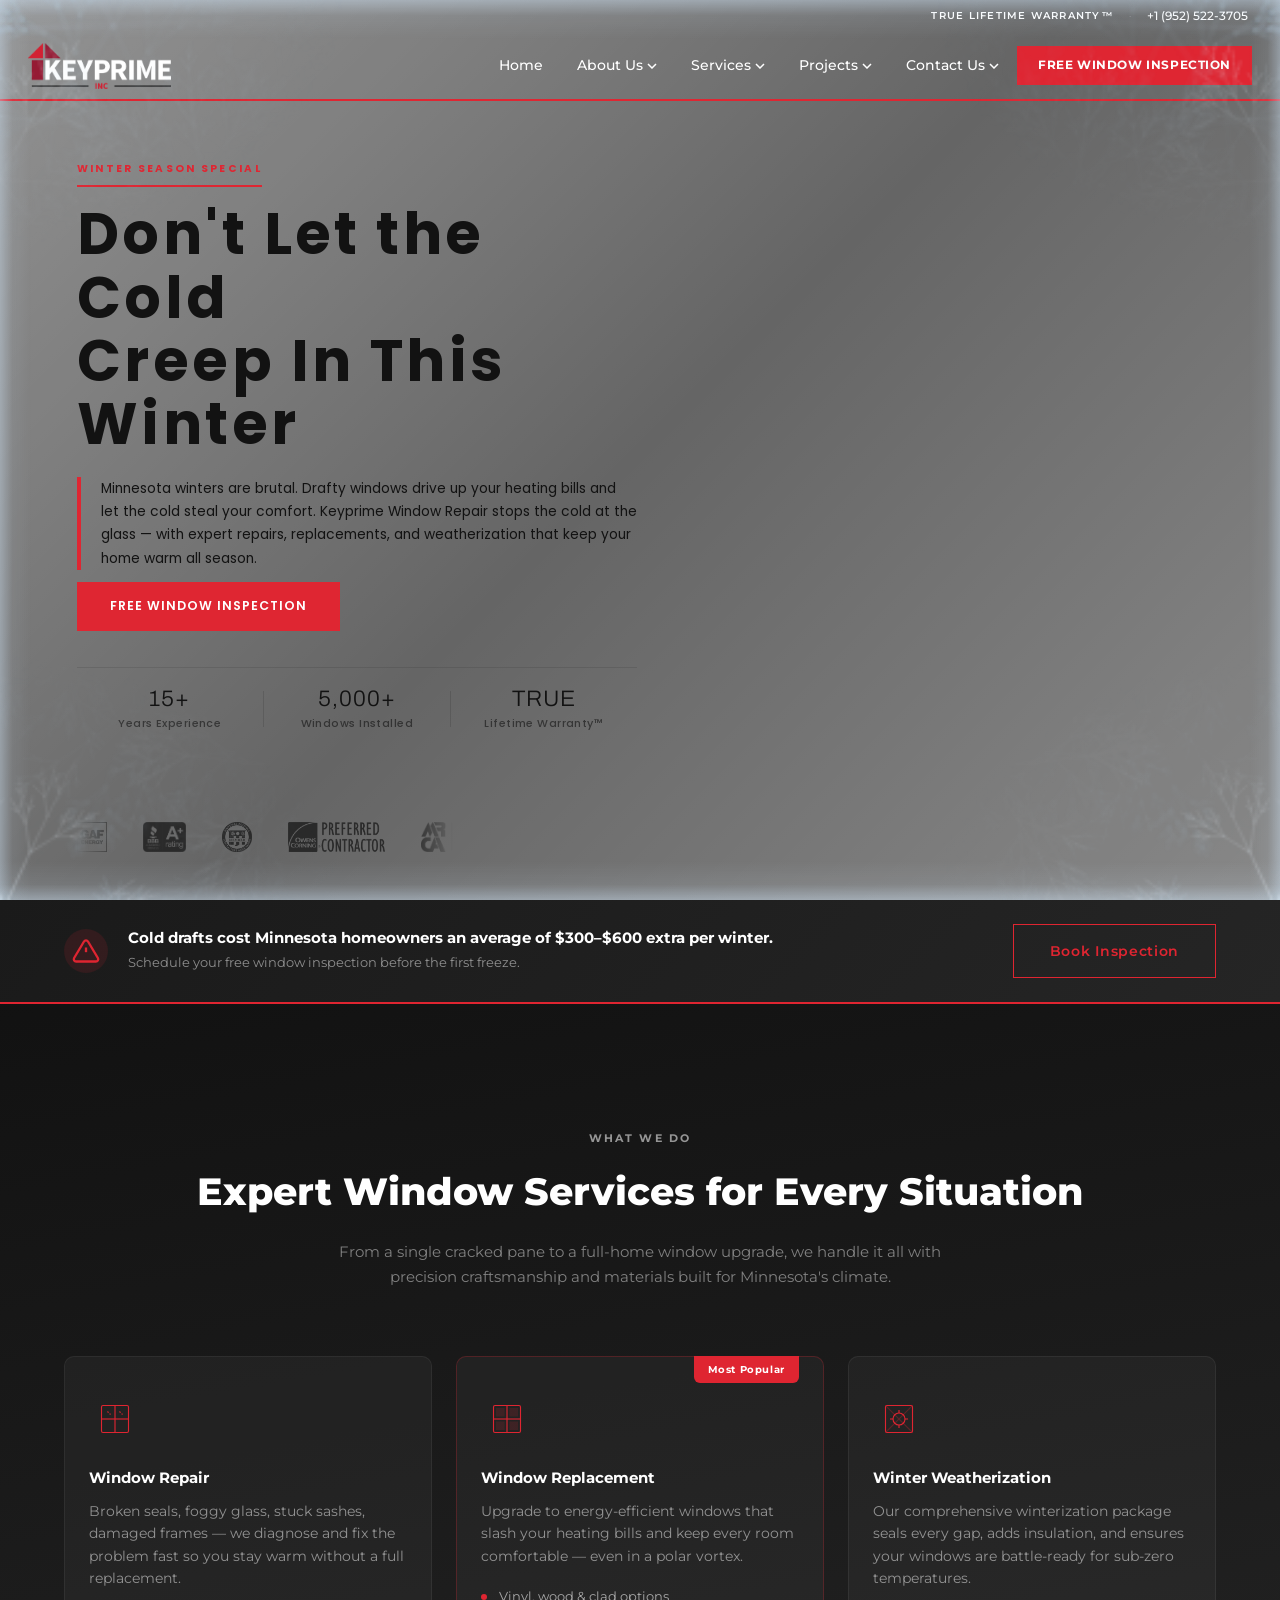
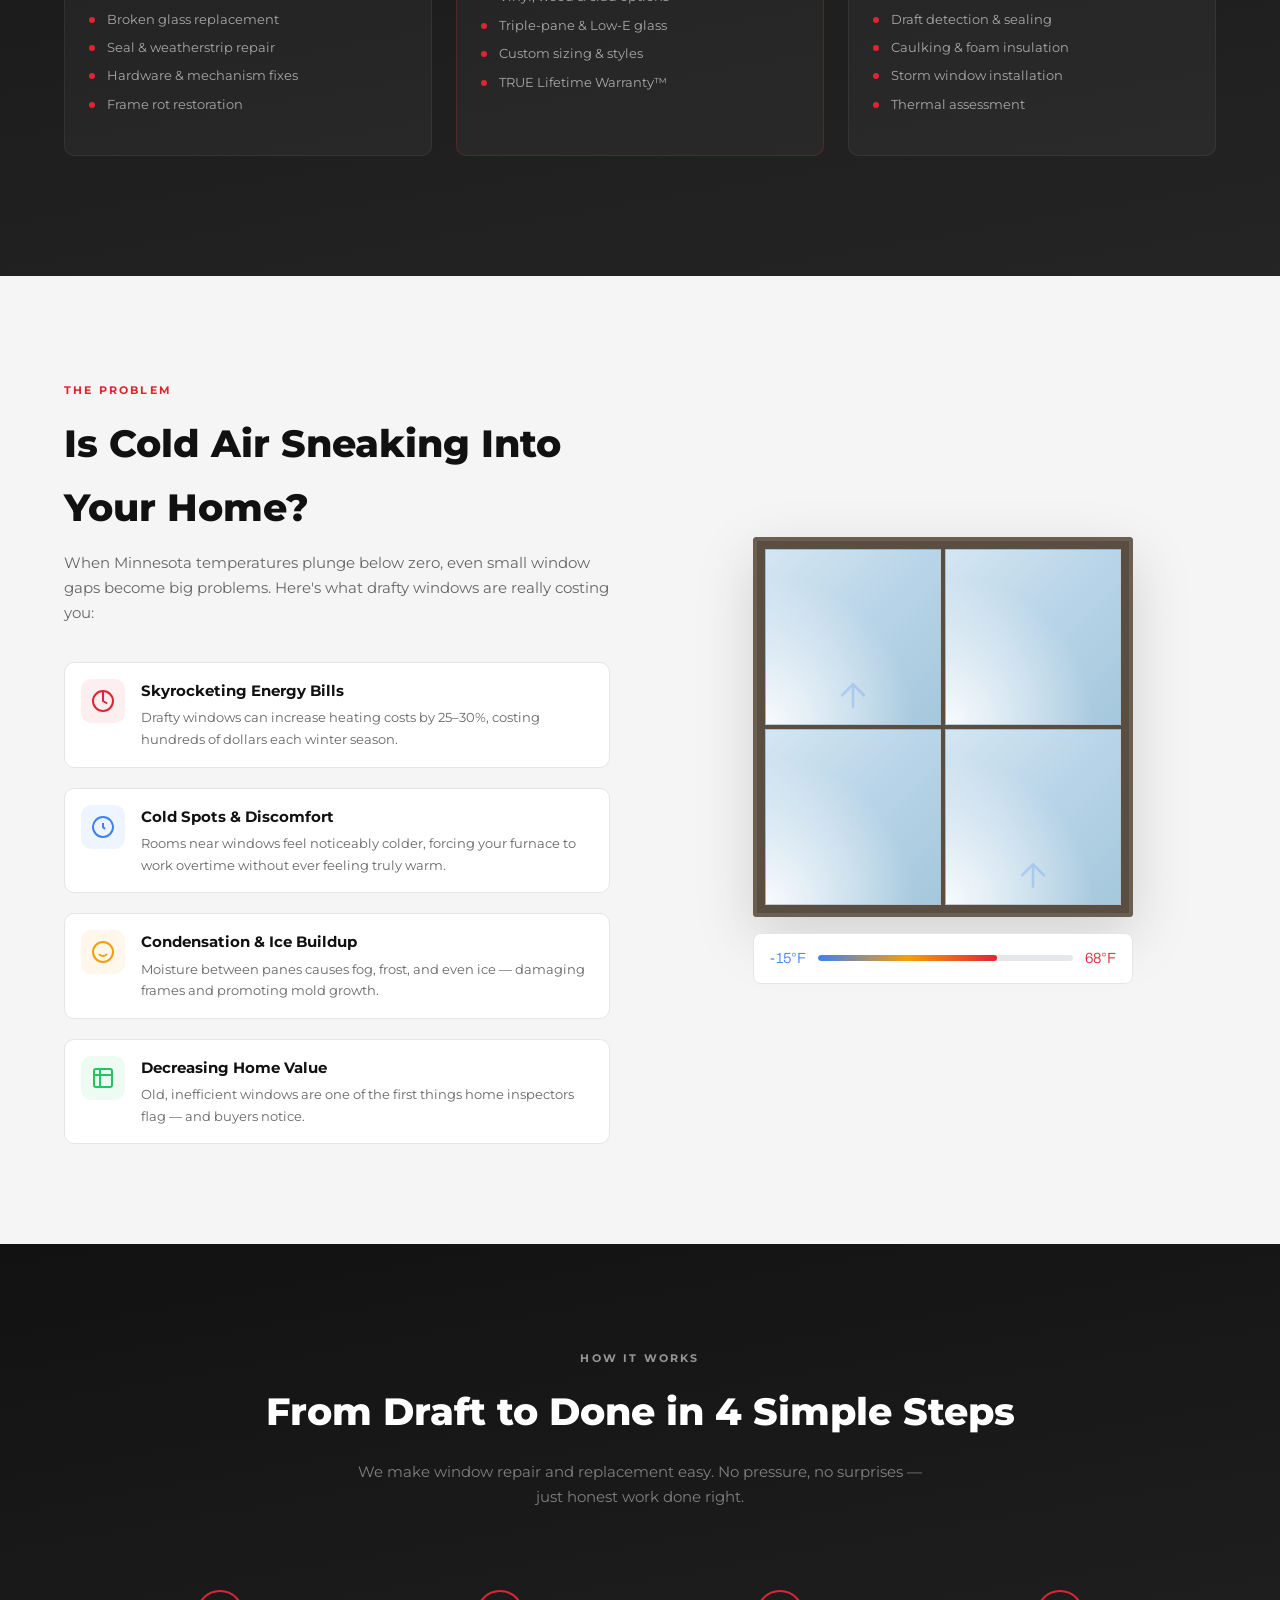
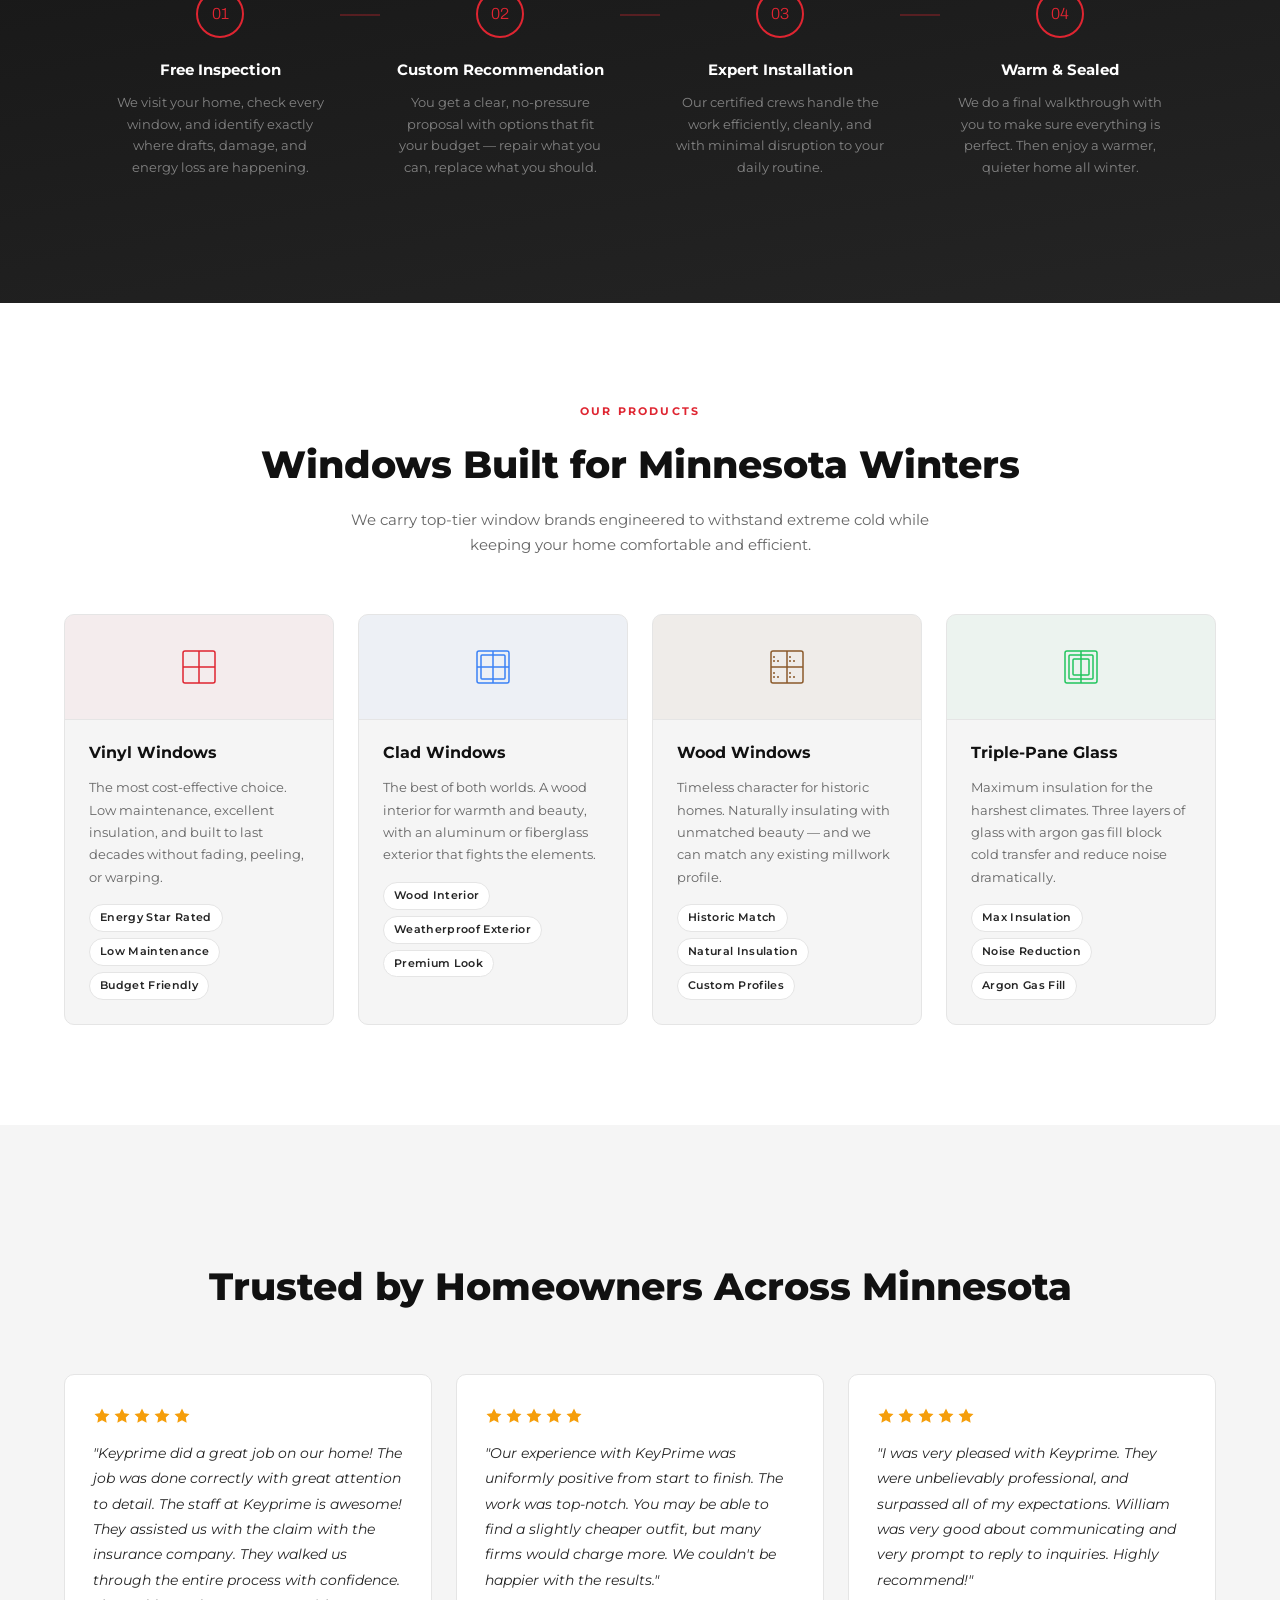
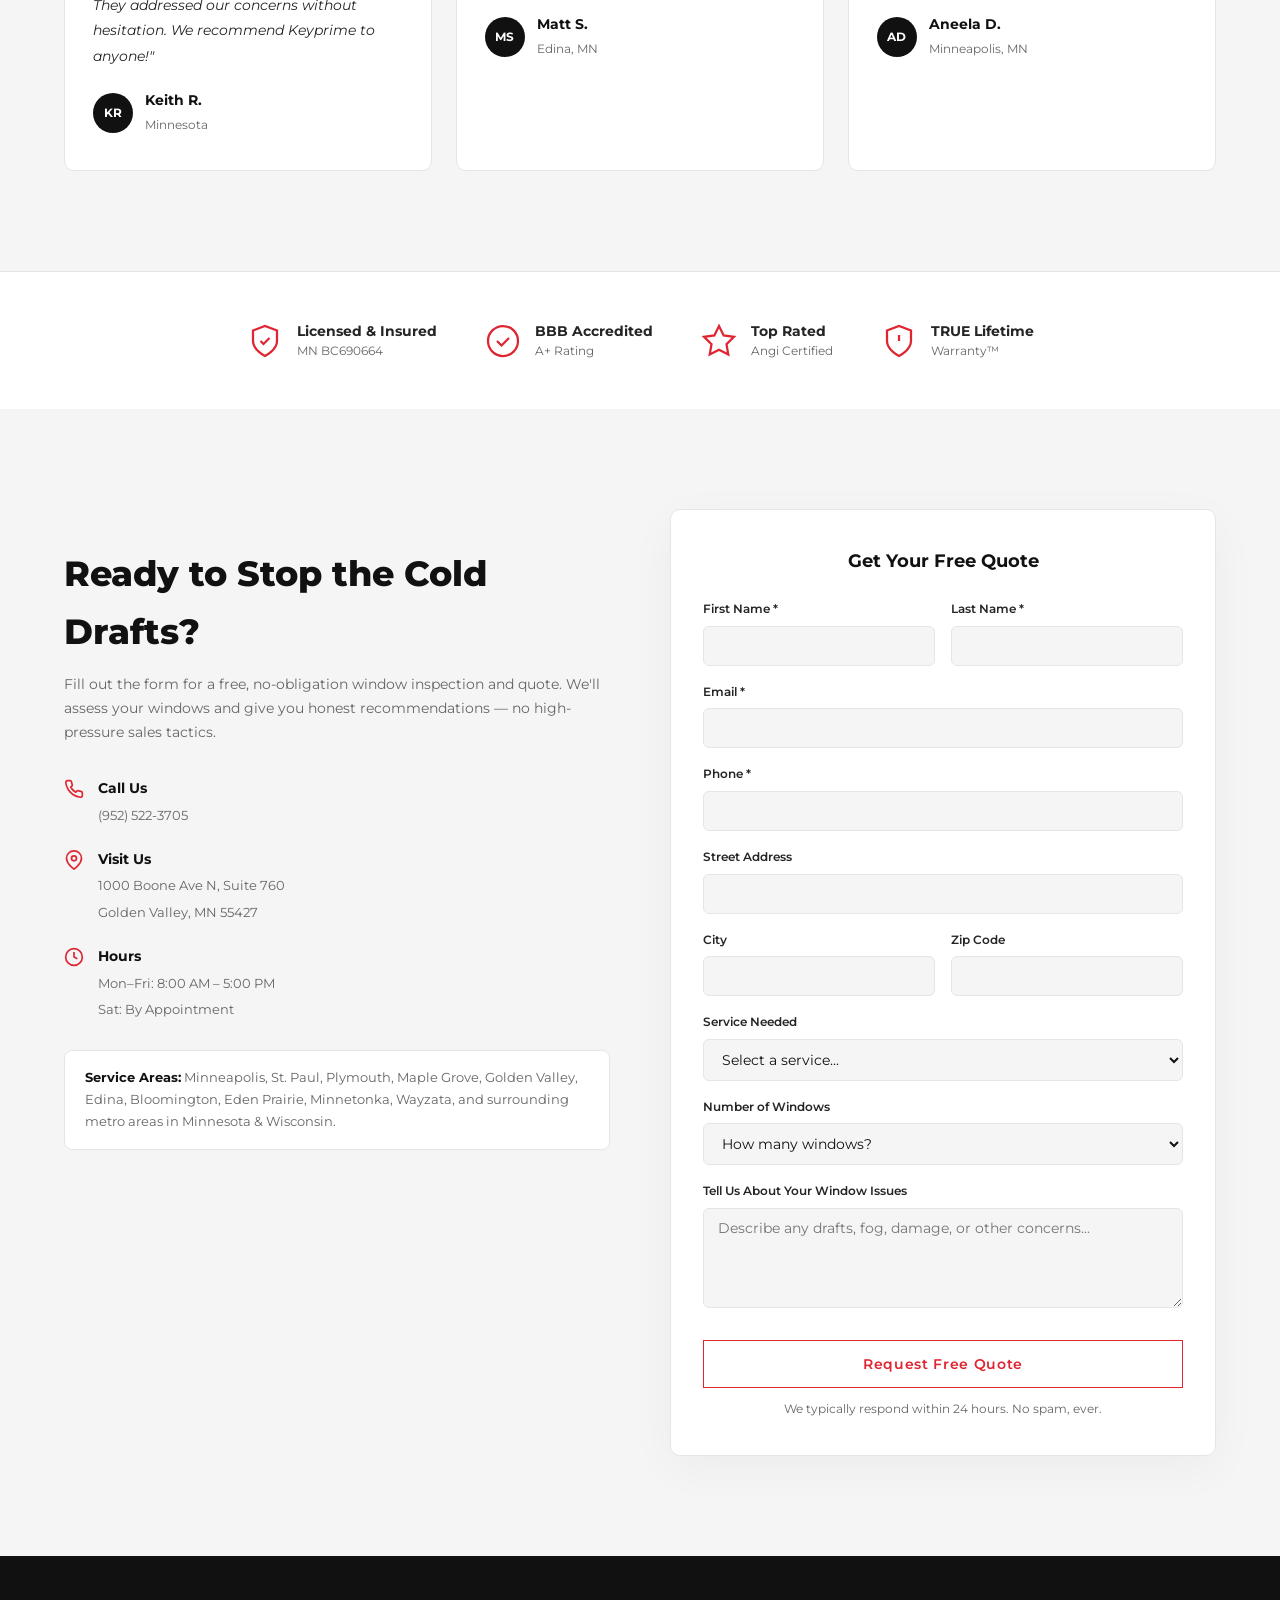
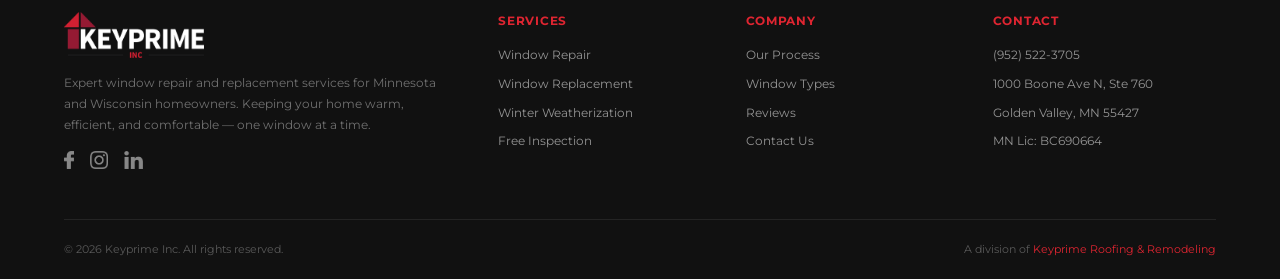
==== index.html @ 55f593bb "Add video hero, frost effect, real reviews, Storm Page nav with dropdowns - Replace gradient hero wi" ====
<!DOCTYPE html>
<html lang="en">
<head>
  <meta charset="UTF-8">
  <meta name="viewport" content="width=device-width, initial-scale=1.0">
  <title>Keyprime Window Repair | Winter Window Solutions in Minnesota</title>
  <meta name="description" content="Stop cold drafts this winter. Keyprime Window Repair offers expert window repair, replacement, and weatherization services across Minnesota and Wisconsin. Free quotes available.">
  <meta name="keywords" content="window repair, cold draft, winter windows, Minnesota window replacement, energy efficient windows, weatherization, Keyprime">
  <link rel="preconnect" href="https://fonts.googleapis.com">
  <link rel="preconnect" href="https://fonts.gstatic.com" crossorigin>
  <link href="https://fonts.googleapis.com/css2?family=Archivo:wght@100;200;300;400&family=Montserrat:wght@300;400;500;600;700;800;900&family=Poppins:wght@300;400;500;600;700;800;900&display=swap" rel="stylesheet">
  <link rel="stylesheet" href="css/style.css">
</head>
<body>

  <!-- ===== TOP BAR ===== -->
  <div class="top-bar" id="topBar">
    <div class="top-bar__inner">
      <span class="top-bar__warranty">TRUE LIFETIME WARRANTY&trade;</span>
      <span class="top-bar__sep">&middot;</span>
      <a href="tel:+19525223705" class="top-bar__phone">+1 (952) 522-3705</a>
    </div>
  </div>

  <!-- ===== NAVBAR ===== -->
  <nav class="navbar navbar--hero" id="navbar">
    <div class="navbar__inner">
      <a href="#" class="navbar__logo">
        <img src="assets/logos/keyprime-logo-white.png" alt="Keyprime Inc." class="navbar__logo-img navbar__logo-img--white">
        <img src="assets/logos/keyprime-logo-color.png" alt="Keyprime Inc." class="navbar__logo-img navbar__logo-img--color">
      </a>
      <button class="navbar__toggle" id="navToggle" aria-label="Toggle navigation">
        <span></span><span></span><span></span>
      </button>
      <ul class="navbar__menu" id="navMenu">
        <li class="navbar__item">
          <a href="https://keyprimeroofing.com" class="navbar__link">Home</a>
        </li>
        <li class="navbar__item navbar__item--dropdown">
          <a href="https://keyprimeroofing.com/about" class="navbar__link">About Us <svg width="10" height="6" viewBox="0 0 10 6"><path d="M1 1l4 4 4-4" stroke="currentColor" stroke-width="1.5" fill="none"/></svg></a>
          <ul class="navbar__dropdown">
            <li><a href="https://keyprimeroofing.com/about">Our Story</a></li>
            <li><a href="#testimonials">Reviews</a></li>
            <li><a href="https://keyprimeroofing.com/hiring">Careers</a></li>
          </ul>
        </li>
        <li class="navbar__item navbar__item--dropdown">
          <a href="https://keyprimeroofing.com/services" class="navbar__link">Services <svg width="10" height="6" viewBox="0 0 10 6"><path d="M1 1l4 4 4-4" stroke="currentColor" stroke-width="1.5" fill="none"/></svg></a>
          <ul class="navbar__dropdown">
            <li><a href="#services">Window Repair</a></li>
            <li><a href="https://keyprimeroofing.com/services/roofing">Roofing</a></li>
            <li><a href="https://keyprimeroofing.com/services/siding">Siding</a></li>
            <li><a href="https://keyprimeroofing.com/services/gutters-and-guards">Gutters &amp; Guards</a></li>
            <li><a href="https://keyprimeroofing.com/services/attic-insulation">Attic Insulation</a></li>
            <li><a href="https://keyprimeroofing.com/services/ice-dam-removal">Ice Dam Removal</a></li>
          </ul>
        </li>
        <li class="navbar__item navbar__item--dropdown">
          <a href="https://keyprimeroofing.com/projects" class="navbar__link">Projects <svg width="10" height="6" viewBox="0 0 10 6"><path d="M1 1l4 4 4-4" stroke="currentColor" stroke-width="1.5" fill="none"/></svg></a>
          <ul class="navbar__dropdown">
            <li><a href="https://keyprimeroofing.com/projects">Gallery</a></li>
            <li><a href="https://keyprimeroofing.com/blog">Blog</a></li>
          </ul>
        </li>
        <li class="navbar__item navbar__item--dropdown">
          <a href="https://keyprimeroofing.com/contact" class="navbar__link">Contact Us <svg width="10" height="6" viewBox="0 0 10 6"><path d="M1 1l4 4 4-4" stroke="currentColor" stroke-width="1.5" fill="none"/></svg></a>
          <ul class="navbar__dropdown">
            <li><a href="https://keyprimeroofing.com/contact">Get in Touch</a></li>
            <li><a href="#contact">Free Estimate</a></li>
            <li><a href="https://keyprimeroofing.com/referral-program">Referral Program</a></li>
          </ul>
        </li>
        <li class="navbar__item">
          <a href="#contact" class="navbar__link navbar__link--cta">FREE WINDOW INSPECTION</a>
        </li>
      </ul>
    </div>
    <div class="navbar__accent"></div>
  </nav>

  <!-- Mobile nav overlay -->
  <div class="nav-overlay" id="navOverlay"></div>

  <!-- ===== HERO ===== -->
  <header class="hero" id="hero">
    <div class="hero__media">
      <video class="hero__video" autoplay muted loop playsinline>
        <source src="assets/hero-bg.mp4" type="video/mp4">
      </video>
    </div>
    <div class="hero__overlay"></div>

    <div class="hero__content">
      <div class="hero__badge hero-anim">
        WINTER SEASON SPECIAL
      </div>
      <h1 class="hero__heading hero-anim" data-delay="100">Don't Let the Cold<br>Creep In This Winter</h1>
      <div class="hero__body">
        <p class="hero__text hero-anim" data-delay="300">Minnesota winters are brutal. Drafty windows drive up your heating bills and let the cold steal your comfort. Keyprime Window Repair stops the cold at the glass — with expert repairs, replacements, and weatherization that keep your home warm all season.</p>
      </div>
      <div class="hero__cta hero-anim" data-delay="500">
        <a href="#contact" class="btn btn--hero-fill">FREE WINDOW INSPECTION</a>
      </div>
      <div class="hero__stats hero-anim" data-delay="700">
        <div class="hero__stat">
          <span class="hero__stat-num">15+</span>
          <span class="hero__stat-label">Years Experience</span>
        </div>
        <div class="hero__stat-divider"></div>
        <div class="hero__stat">
          <span class="hero__stat-num">5,000+</span>
          <span class="hero__stat-label">Windows Installed</span>
        </div>
        <div class="hero__stat-divider"></div>
        <div class="hero__stat">
          <span class="hero__stat-num">TRUE</span>
          <span class="hero__stat-label">Lifetime Warranty&trade;</span>
        </div>
      </div>
    </div>

    <!-- Partner logos marquee -->
    <div class="hero__partners hero-anim" data-delay="800">
      <div class="partners__track">
        <img src="assets/logos/gaf.png" alt="GAF">
        <img src="assets/logos/bbb.png" alt="BBB">
        <img src="assets/logos/nrca.png" alt="NRCA">
        <img src="assets/logos/owens-corning.png" alt="Owens Corning">
        <img src="assets/logos/mrca.png" alt="MRCA">
        <img src="assets/logos/velux.png" alt="Velux">
        <img src="assets/logos/gaf.png" alt="GAF">
        <img src="assets/logos/bbb.png" alt="BBB">
        <img src="assets/logos/nrca.png" alt="NRCA">
        <img src="assets/logos/owens-corning.png" alt="Owens Corning">
        <img src="assets/logos/mrca.png" alt="MRCA">
        <img src="assets/logos/velux.png" alt="Velux">
      </div>
    </div>
  </header>

  <!-- ===== PAGE CONTENT ===== -->
  <div class="page-content">

    <!-- Winter Alert Banner -->
    <section class="winter-alert" id="winter-alert">
      <div class="container">
        <div class="winter-alert__content">
          <div class="winter-alert__icon">
            <svg width="28" height="28" viewBox="0 0 24 24" fill="none" stroke="currentColor" stroke-width="2"><path d="M10.29 3.86L1.82 18a2 2 0 0 0 1.71 3h16.94a2 2 0 0 0 1.71-3L13.71 3.86a2 2 0 0 0-3.42 0z"/><line x1="12" y1="9" x2="12" y2="13"/><line x1="12" y1="17" x2="12.01" y2="17"/></svg>
          </div>
          <div class="winter-alert__text">
            <strong>Cold drafts cost Minnesota homeowners an average of $300–$600 extra per winter.</strong>
            <span>Schedule your free window inspection before the first freeze.</span>
          </div>
          <a href="#contact" class="btn btn--primary">Book Inspection</a>
        </div>
      </div>
    </section>

    <!-- ===== SERVICES ===== -->
    <section class="services" id="services">
      <div class="services__overlay"></div>
      <div class="container services__content">
        <span class="tag tag--light anim-in">What We Do</span>
        <h2 class="services__heading anim-in" data-delay="100">Expert Window Services for Every Situation</h2>
        <p class="services__sub anim-in" data-delay="150">From a single cracked pane to a full-home window upgrade, we handle it all with precision craftsmanship and materials built for Minnesota's climate.</p>
        <div class="services__grid">
          <div class="service-card anim-slide-right" data-delay="0">
            <div class="service-card__icon">
              <svg viewBox="0 0 48 48" fill="none" stroke="currentColor" stroke-width="1.5">
                <rect x="6" y="6" width="36" height="36" rx="2"/>
                <line x1="24" y1="6" x2="24" y2="42"/>
                <line x1="6" y1="24" x2="42" y2="24"/>
                <path d="M14 14l4 4M30 14l4 4" stroke-dasharray="2 2"/>
              </svg>
            </div>
            <h3>Window Repair</h3>
            <p>Broken seals, foggy glass, stuck sashes, damaged frames — we diagnose and fix the problem fast so you stay warm without a full replacement.</p>
            <ul class="service-card__features">
              <li>Broken glass replacement</li>
              <li>Seal &amp; weatherstrip repair</li>
              <li>Hardware &amp; mechanism fixes</li>
              <li>Frame rot restoration</li>
            </ul>
          </div>
          <div class="service-card service-card--featured anim-slide-right" data-delay="150">
            <div class="service-card__badge">Most Popular</div>
            <div class="service-card__icon">
              <svg viewBox="0 0 48 48" fill="none" stroke="currentColor" stroke-width="1.5">
                <rect x="6" y="6" width="36" height="36" rx="2"/>
                <line x1="24" y1="6" x2="24" y2="42"/>
                <line x1="6" y1="24" x2="42" y2="24"/>
                <path d="M10 10h10v10H10zM28 10h10v10H28zM10 28h10v10H10zM28 28h10v10H28z" fill="currentColor" opacity="0.15"/>
              </svg>
            </div>
            <h3>Window Replacement</h3>
            <p>Upgrade to energy-efficient windows that slash your heating bills and keep every room comfortable — even in a polar vortex.</p>
            <ul class="service-card__features">
              <li>Vinyl, wood &amp; clad options</li>
              <li>Triple-pane &amp; Low-E glass</li>
              <li>Custom sizing &amp; styles</li>
              <li>TRUE Lifetime Warranty&trade;</li>
            </ul>
          </div>
          <div class="service-card anim-slide-right" data-delay="300">
            <div class="service-card__icon">
              <svg viewBox="0 0 48 48" fill="none" stroke="currentColor" stroke-width="1.5">
                <rect x="6" y="6" width="36" height="36" rx="2"/>
                <path d="M6 6l36 36M42 6L6 42" opacity="0.3"/>
                <circle cx="24" cy="24" r="8"/>
                <path d="M24 16v-4M24 36v-4M16 24h-4M36 24h-4"/>
              </svg>
            </div>
            <h3>Winter Weatherization</h3>
            <p>Our comprehensive winterization package seals every gap, adds insulation, and ensures your windows are battle-ready for sub-zero temperatures.</p>
            <ul class="service-card__features">
              <li>Draft detection &amp; sealing</li>
              <li>Caulking &amp; foam insulation</li>
              <li>Storm window installation</li>
              <li>Thermal assessment</li>
            </ul>
          </div>
        </div>
      </div>
    </section>

    <!-- ===== WINTER DRAFT PROBLEM ===== -->
    <section class="winter" id="winter">
      <div class="container">
        <div class="winter__layout">
          <div class="winter__content">
            <span class="tag anim-in">The Problem</span>
            <h2 class="winter__heading anim-in" data-delay="100">Is Cold Air Sneaking Into Your Home?</h2>
            <p class="winter__sub anim-in" data-delay="150">When Minnesota temperatures plunge below zero, even small window gaps become big problems. Here's what drafty windows are really costing you:</p>
            <div class="winter__problems">
              <div class="winter__problem anim-in" data-delay="200">
                <div class="winter__problem-icon winter__problem-icon--red">
                  <svg width="24" height="24" viewBox="0 0 24 24" fill="none" stroke="currentColor" stroke-width="2"><path d="M12 2v10l4.25 2.5"/><circle cx="12" cy="12" r="10"/></svg>
                </div>
                <div>
                  <h4>Skyrocketing Energy Bills</h4>
                  <p>Drafty windows can increase heating costs by 25–30%, costing hundreds of dollars each winter season.</p>
                </div>
              </div>
              <div class="winter__problem anim-in" data-delay="280">
                <div class="winter__problem-icon winter__problem-icon--blue">
                  <svg width="24" height="24" viewBox="0 0 24 24" fill="none" stroke="currentColor" stroke-width="2"><path d="M12 2a10 10 0 1 0 0 20 10 10 0 0 0 0-20z"/><path d="M12 8v4l2 2"/></svg>
                </div>
                <div>
                  <h4>Cold Spots &amp; Discomfort</h4>
                  <p>Rooms near windows feel noticeably colder, forcing your furnace to work overtime without ever feeling truly warm.</p>
                </div>
              </div>
              <div class="winter__problem anim-in" data-delay="360">
                <div class="winter__problem-icon winter__problem-icon--orange">
                  <svg width="24" height="24" viewBox="0 0 24 24" fill="none" stroke="currentColor" stroke-width="2"><path d="M12 22c5.523 0 10-4.477 10-10S17.523 2 12 2 2 6.477 2 12s4.477 10 10 10z"/><path d="M8 14s1.5 2 4 2 4-2 4-2"/><line x1="9" y1="9" x2="9.01" y2="9"/><line x1="15" y1="9" x2="15.01" y2="9"/></svg>
                </div>
                <div>
                  <h4>Condensation &amp; Ice Buildup</h4>
                  <p>Moisture between panes causes fog, frost, and even ice — damaging frames and promoting mold growth.</p>
                </div>
              </div>
              <div class="winter__problem anim-in" data-delay="440">
                <div class="winter__problem-icon winter__problem-icon--green">
                  <svg width="24" height="24" viewBox="0 0 24 24" fill="none" stroke="currentColor" stroke-width="2"><rect x="3" y="3" width="18" height="18" rx="2"/><path d="M3 9h18M9 3v18"/></svg>
                </div>
                <div>
                  <h4>Decreasing Home Value</h4>
                  <p>Old, inefficient windows are one of the first things home inspectors flag — and buyers notice.</p>
                </div>
              </div>
            </div>
          </div>
          <div class="winter__visual anim-in" data-delay="200">
            <div class="frost-window">
              <div class="frost-window__frame">
                <div class="frost-window__pane">
                  <div class="frost-window__frost"></div>
                  <div class="frost-window__draft">
                    <svg width="40" height="40" viewBox="0 0 24 24" fill="none" stroke="currentColor" stroke-width="1.5" opacity="0.6"><path d="M12 19V5M5 12l7-7 7 7"/></svg>
                  </div>
                </div>
                <div class="frost-window__pane">
                  <div class="frost-window__frost frost-window__frost--d1"></div>
                </div>
                <div class="frost-window__pane">
                  <div class="frost-window__frost frost-window__frost--d2"></div>
                </div>
                <div class="frost-window__pane">
                  <div class="frost-window__frost frost-window__frost--d3"></div>
                  <div class="frost-window__draft frost-window__draft--alt">
                    <svg width="40" height="40" viewBox="0 0 24 24" fill="none" stroke="currentColor" stroke-width="1.5" opacity="0.6"><path d="M12 19V5M5 12l7-7 7 7"/></svg>
                  </div>
                </div>
              </div>
              <div class="frost-window__thermo">
                <div class="frost-window__temp-cold">-15&deg;F</div>
                <div class="frost-window__temp-bar"><div class="frost-window__temp-fill"></div></div>
                <div class="frost-window__temp-warm">68&deg;F</div>
              </div>
            </div>
          </div>
        </div>
      </div>
    </section>

    <!-- ===== PROCESS ===== -->
    <section class="process" id="process">
      <div class="process__overlay"></div>
      <div class="container process__content">
        <span class="tag tag--light anim-in">How It Works</span>
        <h2 class="process__heading anim-in" data-delay="100">From Draft to Done in 4 Simple Steps</h2>
        <p class="process__sub anim-in" data-delay="150">We make window repair and replacement easy. No pressure, no surprises — just honest work done right.</p>
        <div class="process__steps">
          <div class="process__step anim-in" data-delay="200">
            <div class="process__step-num">01</div>
            <h3>Free Inspection</h3>
            <p>We visit your home, check every window, and identify exactly where drafts, damage, and energy loss are happening.</p>
          </div>
          <div class="process__connector"></div>
          <div class="process__step anim-in" data-delay="300">
            <div class="process__step-num">02</div>
            <h3>Custom Recommendation</h3>
            <p>You get a clear, no-pressure proposal with options that fit your budget — repair what you can, replace what you should.</p>
          </div>
          <div class="process__connector"></div>
          <div class="process__step anim-in" data-delay="400">
            <div class="process__step-num">03</div>
            <h3>Expert Installation</h3>
            <p>Our certified crews handle the work efficiently, cleanly, and with minimal disruption to your daily routine.</p>
          </div>
          <div class="process__connector"></div>
          <div class="process__step anim-in" data-delay="500">
            <div class="process__step-num">04</div>
            <h3>Warm &amp; Sealed</h3>
            <p>We do a final walkthrough with you to make sure everything is perfect. Then enjoy a warmer, quieter home all winter.</p>
          </div>
        </div>
      </div>
    </section>

    <!-- ===== WINDOW TYPES ===== -->
    <section class="window-types" id="windows">
      <div class="container">
        <span class="tag tag--center anim-in">Our Products</span>
        <h2 class="window-types__heading anim-in" data-delay="100">Windows Built for Minnesota Winters</h2>
        <p class="window-types__sub anim-in" data-delay="150">We carry top-tier window brands engineered to withstand extreme cold while keeping your home comfortable and efficient.</p>
        <div class="window-types__grid">
          <div class="window-type-card anim-in" data-delay="0">
            <div class="window-type-card__header window-type-card__header--vinyl">
              <svg width="48" height="48" viewBox="0 0 48 48" fill="none" stroke="currentColor" stroke-width="1.5">
                <rect x="8" y="8" width="32" height="32" rx="2"/>
                <line x1="24" y1="8" x2="24" y2="40"/>
                <line x1="8" y1="24" x2="40" y2="24"/>
              </svg>
            </div>
            <h3>Vinyl Windows</h3>
            <p>The most cost-effective choice. Low maintenance, excellent insulation, and built to last decades without fading, peeling, or warping.</p>
            <div class="window-type-card__tags">
              <span>Energy Star Rated</span>
              <span>Low Maintenance</span>
              <span>Budget Friendly</span>
            </div>
          </div>
          <div class="window-type-card anim-in" data-delay="100">
            <div class="window-type-card__header window-type-card__header--clad">
              <svg width="48" height="48" viewBox="0 0 48 48" fill="none" stroke="currentColor" stroke-width="1.5">
                <rect x="8" y="8" width="32" height="32" rx="2"/>
                <rect x="12" y="12" width="24" height="24" rx="1"/>
                <line x1="24" y1="8" x2="24" y2="40"/>
                <line x1="8" y1="24" x2="40" y2="24"/>
              </svg>
            </div>
            <h3>Clad Windows</h3>
            <p>The best of both worlds. A wood interior for warmth and beauty, with an aluminum or fiberglass exterior that fights the elements.</p>
            <div class="window-type-card__tags">
              <span>Wood Interior</span>
              <span>Weatherproof Exterior</span>
              <span>Premium Look</span>
            </div>
          </div>
          <div class="window-type-card anim-in" data-delay="200">
            <div class="window-type-card__header window-type-card__header--wood">
              <svg width="48" height="48" viewBox="0 0 48 48" fill="none" stroke="currentColor" stroke-width="1.5">
                <rect x="8" y="8" width="32" height="32" rx="2"/>
                <line x1="24" y1="8" x2="24" y2="40"/>
                <line x1="8" y1="24" x2="40" y2="24"/>
                <path d="M10 14h4M10 18h6M10 30h4M10 34h6M26 14h4M26 18h6M26 30h4M26 34h6" stroke-dasharray="2 2"/>
              </svg>
            </div>
            <h3>Wood Windows</h3>
            <p>Timeless character for historic homes. Naturally insulating with unmatched beauty — and we can match any existing millwork profile.</p>
            <div class="window-type-card__tags">
              <span>Historic Match</span>
              <span>Natural Insulation</span>
              <span>Custom Profiles</span>
            </div>
          </div>
          <div class="window-type-card anim-in" data-delay="300">
            <div class="window-type-card__header window-type-card__header--triple">
              <svg width="48" height="48" viewBox="0 0 48 48" fill="none" stroke="currentColor" stroke-width="1.5">
                <rect x="8" y="8" width="32" height="32" rx="2"/>
                <rect x="12" y="12" width="24" height="24" rx="1"/>
                <rect x="16" y="16" width="16" height="16" rx="1"/>
                <line x1="24" y1="8" x2="24" y2="40"/>
              </svg>
            </div>
            <h3>Triple-Pane Glass</h3>
            <p>Maximum insulation for the harshest climates. Three layers of glass with argon gas fill block cold transfer and reduce noise dramatically.</p>
            <div class="window-type-card__tags">
              <span>Max Insulation</span>
              <span>Noise Reduction</span>
              <span>Argon Gas Fill</span>
            </div>
          </div>
        </div>
      </div>
    </section>

    <!-- ===== TESTIMONIALS ===== -->
    <section class="testimonials" id="testimonials">
      <div class="container">
        <span class="tag tag--center anim-in">Customer Reviews</span>
        <h2 class="testimonials__heading anim-in" data-delay="100">Trusted by Homeowners Across Minnesota</h2>
        <div class="testimonials__grid">
          <div class="testimonial-card anim-in" data-delay="0">
            <div class="testimonial-card__stars">
              <svg width="18" height="18" viewBox="0 0 24 24" fill="currentColor"><path d="M12 2l3.09 6.26L22 9.27l-5 4.87 1.18 6.88L12 17.77l-6.18 3.25L7 14.14 2 9.27l6.91-1.01L12 2z"/></svg>
              <svg width="18" height="18" viewBox="0 0 24 24" fill="currentColor"><path d="M12 2l3.09 6.26L22 9.27l-5 4.87 1.18 6.88L12 17.77l-6.18 3.25L7 14.14 2 9.27l6.91-1.01L12 2z"/></svg>
              <svg width="18" height="18" viewBox="0 0 24 24" fill="currentColor"><path d="M12 2l3.09 6.26L22 9.27l-5 4.87 1.18 6.88L12 17.77l-6.18 3.25L7 14.14 2 9.27l6.91-1.01L12 2z"/></svg>
              <svg width="18" height="18" viewBox="0 0 24 24" fill="currentColor"><path d="M12 2l3.09 6.26L22 9.27l-5 4.87 1.18 6.88L12 17.77l-6.18 3.25L7 14.14 2 9.27l6.91-1.01L12 2z"/></svg>
              <svg width="18" height="18" viewBox="0 0 24 24" fill="currentColor"><path d="M12 2l3.09 6.26L22 9.27l-5 4.87 1.18 6.88L12 17.77l-6.18 3.25L7 14.14 2 9.27l6.91-1.01L12 2z"/></svg>
            </div>
            <p>"Keyprime did a great job on our home! The job was done correctly with great attention to detail. The staff at Keyprime is awesome! They assisted us with the claim with the insurance company. They walked us through the entire process with confidence. They addressed our concerns without hesitation. We recommend Keyprime to anyone!"</p>
            <div class="testimonial-card__author">
              <div class="testimonial-card__avatar">KR</div>
              <div><strong>Keith R.</strong><span>Minnesota</span></div>
            </div>
          </div>
          <div class="testimonial-card anim-in" data-delay="100">
            <div class="testimonial-card__stars">
              <svg width="18" height="18" viewBox="0 0 24 24" fill="currentColor"><path d="M12 2l3.09 6.26L22 9.27l-5 4.87 1.18 6.88L12 17.77l-6.18 3.25L7 14.14 2 9.27l6.91-1.01L12 2z"/></svg>
              <svg width="18" height="18" viewBox="0 0 24 24" fill="currentColor"><path d="M12 2l3.09 6.26L22 9.27l-5 4.87 1.18 6.88L12 17.77l-6.18 3.25L7 14.14 2 9.27l6.91-1.01L12 2z"/></svg>
              <svg width="18" height="18" viewBox="0 0 24 24" fill="currentColor"><path d="M12 2l3.09 6.26L22 9.27l-5 4.87 1.18 6.88L12 17.77l-6.18 3.25L7 14.14 2 9.27l6.91-1.01L12 2z"/></svg>
              <svg width="18" height="18" viewBox="0 0 24 24" fill="currentColor"><path d="M12 2l3.09 6.26L22 9.27l-5 4.87 1.18 6.88L12 17.77l-6.18 3.25L7 14.14 2 9.27l6.91-1.01L12 2z"/></svg>
              <svg width="18" height="18" viewBox="0 0 24 24" fill="currentColor"><path d="M12 2l3.09 6.26L22 9.27l-5 4.87 1.18 6.88L12 17.77l-6.18 3.25L7 14.14 2 9.27l6.91-1.01L12 2z"/></svg>
            </div>
            <p>"Our experience with KeyPrime was uniformly positive from start to finish. The work was top-notch. You may be able to find a slightly cheaper outfit, but many firms would charge more. We couldn't be happier with the results."</p>
            <div class="testimonial-card__author">
              <div class="testimonial-card__avatar">MS</div>
              <div><strong>Matt S.</strong><span>Edina, MN</span></div>
            </div>
          </div>
          <div class="testimonial-card anim-in" data-delay="200">
            <div class="testimonial-card__stars">
              <svg width="18" height="18" viewBox="0 0 24 24" fill="currentColor"><path d="M12 2l3.09 6.26L22 9.27l-5 4.87 1.18 6.88L12 17.77l-6.18 3.25L7 14.14 2 9.27l6.91-1.01L12 2z"/></svg>
              <svg width="18" height="18" viewBox="0 0 24 24" fill="currentColor"><path d="M12 2l3.09 6.26L22 9.27l-5 4.87 1.18 6.88L12 17.77l-6.18 3.25L7 14.14 2 9.27l6.91-1.01L12 2z"/></svg>
              <svg width="18" height="18" viewBox="0 0 24 24" fill="currentColor"><path d="M12 2l3.09 6.26L22 9.27l-5 4.87 1.18 6.88L12 17.77l-6.18 3.25L7 14.14 2 9.27l6.91-1.01L12 2z"/></svg>
              <svg width="18" height="18" viewBox="0 0 24 24" fill="currentColor"><path d="M12 2l3.09 6.26L22 9.27l-5 4.87 1.18 6.88L12 17.77l-6.18 3.25L7 14.14 2 9.27l6.91-1.01L12 2z"/></svg>
              <svg width="18" height="18" viewBox="0 0 24 24" fill="currentColor"><path d="M12 2l3.09 6.26L22 9.27l-5 4.87 1.18 6.88L12 17.77l-6.18 3.25L7 14.14 2 9.27l6.91-1.01L12 2z"/></svg>
            </div>
            <p>"I was very pleased with Keyprime. They were unbelievably professional, and surpassed all of my expectations. William was very good about communicating and very prompt to reply to inquiries. Highly recommend!"</p>
            <div class="testimonial-card__author">
              <div class="testimonial-card__avatar">AD</div>
              <div><strong>Aneela D.</strong><span>Minneapolis, MN</span></div>
            </div>
          </div>
        </div>
      </div>
    </section>

    <!-- ===== TRUST BADGES ===== -->
    <section class="trust">
      <div class="container">
        <div class="trust__grid">
          <div class="trust__item anim-in" data-delay="0">
            <svg width="36" height="36" viewBox="0 0 24 24" fill="none" stroke="currentColor" stroke-width="1.5"><path d="M12 22s8-4 8-10V5l-8-3-8 3v7c0 6 8 10 8 10z"/><path d="M9 12l2 2 4-4"/></svg>
            <div><strong>Licensed &amp; Insured</strong><span>MN BC690664</span></div>
          </div>
          <div class="trust__item anim-in" data-delay="100">
            <svg width="36" height="36" viewBox="0 0 24 24" fill="none" stroke="currentColor" stroke-width="1.5"><circle cx="12" cy="12" r="10"/><path d="M8 12l3 3 5-5"/></svg>
            <div><strong>BBB Accredited</strong><span>A+ Rating</span></div>
          </div>
          <div class="trust__item anim-in" data-delay="200">
            <svg width="36" height="36" viewBox="0 0 24 24" fill="none" stroke="currentColor" stroke-width="1.5"><path d="M12 2l3.09 6.26L22 9.27l-5 4.87 1.18 6.88L12 17.77l-6.18 3.25L7 14.14 2 9.27l6.91-1.01L12 2z"/></svg>
            <div><strong>Top Rated</strong><span>Angi Certified</span></div>
          </div>
          <div class="trust__item anim-in" data-delay="300">
            <svg width="36" height="36" viewBox="0 0 24 24" fill="none" stroke="currentColor" stroke-width="1.5"><path d="M12 22s8-4 8-10V5l-8-3-8 3v7c0 6 8 10 8 10z"/><path d="M12 8v4M12 16h.01"/></svg>
            <div><strong>TRUE Lifetime</strong><span>Warranty&trade;</span></div>
          </div>
        </div>
      </div>
    </section>

    <!-- ===== CONTACT / CTA ===== -->
    <section class="contact" id="contact">
      <div class="container">
        <div class="contact__layout">
          <div class="contact__info">
            <span class="tag anim-in">Get Started</span>
            <h2 class="contact__heading anim-in" data-delay="100">Ready to Stop the Cold Drafts?</h2>
            <p class="contact__sub anim-in" data-delay="150">Fill out the form for a free, no-obligation window inspection and quote. We'll assess your windows and give you honest recommendations — no high-pressure sales tactics.</p>
            <div class="contact__details anim-in" data-delay="200">
              <div class="contact__item">
                <svg width="20" height="20" viewBox="0 0 24 24" fill="none" stroke="currentColor" stroke-width="2"><path d="M22 16.92v3a2 2 0 0 1-2.18 2 19.79 19.79 0 0 1-8.63-3.07 19.5 19.5 0 0 1-6-6 19.79 19.79 0 0 1-3.07-8.67A2 2 0 0 1 4.11 2h3a2 2 0 0 1 2 1.72c.127.96.361 1.903.7 2.81a2 2 0 0 1-.45 2.11L8.09 9.91a16 16 0 0 0 6 6l1.27-1.27a2 2 0 0 1 2.11-.45c.907.339 1.85.573 2.81.7A2 2 0 0 1 22 16.92z"/></svg>
                <div><strong>Call Us</strong><a href="tel:+19525223705">(952) 522-3705</a></div>
              </div>
              <div class="contact__item">
                <svg width="20" height="20" viewBox="0 0 24 24" fill="none" stroke="currentColor" stroke-width="2"><path d="M21 10c0 7-9 13-9 13s-9-6-9-13a9 9 0 0 1 18 0z"/><circle cx="12" cy="10" r="3"/></svg>
                <div><strong>Visit Us</strong><span>1000 Boone Ave N, Suite 760<br>Golden Valley, MN 55427</span></div>
              </div>
              <div class="contact__item">
                <svg width="20" height="20" viewBox="0 0 24 24" fill="none" stroke="currentColor" stroke-width="2"><circle cx="12" cy="12" r="10"/><path d="M12 6v6l4 2"/></svg>
                <div><strong>Hours</strong><span>Mon–Fri: 8:00 AM – 5:00 PM<br>Sat: By Appointment</span></div>
              </div>
            </div>
            <div class="contact__service-area anim-in" data-delay="250">
              <strong>Service Areas:</strong> Minneapolis, St. Paul, Plymouth, Maple Grove, Golden Valley, Edina, Bloomington, Eden Prairie, Minnetonka, Wayzata, and surrounding metro areas in Minnesota &amp; Wisconsin.
            </div>
          </div>
          <div class="contact__form-wrap anim-in" data-delay="200">
            <form class="contact__form" id="contactForm">
              <h3>Get Your Free Quote</h3>
              <div class="contact__form-row">
                <div class="contact__form-group">
                  <label for="firstName">First Name *</label>
                  <input type="text" id="firstName" name="firstName" required>
                </div>
                <div class="contact__form-group">
                  <label for="lastName">Last Name *</label>
                  <input type="text" id="lastName" name="lastName" required>
                </div>
              </div>
              <div class="contact__form-group">
                <label for="email">Email *</label>
                <input type="email" id="email" name="email" required>
              </div>
              <div class="contact__form-group">
                <label for="phone">Phone *</label>
                <input type="tel" id="phone" name="phone" required>
              </div>
              <div class="contact__form-group">
                <label for="address">Street Address</label>
                <input type="text" id="address" name="address">
              </div>
              <div class="contact__form-row">
                <div class="contact__form-group">
                  <label for="city">City</label>
                  <input type="text" id="city" name="city">
                </div>
                <div class="contact__form-group">
                  <label for="zip">Zip Code</label>
                  <input type="text" id="zip" name="zip">
                </div>
              </div>
              <div class="contact__form-group">
                <label for="service">Service Needed</label>
                <select id="service" name="service">
                  <option value="">Select a service...</option>
                  <option value="repair">Window Repair</option>
                  <option value="replacement">Window Replacement</option>
                  <option value="weatherization">Winter Weatherization</option>
                  <option value="inspection">Free Window Inspection</option>
                  <option value="other">Other</option>
                </select>
              </div>
              <div class="contact__form-group">
                <label for="windows">Number of Windows</label>
                <select id="windows" name="windows">
                  <option value="">How many windows?</option>
                  <option value="1-3">1–3 windows</option>
                  <option value="4-8">4–8 windows</option>
                  <option value="9-15">9–15 windows</option>
                  <option value="16+">16+ windows (whole home)</option>
                </select>
              </div>
              <div class="contact__form-group">
                <label for="message">Tell Us About Your Window Issues</label>
                <textarea id="message" name="message" rows="4" placeholder="Describe any drafts, fog, damage, or other concerns..."></textarea>
              </div>
              <button type="submit" class="btn btn--primary btn--full">Request Free Quote</button>
              <p class="contact__form-note">We typically respond within 24 hours. No spam, ever.</p>
            </form>
          </div>
        </div>
      </div>
    </section>

    <!-- ===== FOOTER ===== -->
    <footer class="footer">
      <div class="container">
        <div class="footer__top">
          <div class="footer__brand">
            <img src="assets/logos/keyprime-logo-white.png" alt="Keyprime Inc." width="140">
            <p>Expert window repair and replacement services for Minnesota and Wisconsin homeowners. Keeping your home warm, efficient, and comfortable — one window at a time.</p>
            <div class="footer__social">
              <a href="https://www.facebook.com/keyprimeroofing" target="_blank" rel="noopener noreferrer" aria-label="Facebook"><img src="assets/icons/fb-icon.png" alt="" class="social-icon"></a>
              <a href="https://www.instagram.com/keyprimeroofing" target="_blank" rel="noopener noreferrer" aria-label="Instagram"><img src="assets/icons/ig-icon.png" alt="" class="social-icon"></a>
              <a href="https://www.linkedin.com/company/keyprimeroofing" target="_blank" rel="noopener noreferrer" aria-label="LinkedIn"><img src="assets/icons/linkedin-icon.png" alt="" class="social-icon"></a>
            </div>
          </div>
          <div class="footer__links">
            <div class="footer__col">
              <h4>Services</h4>
              <ul>
                <li><a href="#services">Window Repair</a></li>
                <li><a href="#services">Window Replacement</a></li>
                <li><a href="#services">Winter Weatherization</a></li>
                <li><a href="#contact">Free Inspection</a></li>
              </ul>
            </div>
            <div class="footer__col">
              <h4>Company</h4>
              <ul>
                <li><a href="#process">Our Process</a></li>
                <li><a href="#windows">Window Types</a></li>
                <li><a href="#testimonials">Reviews</a></li>
                <li><a href="#contact">Contact Us</a></li>
              </ul>
            </div>
            <div class="footer__col">
              <h4>Contact</h4>
              <ul>
                <li><a href="tel:+19525223705">(952) 522-3705</a></li>
                <li>1000 Boone Ave N, Ste 760</li>
                <li>Golden Valley, MN 55427</li>
                <li>MN Lic: BC690664</li>
              </ul>
            </div>
          </div>
        </div>
        <div class="footer__bottom">
          <span class="footer__copy">&copy; 2026 Keyprime Inc. All rights reserved.</span>
          <span class="footer__division">A division of <a href="https://www.keyprimeroofing.com" target="_blank" rel="noopener noreferrer">Keyprime Roofing &amp; Remodeling</a></span>
        </div>
      </div>
    </footer>

  </div><!-- /.page-content -->

  <!-- Side tab -->
  <a href="#contact" class="side-tab">Get Free Quote</a>

  <!-- Scroll frost overlay -->
  <div class="frost" id="frost">
    <div class="frost__edge frost__edge--top"></div>
    <div class="frost__edge frost__edge--bottom"></div>
    <div class="frost__edge frost__edge--left"></div>
    <div class="frost__edge frost__edge--right"></div>
    <div class="frost__corner frost__corner--tl"></div>
    <div class="frost__corner frost__corner--tr"></div>
    <div class="frost__corner frost__corner--bl"></div>
    <div class="frost__corner frost__corner--br"></div>
    <div class="frost__blur"></div>
  </div>

  <script src="js/main.js"></script>
</body>
</html>
---- css/style.css ----
/* =============================================
   KEYPRIME WINDOW REPAIR
   #DF2531 red · #111 black · #252525 dark · #FFF
   Montserrat (body) · Poppins (hero) · Archivo (numbers)
   Fixed Hero · Snow FX
   ============================================= */

*, *::before, *::after { box-sizing: border-box; margin: 0; padding: 0; }

:root {
  --red:       #DF2531;
  --red-dk:    #b91c26;
  --blk:       #111111;
  --dark:      #1a1a1a;
  --dark2:     #252525;
  --gray:      #666;
  --gray-lt:   #e5e5e5;
  --white:     #fff;
  --off:       #f5f5f5;
  --font:      'Montserrat', sans-serif;
  --font-hero: 'Poppins', sans-serif;
  --font-num:  'Archivo', sans-serif;
  --max:       1200px;
  --r:         6px;
  --ease:      cubic-bezier(.25,.46,.45,.94);
  --ease-out:  cubic-bezier(.16,1,.3,1);
  --topbar-h:  32px;
  --nav-h:     68px;
}

html { scroll-behavior: smooth; }
body {
  font-family: var(--font);
  font-size: 16px;
  line-height: 1.65;
  color: var(--blk);
  background: var(--blk);
  overflow-x: hidden;
  -webkit-font-smoothing: antialiased;
}
img { max-width: 100%; height: auto; display: block; }
a { color: inherit; text-decoration: none; }
ul { list-style: none; }

.container { width: 100%; max-width: var(--max); margin: 0 auto; padding: 0 24px; }

/* ── Buttons ── */
.btn {
  display: inline-flex; align-items: center; justify-content: center; gap: 8px;
  padding: 15px 36px; font-family: var(--font); font-weight: 700;
  font-size: .85rem; letter-spacing: .03em; border-radius: 0;
  border: 1.5px solid transparent; cursor: pointer;
  transition: all .3s var(--ease); white-space: nowrap;
}
.btn--primary {
  background: transparent; color: var(--red); border-color: var(--red);
  font-weight: 600; letter-spacing: .05em;
}
.btn--primary:hover {
  background: var(--red); color: var(--white);
  transform: translateY(-1px); box-shadow: 0 6px 24px rgba(223,37,49,.2);
}
.btn--hero {
  font-family: var(--font-hero);
  background: transparent; color: var(--blk); border-color: rgba(0,0,0,.25);
  font-weight: 500; letter-spacing: .08em; font-size: .78rem;
  padding: 13px 32px;
}
.btn--hero:hover {
  background: var(--blk); color: var(--white);
  transform: translateY(-1px); box-shadow: 0 6px 24px rgba(0,0,0,.15);
}
.btn--hero-fill {
  font-family: var(--font-hero);
  background: var(--red); color: var(--white); border-color: var(--red);
  font-weight: 600; letter-spacing: .08em; font-size: .78rem;
  padding: 13px 32px;
}
.btn--hero-fill:hover {
  background: var(--red-dk); border-color: var(--red-dk);
  transform: translateY(-1px); box-shadow: 0 6px 24px rgba(223,37,49,.35);
}
.btn--full { width: 100%; }
.btn--lg { padding: 18px 48px; font-size: .95rem; }

/* ── Tag (section label) ── */
.tag {
  display: inline-block; font-size: .68rem; font-weight: 700;
  letter-spacing: .2em; text-transform: uppercase; color: var(--red);
  margin-bottom: 12px;
}
.tag--light { color: rgba(255,255,255,.55); }
.tag--center { display: block; text-align: center; }

/* ── Scroll animations ── */
.anim-in {
  opacity: 0; transform: translateY(36px);
  transition: opacity .7s var(--ease-out), transform .7s var(--ease-out);
}
.anim-in.visible { opacity: 1; transform: translateY(0); }

.anim-slide-right {
  opacity: 0; transform: translateX(120px);
  transition: opacity 1.4s var(--ease-out), transform 1.4s var(--ease-out);
}
.anim-slide-right.visible { opacity: 1; transform: translateX(0); }

.hero-anim {
  opacity: 0; transform: translateY(28px);
  transition: opacity .8s var(--ease-out), transform .8s var(--ease-out);
}
.hero-anim.visible { opacity: 1; transform: translateY(0); }

/* =============================================
   TOP BAR
   ============================================= */
.top-bar {
  position: fixed; top: 0; left: 0; right: 0;
  z-index: 1002; height: var(--topbar-h);
  display: flex; align-items: center; justify-content: flex-end;
  background: transparent; color: var(--white);
  font-size: .72rem; padding: 0 32px;
  transition: background .4s var(--ease);
}
.top-bar.top-bar--solid { background: var(--blk); }
.top-bar__inner { display: flex; align-items: center; gap: 16px; }
.top-bar__warranty { font-weight: 600; letter-spacing: .12em; font-size: .65rem; }
.top-bar__sep { opacity: .35; font-size: .55rem; }
.top-bar__phone { font-weight: 500; font-size: .72rem; transition: color .2s; }
.top-bar__phone:hover { color: var(--red); }

/* =============================================
   NAVBAR
   ============================================= */
.navbar {
  position: fixed; top: var(--topbar-h); left: 0; right: 0;
  z-index: 1001; height: var(--nav-h);
  background: transparent;
  transition: background .4s var(--ease), box-shadow .4s var(--ease), border-color .4s var(--ease);
  border-bottom: 1px solid transparent;
}
.navbar--scrolled {
  background: var(--white);
  box-shadow: 0 4px 30px rgba(0,0,0,.06);
  border-bottom-color: var(--gray-lt);
}
.navbar__inner {
  display: flex; align-items: center; justify-content: space-between;
  height: 100%; padding: 0 28px; max-width: 100%;
  position: relative; z-index: 1;
}
.navbar__logo { margin-right: auto; display: flex; }
.navbar__logo-img { height: 46px; width: auto; }
.navbar__logo-img--color { display: none; }
.navbar--scrolled .navbar__logo-img--white { display: none; }
.navbar--scrolled .navbar__logo-img--color { display: block; }

.navbar__menu { display: flex; align-items: center; gap: 2px; margin-left: auto; }
.navbar__link {
  display: flex; align-items: center; gap: 4px;
  padding: 10px 16px; color: var(--white); font-weight: 500; font-size: .88rem;
  border-radius: var(--r); transition: all .2s;
}
.navbar--scrolled .navbar__link { color: var(--blk); }
.navbar__link:hover { color: var(--red); }
.navbar--scrolled .navbar__link:hover { background: var(--off); }

.navbar__link--cta {
  background: var(--red); font-weight: 700;
  font-size: .72rem; letter-spacing: .05em; padding: 9px 20px;
  border: 1.5px solid var(--red); border-radius: 0;
  color: var(--white);
}
.navbar--hero .navbar__link--cta,
.navbar--scrolled .navbar__link--cta {
  background: var(--red); border-color: var(--red); color: var(--white);
}
.navbar__link--cta:hover {
  background: var(--red-dk); color: var(--white) !important;
  border-color: var(--red-dk);
  transform: translateY(-1px); box-shadow: 0 4px 16px rgba(223,37,49,.3);
}

.navbar__accent {
  position: absolute; bottom: -2px; left: 0; right: 0;
  height: 2px; background: var(--red);
  opacity: 1; transition: opacity .4s var(--ease);
}
.navbar--scrolled .navbar__accent { opacity: 0; }

/* Dropdown */
.navbar__item--dropdown { position: relative; }
.navbar__dropdown {
  position: absolute; top: calc(100% + 8px); left: 0; min-width: 220px;
  background: var(--white); border: 1px solid var(--gray-lt); border-radius: var(--r);
  padding: 6px 0; opacity: 0; visibility: hidden; transform: translateY(8px);
  transition: all .25s var(--ease); box-shadow: 0 16px 48px rgba(0,0,0,.12);
}
.navbar__item--dropdown:hover .navbar__dropdown { opacity: 1; visibility: visible; transform: translateY(0); }
.navbar__dropdown li a {
  display: block; padding: 10px 20px; color: var(--gray);
  font-size: .85rem; font-weight: 500; transition: all .2s;
}
.navbar__dropdown li a:hover { background: var(--off); color: var(--red); padding-left: 24px; }

.navbar__toggle {
  display: none; flex-direction: column; gap: 5px;
  background: none; border: none; cursor: pointer; padding: 8px;
}
.navbar__toggle span {
  display: block; width: 22px; height: 2px; background: var(--white);
  border-radius: 2px; transition: all .3s var(--ease);
}
.navbar--scrolled .navbar__toggle span { background: var(--blk); }
.navbar__toggle.active span:nth-child(1) { transform: translateY(7px) rotate(45deg); }
.navbar__toggle.active span:nth-child(2) { opacity: 0; }
.navbar__toggle.active span:nth-child(3) { transform: translateY(-7px) rotate(-45deg); }

.nav-overlay {
  position: fixed; inset: 0; background: rgba(0,0,0,.4); z-index: 999;
  opacity: 0; visibility: hidden; transition: all .3s;
}
.nav-overlay.active { opacity: 1; visibility: visible; }

/* =============================================
   HERO — fixed full-viewport, winter theme
   ============================================= */
.hero {
  position: fixed; top: 0; left: 0; right: 0;
  width: 100%; height: 100vh;
  overflow: hidden; background: var(--blk);
  z-index: 0;
}
.hero--hide-content .hero__content,
.hero--hide-content .hero__partners,
.hero--hide-content .hero__overlay {
  opacity: 0 !important;
  transition: opacity .4s ease;
}

.hero__media { position: absolute; inset: 0; }
.hero__video {
  width: 100%; height: 100%; object-fit: cover;
  object-position: center center;
  position: absolute; top: 0; left: 0;
}
.hero__overlay {
  position: absolute; inset: 0; z-index: 1;
  background: linear-gradient(135deg, rgba(255,255,255,.55) 0%, rgba(255,255,255,.35) 50%, rgba(255,255,255,.5) 100%);
}

/* Hero content */
.hero__content {
  position: absolute; z-index: 3;
  top: calc(var(--topbar-h) + var(--nav-h) + clamp(40px, 6vh, 100px));
  left: clamp(48px, 6vw, 140px); max-width: 560px;
  font-family: var(--font-hero);
}
.hero__badge {
  display: inline-block;
  font-family: var(--font-hero);
  font-size: .65rem; font-weight: 700; letter-spacing: .22em;
  text-transform: uppercase;
  color: var(--red);
  padding: 0 0 8px;
  margin-bottom: 16px;
  border-bottom: 2px solid var(--red);
  background: none; border-radius: 0;
}
.hero__heading {
  font-family: var(--font-hero);
  font-size: clamp(2.2rem, 4.5vw, 3.8rem);
  font-weight: 700; line-height: 1.1;
  color: var(--blk); letter-spacing: .06em;
  margin-bottom: 20px;
}
.hero__body {
  border-left: 4px solid var(--red);
  padding-left: 20px;
  margin-bottom: 8px;
}
.hero__text {
  font-family: var(--font-hero);
  font-size: clamp(.86rem, 1vw, .96rem); color: var(--blk);
  line-height: 1.7; margin-bottom: 12px; font-weight: 400;
  opacity: .85;
}
.hero__cta {
  display: flex; align-items: center; gap: 14px;
  flex-wrap: wrap; margin-top: 8px;
}

/* Hero stats bar */
.hero__stats {
  display: flex; align-items: center; gap: 0;
  margin-top: 36px; padding: 18px 0;
  border-top: 1px solid rgba(0,0,0,.1);
}
.hero__stat { text-align: center; flex: 1; }
.hero__stat-num {
  display: block; font-family: var(--font-num);
  font-size: 1.4rem; font-weight: 300; color: var(--blk);
  letter-spacing: .04em; line-height: 1.2;
}
.hero__stat-label {
  display: block; font-family: var(--font-hero);
  font-size: .68rem; font-weight: 500; color: rgba(0,0,0,.5);
  letter-spacing: .04em; margin-top: 2px;
}
.hero__stat-divider {
  width: 1px; height: 36px; background: rgba(0,0,0,.12);
  flex-shrink: 0;
}

/* Partner logos marquee */
.hero__partners {
  position: absolute; z-index: 3;
  bottom: 48px; left: clamp(48px, 6vw, 140px);
  width: 380px; overflow: hidden;
  -webkit-mask-image: linear-gradient(to right, transparent 0%, black 12%, black 88%, transparent 100%);
  mask-image: linear-gradient(to right, transparent 0%, black 12%, black 88%, transparent 100%);
}
.partners__track {
  display: flex; align-items: center; gap: 36px;
  animation: marquee 25s linear infinite;
  width: max-content;
}
.partners__track img {
  height: 30px; width: auto; flex-shrink: 0;
  opacity: .7; transition: opacity .3s;
}
.partners__track img:hover { opacity: 1; }

@keyframes marquee {
  0%   { transform: translateX(0); }
  100% { transform: translateX(-50%); }
}

/* =============================================
   PAGE CONTENT
   ============================================= */
.page-content {
  position: relative;
  z-index: 1;
  margin-top: 100vh;
  background: transparent;
}

/* =============================================
   WINTER ALERT BANNER
   ============================================= */
.winter-alert {
  background: linear-gradient(135deg, #1a1a1a 0%, #252525 100%);
  padding: 24px 0;
  border-bottom: 2px solid var(--red);
}
.winter-alert__content {
  display: flex; align-items: center; gap: 20px;
  flex-wrap: wrap;
}
.winter-alert__icon {
  flex-shrink: 0; color: var(--red);
  width: 44px; height: 44px;
  display: flex; align-items: center; justify-content: center;
  background: rgba(223,37,49,.12); border-radius: 50%;
}
.winter-alert__text {
  flex: 1; min-width: 260px;
}
.winter-alert__text strong {
  display: block; color: var(--white); font-size: .92rem;
  font-weight: 700; line-height: 1.5;
}
.winter-alert__text span {
  color: rgba(255,255,255,.5); font-size: .82rem;
}
.winter-alert .btn { flex-shrink: 0; }

/* =============================================
   SERVICES — dark section
   ============================================= */
.services { position: relative; padding: 120px 0; overflow: hidden; background: var(--dark); }
.services__overlay {
  position: absolute; inset: 0; z-index: 1;
  background: linear-gradient(170deg, rgba(17,17,17,.92), rgba(37,37,37,.94));
}
.services__content { position: relative; z-index: 2; text-align: center; }
.services__heading {
  font-size: clamp(1.6rem, 3vw, 2.4rem); font-weight: 800;
  color: var(--white); margin-bottom: 16px;
}
.services__sub {
  font-size: .92rem; color: rgba(255,255,255,.45); line-height: 1.7;
  max-width: 640px; margin: 0 auto 56px;
}
.services__grid {
  display: grid; grid-template-columns: repeat(3, 1fr); gap: 24px;
  padding-top: 10px;
}
.service-card {
  background: rgba(255,255,255,.04); border: 1px solid rgba(255,255,255,.06);
  border-radius: 10px; padding: 36px 24px; text-align: left;
  transition: all .4s var(--ease); position: relative;
}
.service-card:hover {
  background: rgba(255,255,255,.07); border-color: var(--red);
  transform: translateY(-6px);
  box-shadow: 0 20px 50px rgba(0,0,0,.3);
}
.service-card--featured { border-color: rgba(223,37,49,.25); }
.service-card__badge {
  position: absolute; top: -1px; right: 24px;
  background: var(--red); color: var(--white);
  font-size: .65rem; font-weight: 700; letter-spacing: .06em;
  padding: 5px 14px; border-radius: 0 0 6px 6px;
}
.service-card__icon {
  width: 52px; height: 52px; margin-bottom: 20px;
  display: flex; align-items: center; justify-content: center;
  color: var(--red);
}
.service-card__icon svg { width: 36px; height: 36px; stroke: var(--red); }
.service-card h3 { font-size: .95rem; font-weight: 700; color: var(--white); margin-bottom: 10px; }
.service-card p { font-size: .85rem; color: rgba(255,255,255,.5); line-height: 1.65; margin-bottom: 16px; }
.service-card__features li {
  font-size: .8rem; color: rgba(255,255,255,.6); line-height: 1.6;
  padding: 4px 0 4px 18px; position: relative;
}
.service-card__features li::before {
  content: ''; position: absolute; left: 0; top: 11px;
  width: 6px; height: 6px; background: var(--red); border-radius: 50%;
}

/* =============================================
   WINTER DRAFT PROBLEMS
   ============================================= */
.winter { padding: 100px 0; background: var(--off); }
.winter__layout {
  display: grid; grid-template-columns: 1fr 1fr; gap: 60px; align-items: center;
}
.winter__heading {
  font-size: clamp(1.6rem, 3vw, 2.4rem); font-weight: 800;
  margin-bottom: 12px;
}
.winter__sub {
  font-size: .92rem; color: var(--gray); line-height: 1.7;
  margin-bottom: 36px;
}
.winter__problems { display: flex; flex-direction: column; gap: 20px; }
.winter__problem {
  display: flex; gap: 16px; align-items: flex-start;
  padding: 16px; background: var(--white); border-radius: 10px;
  border: 1px solid var(--gray-lt);
  transition: all .3s var(--ease);
}
.winter__problem:hover {
  border-color: var(--red); transform: translateX(4px);
  box-shadow: 0 8px 28px rgba(0,0,0,.04);
}
.winter__problem-icon {
  width: 44px; height: 44px; flex-shrink: 0;
  display: flex; align-items: center; justify-content: center;
  border-radius: 10px;
}
.winter__problem-icon--red   { background: rgba(223,37,49,.08); color: var(--red); }
.winter__problem-icon--blue  { background: rgba(59,130,246,.08); color: #3b82f6; }
.winter__problem-icon--orange{ background: rgba(245,158,11,.08); color: #f59e0b; }
.winter__problem-icon--green { background: rgba(34,197,94,.08);  color: #22c55e; }
.winter__problem h4 { font-size: .92rem; font-weight: 700; margin-bottom: 4px; }
.winter__problem p { font-size: .82rem; color: var(--gray); line-height: 1.65; }

/* Frost window visual */
.frost-window { max-width: 380px; margin: 0 auto; }
.frost-window__frame {
  display: grid; grid-template-columns: 1fr 1fr; gap: 4px;
  background: #5a4e42; padding: 12px; border-radius: 4px;
  box-shadow: 0 20px 60px rgba(0,0,0,.15), inset 0 0 0 4px #6b5f52;
}
.frost-window__pane {
  aspect-ratio: 1; position: relative; overflow: hidden;
  background: linear-gradient(135deg, #d4e6f1 0%, #b8d4e8 50%, #a5c8dc 100%);
  border: 1px solid rgba(0,0,0,.1);
}
.frost-window__frost {
  position: absolute; inset: 0;
  background: radial-gradient(ellipse at bottom left, rgba(255,255,255,.9) 0%, transparent 60%);
  animation: frostPulse 4s ease-in-out infinite;
}
.frost-window__frost--d1 { animation-delay: -1s; }
.frost-window__frost--d2 { animation-delay: -2s; }
.frost-window__frost--d3 { animation-delay: -3s; }

@keyframes frostPulse {
  0%, 100% { opacity: .5; }
  50% { opacity: .9; }
}

.frost-window__draft {
  position: absolute; bottom: 0; left: 50%; transform: translateX(-50%);
  animation: draftFlow 2s ease-in-out infinite;
  color: rgba(59,130,246,.4);
}
.frost-window__draft--alt { animation-delay: -1s; }

@keyframes draftFlow {
  0%, 100% { transform: translateX(-50%) translateY(4px); opacity: .3; }
  50% { transform: translateX(-50%) translateY(-8px); opacity: .7; }
}

.frost-window__thermo {
  display: flex; align-items: center; gap: 12px;
  margin-top: 16px; padding: 12px 16px;
  background: var(--white); border-radius: 8px;
  border: 1px solid var(--gray-lt);
}
.frost-window__temp-cold {
  font-family: var(--font-num); font-size: .92rem; font-weight: 300;
  color: #3b82f6; white-space: nowrap;
}
.frost-window__temp-bar {
  flex: 1; height: 6px; background: #e5e7eb; border-radius: 3px;
  overflow: hidden;
}
.frost-window__temp-fill {
  width: 70%; height: 100%; border-radius: 3px;
  background: linear-gradient(90deg, #3b82f6, #f59e0b, var(--red));
  animation: tempPulse 3s ease-in-out infinite;
}
@keyframes tempPulse {
  0%, 100% { width: 65%; }
  50% { width: 75%; }
}
.frost-window__temp-warm {
  font-family: var(--font-num); font-size: .92rem; font-weight: 300;
  color: var(--red); white-space: nowrap;
}

/* =============================================
   PROCESS
   ============================================= */
.process { position: relative; padding: 100px 0; overflow: hidden; background: var(--dark); }
.process__overlay {
  position: absolute; inset: 0; z-index: 1;
  background: linear-gradient(170deg, rgba(17,17,17,.92), rgba(37,37,37,.94));
}
.process__content { position: relative; z-index: 2; text-align: center; }
.process__heading {
  font-size: clamp(1.6rem, 3vw, 2.4rem); font-weight: 800;
  color: var(--white); margin-bottom: 16px;
}
.process__sub {
  font-size: .92rem; color: rgba(255,255,255,.45); line-height: 1.7;
  max-width: 580px; margin: 0 auto 56px;
}
.process__steps {
  display: flex; align-items: flex-start; justify-content: center;
  gap: 0;
}
.process__step {
  flex: 1; max-width: 240px; text-align: center;
  padding: 24px 16px;
}
.process__step-num {
  display: inline-flex; align-items: center; justify-content: center;
  width: 48px; height: 48px; border-radius: 50%;
  border: 2px solid var(--red); color: var(--red);
  font-family: var(--font-num); font-size: 1rem; font-weight: 300;
  margin-bottom: 20px;
}
.process__step h3 {
  font-size: .92rem; font-weight: 700; color: var(--white);
  margin-bottom: 10px;
}
.process__step p {
  font-size: .82rem; color: rgba(255,255,255,.45); line-height: 1.65;
}
.process__connector {
  width: 40px; height: 2px; background: rgba(223,37,49,.3);
  flex-shrink: 0; margin-top: 48px;
}

/* =============================================
   WINDOW TYPES
   ============================================= */
.window-types { padding: 100px 0; background: var(--white); }
.window-types__heading {
  font-size: clamp(1.6rem, 3vw, 2.4rem); font-weight: 800;
  text-align: center; margin-bottom: 12px;
}
.window-types__sub {
  font-size: .92rem; color: var(--gray); line-height: 1.7;
  text-align: center; max-width: 640px; margin: 0 auto 56px;
}
.window-types__grid {
  display: grid; grid-template-columns: repeat(4, 1fr); gap: 24px;
}
.window-type-card {
  background: var(--off); border: 1px solid var(--gray-lt); border-radius: 10px;
  padding: 0; overflow: hidden;
  transition: all .4s var(--ease);
}
.window-type-card:hover {
  border-color: var(--red); transform: translateY(-4px);
  box-shadow: 0 12px 40px rgba(0,0,0,.06);
}
.window-type-card__header {
  padding: 28px; display: flex; align-items: center; justify-content: center;
  border-bottom: 1px solid var(--gray-lt);
}
.window-type-card__header--vinyl  { background: rgba(223,37,49,.04); color: var(--red); }
.window-type-card__header--clad   { background: rgba(59,130,246,.04); color: #3b82f6; }
.window-type-card__header--wood   { background: rgba(139,90,43,.06); color: #8b5a2b; }
.window-type-card__header--triple { background: rgba(34,197,94,.04);  color: #22c55e; }
.window-type-card h3 {
  font-size: 1rem; font-weight: 700; margin: 20px 24px 10px;
}
.window-type-card p {
  font-size: .82rem; color: var(--gray); line-height: 1.7;
  margin: 0 24px 16px;
}
.window-type-card__tags {
  display: flex; flex-wrap: wrap; gap: 6px;
  padding: 0 24px 24px;
}
.window-type-card__tags span {
  background: var(--white); border: 1px solid var(--gray-lt);
  font-size: .68rem; font-weight: 600; letter-spacing: .03em;
  padding: 4px 10px; border-radius: 100px; color: var(--dark2);
}

/* =============================================
   TESTIMONIALS
   ============================================= */
.testimonials { padding: 100px 0; background: var(--off); }
.testimonials__heading {
  font-size: clamp(1.6rem, 3vw, 2.4rem); font-weight: 800;
  text-align: center; margin-bottom: 56px;
}
.testimonials__grid {
  display: grid; grid-template-columns: repeat(3, 1fr); gap: 24px;
}
.testimonial-card {
  background: var(--white); border: 1px solid var(--gray-lt);
  border-radius: 10px; padding: 32px 28px;
  transition: all .4s var(--ease);
}
.testimonial-card:hover {
  border-color: var(--red);
  transform: translateY(-4px);
  box-shadow: 0 12px 40px rgba(0,0,0,.06);
}
.testimonial-card__stars {
  display: flex; gap: 2px; color: #f59e0b; margin-bottom: 16px;
}
.testimonial-card p {
  font-size: .88rem; color: var(--dark2); line-height: 1.8;
  font-style: italic; margin-bottom: 20px;
}
.testimonial-card__author {
  display: flex; align-items: center; gap: 12px;
}
.testimonial-card__avatar {
  width: 40px; height: 40px; border-radius: 50%;
  background: var(--blk); color: var(--white);
  display: flex; align-items: center; justify-content: center;
  font-size: .72rem; font-weight: 700; letter-spacing: .04em;
  flex-shrink: 0;
}
.testimonial-card__author strong {
  display: block; font-size: .85rem; font-weight: 700;
}
.testimonial-card__author span {
  font-size: .75rem; color: var(--gray);
}

/* =============================================
   TRUST BADGES
   ============================================= */
.trust { padding: 48px 0; background: var(--white); border-top: 1px solid var(--gray-lt); }
.trust__grid {
  display: flex; align-items: center; justify-content: center;
  gap: 48px; flex-wrap: wrap;
}
.trust__item {
  display: flex; align-items: center; gap: 14px;
  color: var(--dark2);
}
.trust__item svg { color: var(--red); flex-shrink: 0; }
.trust__item strong { display: block; font-size: .85rem; font-weight: 700; }
.trust__item span { display: block; font-size: .72rem; color: var(--gray); }

/* =============================================
   CONTACT
   ============================================= */
.contact { padding: 100px 0; background: var(--off); }
.contact__layout {
  display: grid; grid-template-columns: 1fr 1fr; gap: 60px; align-items: flex-start;
}
.contact__heading {
  font-size: clamp(1.6rem, 3vw, 2.2rem); font-weight: 800;
  margin-bottom: 12px;
}
.contact__sub {
  font-size: .88rem; color: var(--gray); line-height: 1.7;
  margin-bottom: 32px;
}
.contact__details { display: flex; flex-direction: column; gap: 20px; }
.contact__item {
  display: flex; align-items: flex-start; gap: 14px;
}
.contact__item svg { flex-shrink: 0; color: var(--red); margin-top: 2px; }
.contact__item strong { display: block; font-size: .85rem; font-weight: 700; margin-bottom: 2px; }
.contact__item a,
.contact__item span { font-size: .82rem; color: var(--gray); line-height: 1.6; }
.contact__item a:hover { color: var(--red); }
.contact__service-area {
  margin-top: 28px; padding: 16px 20px;
  background: var(--white); border: 1px solid var(--gray-lt); border-radius: 8px;
  font-size: .8rem; color: var(--gray); line-height: 1.7;
}
.contact__service-area strong { color: var(--blk); }

/* Contact form */
.contact__form-wrap { position: relative; }
.contact__form {
  background: var(--white); border: 1px solid var(--gray-lt);
  border-radius: 10px; padding: 36px 32px;
  box-shadow: 0 12px 48px rgba(0,0,0,.04);
}
.contact__form h3 {
  font-size: 1.1rem; font-weight: 700; margin-bottom: 24px;
  text-align: center;
}
.contact__form-row {
  display: grid; grid-template-columns: 1fr 1fr; gap: 16px;
}
.contact__form-group {
  margin-bottom: 16px;
}
.contact__form-group label {
  display: block; font-size: .78rem; font-weight: 600;
  color: var(--dark2); margin-bottom: 6px;
}
.contact__form-group input,
.contact__form-group select,
.contact__form-group textarea {
  width: 100%; padding: 11px 14px;
  border: 1px solid var(--gray-lt); border-radius: var(--r);
  font-family: var(--font); font-size: .85rem;
  color: var(--blk); background: var(--off);
  transition: border-color .2s, box-shadow .2s;
  outline: none;
}
.contact__form-group input:focus,
.contact__form-group select:focus,
.contact__form-group textarea:focus {
  border-color: var(--red);
  box-shadow: 0 0 0 3px rgba(223,37,49,.08);
}
.contact__form-group textarea { resize: vertical; min-height: 100px; }
.contact__form .btn { margin-top: 8px; }
.contact__form-note {
  text-align: center; font-size: .72rem; color: var(--gray);
  margin-top: 12px;
}

/* =============================================
   SCROLL FROST OVERLAY
   JS sets --frost (0–1) + updates mask-size on
   corners so ice texture SPREADS from edges inward
   ============================================= */
.frost {
  position: fixed; inset: 0;
  z-index: 9999; pointer-events: none;
  --frost: 0;
}

/* Backdrop blur — barely there */
.frost__blur {
  position: absolute; inset: 0;
  backdrop-filter: blur(calc(var(--frost) * 0.8px));
  -webkit-backdrop-filter: blur(calc(var(--frost) * 0.8px));
  background: rgba(200,220,240, calc(var(--frost) * 0.02));
}

/* Edge frost bands — grow inward with intensity */
.frost__edge {
  position: absolute;
  opacity: 1;
}
.frost__edge--top {
  inset: 0 0 auto 0;
  height: calc(var(--frost) * 100px);
  background: linear-gradient(to bottom, rgba(210,230,248,0.45) 0%, rgba(210,230,248,0.1) 40%, transparent 100%);
}
.frost__edge--bottom {
  inset: auto 0 0 0;
  height: calc(var(--frost) * 100px);
  background: linear-gradient(to top, rgba(210,230,248,0.45) 0%, rgba(210,230,248,0.1) 40%, transparent 100%);
}
.frost__edge--left {
  inset: 0 auto 0 0;
  width: calc(var(--frost) * 80px);
  background: linear-gradient(to right, rgba(210,230,248,0.4) 0%, rgba(210,230,248,0.08) 40%, transparent 100%);
}
.frost__edge--right {
  inset: 0 0 0 auto;
  width: calc(var(--frost) * 80px);
  background: linear-gradient(to left, rgba(210,230,248,0.4) 0%, rgba(210,230,248,0.08) 40%, transparent 100%);
}

/* Corner frost — texture set by JS, SPREAD controlled by JS mask-size */
.frost__corner {
  position: absolute;
  width: 100%; height: 100%;
  background-size: cover;
  background-repeat: no-repeat;
  opacity: 1;
  /* mask starts tiny, JS grows it to spread ice inward */
  -webkit-mask-repeat: no-repeat;
  mask-repeat: no-repeat;
}
.frost__corner--tl {
  top: 0; left: 0;
  background-position: top left;
  -webkit-mask-image: radial-gradient(ellipse at 0% 0%, black 0%, rgba(0,0,0,0.35) 12%, rgba(0,0,0,0.12) 25%, transparent 45%);
  mask-image: radial-gradient(ellipse at 0% 0%, black 0%, rgba(0,0,0,0.35) 12%, rgba(0,0,0,0.12) 25%, transparent 45%);
  -webkit-mask-position: top left;
  mask-position: top left;
}
.frost__corner--tr {
  top: 0; right: 0;
  background-position: top right;
  transform: scaleX(-1);
  -webkit-mask-image: radial-gradient(ellipse at 0% 0%, black 0%, rgba(0,0,0,0.35) 12%, rgba(0,0,0,0.12) 25%, transparent 45%);
  mask-image: radial-gradient(ellipse at 0% 0%, black 0%, rgba(0,0,0,0.35) 12%, rgba(0,0,0,0.12) 25%, transparent 45%);
  -webkit-mask-position: top left;
  mask-position: top left;
}
.frost__corner--bl {
  bottom: 0; left: 0;
  background-position: bottom left;
  transform: scaleY(-1);
  -webkit-mask-image: radial-gradient(ellipse at 0% 0%, black 0%, rgba(0,0,0,0.35) 12%, rgba(0,0,0,0.12) 25%, transparent 45%);
  mask-image: radial-gradient(ellipse at 0% 0%, black 0%, rgba(0,0,0,0.35) 12%, rgba(0,0,0,0.12) 25%, transparent 45%);
  -webkit-mask-position: top left;
  mask-position: top left;
}
.frost__corner--br {
  bottom: 0; right: 0;
  background-position: bottom right;
  transform: scale(-1);
  -webkit-mask-image: radial-gradient(ellipse at 0% 0%, black 0%, rgba(0,0,0,0.35) 12%, rgba(0,0,0,0.12) 25%, transparent 45%);
  mask-image: radial-gradient(ellipse at 0% 0%, black 0%, rgba(0,0,0,0.35) 12%, rgba(0,0,0,0.12) 25%, transparent 45%);
  -webkit-mask-position: top left;
  mask-position: top left;
}

/* =============================================
   SIDE TAB
   ============================================= */
.side-tab {
  position: fixed; right: 0; top: 50%; transform: translateY(-50%) translateX(100%);
  z-index: 998; background: var(--red); color: var(--white);
  font-family: var(--font); font-weight: 700; font-size: .76rem;
  letter-spacing: .04em; padding: 14px 12px;
  writing-mode: vertical-rl; text-orientation: mixed;
  border-radius: 8px 0 0 8px;
  transition: all .3s var(--ease);
  box-shadow: -4px 0 20px rgba(223,37,49,.15);
  opacity: 0; pointer-events: none;
}
.side-tab--visible {
  transform: translateY(-50%) translateX(0);
  opacity: 1; pointer-events: auto;
}
.side-tab:hover {
  background: var(--red-dk); padding-right: 16px;
  box-shadow: -4px 0 30px rgba(223,37,49,.3);
}

/* =============================================
   FOOTER
   ============================================= */
.footer { background: var(--blk); color: var(--white); padding: 56px 0 0; }
.footer__top {
  display: grid; grid-template-columns: 1.4fr 2.6fr; gap: 48px;
  padding-bottom: 36px; border-bottom: 1px solid rgba(255,255,255,.08);
}
.footer__brand img { margin-bottom: 14px; }
.footer__brand p {
  font-size: .78rem; color: rgba(255,255,255,.4); line-height: 1.7;
}
.footer__social { display: flex; gap: 16px; align-items: center; margin-top: 16px; }
.footer__social a { opacity: .5; transition: opacity .3s; display: flex; align-items: center; }
.footer__social a:hover { opacity: 1; }
.social-icon { height: 18px; width: auto; }

.footer__links { display: grid; grid-template-columns: 1fr 1fr 1fr; gap: 24px; }
.footer__col h4 {
  font-size: .72rem; font-weight: 700; text-transform: uppercase;
  letter-spacing: .06em; margin-bottom: 14px; color: var(--red);
}
.footer__col ul li { margin-bottom: 8px; }
.footer__col ul li,
.footer__col ul li a {
  font-size: .78rem; color: rgba(255,255,255,.55); transition: color .2s;
}
.footer__col ul li a:hover { color: var(--white); }

.footer__bottom {
  padding: 20px 0; display: flex; align-items: center;
  justify-content: space-between;
}
.footer__copy { font-size: .7rem; color: rgba(255,255,255,.3); }
.footer__division { font-size: .7rem; color: rgba(255,255,255,.3); }
.footer__division a { color: var(--red); transition: color .2s; }
.footer__division a:hover { color: var(--white); }

/* =============================================
   RESPONSIVE
   ============================================= */
@media (max-width: 1024px) {
  .services__grid { grid-template-columns: repeat(2, 1fr); }
  .window-types__grid { grid-template-columns: repeat(2, 1fr); }
  .testimonials__grid { grid-template-columns: repeat(2, 1fr); }
  .contact__layout { gap: 40px; }
  .footer__top { grid-template-columns: 1fr; }

  .hero__content { left: 32px; max-width: 480px; top: calc(var(--topbar-h) + var(--nav-h) + 32px); }
  .hero__partners { left: 32px; bottom: 40px; width: 320px; }

  .process__steps { flex-wrap: wrap; gap: 0; }
  .process__connector { display: none; }
  .process__step { max-width: 50%; }
}

@media (max-width: 768px) {
  .top-bar { padding: 0 16px; }
  .top-bar__warranty { font-size: .58rem; }

  .navbar__toggle { display: flex; }
  .navbar__inner { padding: 0 16px; }
  .nav-overlay.active {
    backdrop-filter: blur(10px); -webkit-backdrop-filter: blur(10px);
    background: rgba(0,0,0,.3);
  }
  .navbar__menu {
    position: fixed; top: calc(var(--topbar-h) + 6px); right: 16px;
    transform-origin: top right; transform: scale(.9);
    width: calc(100% - 48px); max-width: 340px;
    background: rgba(255,255,255,.65);
    backdrop-filter: blur(16px); -webkit-backdrop-filter: blur(16px);
    border-radius: 16px 0 16px 16px;
    flex-direction: column; align-items: stretch; gap: 0;
    padding: 24px 28px 28px;
    box-shadow: 0 12px 40px rgba(0,0,0,.18);
    z-index: 1001;
    opacity: 0; visibility: hidden;
    transition: opacity .25s var(--ease-out), transform .25s var(--ease-out), visibility .25s;
  }
  .navbar__menu.open { opacity: 1; visibility: visible; transform: scale(1); }
  .navbar__menu .navbar__item { text-align: center; }
  .navbar__menu .navbar__item--dropdown .navbar__dropdown { display: none; }
  .navbar__menu .navbar__item--dropdown svg { display: none; }
  .navbar__menu .navbar__link {
    color: var(--blk); padding: 16px 0;
    font-size: 1.1rem; font-weight: 700; text-transform: uppercase;
    letter-spacing: .04em; display: block; text-align: center;
  }
  .navbar__menu .navbar__link--cta {
    margin-top: 10px; padding: 12px 24px; text-align: center;
    justify-content: center;
    border: 1.5px solid var(--red); background: var(--red); color: var(--white);
    border-radius: 6px; font-size: .82rem;
  }

  /* Hero becomes relative on mobile */
  .hero { overflow: visible; height: auto; min-height: auto; position: relative; }
  .hero__media { position: absolute; inset: 0; z-index: 0; }
  .page-content { margin-top: 0; }
  .hero__content {
    position: relative; top: auto; left: auto; right: auto;
    max-width: none; padding: calc(var(--topbar-h) + var(--nav-h) + 24px) 24px 0;
  }
  .hero__heading { font-size: clamp(1.8rem, 7vw, 2.6rem); }
  .hero__text { font-size: .78rem; }
  .hero__stats { flex-wrap: wrap; gap: 12px; justify-content: center; }
  .hero__stat-divider { display: none; }
  .hero__stat { min-width: 100px; }

  .hero__partners {
    position: relative; left: auto; bottom: auto;
    width: 100%; padding: 24px 0 32px;
    -webkit-mask-image: linear-gradient(to right, transparent 0%, black 8%, black 92%, transparent 100%);
    mask-image: linear-gradient(to right, transparent 0%, black 8%, black 92%, transparent 100%);
  }
  .partners__track img { height: 22px; }
  .partners__track { gap: 24px; }

  /* Winter alert */
  .winter-alert__content { flex-direction: column; text-align: center; }
  .winter-alert__icon { margin: 0 auto; }

  /* Services */
  .services { padding: 80px 0; }
  .services__grid { grid-template-columns: 1fr; }

  /* Winter */
  .winter { padding: 60px 0; }
  .winter__layout { grid-template-columns: 1fr; gap: 40px; }
  .frost-window { max-width: 320px; }

  /* Process */
  .process { padding: 80px 0; }
  .process__step { max-width: 100%; flex: 0 0 100%; }

  /* Window types */
  .window-types { padding: 60px 0; }
  .window-types__grid { grid-template-columns: 1fr; max-width: 480px; margin: 0 auto; }

  /* Testimonials */
  .testimonials { padding: 60px 0; }
  .testimonials__grid { grid-template-columns: 1fr; max-width: 480px; margin: 0 auto; }

  /* Contact */
  .contact { padding: 60px 0; }
  .contact__layout { grid-template-columns: 1fr; gap: 40px; }

  /* Footer */
  .footer__top { gap: 32px; }
  .footer__links { grid-template-columns: 1fr 1fr; gap: 20px; }
  .footer__bottom { flex-direction: column; gap: 8px; text-align: center; }

  .side-tab { display: none; }
}

@media (max-width: 480px) {
  .container { padding: 0 16px; }
  .hero__content { padding-top: calc(var(--topbar-h) + var(--nav-h) + 16px); }
  .hero__heading { font-size: 1.6rem; letter-spacing: .03em; }
  .hero__text { font-size: .75rem; }
  .hero__badge { font-size: .65rem; padding: 5px 12px; }
  .btn--hero-fill { padding: 11px 22px; font-size: .74rem; }
  .hero__partners { padding: 16px 0 24px; }
  .partners__track img { height: 18px; }
  .contact__form { padding: 28px 20px; }
  .contact__form-row { grid-template-columns: 1fr; }
  .trust__grid { gap: 24px; }
  .footer__links { grid-template-columns: 1fr; }
}
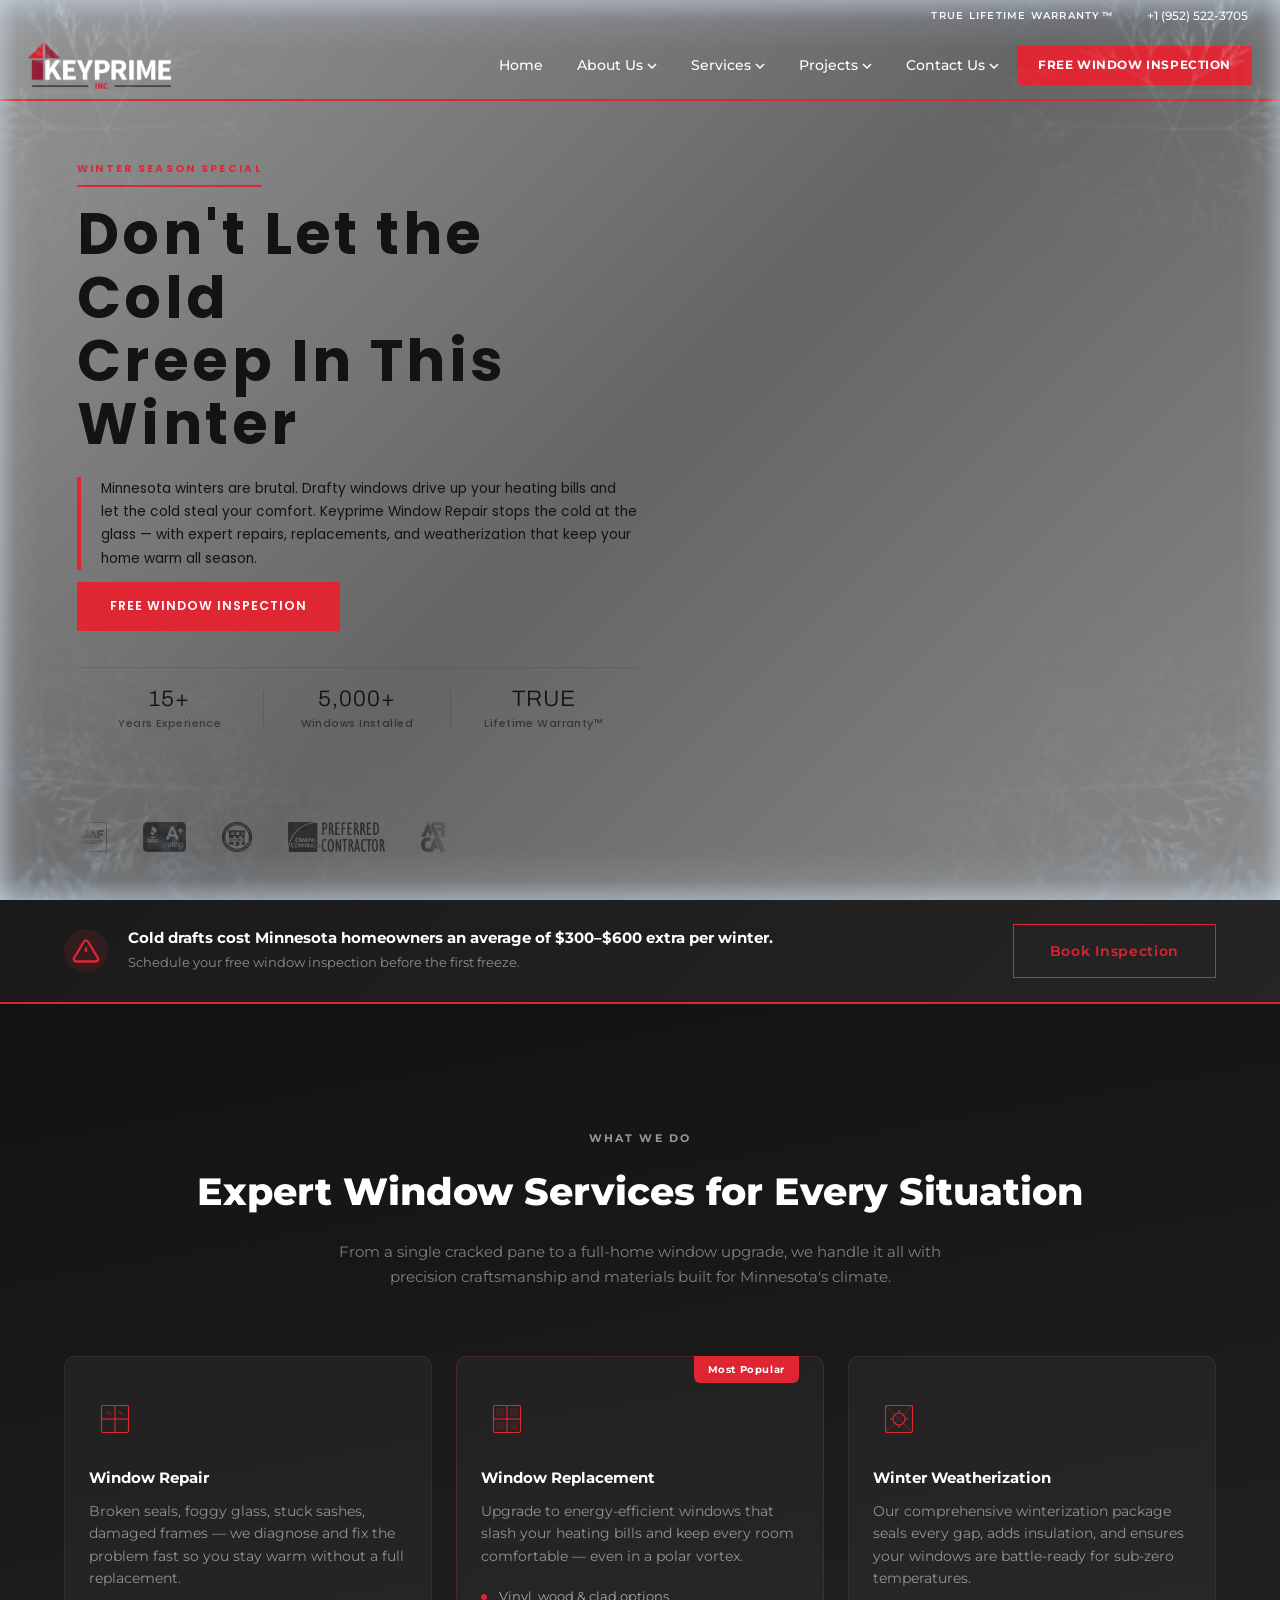
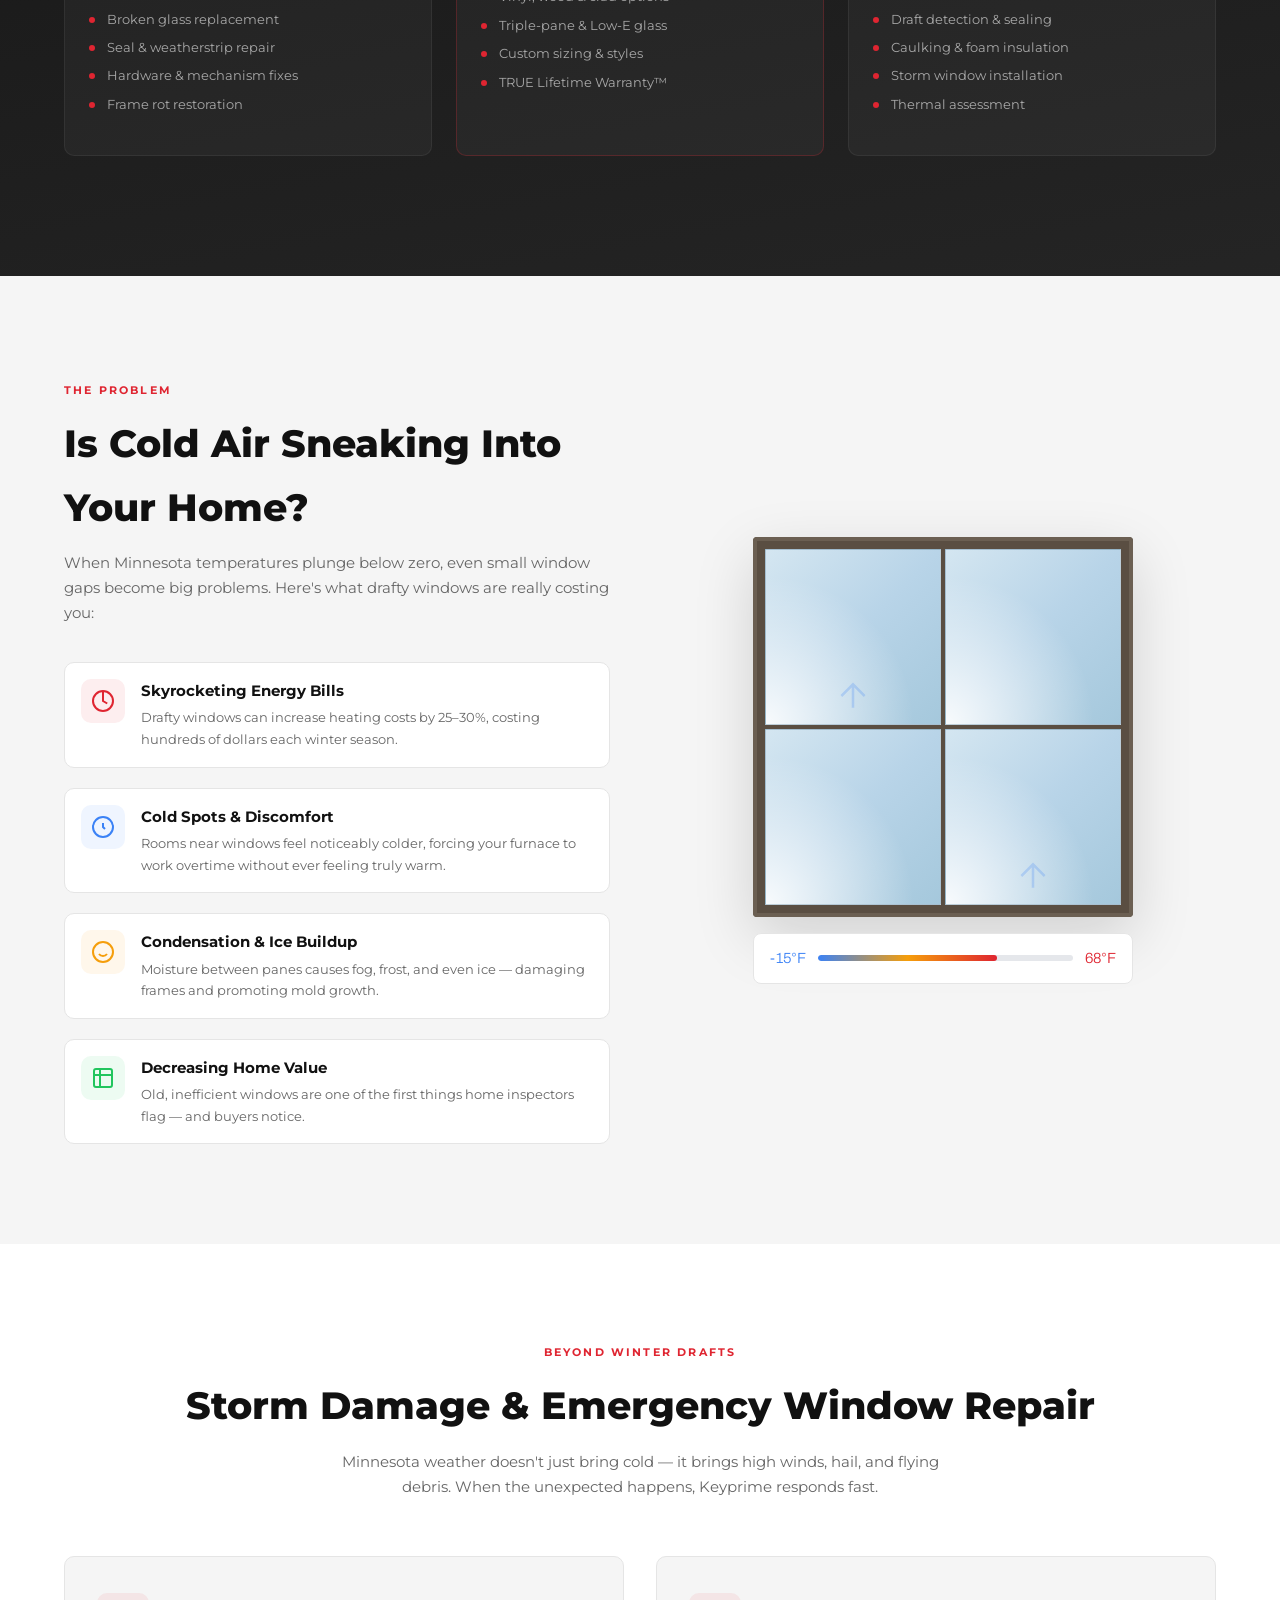
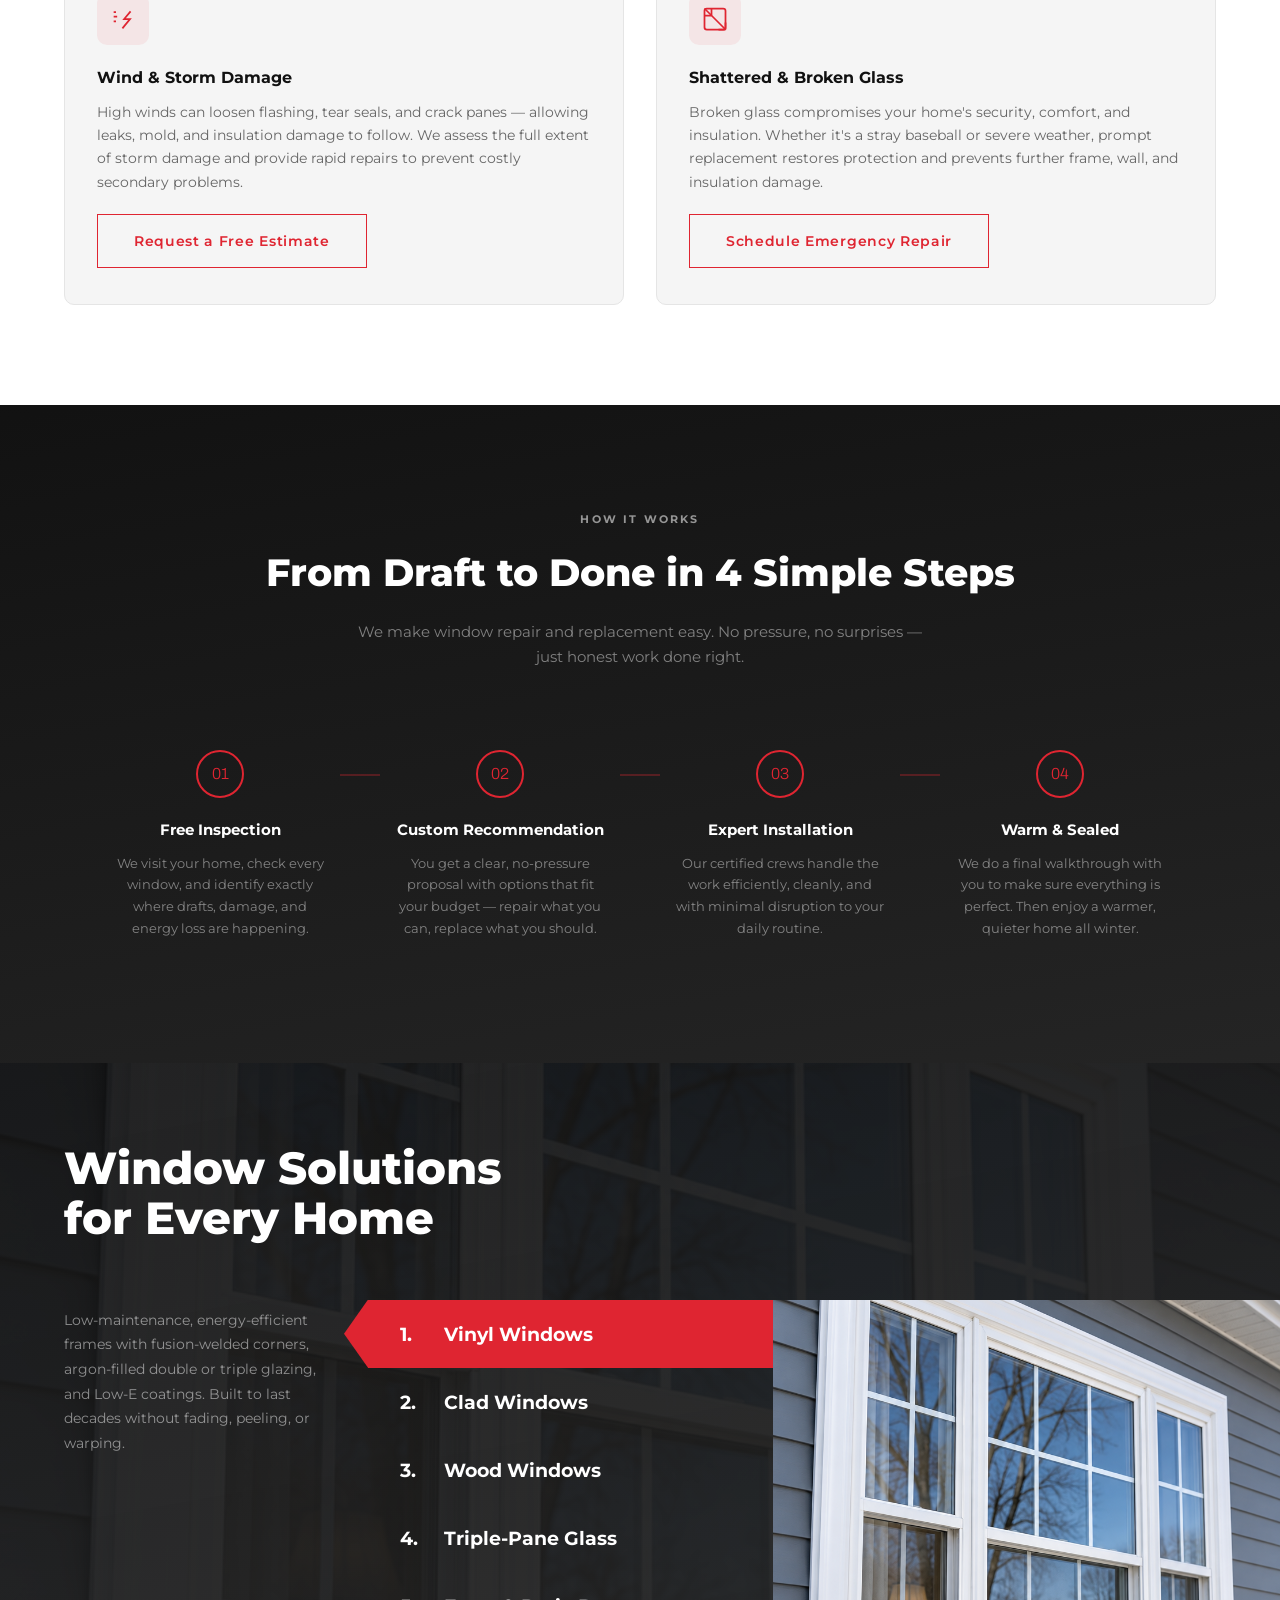
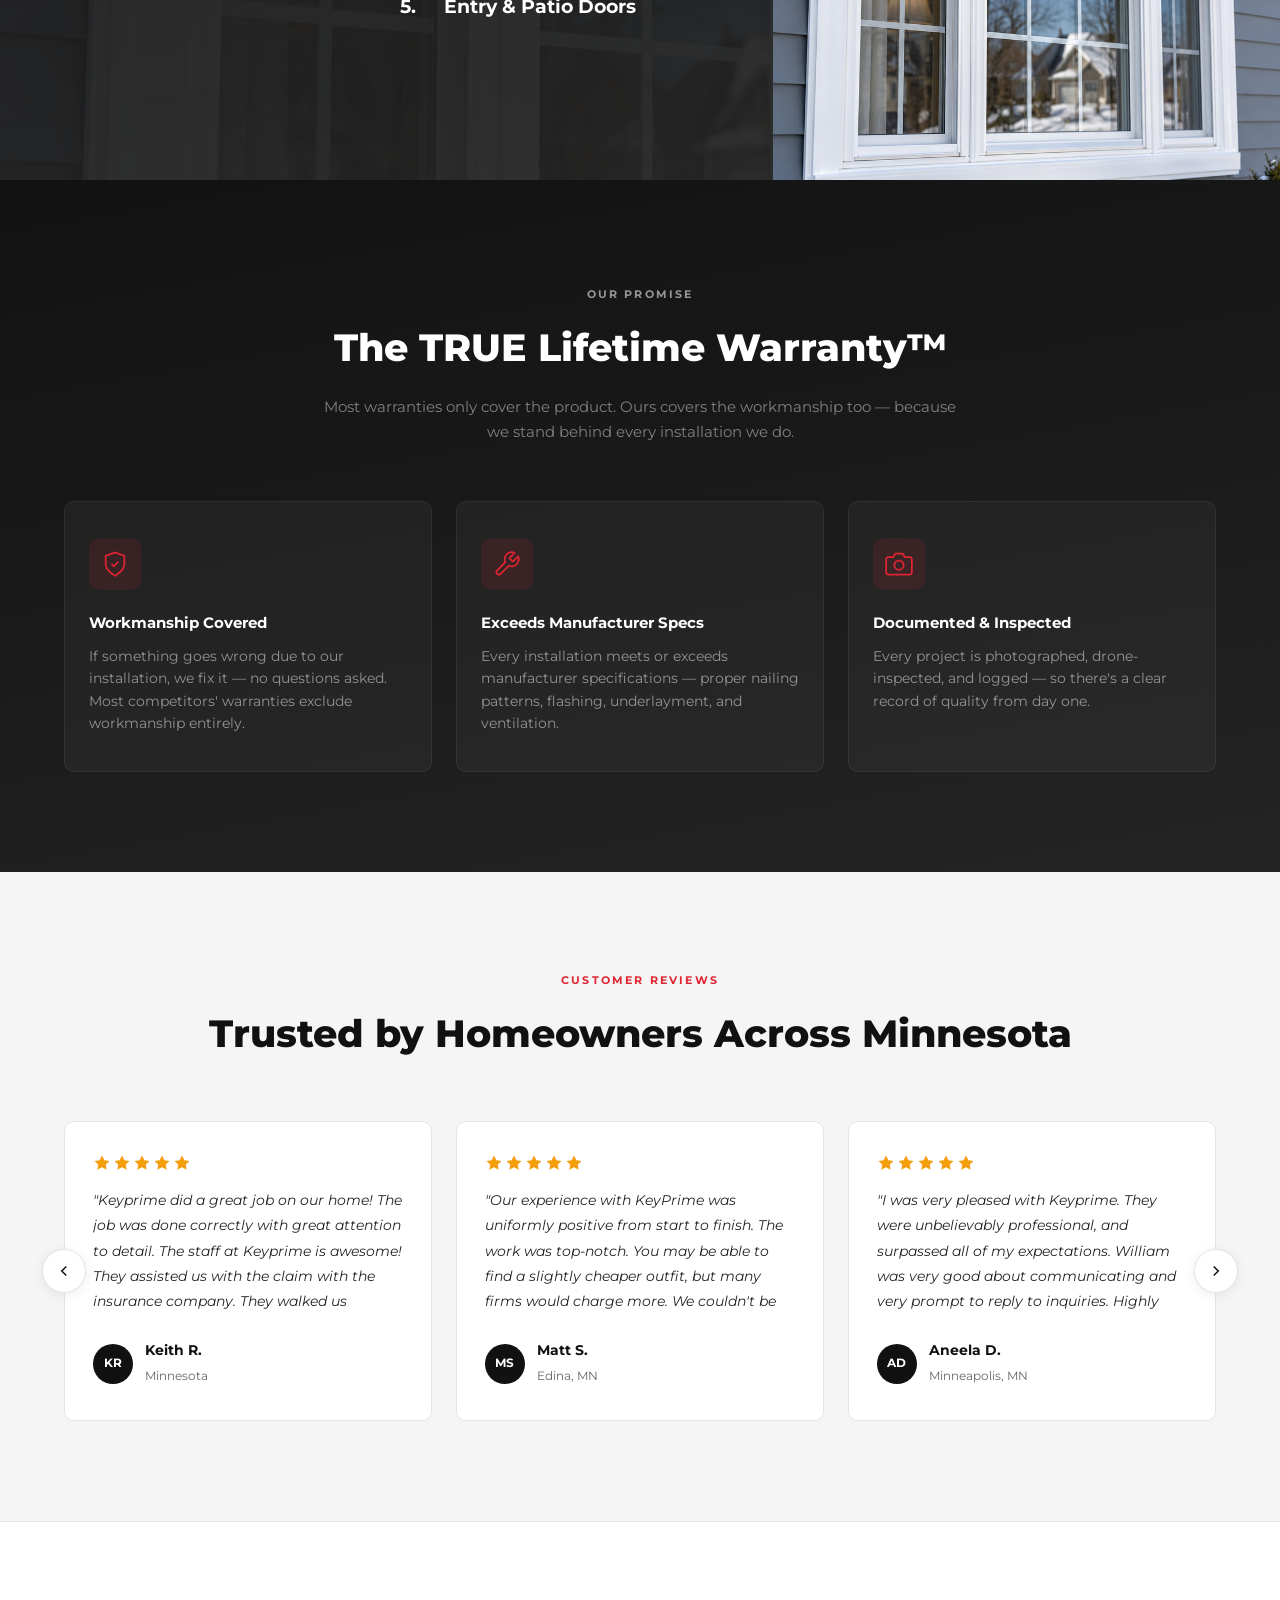
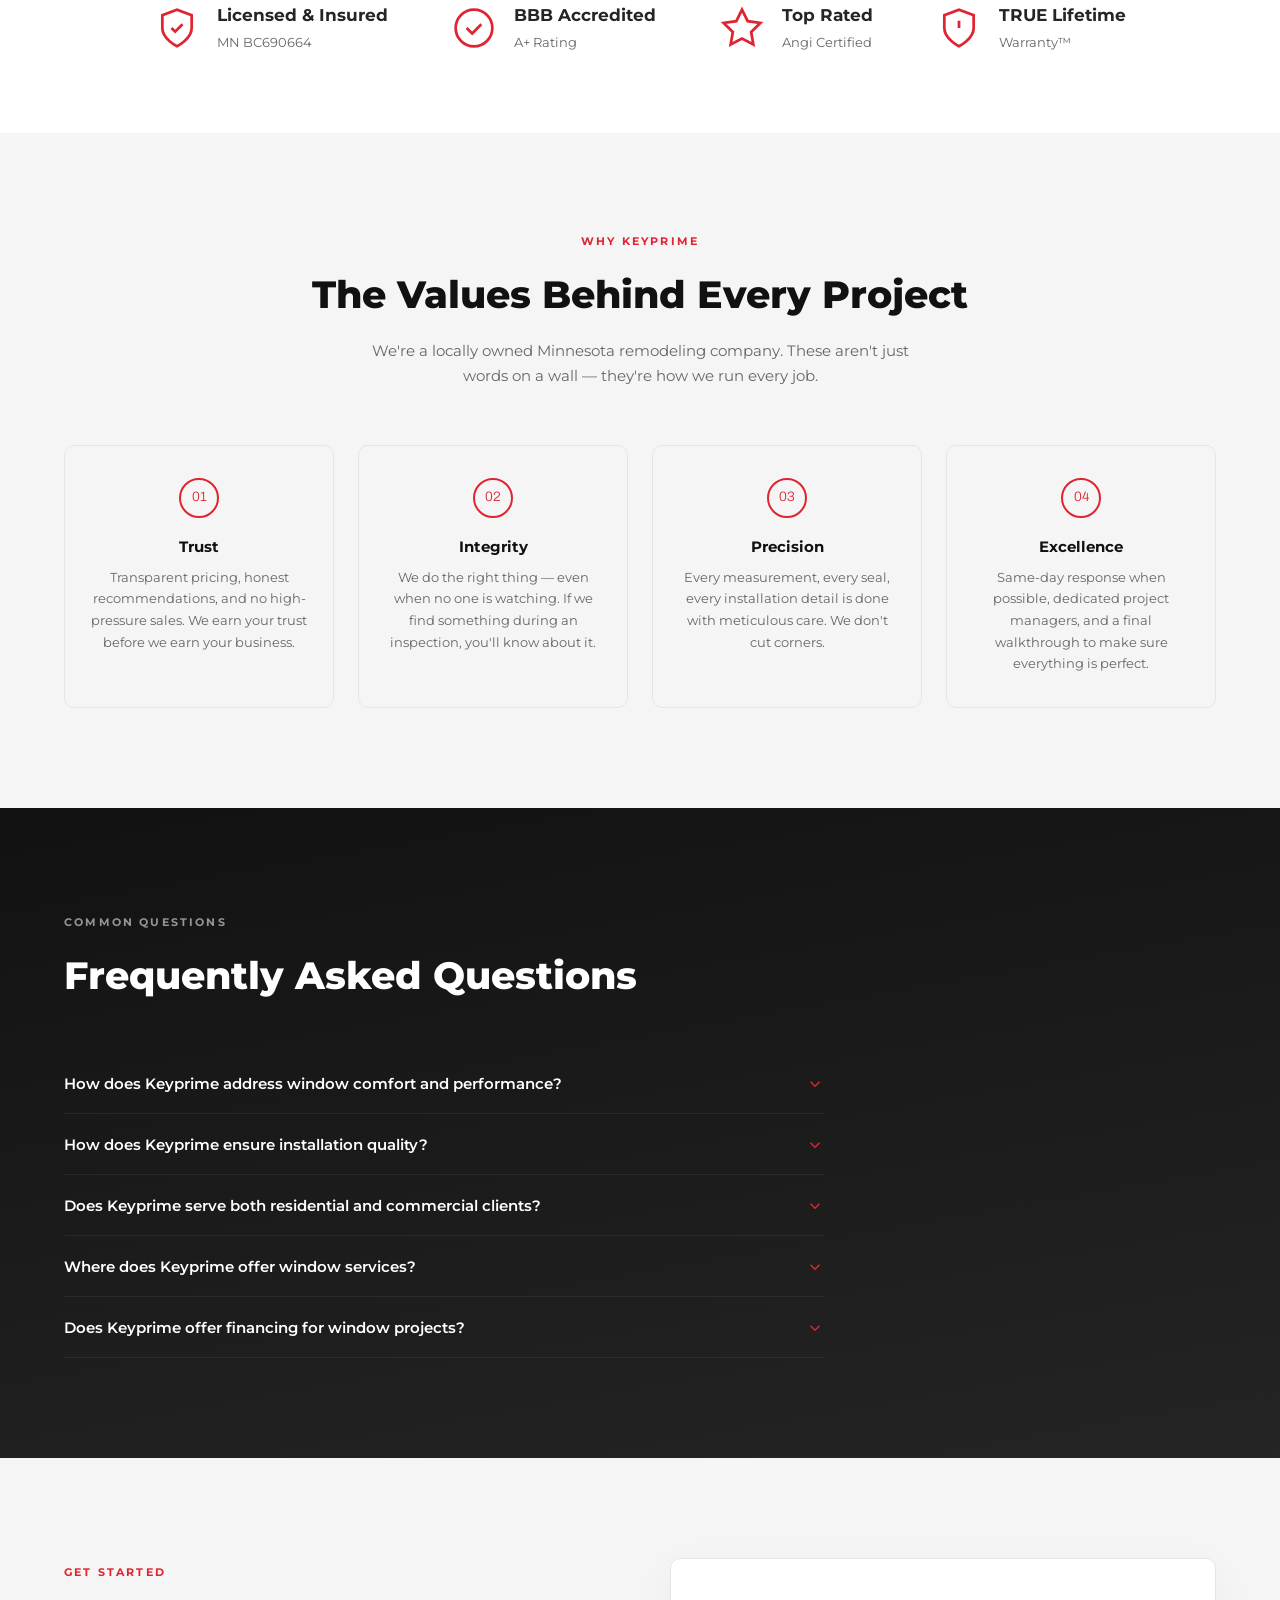
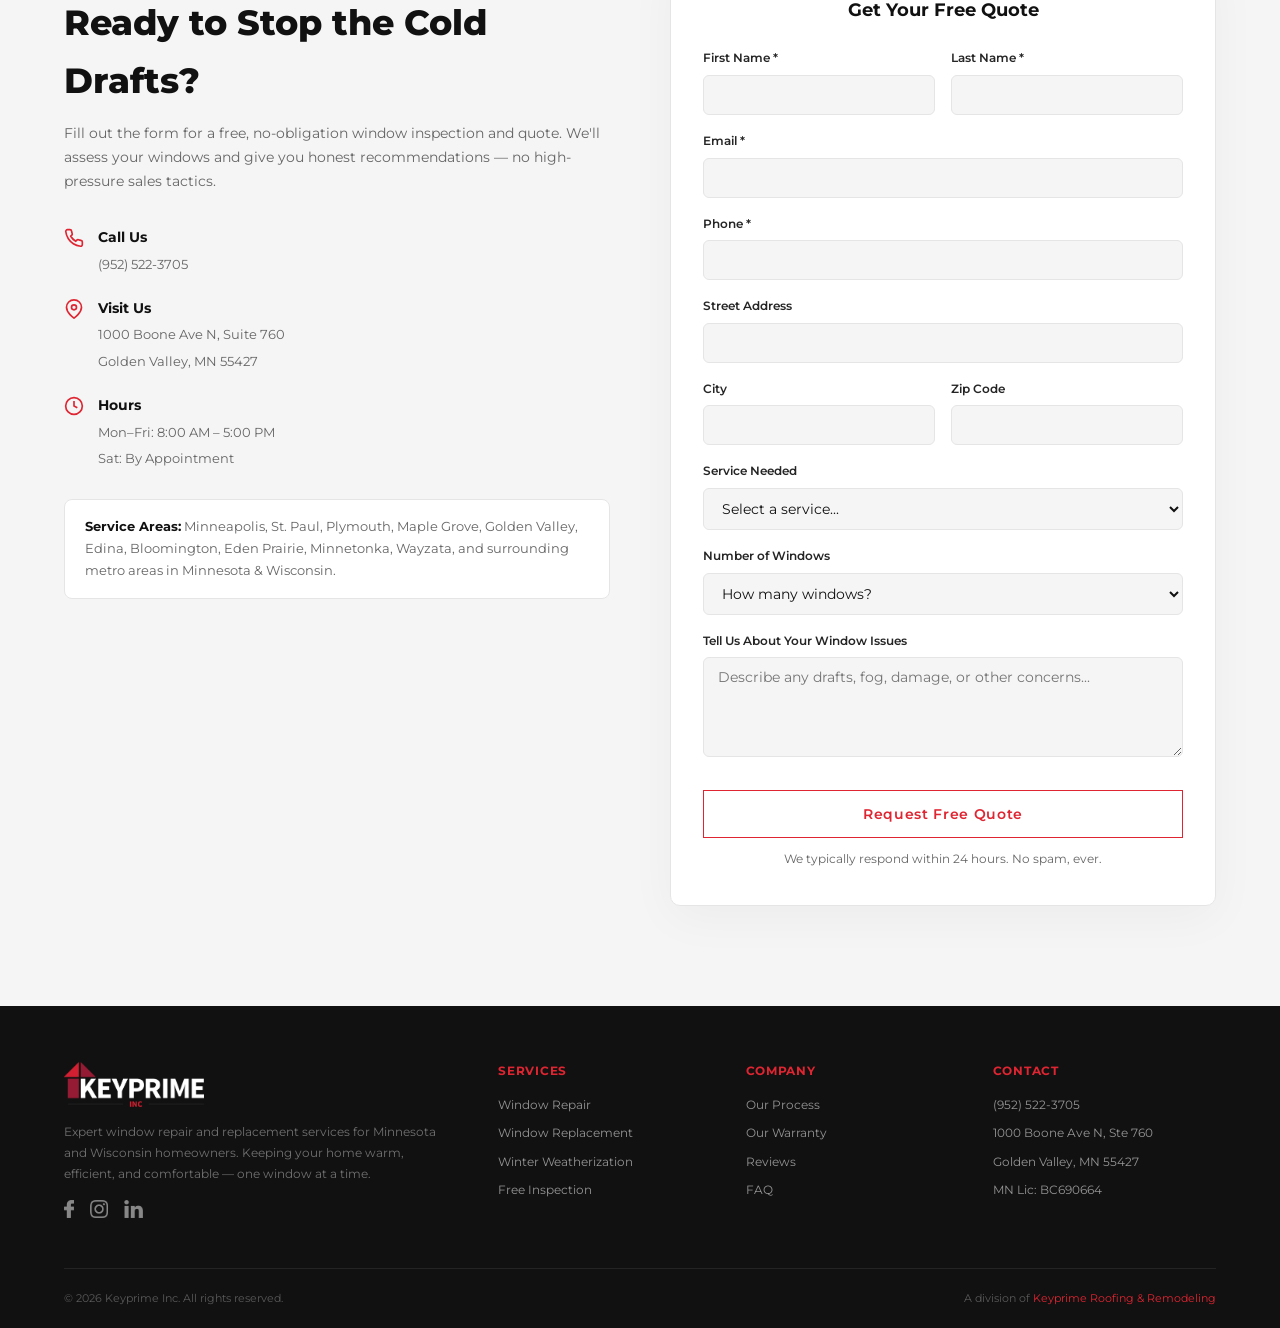
==== commit 6b8863ec: "Add new sections, interactive products, review carousel, and frost blur tuning - Add Storm & Emergen" ====
--- a/index.html
+++ b/index.html
@@ -304,6 +304,33 @@
       </div>
     </section>
 
+    <!-- ===== STORM & EMERGENCY DAMAGE ===== -->
+    <section class="storm" id="storm-damage">
+      <div class="container">
+        <span class="tag tag--center anim-in">Beyond Winter Drafts</span>
+        <h2 class="storm__heading anim-in" data-delay="100">Storm Damage &amp; Emergency Window Repair</h2>
+        <p class="storm__sub anim-in" data-delay="150">Minnesota weather doesn't just bring cold — it brings high winds, hail, and flying debris. When the unexpected happens, Keyprime responds fast.</p>
+        <div class="storm__grid">
+          <div class="storm__card anim-in" data-delay="200">
+            <div class="storm__card-icon">
+              <svg viewBox="0 0 24 24" fill="none" stroke="currentColor" stroke-width="1.5"><path d="M18.5 5.5L13 12h5l-6.5 8"/><path d="M4 14h2M4 10h3M4 6h2"/></svg>
+            </div>
+            <h3>Wind &amp; Storm Damage</h3>
+            <p>High winds can loosen flashing, tear seals, and crack panes — allowing leaks, mold, and insulation damage to follow. We assess the full extent of storm damage and provide rapid repairs to prevent costly secondary problems.</p>
+            <a href="#contact" class="btn btn--primary">Request a Free Estimate</a>
+          </div>
+          <div class="storm__card anim-in" data-delay="350">
+            <div class="storm__card-icon">
+              <svg viewBox="0 0 24 24" fill="none" stroke="currentColor" stroke-width="1.5"><rect x="3" y="3" width="18" height="18" rx="2"/><path d="M3 3l18 18"/><path d="M9 3v6M3 9h6M21 15v6M15 21h6"/></svg>
+            </div>
+            <h3>Shattered &amp; Broken Glass</h3>
+            <p>Broken glass compromises your home's security, comfort, and insulation. Whether it's a stray baseball or severe weather, prompt replacement restores protection and prevents further frame, wall, and insulation damage.</p>
+            <a href="#contact" class="btn btn--primary">Schedule Emergency Repair</a>
+          </div>
+        </div>
+      </div>
+    </section>
+
     <!-- ===== PROCESS ===== -->
     <section class="process" id="process">
       <div class="process__overlay"></div>
@@ -339,79 +366,75 @@
       </div>
     </section>
 
-    <!-- ===== WINDOW TYPES ===== -->
-    <section class="window-types" id="windows">
-      <div class="container">
-        <span class="tag tag--center anim-in">Our Products</span>
-        <h2 class="window-types__heading anim-in" data-delay="100">Windows Built for Minnesota Winters</h2>
-        <p class="window-types__sub anim-in" data-delay="150">We carry top-tier window brands engineered to withstand extreme cold while keeping your home comfortable and efficient.</p>
-        <div class="window-types__grid">
-          <div class="window-type-card anim-in" data-delay="0">
-            <div class="window-type-card__header window-type-card__header--vinyl">
-              <svg width="48" height="48" viewBox="0 0 48 48" fill="none" stroke="currentColor" stroke-width="1.5">
-                <rect x="8" y="8" width="32" height="32" rx="2"/>
-                <line x1="24" y1="8" x2="24" y2="40"/>
-                <line x1="8" y1="24" x2="40" y2="24"/>
-              </svg>
-            </div>
-            <h3>Vinyl Windows</h3>
-            <p>The most cost-effective choice. Low maintenance, excellent insulation, and built to last decades without fading, peeling, or warping.</p>
-            <div class="window-type-card__tags">
-              <span>Energy Star Rated</span>
-              <span>Low Maintenance</span>
-              <span>Budget Friendly</span>
-            </div>
-          </div>
-          <div class="window-type-card anim-in" data-delay="100">
-            <div class="window-type-card__header window-type-card__header--clad">
-              <svg width="48" height="48" viewBox="0 0 48 48" fill="none" stroke="currentColor" stroke-width="1.5">
-                <rect x="8" y="8" width="32" height="32" rx="2"/>
-                <rect x="12" y="12" width="24" height="24" rx="1"/>
-                <line x1="24" y1="8" x2="24" y2="40"/>
-                <line x1="8" y1="24" x2="40" y2="24"/>
-              </svg>
-            </div>
-            <h3>Clad Windows</h3>
-            <p>The best of both worlds. A wood interior for warmth and beauty, with an aluminum or fiberglass exterior that fights the elements.</p>
-            <div class="window-type-card__tags">
-              <span>Wood Interior</span>
-              <span>Weatherproof Exterior</span>
-              <span>Premium Look</span>
-            </div>
-          </div>
-          <div class="window-type-card anim-in" data-delay="200">
-            <div class="window-type-card__header window-type-card__header--wood">
-              <svg width="48" height="48" viewBox="0 0 48 48" fill="none" stroke="currentColor" stroke-width="1.5">
-                <rect x="8" y="8" width="32" height="32" rx="2"/>
-                <line x1="24" y1="8" x2="24" y2="40"/>
-                <line x1="8" y1="24" x2="40" y2="24"/>
-                <path d="M10 14h4M10 18h6M10 30h4M10 34h6M26 14h4M26 18h6M26 30h4M26 34h6" stroke-dasharray="2 2"/>
-              </svg>
-            </div>
-            <h3>Wood Windows</h3>
-            <p>Timeless character for historic homes. Naturally insulating with unmatched beauty — and we can match any existing millwork profile.</p>
-            <div class="window-type-card__tags">
-              <span>Historic Match</span>
-              <span>Natural Insulation</span>
-              <span>Custom Profiles</span>
-            </div>
-          </div>
-          <div class="window-type-card anim-in" data-delay="300">
-            <div class="window-type-card__header window-type-card__header--triple">
-              <svg width="48" height="48" viewBox="0 0 48 48" fill="none" stroke="currentColor" stroke-width="1.5">
-                <rect x="8" y="8" width="32" height="32" rx="2"/>
-                <rect x="12" y="12" width="24" height="24" rx="1"/>
-                <rect x="16" y="16" width="16" height="16" rx="1"/>
-                <line x1="24" y1="8" x2="24" y2="40"/>
-              </svg>
-            </div>
-            <h3>Triple-Pane Glass</h3>
-            <p>Maximum insulation for the harshest climates. Three layers of glass with argon gas fill block cold transfer and reduce noise dramatically.</p>
-            <div class="window-type-card__tags">
-              <span>Max Insulation</span>
-              <span>Noise Reduction</span>
-              <span>Argon Gas Fill</span>
-            </div>
+    <!-- ===== WINDOW PRODUCTS ===== -->
+    <section class="services services--products">
+      <div class="services__bg" data-parallax="0.1">
+        <img src="assets/images/products/vinyl-windows.png" alt="" loading="lazy">
+      </div>
+      <div class="services__overlay"></div>
+      <div class="products" id="windows">
+        <h2 class="products__heading anim-in">Window Solutions<br>for Every Home</h2>
+        <div class="products__body">
+          <div class="products__info">
+            <p class="products__desc anim-in" data-delay="200" id="productDesc">Low-maintenance, energy-efficient frames with fusion-welded corners, argon-filled double or triple glazing, and Low-E coatings. Built to last decades without fading, peeling, or warping.</p>
+          </div>
+          <div class="products__list">
+            <button class="products__item products__item--active" data-index="0">
+              <span class="products__num">1.</span>
+              <span class="products__name">Vinyl Windows</span>
+            </button>
+            <button class="products__item" data-index="1">
+              <span class="products__num">2.</span>
+              <span class="products__name">Clad Windows</span>
+            </button>
+            <button class="products__item" data-index="2">
+              <span class="products__num">3.</span>
+              <span class="products__name">Wood Windows</span>
+            </button>
+            <button class="products__item" data-index="3">
+              <span class="products__num">4.</span>
+              <span class="products__name">Triple-Pane Glass</span>
+            </button>
+            <button class="products__item" data-index="4">
+              <span class="products__num">5.</span>
+              <span class="products__name">Entry &amp; Patio Doors</span>
+            </button>
+          </div>
+          <div class="products__image" id="productImageWrap">
+            <img src="assets/images/products/vinyl-windows.png" alt="Vinyl Windows" id="productImg">
+          </div>
+        </div>
+      </div>
+    </section>
+
+    <!-- ===== TRUE LIFETIME WARRANTY ===== -->
+    <section class="warranty" id="warranty">
+      <div class="warranty__overlay"></div>
+      <div class="container warranty__content">
+        <span class="tag tag--light anim-in">Our Promise</span>
+        <h2 class="warranty__heading anim-in" data-delay="100">The TRUE Lifetime Warranty&trade;</h2>
+        <p class="warranty__sub anim-in" data-delay="150">Most warranties only cover the product. Ours covers the workmanship too — because we stand behind every installation we do.</p>
+        <div class="warranty__grid">
+          <div class="warranty__card anim-in" data-delay="200">
+            <div class="warranty__card-icon">
+              <svg width="28" height="28" viewBox="0 0 24 24" fill="none" stroke="currentColor" stroke-width="1.5"><path d="M12 22s8-4 8-10V5l-8-3-8 3v7c0 6 8 10 8 10z"/><path d="M9 12l2 2 4-4"/></svg>
+            </div>
+            <h3>Workmanship Covered</h3>
+            <p>If something goes wrong due to our installation, we fix it — no questions asked. Most competitors' warranties exclude workmanship entirely.</p>
+          </div>
+          <div class="warranty__card anim-in" data-delay="300">
+            <div class="warranty__card-icon">
+              <svg width="28" height="28" viewBox="0 0 24 24" fill="none" stroke="currentColor" stroke-width="1.5"><path d="M14.7 6.3a1 1 0 0 0 0 1.4l1.6 1.6a1 1 0 0 0 1.4 0l3.77-3.77a6 6 0 0 1-7.94 7.94l-6.91 6.91a2.12 2.12 0 0 1-3-3l6.91-6.91a6 6 0 0 1 7.94-7.94l-3.76 3.76z"/></svg>
+            </div>
+            <h3>Exceeds Manufacturer Specs</h3>
+            <p>Every installation meets or exceeds manufacturer specifications — proper nailing patterns, flashing, underlayment, and ventilation.</p>
+          </div>
+          <div class="warranty__card anim-in" data-delay="400">
+            <div class="warranty__card-icon">
+              <svg width="28" height="28" viewBox="0 0 24 24" fill="none" stroke="currentColor" stroke-width="1.5"><path d="M23 19a2 2 0 0 1-2 2H3a2 2 0 0 1-2-2V8a2 2 0 0 1 2-2h4l2-3h6l2 3h4a2 2 0 0 1 2 2z"/><circle cx="12" cy="13" r="4"/></svg>
+            </div>
+            <h3>Documented &amp; Inspected</h3>
+            <p>Every project is photographed, drone-inspected, and logged — so there's a clear record of quality from day one.</p>
           </div>
         </div>
       </div>
@@ -422,49 +445,180 @@
       <div class="container">
         <span class="tag tag--center anim-in">Customer Reviews</span>
         <h2 class="testimonials__heading anim-in" data-delay="100">Trusted by Homeowners Across Minnesota</h2>
-        <div class="testimonials__grid">
-          <div class="testimonial-card anim-in" data-delay="0">
-            <div class="testimonial-card__stars">
-              <svg width="18" height="18" viewBox="0 0 24 24" fill="currentColor"><path d="M12 2l3.09 6.26L22 9.27l-5 4.87 1.18 6.88L12 17.77l-6.18 3.25L7 14.14 2 9.27l6.91-1.01L12 2z"/></svg>
-              <svg width="18" height="18" viewBox="0 0 24 24" fill="currentColor"><path d="M12 2l3.09 6.26L22 9.27l-5 4.87 1.18 6.88L12 17.77l-6.18 3.25L7 14.14 2 9.27l6.91-1.01L12 2z"/></svg>
-              <svg width="18" height="18" viewBox="0 0 24 24" fill="currentColor"><path d="M12 2l3.09 6.26L22 9.27l-5 4.87 1.18 6.88L12 17.77l-6.18 3.25L7 14.14 2 9.27l6.91-1.01L12 2z"/></svg>
-              <svg width="18" height="18" viewBox="0 0 24 24" fill="currentColor"><path d="M12 2l3.09 6.26L22 9.27l-5 4.87 1.18 6.88L12 17.77l-6.18 3.25L7 14.14 2 9.27l6.91-1.01L12 2z"/></svg>
-              <svg width="18" height="18" viewBox="0 0 24 24" fill="currentColor"><path d="M12 2l3.09 6.26L22 9.27l-5 4.87 1.18 6.88L12 17.77l-6.18 3.25L7 14.14 2 9.27l6.91-1.01L12 2z"/></svg>
-            </div>
-            <p>"Keyprime did a great job on our home! The job was done correctly with great attention to detail. The staff at Keyprime is awesome! They assisted us with the claim with the insurance company. They walked us through the entire process with confidence. They addressed our concerns without hesitation. We recommend Keyprime to anyone!"</p>
-            <div class="testimonial-card__author">
-              <div class="testimonial-card__avatar">KR</div>
-              <div><strong>Keith R.</strong><span>Minnesota</span></div>
-            </div>
-          </div>
-          <div class="testimonial-card anim-in" data-delay="100">
-            <div class="testimonial-card__stars">
-              <svg width="18" height="18" viewBox="0 0 24 24" fill="currentColor"><path d="M12 2l3.09 6.26L22 9.27l-5 4.87 1.18 6.88L12 17.77l-6.18 3.25L7 14.14 2 9.27l6.91-1.01L12 2z"/></svg>
-              <svg width="18" height="18" viewBox="0 0 24 24" fill="currentColor"><path d="M12 2l3.09 6.26L22 9.27l-5 4.87 1.18 6.88L12 17.77l-6.18 3.25L7 14.14 2 9.27l6.91-1.01L12 2z"/></svg>
-              <svg width="18" height="18" viewBox="0 0 24 24" fill="currentColor"><path d="M12 2l3.09 6.26L22 9.27l-5 4.87 1.18 6.88L12 17.77l-6.18 3.25L7 14.14 2 9.27l6.91-1.01L12 2z"/></svg>
-              <svg width="18" height="18" viewBox="0 0 24 24" fill="currentColor"><path d="M12 2l3.09 6.26L22 9.27l-5 4.87 1.18 6.88L12 17.77l-6.18 3.25L7 14.14 2 9.27l6.91-1.01L12 2z"/></svg>
-              <svg width="18" height="18" viewBox="0 0 24 24" fill="currentColor"><path d="M12 2l3.09 6.26L22 9.27l-5 4.87 1.18 6.88L12 17.77l-6.18 3.25L7 14.14 2 9.27l6.91-1.01L12 2z"/></svg>
-            </div>
-            <p>"Our experience with KeyPrime was uniformly positive from start to finish. The work was top-notch. You may be able to find a slightly cheaper outfit, but many firms would charge more. We couldn't be happier with the results."</p>
-            <div class="testimonial-card__author">
-              <div class="testimonial-card__avatar">MS</div>
-              <div><strong>Matt S.</strong><span>Edina, MN</span></div>
-            </div>
-          </div>
-          <div class="testimonial-card anim-in" data-delay="200">
-            <div class="testimonial-card__stars">
-              <svg width="18" height="18" viewBox="0 0 24 24" fill="currentColor"><path d="M12 2l3.09 6.26L22 9.27l-5 4.87 1.18 6.88L12 17.77l-6.18 3.25L7 14.14 2 9.27l6.91-1.01L12 2z"/></svg>
-              <svg width="18" height="18" viewBox="0 0 24 24" fill="currentColor"><path d="M12 2l3.09 6.26L22 9.27l-5 4.87 1.18 6.88L12 17.77l-6.18 3.25L7 14.14 2 9.27l6.91-1.01L12 2z"/></svg>
-              <svg width="18" height="18" viewBox="0 0 24 24" fill="currentColor"><path d="M12 2l3.09 6.26L22 9.27l-5 4.87 1.18 6.88L12 17.77l-6.18 3.25L7 14.14 2 9.27l6.91-1.01L12 2z"/></svg>
-              <svg width="18" height="18" viewBox="0 0 24 24" fill="currentColor"><path d="M12 2l3.09 6.26L22 9.27l-5 4.87 1.18 6.88L12 17.77l-6.18 3.25L7 14.14 2 9.27l6.91-1.01L12 2z"/></svg>
-              <svg width="18" height="18" viewBox="0 0 24 24" fill="currentColor"><path d="M12 2l3.09 6.26L22 9.27l-5 4.87 1.18 6.88L12 17.77l-6.18 3.25L7 14.14 2 9.27l6.91-1.01L12 2z"/></svg>
-            </div>
-            <p>"I was very pleased with Keyprime. They were unbelievably professional, and surpassed all of my expectations. William was very good about communicating and very prompt to reply to inquiries. Highly recommend!"</p>
-            <div class="testimonial-card__author">
-              <div class="testimonial-card__avatar">AD</div>
-              <div><strong>Aneela D.</strong><span>Minneapolis, MN</span></div>
-            </div>
-          </div>
+        <div class="testimonials__wrap">
+        <div class="testimonials__grid" id="reviewGrid">
+
+            <div class="testimonial-card">
+              <div class="testimonial-card__stars"></div>
+              <p>"Keyprime did a great job on our home! The job was done correctly with great attention to detail. The staff at Keyprime is awesome! They assisted us with the claim with the insurance company. They walked us through the entire process with confidence. They addressed our concerns without hesitation. We recommend Keyprime to anyone!"</p>
+              <div class="testimonial-card__author">
+                <div class="testimonial-card__avatar">KR</div>
+                <div><strong>Keith R.</strong><span>Minnesota</span></div>
+              </div>
+            </div>
+
+            <div class="testimonial-card">
+              <div class="testimonial-card__stars"></div>
+              <p>"Our experience with KeyPrime was uniformly positive from start to finish. The work was top-notch. You may be able to find a slightly cheaper outfit, but many firms would charge more. We couldn't be happier with the results."</p>
+              <div class="testimonial-card__author">
+                <div class="testimonial-card__avatar">MS</div>
+                <div><strong>Matt S.</strong><span>Edina, MN</span></div>
+              </div>
+            </div>
+
+            <div class="testimonial-card">
+              <div class="testimonial-card__stars"></div>
+              <p>"I was very pleased with Keyprime. They were unbelievably professional, and surpassed all of my expectations. William was very good about communicating and very prompt to reply to inquiries. Highly recommend!"</p>
+              <div class="testimonial-card__author">
+                <div class="testimonial-card__avatar">AD</div>
+                <div><strong>Aneela D.</strong><span>Minneapolis, MN</span></div>
+              </div>
+            </div>
+
+            <div class="testimonial-card">
+              <div class="testimonial-card__stars"></div>
+              <p>"Keyprime is a class act. They went above and beyond my expectations on repairing my roof after hail damage. They also did our deck railing replacement and exceeded expectations on that as well. Highly recommend!"</p>
+              <div class="testimonial-card__author">
+                <div class="testimonial-card__avatar">MG</div>
+                <div><strong>Matt G.</strong><span>Lakeville, MN</span></div>
+              </div>
+            </div>
+
+            <div class="testimonial-card">
+              <div class="testimonial-card__stars"></div>
+              <p>"I am grateful to have been guided through the paperwork and delighted with their thoroughness. Every question I had was answered promptly and attentively. I would recommend Keyprime to anyone looking for quality work."</p>
+              <div class="testimonial-card__author">
+                <div class="testimonial-card__avatar">AW</div>
+                <div><strong>Anita W.</strong><span>Minneapolis, MN</span></div>
+              </div>
+            </div>
+
+            <div class="testimonial-card">
+              <div class="testimonial-card__stars"></div>
+              <p>"William and the team at Keyprime were great to work with. We had our roof and siding replaced after a hailstorm and were very pleased with the results. This was hands down the best contractor experience we've ever had."</p>
+              <div class="testimonial-card__author">
+                <div class="testimonial-card__avatar">JV</div>
+                <div><strong>John V.</strong><span>Minneapolis, MN</span></div>
+              </div>
+            </div>
+
+            <div class="testimonial-card">
+              <div class="testimonial-card__stars"></div>
+              <p>"William was fantastic and was able to do a free inspection as well as a quote in a very timely manner. The professionalism and speed of the crew was impressive. I would highly recommend Keyprime to anyone!"</p>
+              <div class="testimonial-card__author">
+                <div class="testimonial-card__avatar">MS</div>
+                <div><strong>Megan S.</strong><span>Minneapolis, MN</span></div>
+              </div>
+            </div>
+
+            <div class="testimonial-card">
+              <div class="testimonial-card__stars"></div>
+              <p>"William communicated throughout the entire three-day roof job. The crew cleaned up each day, and William followed up afterward to make sure everything was perfect. Outstanding service from start to finish."</p>
+              <div class="testimonial-card__author">
+                <div class="testimonial-card__avatar">AA</div>
+                <div><strong>Andrew A.</strong><span>Chanhassen, MN</span></div>
+              </div>
+            </div>
+
+            <div class="testimonial-card">
+              <div class="testimonial-card__stars"></div>
+              <p>"The professionals at Keyprime were top-notch. They met and exceeded all of our expectations. We would not hesitate to use them again and have already recommended them to friends and family."</p>
+              <div class="testimonial-card__author">
+                <div class="testimonial-card__avatar">LG</div>
+                <div><strong>Lori G.</strong><span>Burnsville, MN</span></div>
+              </div>
+            </div>
+
+            <div class="testimonial-card">
+              <div class="testimonial-card__stars"></div>
+              <p>"We had siding, soffit and fascia, and a Trex deck done by Keyprime. The schedule, materials, communication, and performance were all excellent. We would absolutely hire them again."</p>
+              <div class="testimonial-card__author">
+                <div class="testimonial-card__avatar">SC</div>
+                <div><strong>Stephen C.</strong><span>Burnsville, MN</span></div>
+              </div>
+            </div>
+
+            <div class="testimonial-card">
+              <div class="testimonial-card__stars"></div>
+              <p>"William communicated well, replied promptly to all of my questions, and made the entire process smooth and efficient. Keyprime made what could have been a stressful project completely painless."</p>
+              <div class="testimonial-card__author">
+                <div class="testimonial-card__avatar">DC</div>
+                <div><strong>Dean C.</strong><span>St. Paul, MN</span></div>
+              </div>
+            </div>
+
+            <div class="testimonial-card">
+              <div class="testimonial-card__stars"></div>
+              <p>"The crews were professional, on time, cooperative, and informative throughout the project. We were very pleased with the whole experience and the quality of the finished work."</p>
+              <div class="testimonial-card__author">
+                <div class="testimonial-card__avatar">RW</div>
+                <div><strong>Russ W.</strong><span>Minneapolis, MN</span></div>
+              </div>
+            </div>
+
+            <div class="testimonial-card">
+              <div class="testimonial-card__stars"></div>
+              <p>"Completed on time and on budget. Project manager William communicated well throughout the project, documentation was excellent, and we would highly recommend Keyprime without hesitation."</p>
+              <div class="testimonial-card__author">
+                <div class="testimonial-card__avatar">BR</div>
+                <div><strong>Barb R.</strong><span>Bloomington, MN</span></div>
+              </div>
+            </div>
+
+            <div class="testimonial-card">
+              <div class="testimonial-card__stars"></div>
+              <p>"Keyprime communicates well, is professional, and completes jobs exactly as stated. We absolutely loved the experience and wouldn't hesitate to recommend them to anyone."</p>
+              <div class="testimonial-card__author">
+                <div class="testimonial-card__avatar">CL</div>
+                <div><strong>Corrie L.</strong><span>Blaine, MN</span></div>
+              </div>
+            </div>
+
+            <div class="testimonial-card">
+              <div class="testimonial-card__stars"></div>
+              <p>"Would use Keyprime again without a doubt. The crew did excellent work, and William and Nick answered all of our questions promptly. Very satisfied with the results."</p>
+              <div class="testimonial-card__author">
+                <div class="testimonial-card__avatar">JW</div>
+                <div><strong>Jerry W.</strong><span>Forest Lake, MN</span></div>
+              </div>
+            </div>
+
+            <div class="testimonial-card">
+              <div class="testimonial-card__stars"></div>
+              <p>"Keyprime went above and beyond past contractors we've worked with. William even appeared before the city council to get approval to work in our town. That level of dedication is rare."</p>
+              <div class="testimonial-card__author">
+                <div class="testimonial-card__avatar">LC</div>
+                <div><strong>Linda C.</strong><span>Lino Lakes, MN</span></div>
+              </div>
+            </div>
+
+            <div class="testimonial-card">
+              <div class="testimonial-card__stars"></div>
+              <p>"David helped us plan the project and navigate the insurance process. The crew finished everything in one day and cleaned up well. We're very happy with the results."</p>
+              <div class="testimonial-card__author">
+                <div class="testimonial-card__avatar">MH</div>
+                <div><strong>Michelle H.</strong><span>Minneapolis, MN</span></div>
+              </div>
+            </div>
+
+            <div class="testimonial-card">
+              <div class="testimonial-card__stars"></div>
+              <p>"If something ever goes wrong, I know Keyprime will take care of it. They don't just say it — they mean it. Their warranty is real, and that gives us peace of mind."</p>
+              <div class="testimonial-card__author">
+                <div class="testimonial-card__avatar">KH</div>
+                <div><strong>Keyprime Homeowner</strong><span>Minnesota</span></div>
+              </div>
+            </div>
+
+        </div>
+        <div class="testimonials__nav">
+          <button class="testimonials__btn" id="reviewPrev" aria-label="Previous reviews">
+            <svg width="18" height="18" viewBox="0 0 24 24" fill="none" stroke="currentColor" stroke-width="2"><path d="M15 18l-6-6 6-6"/></svg>
+          </button>
+          <button class="testimonials__btn" id="reviewNext" aria-label="Next reviews">
+            <svg width="18" height="18" viewBox="0 0 24 24" fill="none" stroke="currentColor" stroke-width="2"><path d="M9 18l6-6-6-6"/></svg>
+          </button>
+        </div>
         </div>
       </div>
     </section>
@@ -488,6 +642,93 @@
           <div class="trust__item anim-in" data-delay="300">
             <svg width="36" height="36" viewBox="0 0 24 24" fill="none" stroke="currentColor" stroke-width="1.5"><path d="M12 22s8-4 8-10V5l-8-3-8 3v7c0 6 8 10 8 10z"/><path d="M12 8v4M12 16h.01"/></svg>
             <div><strong>TRUE Lifetime</strong><span>Warranty&trade;</span></div>
+          </div>
+        </div>
+      </div>
+    </section>
+
+    <!-- ===== WHY CHOOSE KEYPRIME ===== -->
+    <section class="values" id="values">
+      <div class="container">
+        <span class="tag tag--center anim-in">Why Keyprime</span>
+        <h2 class="values__heading anim-in" data-delay="100">The Values Behind Every Project</h2>
+        <p class="values__sub anim-in" data-delay="150">We're a locally owned Minnesota remodeling company. These aren't just words on a wall — they're how we run every job.</p>
+        <div class="values__grid">
+          <div class="values__card anim-in" data-delay="200">
+            <div class="values__num">01</div>
+            <h3>Trust</h3>
+            <p>Transparent pricing, honest recommendations, and no high-pressure sales. We earn your trust before we earn your business.</p>
+          </div>
+          <div class="values__card anim-in" data-delay="280">
+            <div class="values__num">02</div>
+            <h3>Integrity</h3>
+            <p>We do the right thing — even when no one is watching. If we find something during an inspection, you'll know about it.</p>
+          </div>
+          <div class="values__card anim-in" data-delay="360">
+            <div class="values__num">03</div>
+            <h3>Precision</h3>
+            <p>Every measurement, every seal, every installation detail is done with meticulous care. We don't cut corners.</p>
+          </div>
+          <div class="values__card anim-in" data-delay="440">
+            <div class="values__num">04</div>
+            <h3>Excellence</h3>
+            <p>Same-day response when possible, dedicated project managers, and a final walkthrough to make sure everything is perfect.</p>
+          </div>
+        </div>
+      </div>
+    </section>
+
+    <!-- ===== FAQ ===== -->
+    <section class="faq" id="faq">
+      <div class="faq__overlay"></div>
+      <div class="container faq__content">
+        <span class="tag tag--light anim-in">Common Questions</span>
+        <h2 class="faq__heading anim-in" data-delay="100">Frequently Asked Questions</h2>
+        <div class="faq__list">
+          <div class="faq__item anim-in" data-delay="200">
+            <button class="faq__question" aria-expanded="false">
+              <span>How does Keyprime address window comfort and performance?</span>
+              <svg class="faq__chevron" width="18" height="18" viewBox="0 0 24 24" fill="none" stroke="currentColor" stroke-width="2"><path d="M6 9l6 6 6-6"/></svg>
+            </button>
+            <div class="faq__answer">
+              <p>We start with a detailed inspection of your window age, frame condition, seals, and installation quality. Based on what we find, we recommend the right solution — whether that's sealing gaps, repairing hardware, upgrading glass, or a full replacement. We never push a replacement when a repair will do.</p>
+            </div>
+          </div>
+          <div class="faq__item anim-in" data-delay="260">
+            <button class="faq__question" aria-expanded="false">
+              <span>How does Keyprime ensure installation quality?</span>
+              <svg class="faq__chevron" width="18" height="18" viewBox="0 0 24 24" fill="none" stroke="currentColor" stroke-width="2"><path d="M6 9l6 6 6-6"/></svg>
+            </button>
+            <div class="faq__answer">
+              <p>Every installation is performed by licensed technicians using proven methods and quality materials. We follow manufacturer specifications for sealing, insulation, and thermal performance — and every project is documented with photos and drone inspections.</p>
+            </div>
+          </div>
+          <div class="faq__item anim-in" data-delay="320">
+            <button class="faq__question" aria-expanded="false">
+              <span>Does Keyprime serve both residential and commercial clients?</span>
+              <svg class="faq__chevron" width="18" height="18" viewBox="0 0 24 24" fill="none" stroke="currentColor" stroke-width="2"><path d="M6 9l6 6 6-6"/></svg>
+            </button>
+            <div class="faq__answer">
+              <p>Yes. We provide window inspections, repairs, and replacements for both residential homeowners and commercial properties throughout Minnesota.</p>
+            </div>
+          </div>
+          <div class="faq__item anim-in" data-delay="380">
+            <button class="faq__question" aria-expanded="false">
+              <span>Where does Keyprime offer window services?</span>
+              <svg class="faq__chevron" width="18" height="18" viewBox="0 0 24 24" fill="none" stroke="currentColor" stroke-width="2"><path d="M6 9l6 6 6-6"/></svg>
+            </button>
+            <div class="faq__answer">
+              <p>We serve the Twin Cities metro area and surrounding Minnesota communities within a 90-mile radius — including Minneapolis, St. Paul, Plymouth, Maple Grove, Edina, Bloomington, Eden Prairie, Minnetonka, Wayzata, and more.</p>
+            </div>
+          </div>
+          <div class="faq__item anim-in" data-delay="440">
+            <button class="faq__question" aria-expanded="false">
+              <span>Does Keyprime offer financing for window projects?</span>
+              <svg class="faq__chevron" width="18" height="18" viewBox="0 0 24 24" fill="none" stroke="currentColor" stroke-width="2"><path d="M6 9l6 6 6-6"/></svg>
+            </button>
+            <div class="faq__answer">
+              <p>Yes. We offer flexible financing options to make window repair and replacement affordable. Contact us for details on available plans that fit your budget.</p>
+            </div>
           </div>
         </div>
       </div>
@@ -614,9 +855,9 @@
               <h4>Company</h4>
               <ul>
                 <li><a href="#process">Our Process</a></li>
-                <li><a href="#windows">Window Types</a></li>
+                <li><a href="#warranty">Our Warranty</a></li>
                 <li><a href="#testimonials">Reviews</a></li>
-                <li><a href="#contact">Contact Us</a></li>
+                <li><a href="#faq">FAQ</a></li>
               </ul>
             </div>
             <div class="footer__col">
--- a/css/style.css
+++ b/css/style.css
@@ -580,53 +580,154 @@
 }
 
 /* =============================================
-   WINDOW TYPES
-   ============================================= */
-.window-types { padding: 100px 0; background: var(--white); }
-.window-types__heading {
+   WINDOW PRODUCTS — interactive selector
+   ============================================= */
+.services--products { position: relative; padding: 0; overflow: hidden; }
+.services__bg {
+  position: absolute; inset: 0; will-change: transform;
+}
+.services__bg img { width: 100%; height: 140%; object-fit: cover; position: absolute; top: -20%; }
+.services__overlay {
+  position: absolute; inset: 0; z-index: 1;
+  background: linear-gradient(170deg, rgba(17,17,17,.92), rgba(37,37,37,.94));
+}
+
+.products {
+  position: relative; z-index: 2;
+  padding-left: max(24px, calc((100vw - var(--max)) / 2 + 24px));
+  padding-top: 80px;
+}
+.products__heading {
+  font-size: clamp(1.8rem, 3.5vw, 2.8rem); font-weight: 800;
+  color: var(--white); line-height: 1.12;
+  margin-bottom: 56px;
+}
+
+.products__body {
+  display: grid;
+  grid-template-columns: .9fr 1.2fr 1.5fr;
+  gap: 0;
+  height: 480px;
+}
+
+.products__info {
+  display: flex; align-items: flex-start;
+  padding: 8px 48px 60px 0;
+}
+.products__desc {
+  font-size: .88rem; color: rgba(255,255,255,.5); line-height: 1.75;
+  max-width: 280px;
+  transition: opacity .3s var(--ease);
+}
+.products__desc.fade-out { opacity: 0; }
+
+.products__list {
+  display: flex; flex-direction: column; justify-content: flex-start;
+  padding: 0;
+}
+.products__item {
+  display: flex; align-items: center; gap: 16px;
+  padding: 22px 32px; background: none; border: none;
+  color: var(--white); font-family: var(--font);
+  font-size: 1.2rem; font-weight: 700;
+  cursor: pointer; position: relative; text-align: left;
+  width: 100%;
+  transition: background .3s var(--ease);
+}
+.products__item:hover:not(.products__item--active) {
+  background: rgba(255,255,255,.05);
+}
+.products__item--active {
+  background: var(--red);
+}
+.products__item--active::before {
+  content: '';
+  position: absolute; left: -24px; top: 0; bottom: 0;
+  width: 24px; background: var(--red);
+  clip-path: polygon(100% 0, 0 50%, 100% 100%);
+  z-index: 3;
+}
+.products__num { font-weight: 700; min-width: 28px; }
+
+.products__image {
+  position: relative; overflow: hidden;
+}
+.products__image img {
+  width: 100%; height: 100%;
+  object-fit: cover; display: block;
+  transition: opacity .4s var(--ease);
+}
+.products__image img.fade-out { opacity: 0; }
+
+/* =============================================
+   STORM & EMERGENCY DAMAGE
+   ============================================= */
+.storm { padding: 100px 0; background: var(--white); }
+.storm__heading {
   font-size: clamp(1.6rem, 3vw, 2.4rem); font-weight: 800;
   text-align: center; margin-bottom: 12px;
 }
-.window-types__sub {
+.storm__sub {
   font-size: .92rem; color: var(--gray); line-height: 1.7;
   text-align: center; max-width: 640px; margin: 0 auto 56px;
 }
-.window-types__grid {
-  display: grid; grid-template-columns: repeat(4, 1fr); gap: 24px;
-}
-.window-type-card {
+.storm__grid {
+  display: grid; grid-template-columns: 1fr 1fr; gap: 32px;
+}
+.storm__card {
   background: var(--off); border: 1px solid var(--gray-lt); border-radius: 10px;
-  padding: 0; overflow: hidden;
-  transition: all .4s var(--ease);
-}
-.window-type-card:hover {
+  padding: 36px 32px; transition: all .4s var(--ease);
+}
+.storm__card:hover {
   border-color: var(--red); transform: translateY(-4px);
   box-shadow: 0 12px 40px rgba(0,0,0,.06);
 }
-.window-type-card__header {
-  padding: 28px; display: flex; align-items: center; justify-content: center;
-  border-bottom: 1px solid var(--gray-lt);
-}
-.window-type-card__header--vinyl  { background: rgba(223,37,49,.04); color: var(--red); }
-.window-type-card__header--clad   { background: rgba(59,130,246,.04); color: #3b82f6; }
-.window-type-card__header--wood   { background: rgba(139,90,43,.06); color: #8b5a2b; }
-.window-type-card__header--triple { background: rgba(34,197,94,.04);  color: #22c55e; }
-.window-type-card h3 {
-  font-size: 1rem; font-weight: 700; margin: 20px 24px 10px;
-}
-.window-type-card p {
-  font-size: .82rem; color: var(--gray); line-height: 1.7;
-  margin: 0 24px 16px;
-}
-.window-type-card__tags {
-  display: flex; flex-wrap: wrap; gap: 6px;
-  padding: 0 24px 24px;
-}
-.window-type-card__tags span {
-  background: var(--white); border: 1px solid var(--gray-lt);
-  font-size: .68rem; font-weight: 600; letter-spacing: .03em;
-  padding: 4px 10px; border-radius: 100px; color: var(--dark2);
-}
+.storm__card-icon {
+  width: 52px; height: 52px; margin-bottom: 20px;
+  display: flex; align-items: center; justify-content: center;
+  background: rgba(223,37,49,.08); border-radius: 10px; color: var(--red);
+}
+.storm__card-icon svg { width: 28px; height: 28px; }
+.storm__card h3 { font-size: 1rem; font-weight: 700; margin-bottom: 10px; }
+.storm__card p { font-size: .85rem; color: var(--gray); line-height: 1.7; margin-bottom: 20px; }
+
+/* =============================================
+   TRUE LIFETIME WARRANTY
+   ============================================= */
+.warranty { position: relative; padding: 100px 0; overflow: hidden; background: var(--dark); }
+.warranty__overlay {
+  position: absolute; inset: 0; z-index: 1;
+  background: linear-gradient(170deg, rgba(17,17,17,.92), rgba(37,37,37,.94));
+}
+.warranty__content { position: relative; z-index: 2; text-align: center; }
+.warranty__heading {
+  font-size: clamp(1.6rem, 3vw, 2.4rem); font-weight: 800;
+  color: var(--white); margin-bottom: 16px;
+}
+.warranty__sub {
+  font-size: .92rem; color: rgba(255,255,255,.45); line-height: 1.7;
+  max-width: 640px; margin: 0 auto 56px;
+}
+.warranty__grid {
+  display: grid; grid-template-columns: repeat(3, 1fr); gap: 24px;
+}
+.warranty__card {
+  background: rgba(255,255,255,.04); border: 1px solid rgba(255,255,255,.06);
+  border-radius: 10px; padding: 36px 24px; text-align: left;
+  transition: all .4s var(--ease);
+}
+.warranty__card:hover {
+  background: rgba(255,255,255,.07); border-color: var(--red);
+  transform: translateY(-6px);
+  box-shadow: 0 20px 50px rgba(0,0,0,.3);
+}
+.warranty__card-icon {
+  width: 52px; height: 52px; margin-bottom: 20px;
+  display: flex; align-items: center; justify-content: center;
+  background: rgba(223,37,49,.12); border-radius: 10px; color: var(--red);
+}
+.warranty__card h3 { font-size: .95rem; font-weight: 700; color: var(--white); margin-bottom: 10px; }
+.warranty__card p { font-size: .85rem; color: rgba(255,255,255,.5); line-height: 1.65; }
 
 /* =============================================
    TESTIMONIALS
@@ -636,12 +737,36 @@
   font-size: clamp(1.6rem, 3vw, 2.4rem); font-weight: 800;
   text-align: center; margin-bottom: 56px;
 }
+.testimonials__wrap {
+  position: relative;
+}
 .testimonials__grid {
   display: grid; grid-template-columns: repeat(3, 1fr); gap: 24px;
 }
+.testimonials__nav {
+  display: contents;
+}
+.testimonials__btn {
+  position: absolute; top: 50%; transform: translateY(-50%);
+  z-index: 2;
+  width: 44px; height: 44px; border-radius: 50%;
+  border: 1.5px solid var(--gray-lt); background: var(--white);
+  display: flex; align-items: center; justify-content: center;
+  cursor: pointer; color: var(--blk);
+  transition: all .25s var(--ease);
+  box-shadow: 0 2px 12px rgba(0,0,0,.08);
+}
+.testimonials__btn:hover {
+  border-color: var(--red); color: var(--red);
+  box-shadow: 0 4px 16px rgba(223,37,49,.12);
+}
+.testimonials__btn:active { transform: translateY(-50%) scale(.92); }
+#reviewPrev { left: -22px; }
+#reviewNext { right: -22px; }
 .testimonial-card {
   background: var(--white); border: 1px solid var(--gray-lt);
   border-radius: 10px; padding: 32px 28px;
+  height: 300px; display: flex; flex-direction: column;
   transition: all .4s var(--ease);
 }
 .testimonial-card:hover {
@@ -651,10 +776,12 @@
 }
 .testimonial-card__stars {
   display: flex; gap: 2px; color: #f59e0b; margin-bottom: 16px;
+  flex-shrink: 0;
 }
 .testimonial-card p {
   font-size: .88rem; color: var(--dark2); line-height: 1.8;
   font-style: italic; margin-bottom: 20px;
+  flex: 1; overflow: hidden;
 }
 .testimonial-card__author {
   display: flex; align-items: center; gap: 12px;
@@ -676,18 +803,96 @@
 /* =============================================
    TRUST BADGES
    ============================================= */
-.trust { padding: 48px 0; background: var(--white); border-top: 1px solid var(--gray-lt); }
+.trust { padding: 80px 0; background: var(--white); border-top: 1px solid var(--gray-lt); }
 .trust__grid {
   display: flex; align-items: center; justify-content: center;
-  gap: 48px; flex-wrap: wrap;
+  gap: 64px; flex-wrap: wrap;
 }
 .trust__item {
-  display: flex; align-items: center; gap: 14px;
+  display: flex; align-items: center; gap: 18px;
   color: var(--dark2);
 }
-.trust__item svg { color: var(--red); flex-shrink: 0; }
-.trust__item strong { display: block; font-size: .85rem; font-weight: 700; }
-.trust__item span { display: block; font-size: .72rem; color: var(--gray); }
+.trust__item svg { color: var(--red); flex-shrink: 0; width: 44px; height: 44px; }
+.trust__item strong { display: block; font-size: 1.05rem; font-weight: 700; }
+.trust__item span { display: block; font-size: .82rem; color: var(--gray); margin-top: 2px; }
+
+/* =============================================
+   WHY CHOOSE KEYPRIME (VALUES)
+   ============================================= */
+.values { padding: 100px 0; background: var(--off); }
+.values__heading {
+  font-size: clamp(1.6rem, 3vw, 2.4rem); font-weight: 800;
+  text-align: center; margin-bottom: 12px;
+}
+.values__sub {
+  font-size: .92rem; color: var(--gray); line-height: 1.7;
+  text-align: center; max-width: 580px; margin: 0 auto 56px;
+}
+.values__grid {
+  display: grid; grid-template-columns: repeat(4, 1fr); gap: 24px;
+}
+.values__card {
+  background: var(--off); border: 1px solid var(--gray-lt); border-radius: 10px;
+  padding: 32px 24px; text-align: center;
+  transition: all .4s var(--ease);
+}
+.values__card:hover {
+  border-color: var(--red); transform: translateY(-4px);
+  box-shadow: 0 12px 40px rgba(0,0,0,.06);
+}
+.values__num {
+  display: inline-flex; align-items: center; justify-content: center;
+  width: 40px; height: 40px; border-radius: 50%;
+  border: 2px solid var(--red); color: var(--red);
+  font-family: var(--font-num); font-size: .85rem; font-weight: 300;
+  margin-bottom: 16px;
+}
+.values__card h3 { font-size: .95rem; font-weight: 700; margin-bottom: 8px; }
+.values__card p { font-size: .82rem; color: var(--gray); line-height: 1.65; }
+
+/* =============================================
+   FAQ
+   ============================================= */
+.faq { position: relative; padding: 100px 0; overflow: hidden; background: var(--dark); }
+.faq__overlay {
+  position: absolute; inset: 0; z-index: 1;
+  background: linear-gradient(170deg, rgba(17,17,17,.92), rgba(37,37,37,.94));
+}
+.faq__content { position: relative; z-index: 2; }
+.faq__heading {
+  font-size: clamp(1.6rem, 3vw, 2.4rem); font-weight: 800;
+  color: var(--white); margin-bottom: 48px;
+}
+.faq__list {
+  max-width: 760px; display: flex; flex-direction: column; gap: 2px;
+}
+.faq__item {
+  border-bottom: 1px solid rgba(255,255,255,.06);
+}
+.faq__question {
+  width: 100%; display: flex; align-items: center; justify-content: space-between;
+  gap: 16px; padding: 20px 0; background: none; border: none;
+  cursor: pointer; text-align: left;
+  font-family: var(--font); font-size: .92rem; font-weight: 600;
+  color: var(--white); transition: color .2s;
+}
+.faq__question:hover { color: var(--red); }
+.faq__chevron {
+  flex-shrink: 0; color: var(--red);
+  transition: transform .3s var(--ease);
+}
+.faq__item.open .faq__chevron { transform: rotate(180deg); }
+.faq__answer {
+  max-height: 0; overflow: hidden;
+  transition: max-height .4s var(--ease), padding .4s var(--ease);
+  padding: 0 0;
+}
+.faq__item.open .faq__answer {
+  max-height: 300px; padding: 0 0 20px;
+}
+.faq__answer p {
+  font-size: .85rem; color: rgba(255,255,255,.5); line-height: 1.7;
+}
 
 /* =============================================
    CONTACT
@@ -773,14 +978,15 @@
   position: fixed; inset: 0;
   z-index: 9999; pointer-events: none;
   --frost: 0;
-}
-
-/* Backdrop blur — barely there */
+  --blur: 0;
+}
+
+/* Backdrop blur — fades faster than texture via --blur */
 .frost__blur {
   position: absolute; inset: 0;
-  backdrop-filter: blur(calc(var(--frost) * 0.8px));
-  -webkit-backdrop-filter: blur(calc(var(--frost) * 0.8px));
-  background: rgba(200,220,240, calc(var(--frost) * 0.02));
+  backdrop-filter: blur(calc(var(--blur) * 0.8px));
+  -webkit-backdrop-filter: blur(calc(var(--blur) * 0.8px));
+  background: rgba(200,220,240, calc(var(--blur) * 0.02));
 }
 
 /* Edge frost bands — grow inward with intensity */
@@ -922,8 +1128,17 @@
    ============================================= */
 @media (max-width: 1024px) {
   .services__grid { grid-template-columns: repeat(2, 1fr); }
-  .window-types__grid { grid-template-columns: repeat(2, 1fr); }
+  .products { padding-left: 24px; padding-top: 60px; }
+  .products__heading { margin-bottom: 36px; }
+  .products__body {
+    grid-template-columns: 1fr 1.2fr;
+    min-height: 400px;
+  }
+  .products__info { display: none; }
+  .products__image { min-height: 360px; }
   .testimonials__grid { grid-template-columns: repeat(2, 1fr); }
+  .warranty__grid { grid-template-columns: repeat(2, 1fr); }
+  .values__grid { grid-template-columns: repeat(2, 1fr); }
   .contact__layout { gap: 40px; }
   .footer__top { grid-template-columns: 1fr; }
 
@@ -1015,13 +1230,46 @@
   .process { padding: 80px 0; }
   .process__step { max-width: 100%; flex: 0 0 100%; }
 
-  /* Window types */
-  .window-types { padding: 60px 0; }
-  .window-types__grid { grid-template-columns: 1fr; max-width: 480px; margin: 0 auto; }
+  /* Storm */
+  .storm { padding: 60px 0; }
+  .storm__grid { grid-template-columns: 1fr; }
+
+  /* Products */
+  .services--products { padding: 0; }
+  .products { padding: 48px 0 0 16px; }
+  .products__heading { font-size: 1.6rem; margin-bottom: 24px; }
+  .products__heading br { display: none; }
+  .products__body {
+    grid-template-columns: 1fr;
+    min-height: auto; height: auto;
+  }
+  .products__info { display: none; }
+  .products__list { padding: 0 16px 0 0; }
+  .products__item { padding: 14px 20px; font-size: .95rem; }
+  .products__item--active::before { display: none; }
+  .products__image {
+    min-height: 260px;
+    margin-left: -16px;
+  }
+
+  /* Warranty */
+  .warranty { padding: 80px 0; }
+  .warranty__grid { grid-template-columns: 1fr; max-width: 480px; margin: 0 auto; }
 
   /* Testimonials */
   .testimonials { padding: 60px 0; }
   .testimonials__grid { grid-template-columns: 1fr; max-width: 480px; margin: 0 auto; }
+  .testimonial-card { height: 280px; }
+  #reviewPrev { left: -8px; }
+  #reviewNext { right: -8px; }
+
+  /* Values */
+  .values { padding: 60px 0; }
+  .values__grid { grid-template-columns: 1fr 1fr; }
+
+  /* FAQ */
+  .faq { padding: 60px 0; }
+  .faq__question { font-size: .85rem; }
 
   /* Contact */
   .contact { padding: 60px 0; }
@@ -1047,5 +1295,6 @@
   .contact__form { padding: 28px 20px; }
   .contact__form-row { grid-template-columns: 1fr; }
   .trust__grid { gap: 24px; }
+  .values__grid { grid-template-columns: 1fr; }
   .footer__links { grid-template-columns: 1fr; }
 }
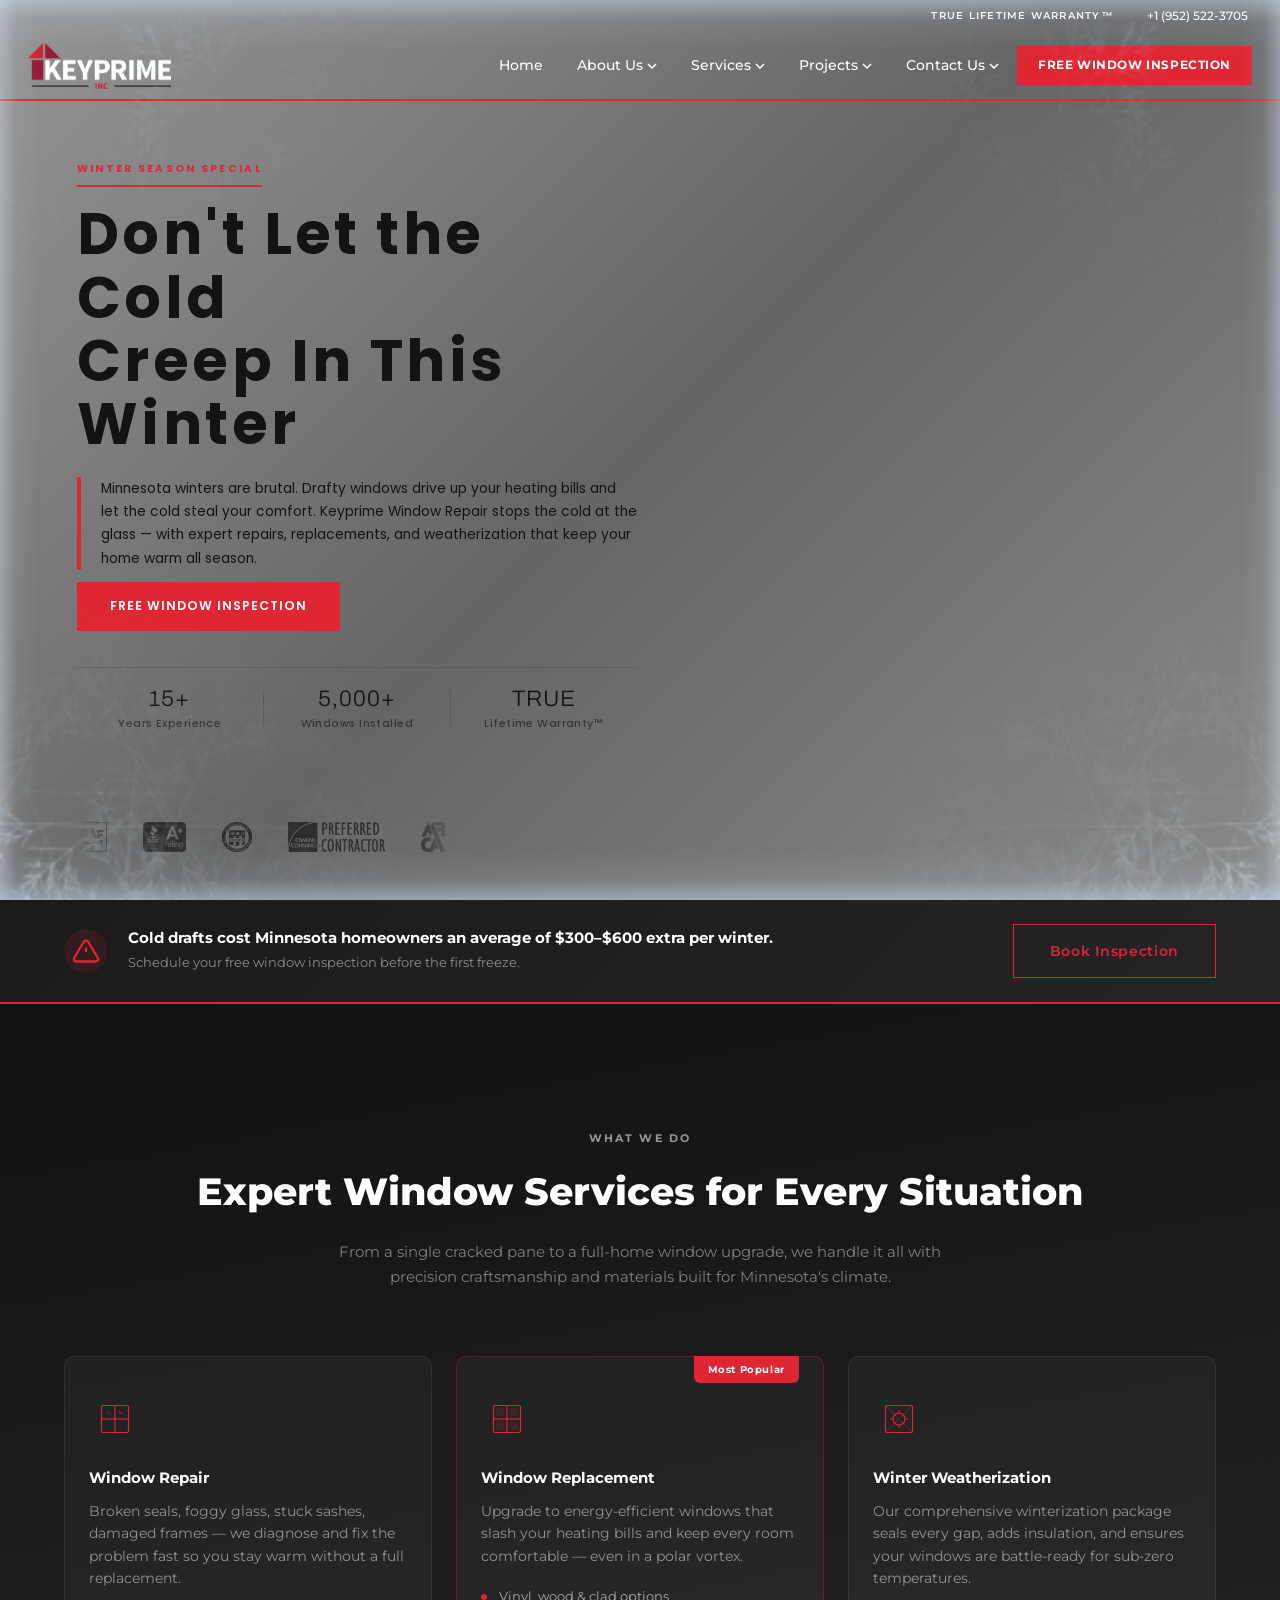
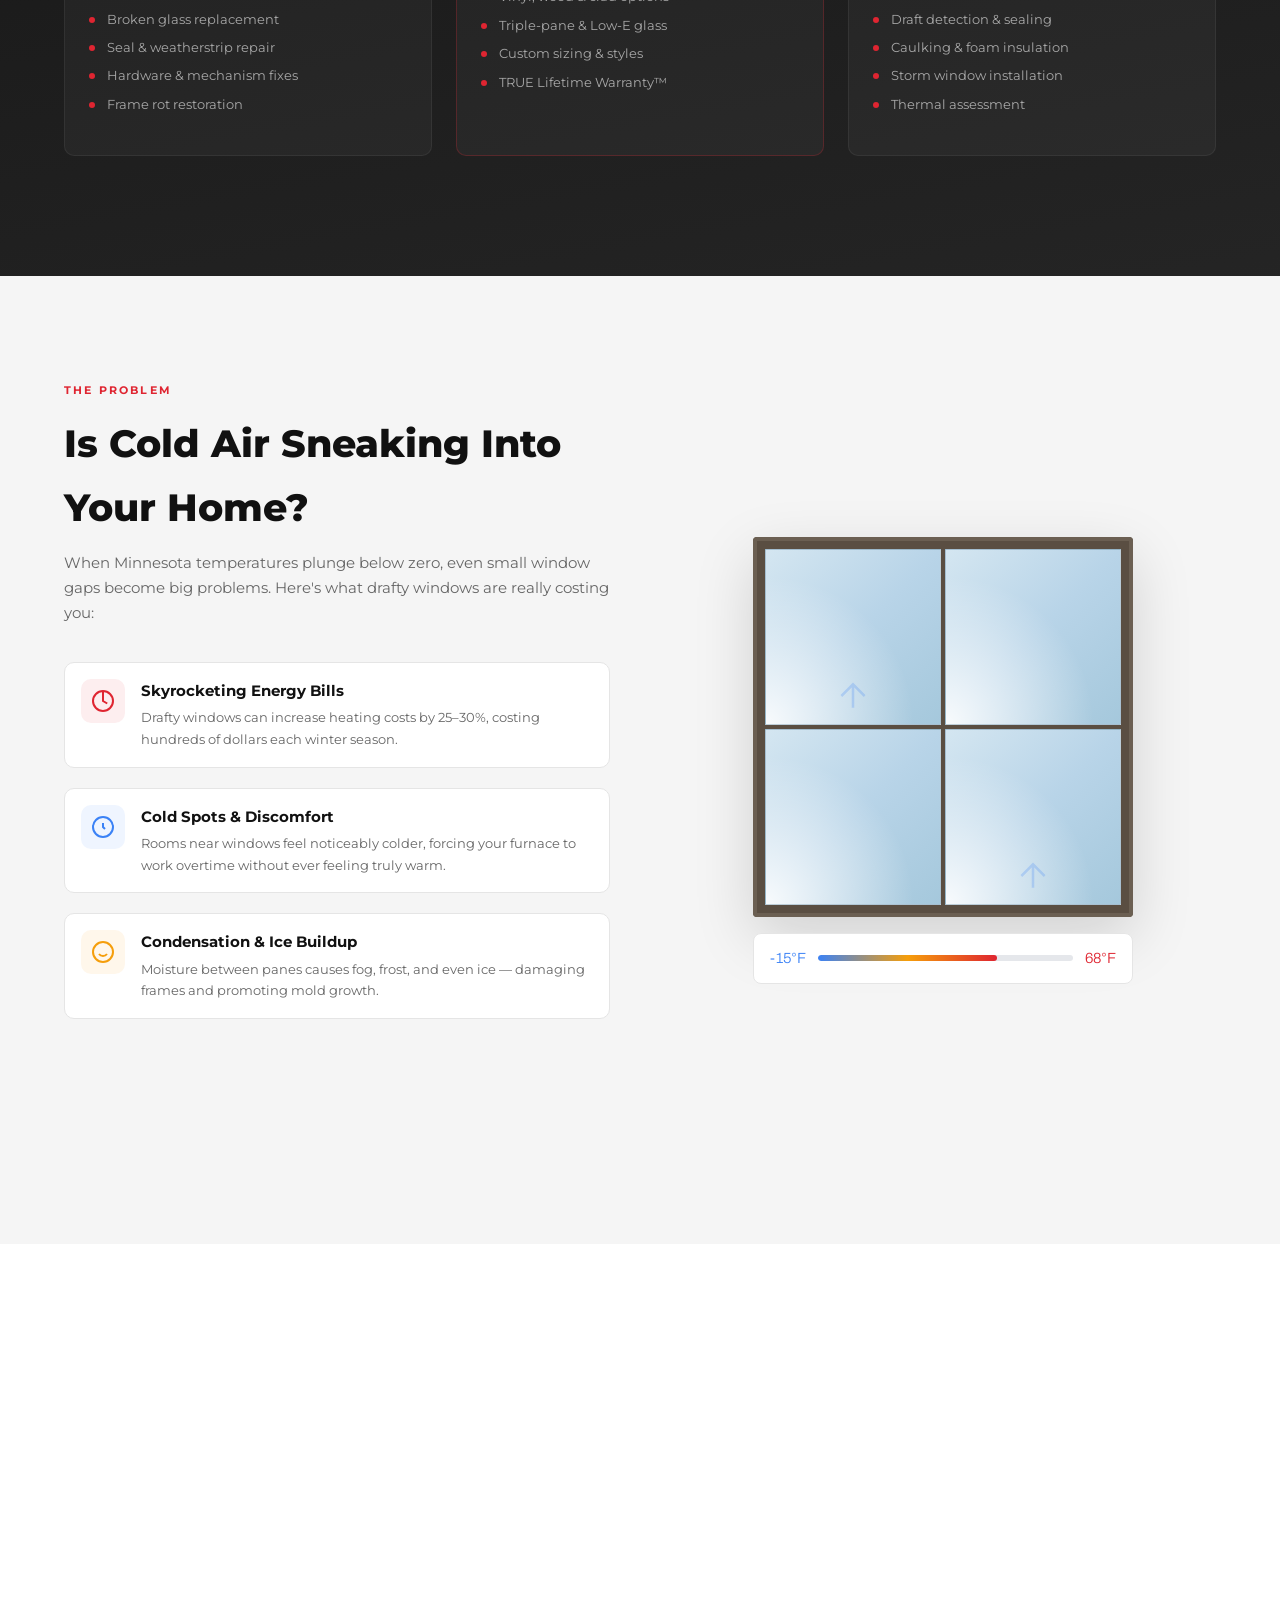
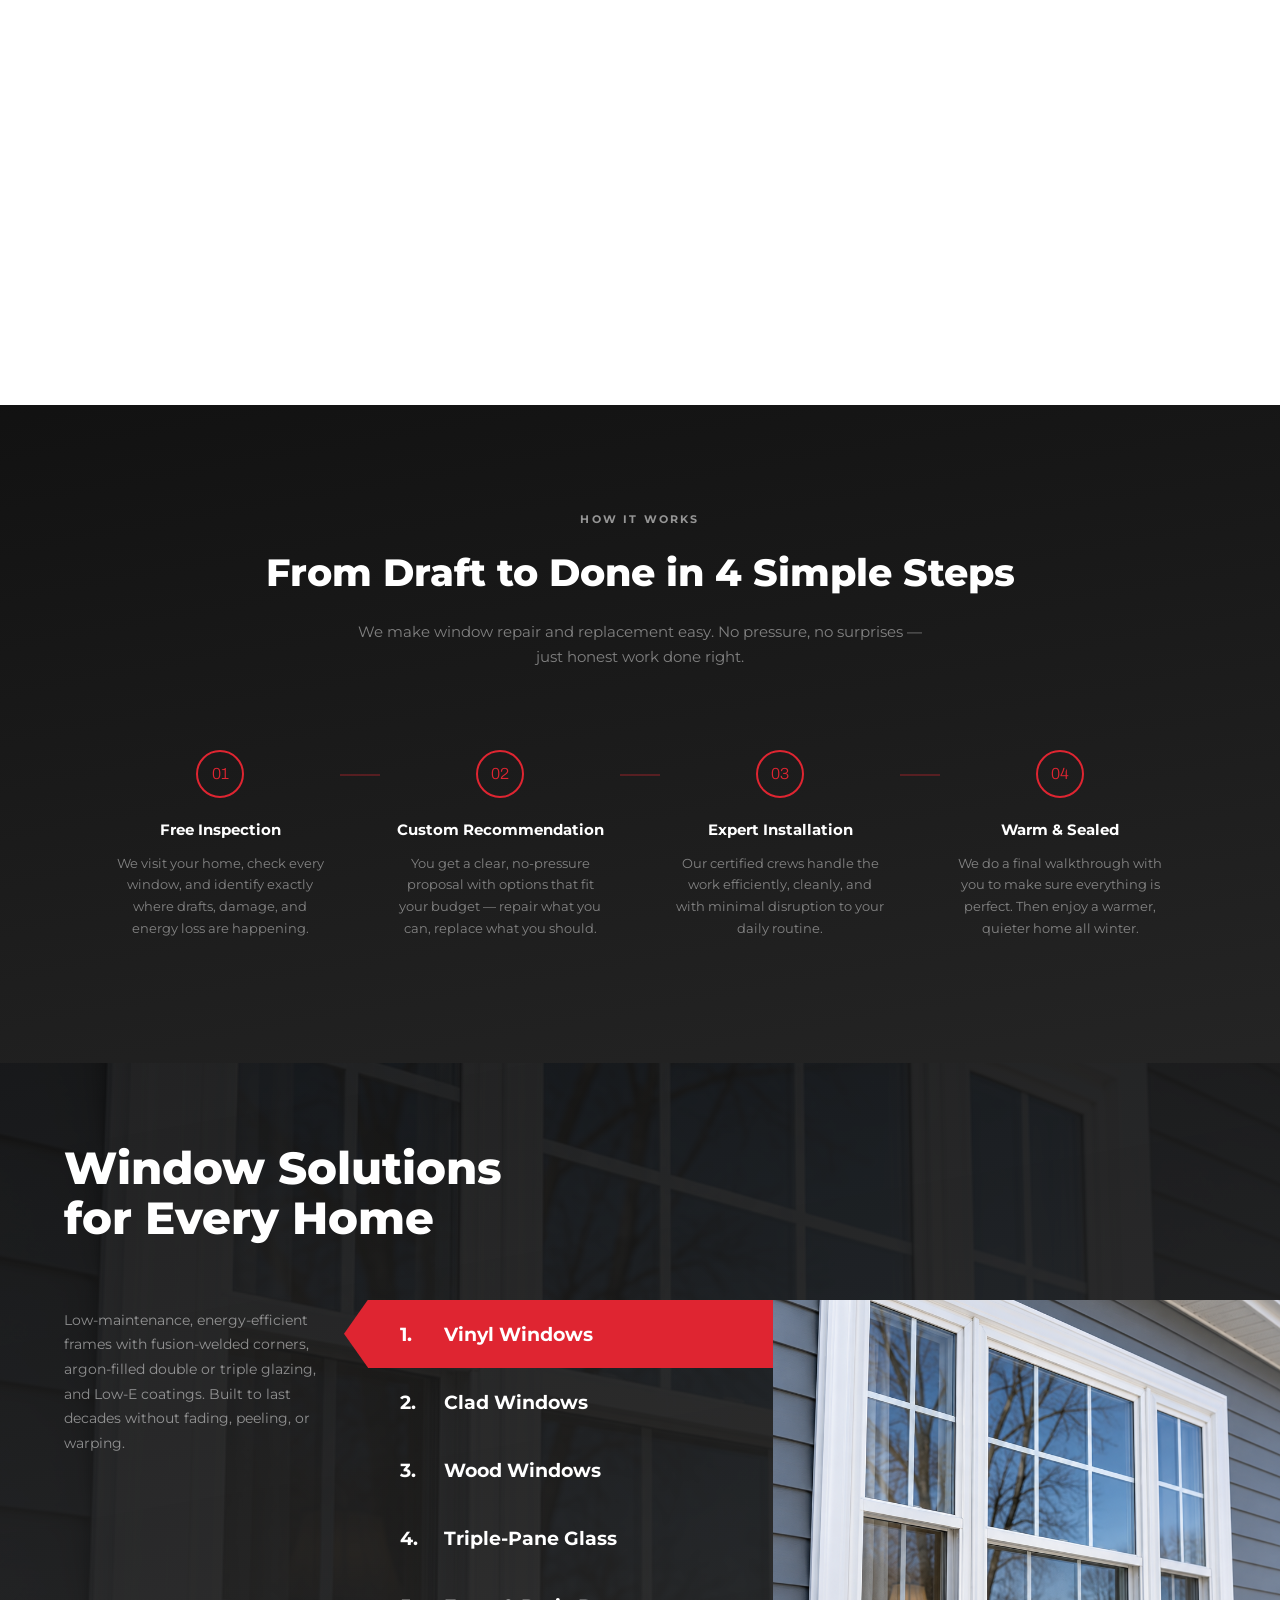
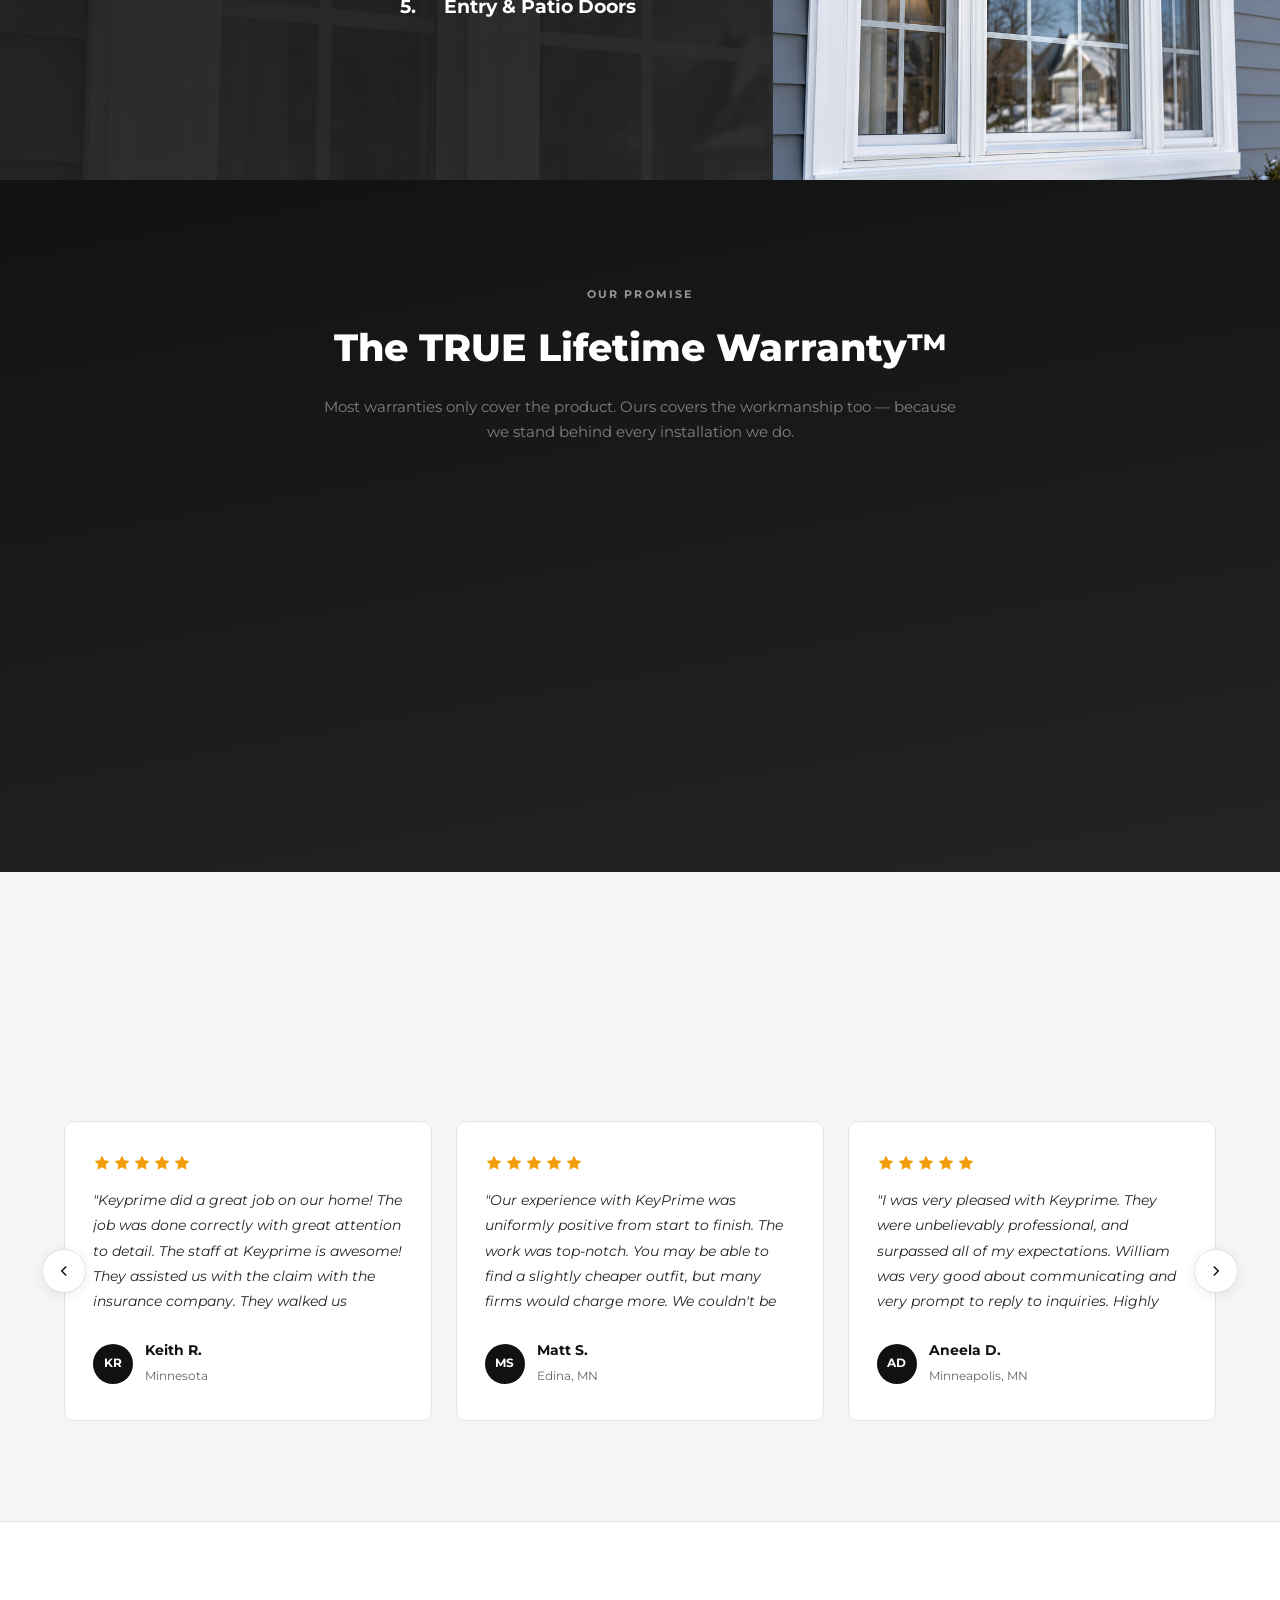
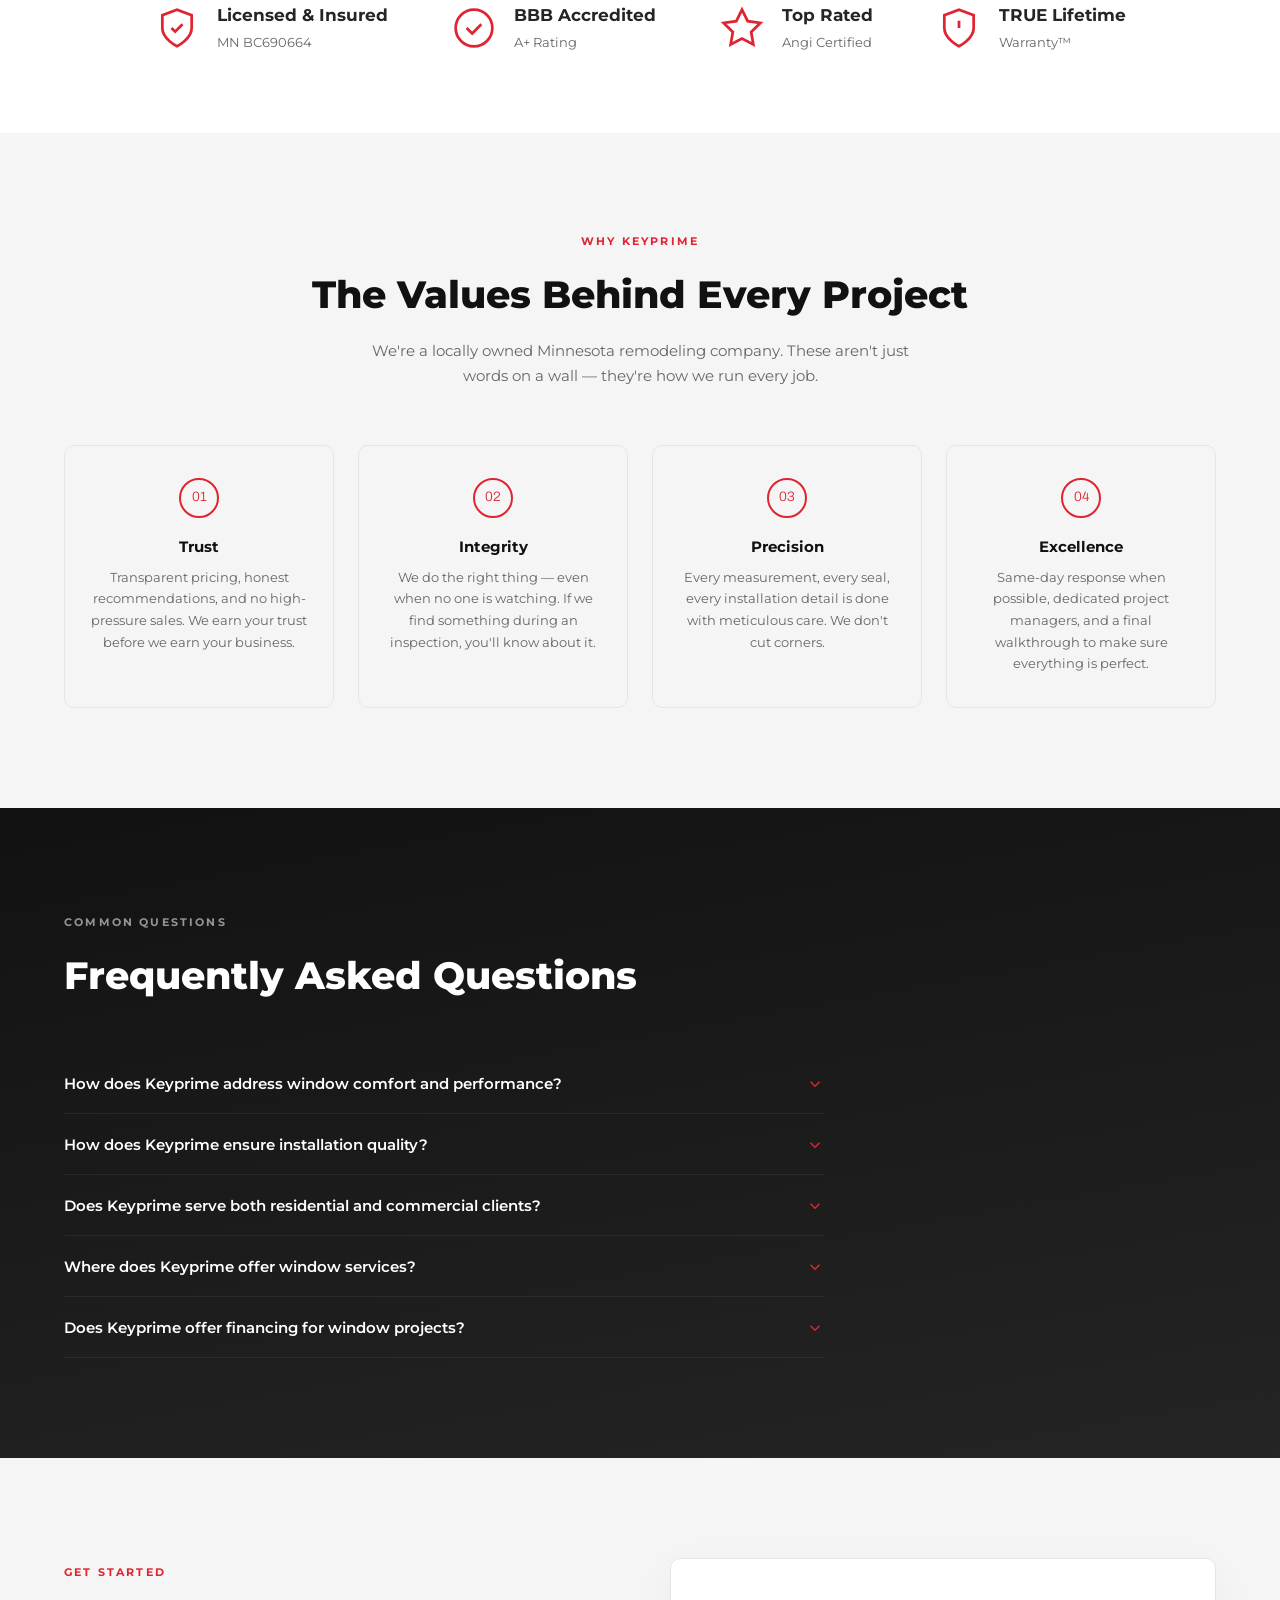
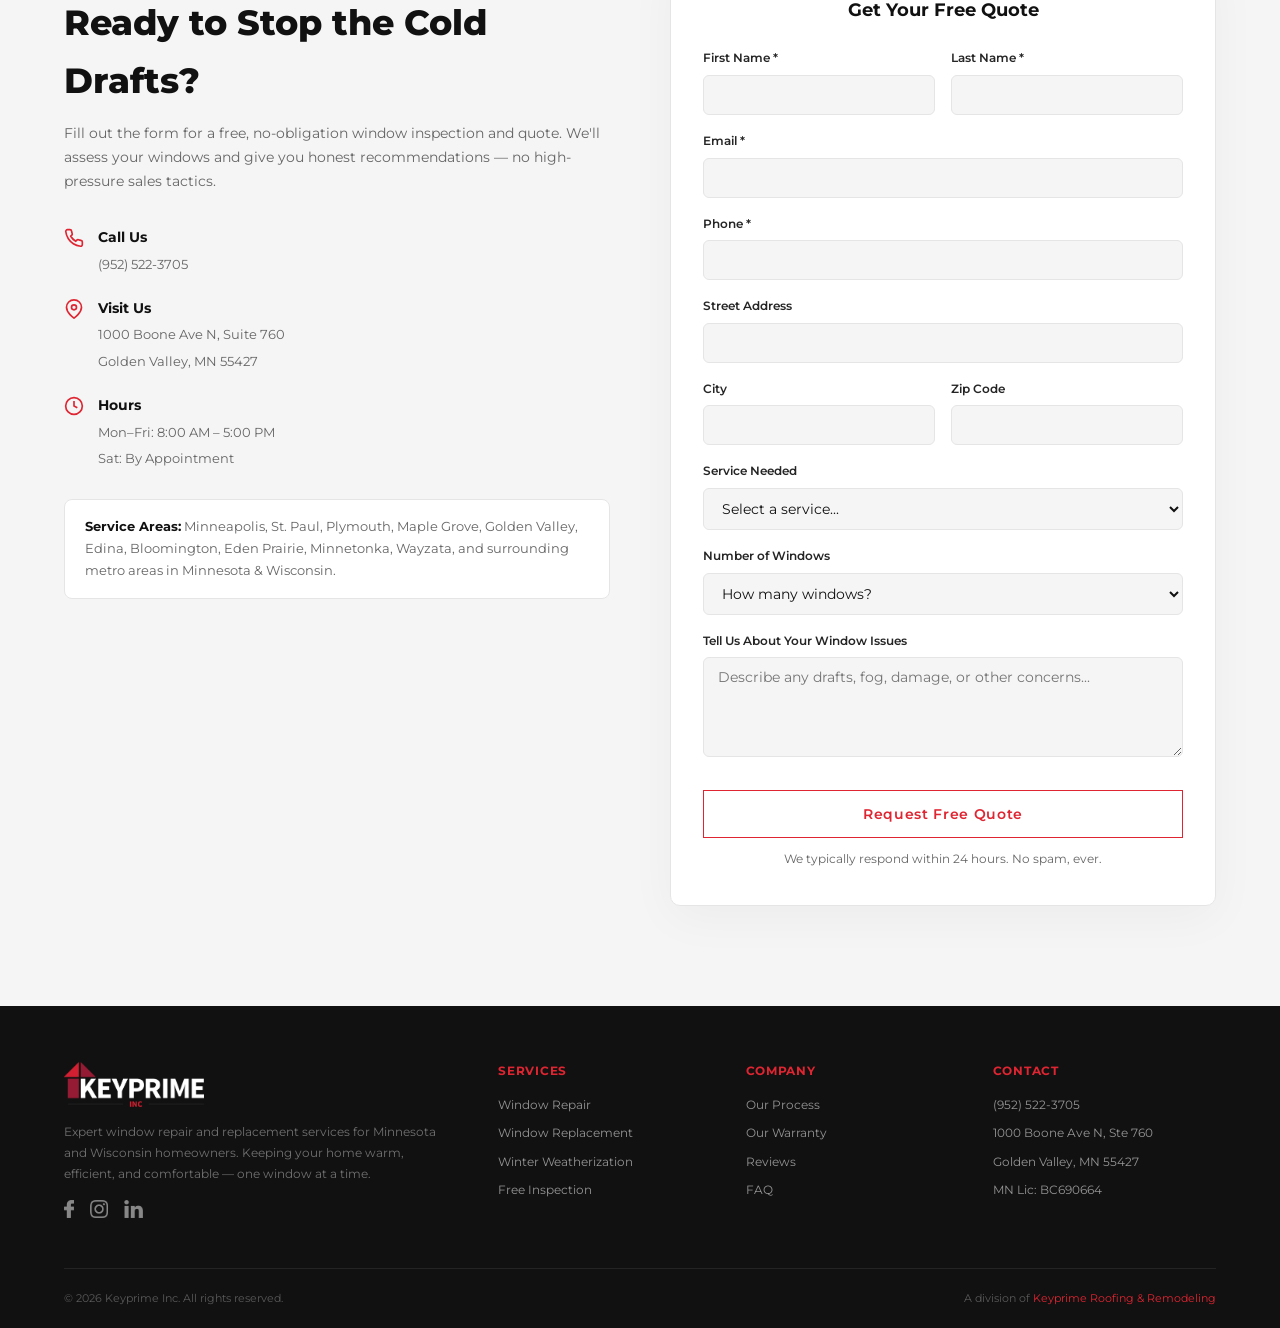
==== commit 705eda9b: "Add cache-busting query strings to CSS and JS references Co-Authored-By: Claude Opus 4.6 <noreply@an" ====
--- a/index.html
+++ b/index.html
@@ -9,7 +9,7 @@
   <link rel="preconnect" href="https://fonts.googleapis.com">
   <link rel="preconnect" href="https://fonts.gstatic.com" crossorigin>
   <link href="https://fonts.googleapis.com/css2?family=Archivo:wght@100;200;300;400&family=Montserrat:wght@300;400;500;600;700;800;900&family=Poppins:wght@300;400;500;600;700;800;900&display=swap" rel="stylesheet">
-  <link rel="stylesheet" href="css/style.css">
+  <link rel="stylesheet" href="css/style.css?v=2">
 </head>
 <body>
 
@@ -896,6 +896,6 @@
     <div class="frost__blur"></div>
   </div>
 
-  <script src="js/main.js"></script>
+  <script src="js/main.js?v=2"></script>
 </body>
 </html>
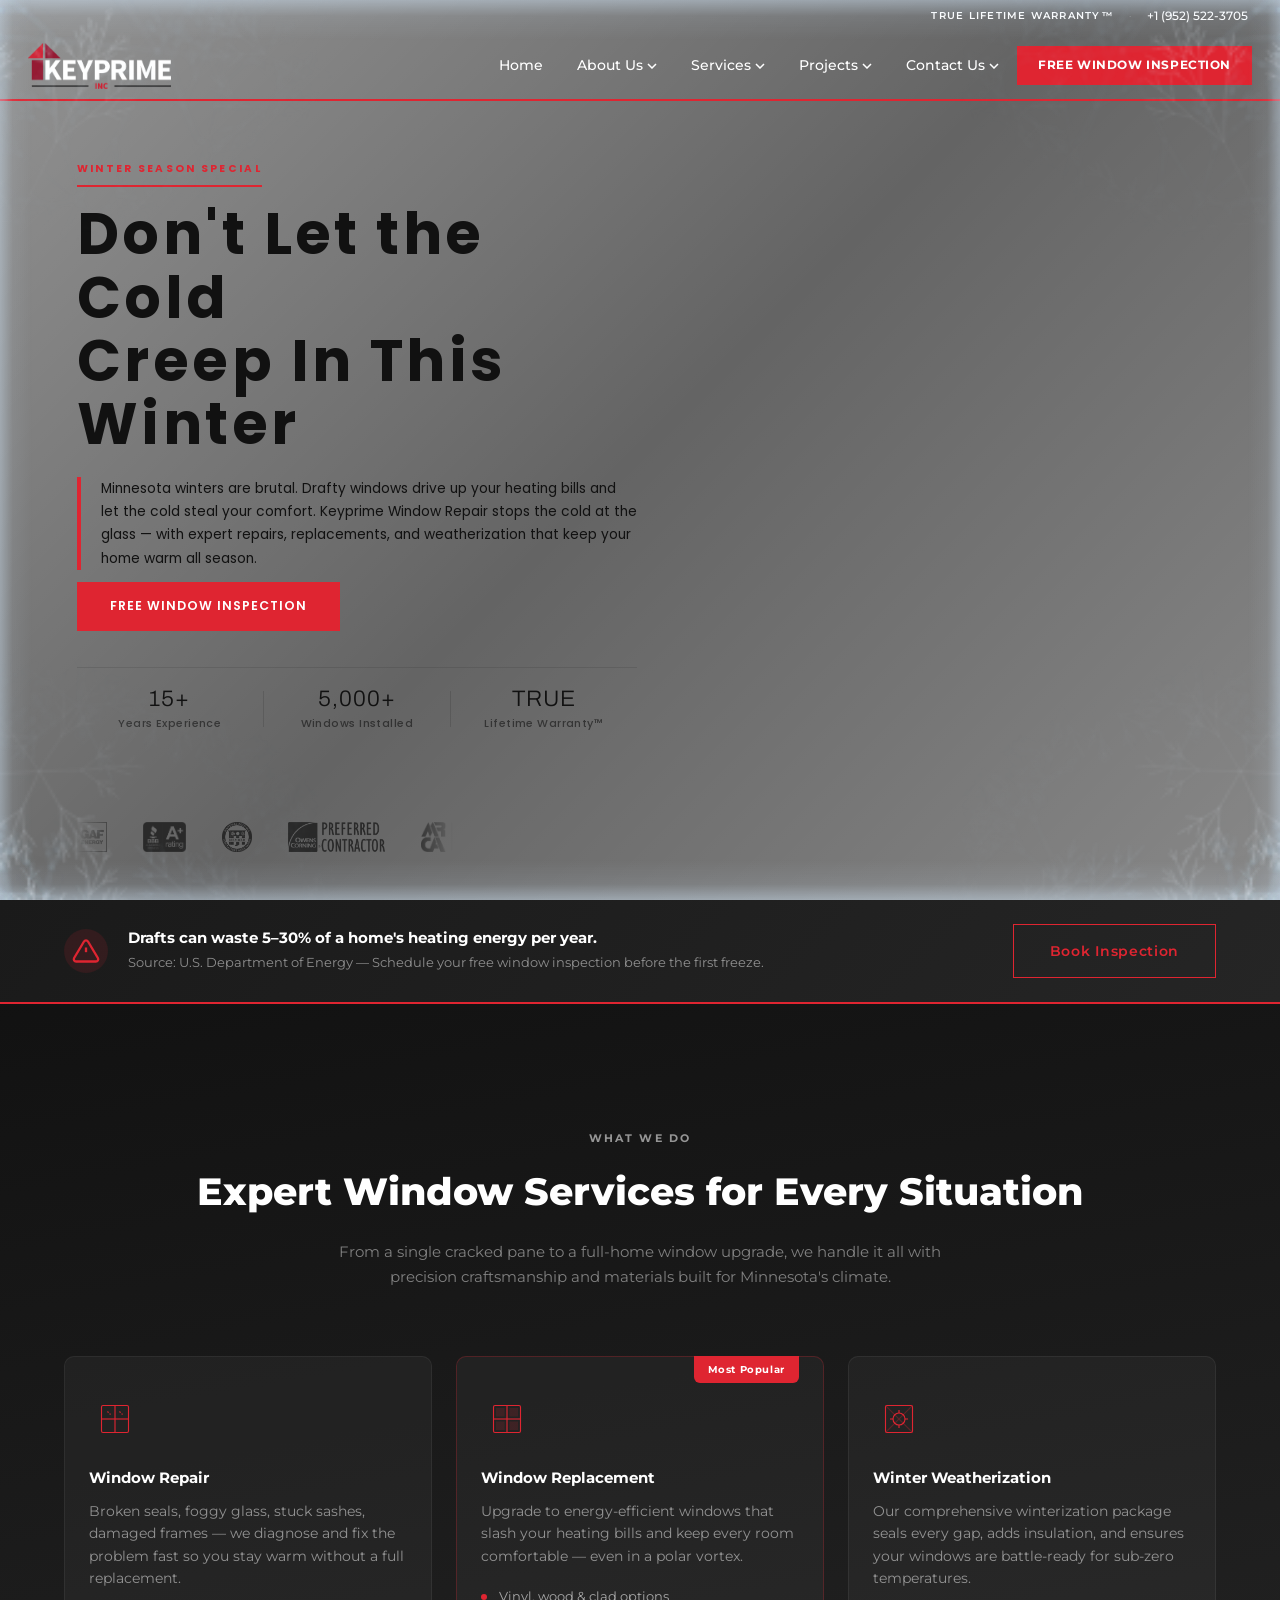
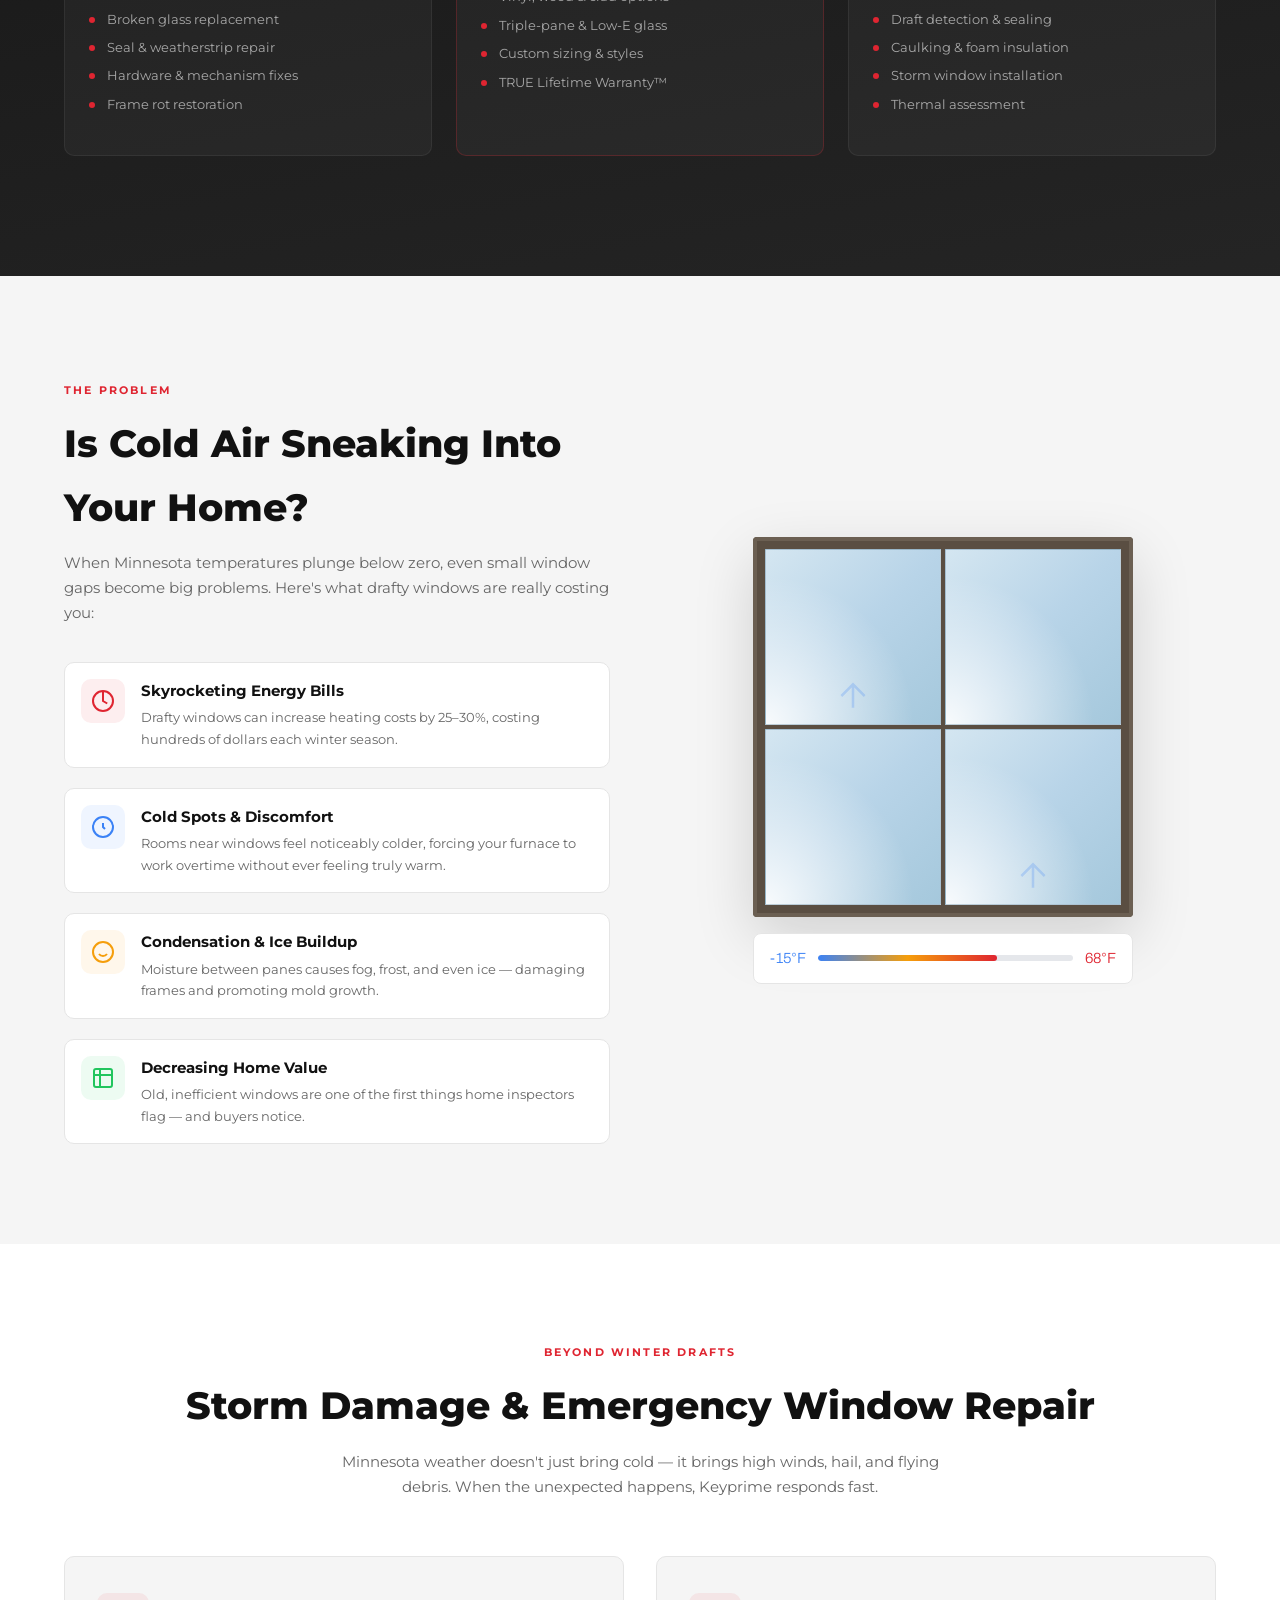
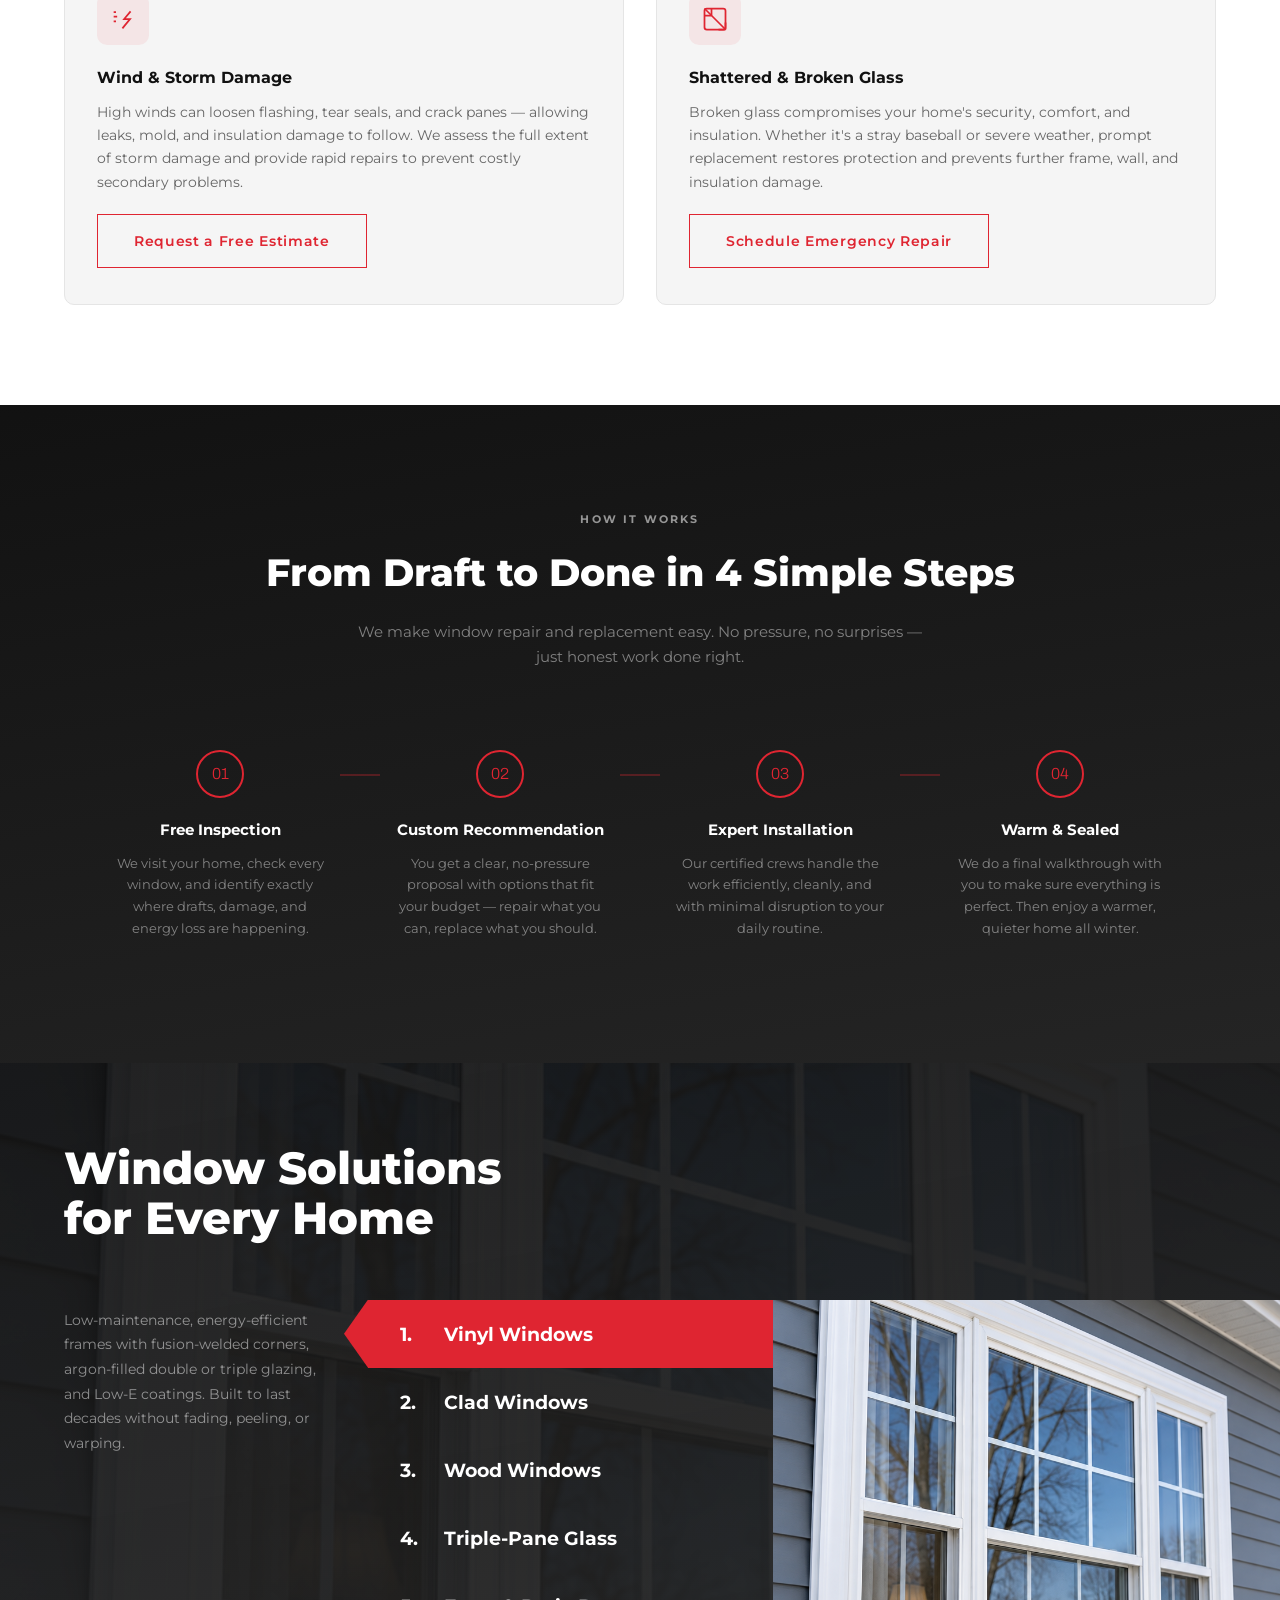
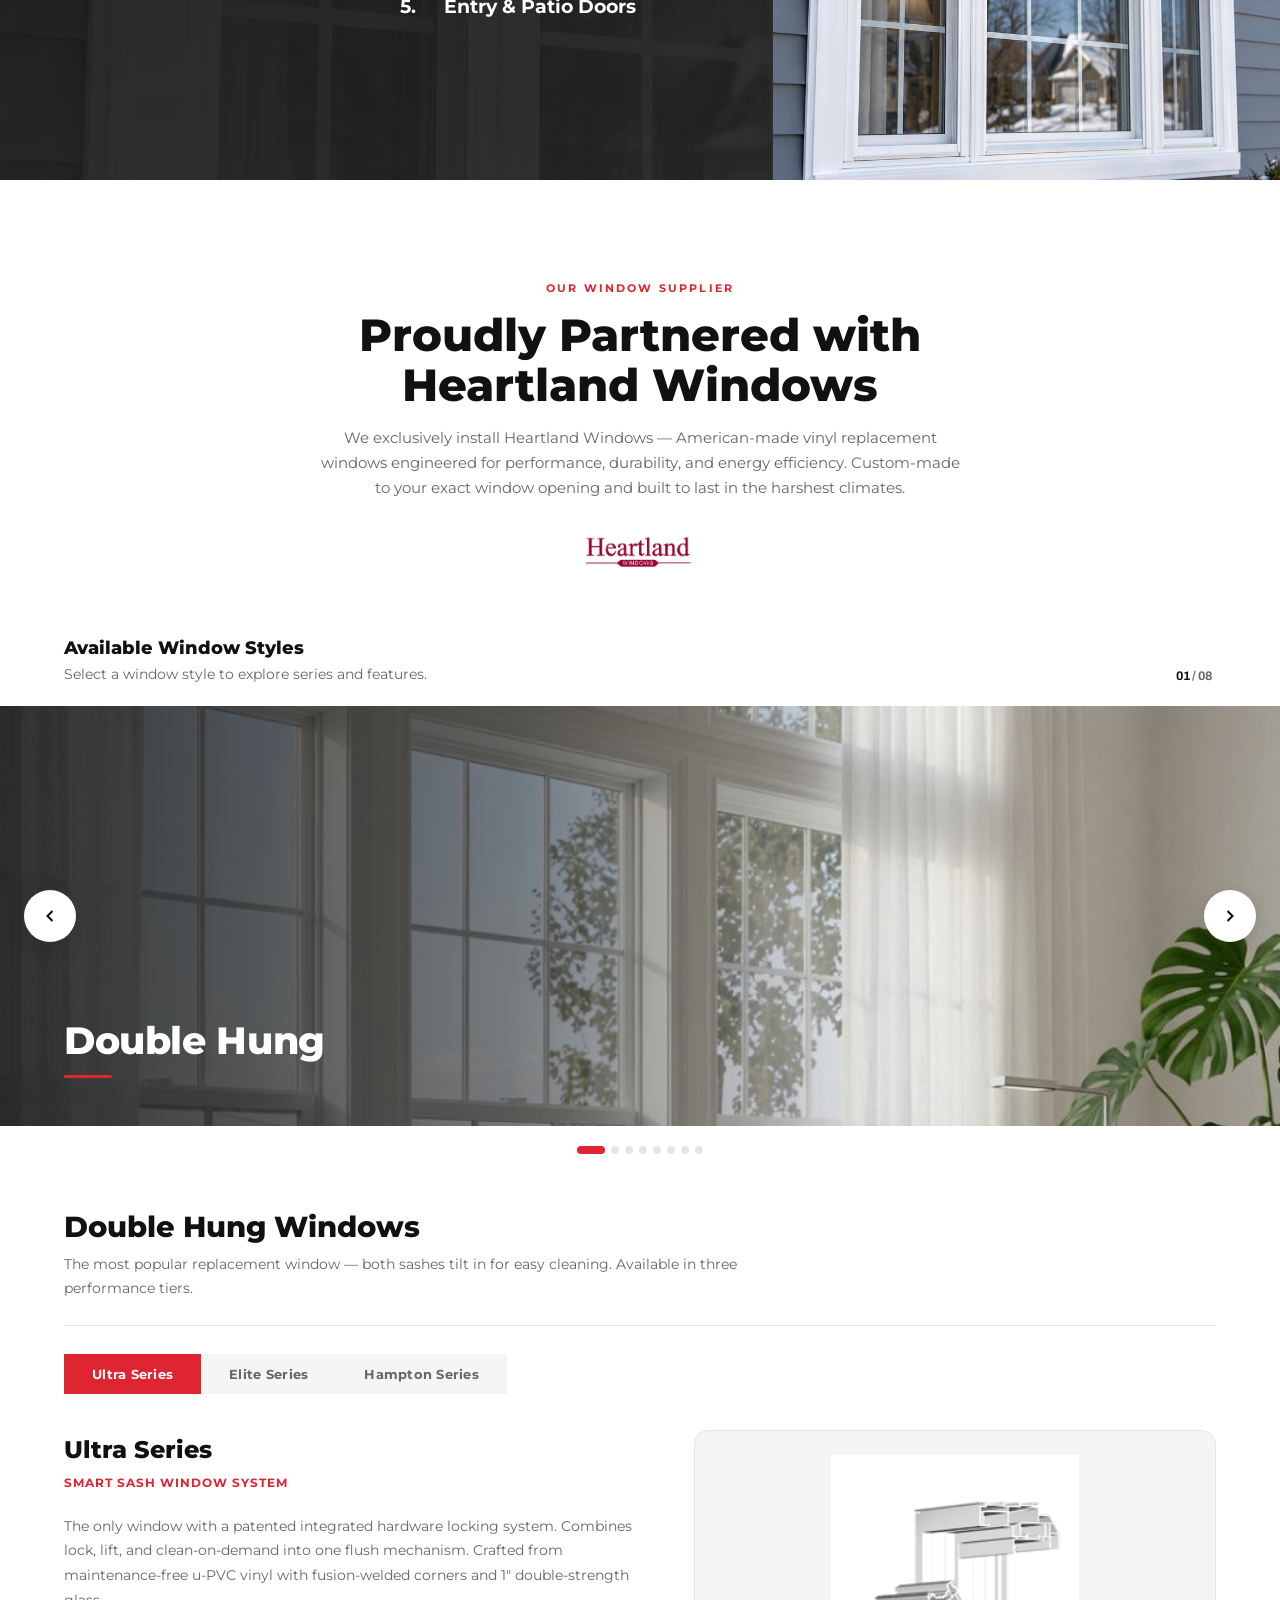
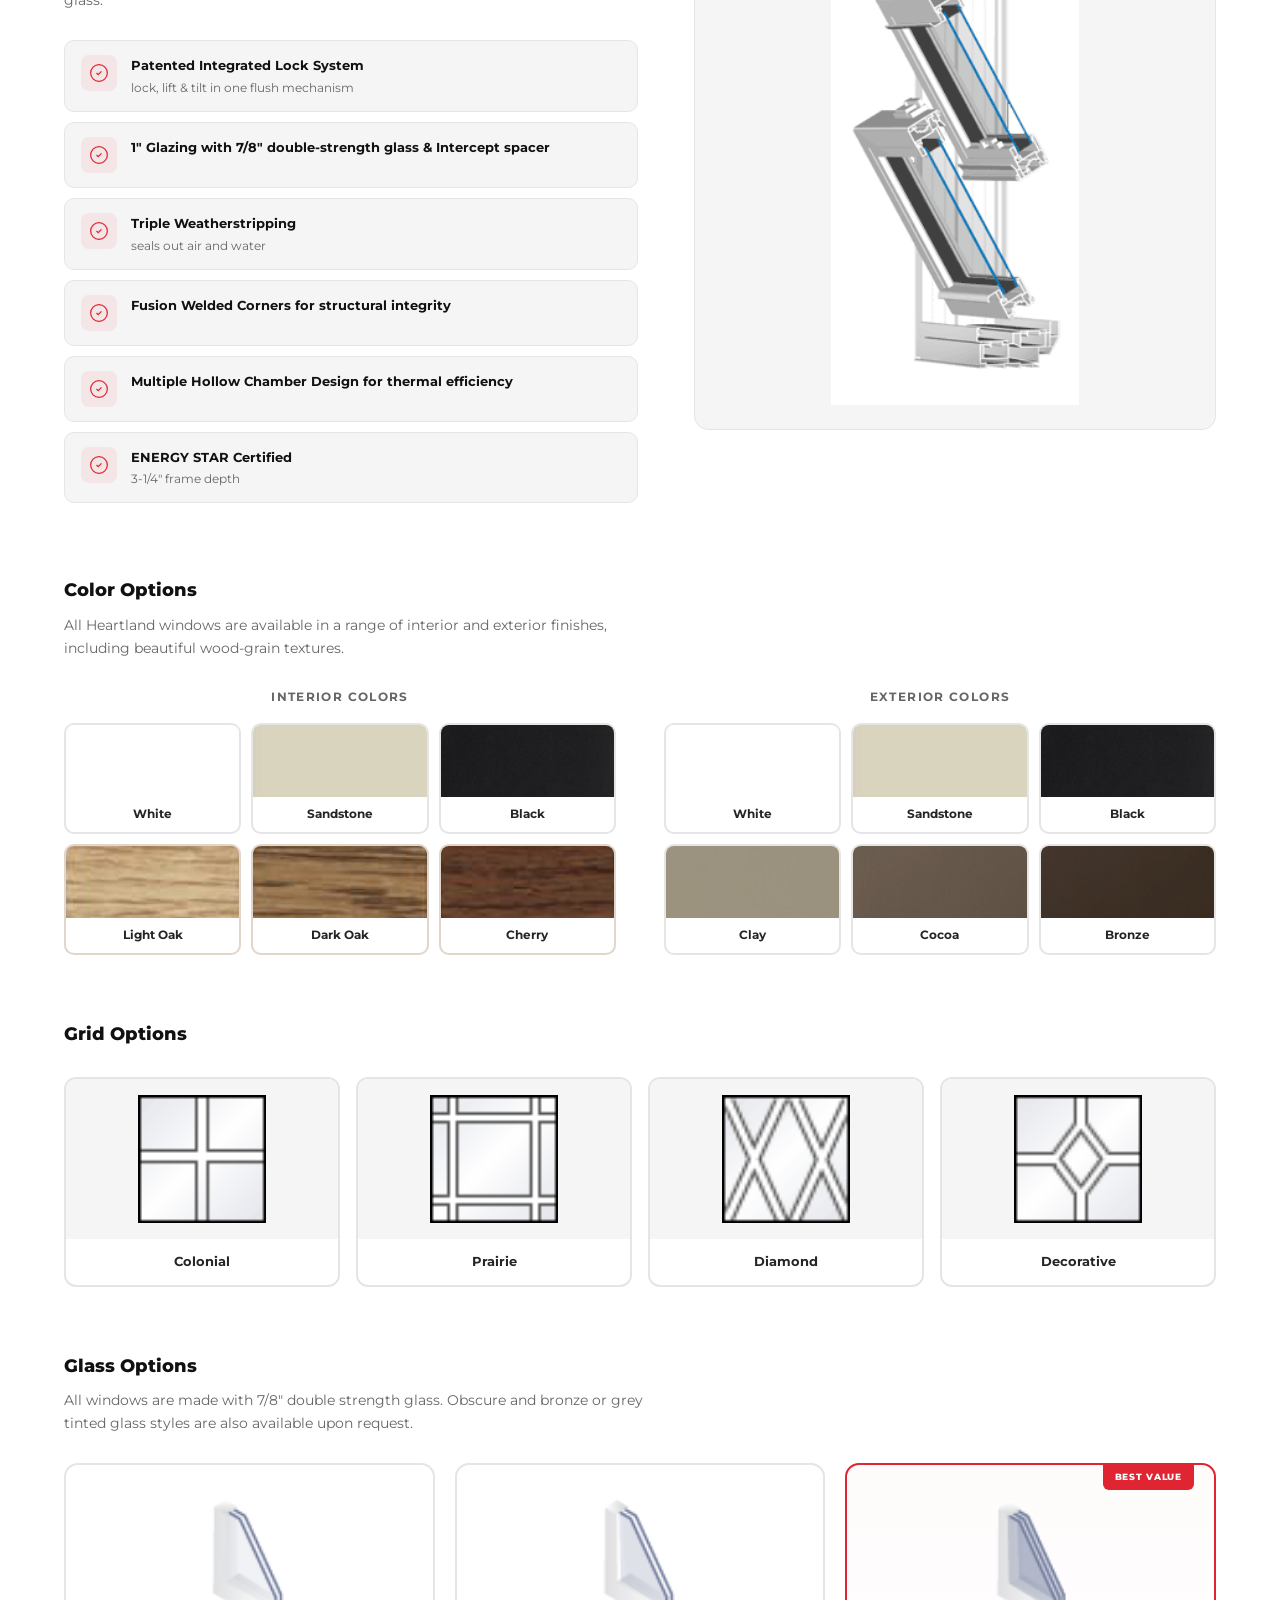
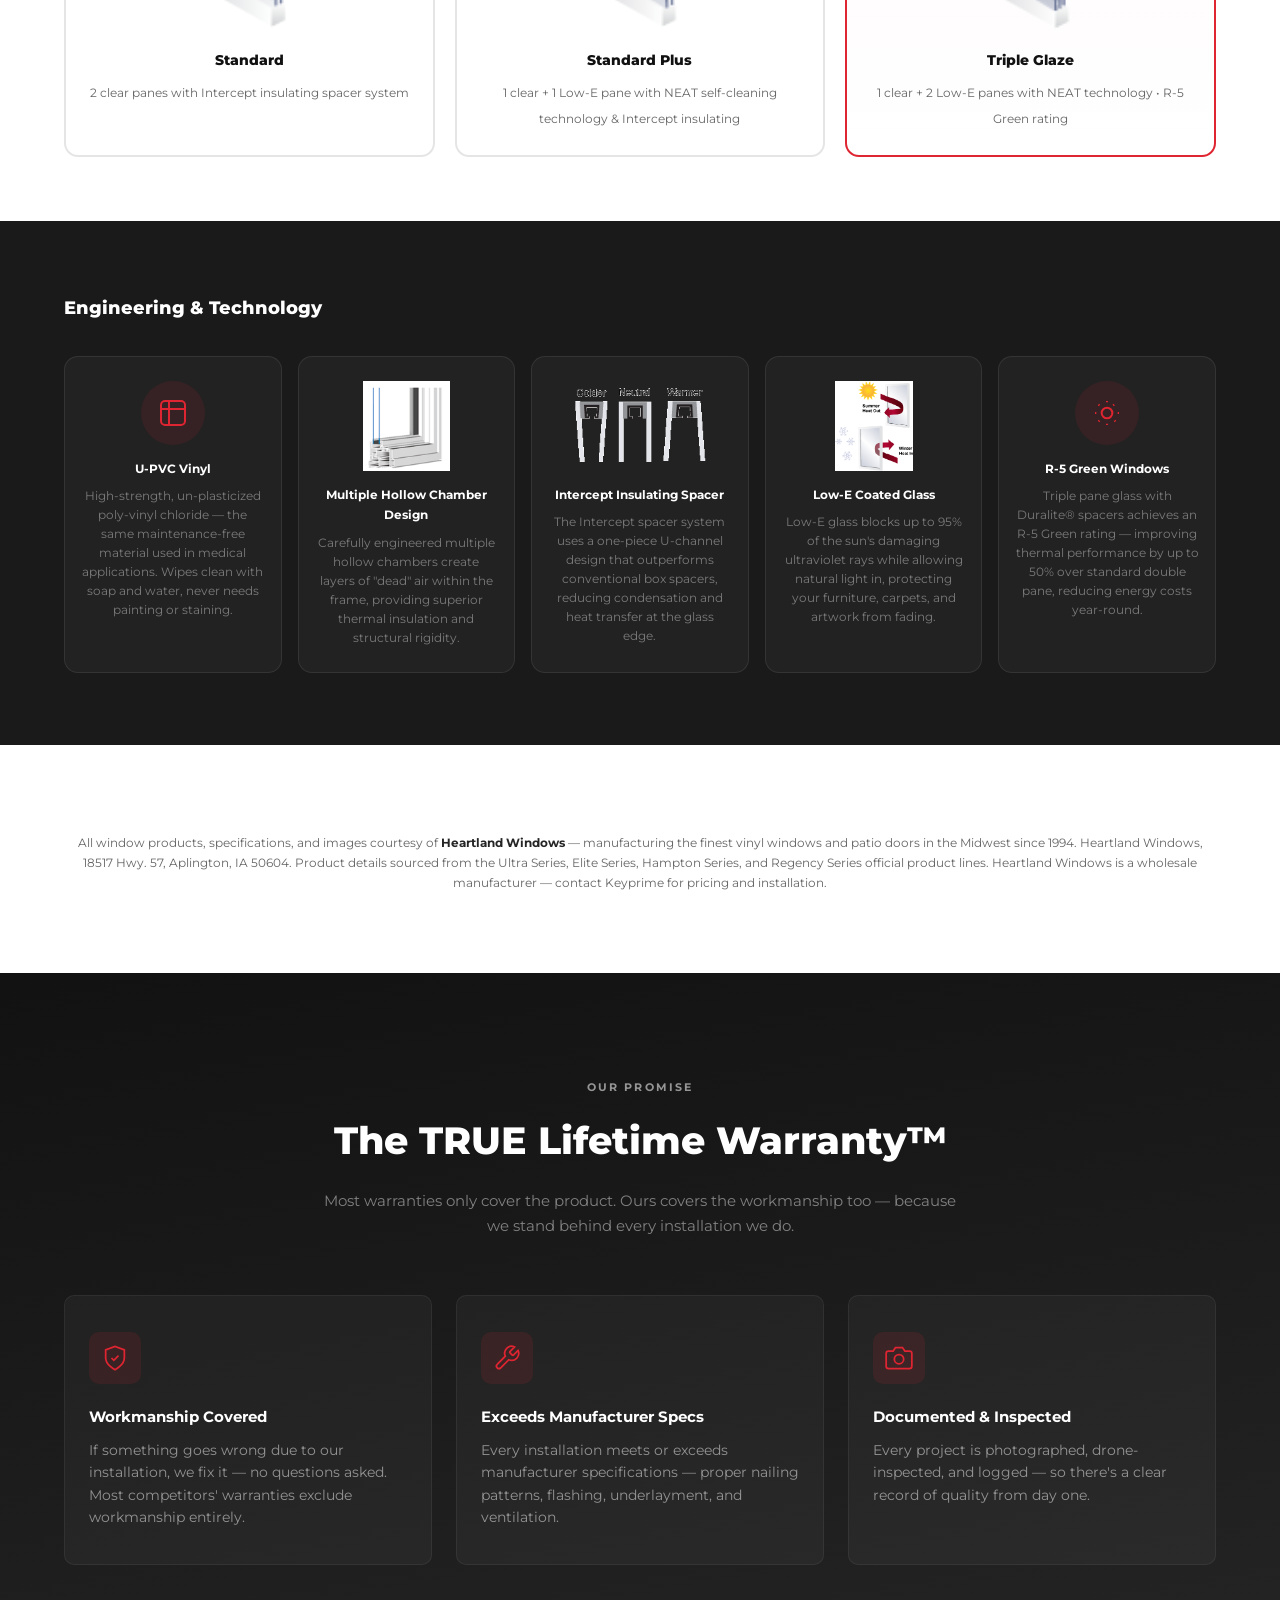
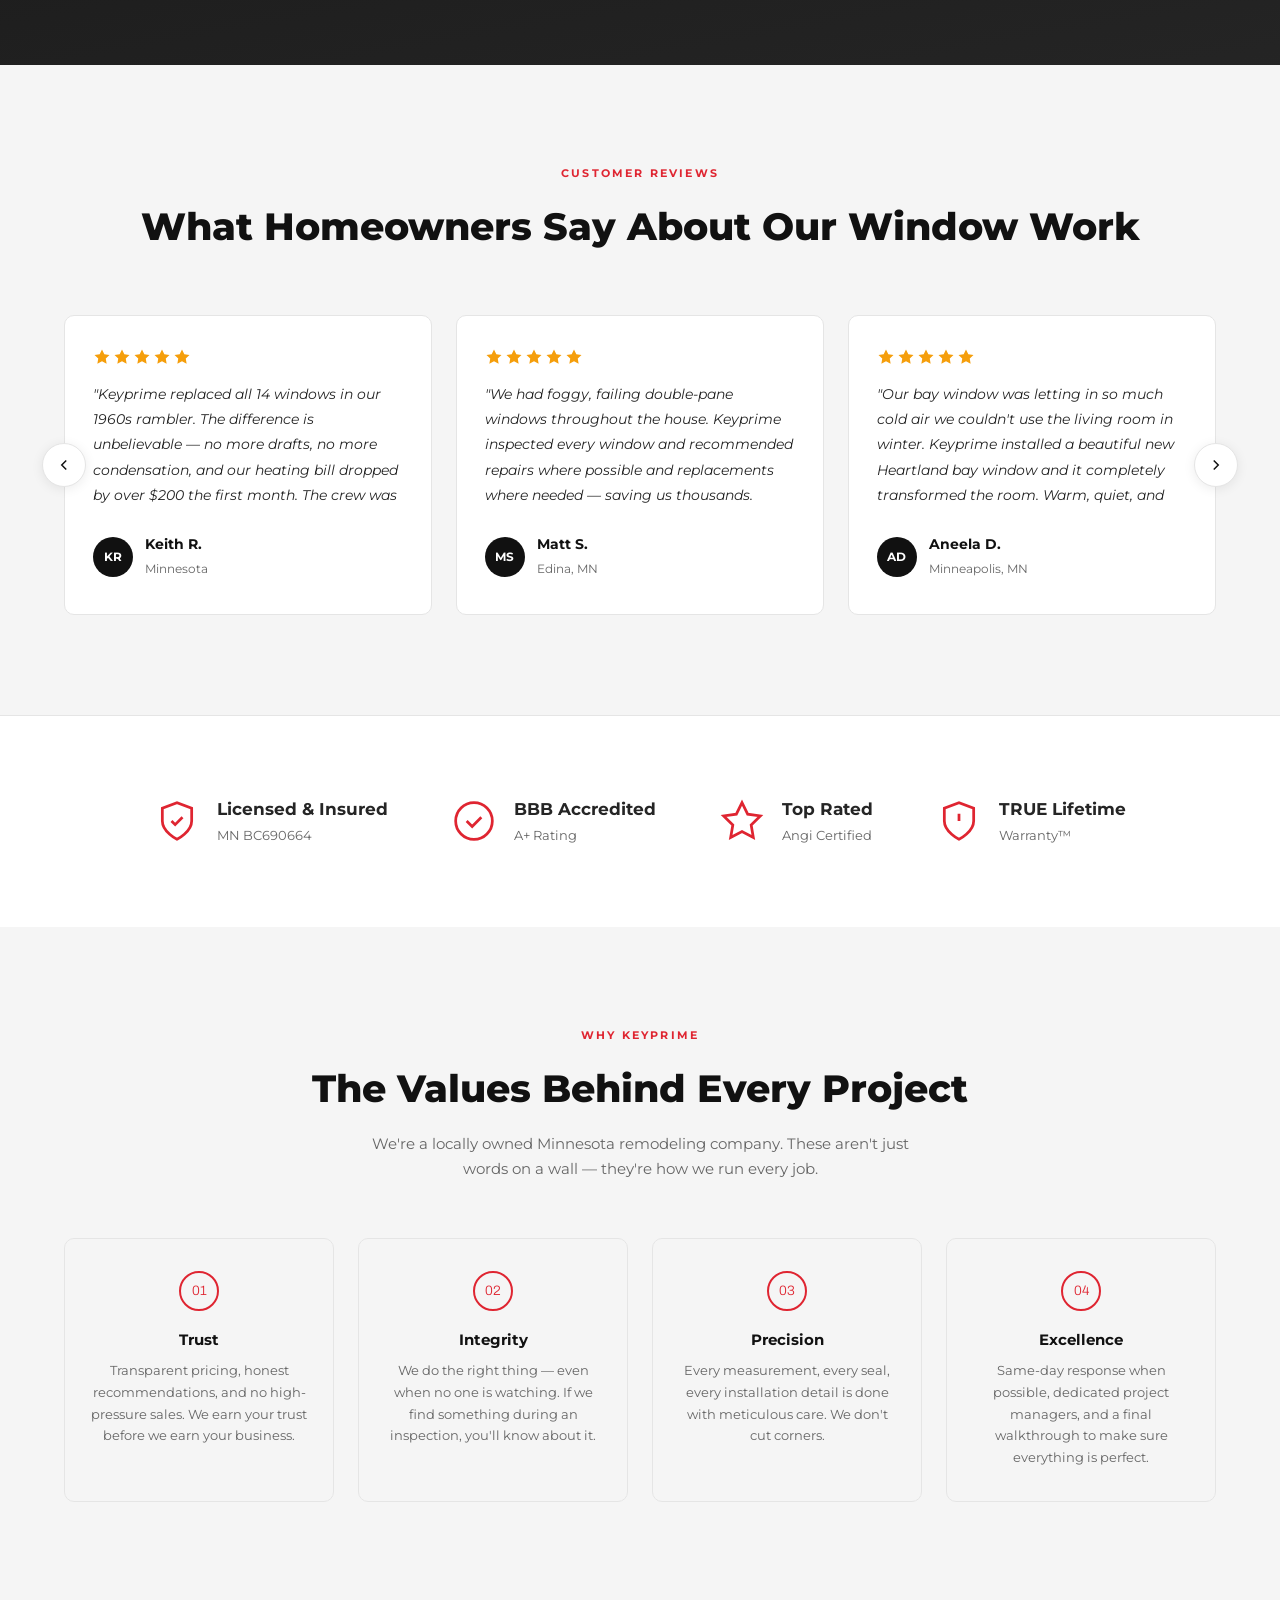
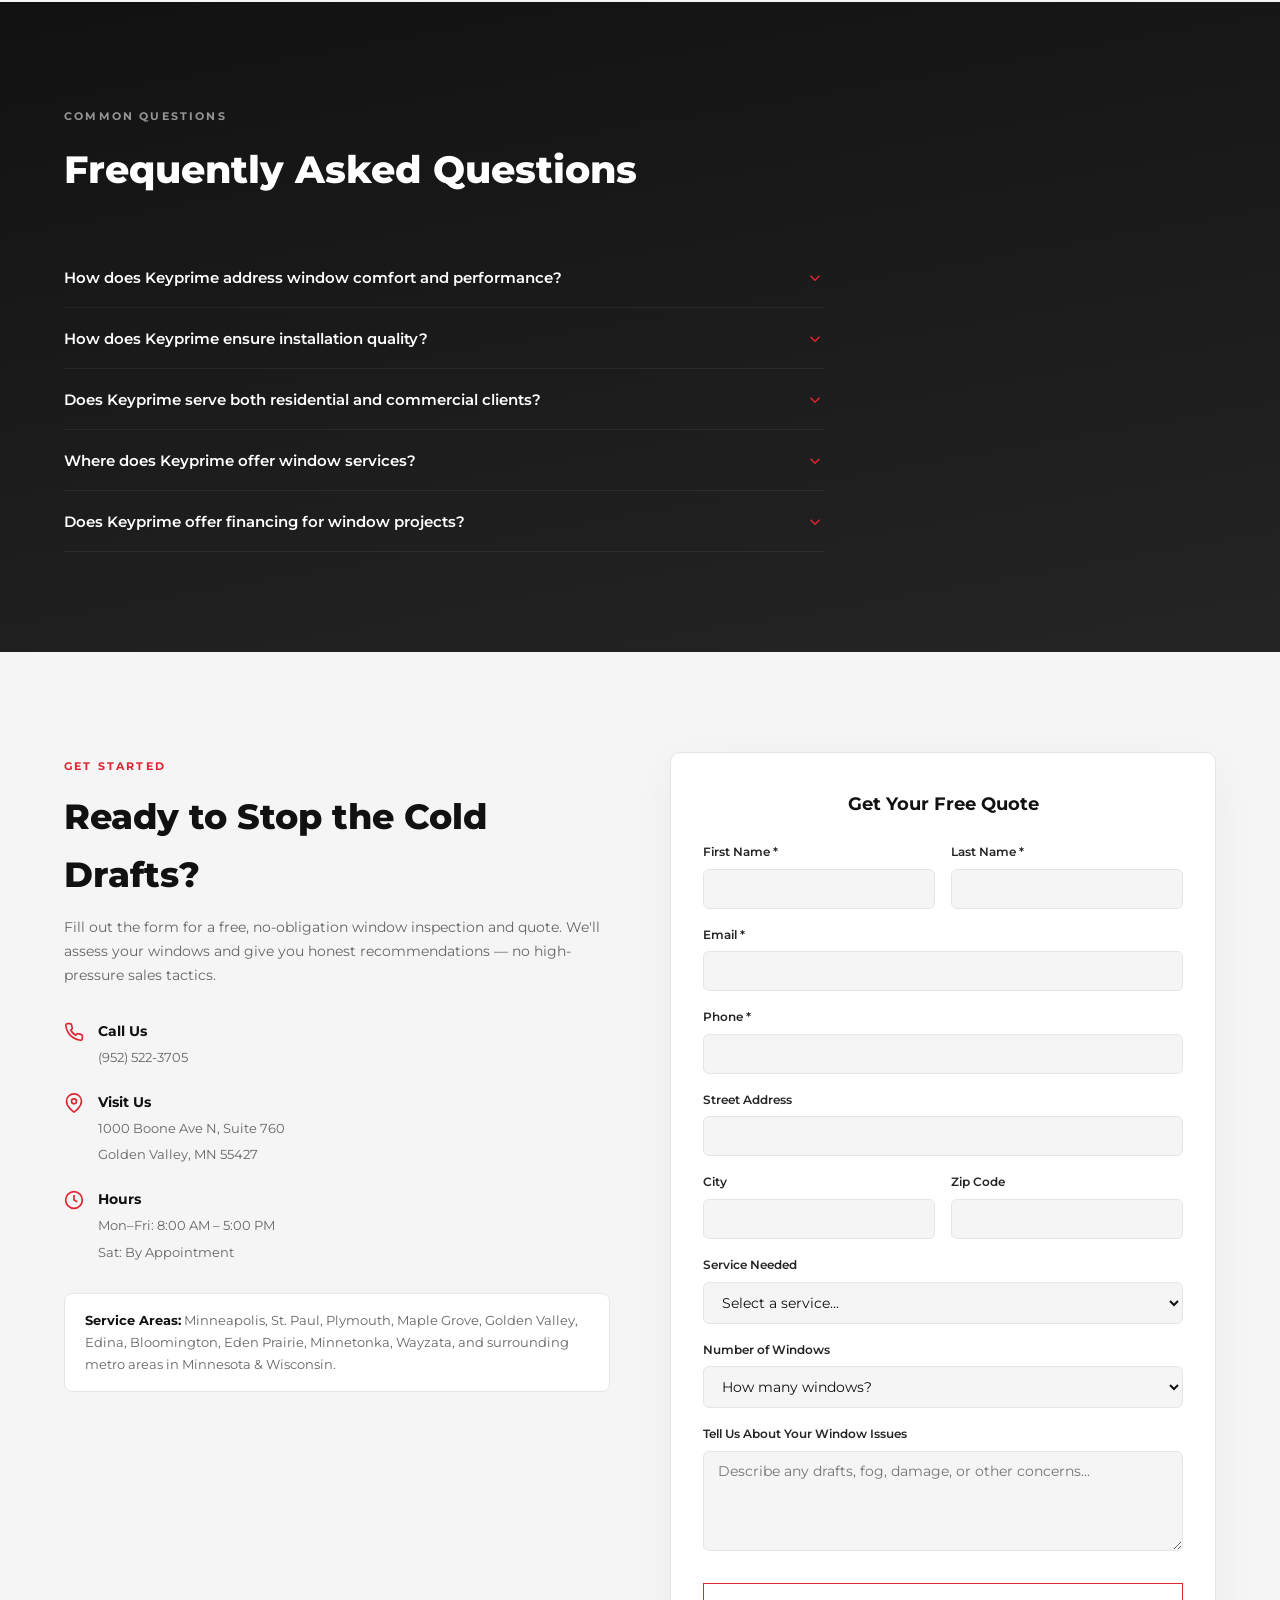
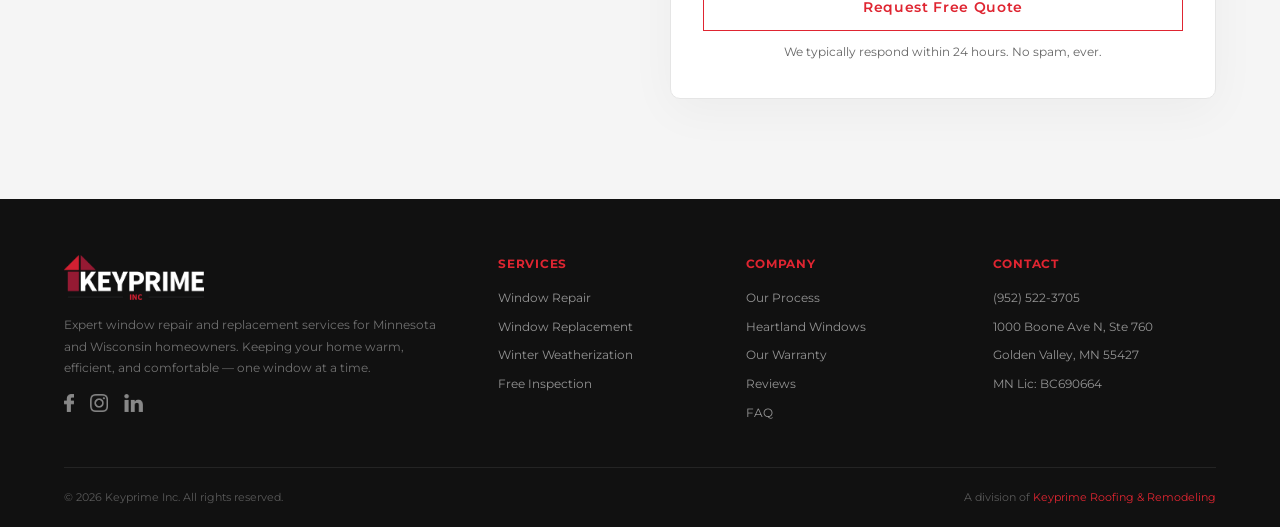
==== commit 798a0a70: "Rebuild Heartland Windows section with full-width hero slider, per-type series, and modern layout - " ====
--- a/index.html
+++ b/index.html
@@ -9,7 +9,7 @@
   <link rel="preconnect" href="https://fonts.googleapis.com">
   <link rel="preconnect" href="https://fonts.gstatic.com" crossorigin>
   <link href="https://fonts.googleapis.com/css2?family=Archivo:wght@100;200;300;400&family=Montserrat:wght@300;400;500;600;700;800;900&family=Poppins:wght@300;400;500;600;700;800;900&display=swap" rel="stylesheet">
-  <link rel="stylesheet" href="css/style.css?v=2">
+  <link rel="stylesheet" href="css/style.css?v=12">
 </head>
 <body>
 
@@ -128,12 +128,14 @@
         <img src="assets/logos/owens-corning.png" alt="Owens Corning">
         <img src="assets/logos/mrca.png" alt="MRCA">
         <img src="assets/logos/velux.png" alt="Velux">
+        <img src="assets/logos/heartland-windows.jpg" alt="Heartland Windows" style="height:26px">
         <img src="assets/logos/gaf.png" alt="GAF">
         <img src="assets/logos/bbb.png" alt="BBB">
         <img src="assets/logos/nrca.png" alt="NRCA">
         <img src="assets/logos/owens-corning.png" alt="Owens Corning">
         <img src="assets/logos/mrca.png" alt="MRCA">
         <img src="assets/logos/velux.png" alt="Velux">
+        <img src="assets/logos/heartland-windows.jpg" alt="Heartland Windows" style="height:26px">
       </div>
     </div>
   </header>
@@ -149,8 +151,8 @@
             <svg width="28" height="28" viewBox="0 0 24 24" fill="none" stroke="currentColor" stroke-width="2"><path d="M10.29 3.86L1.82 18a2 2 0 0 0 1.71 3h16.94a2 2 0 0 0 1.71-3L13.71 3.86a2 2 0 0 0-3.42 0z"/><line x1="12" y1="9" x2="12" y2="13"/><line x1="12" y1="17" x2="12.01" y2="17"/></svg>
           </div>
           <div class="winter-alert__text">
-            <strong>Cold drafts cost Minnesota homeowners an average of $300–$600 extra per winter.</strong>
-            <span>Schedule your free window inspection before the first freeze.</span>
+            <strong>Drafts can waste 5–30% of a home's heating energy per year.</strong>
+            <span>Source: <a href="https://www.energy.gov/energysaver/air-sealing-your-home" target="_blank" rel="noopener noreferrer">U.S. Department of Energy</a> — Schedule your free window inspection before the first freeze.</span>
           </div>
           <a href="#contact" class="btn btn--primary">Book Inspection</a>
         </div>
@@ -407,6 +409,257 @@
       </div>
     </section>
 
+    <!-- ===== HEARTLAND WINDOWS — OUR PARTNER ===== -->
+    <section class="heartland" id="heartland">
+      <div class="container">
+        <div class="heartland__header anim-in">
+          <span class="tag tag--center">Our Window Supplier</span>
+          <h2 class="heartland__heading">Proudly Partnered with<br>Heartland Windows</h2>
+          <p class="heartland__sub">We exclusively install Heartland Windows — American-made vinyl replacement windows engineered for performance, durability, and energy efficiency. Custom-made to your exact window opening and built to last in the harshest climates.</p>
+          <div class="heartland__logo-wrap">
+            <img src="assets/logos/heartland-windows.jpg" alt="Heartland Windows" class="heartland__logo">
+          </div>
+        </div>
+
+        <!-- Window Types — full-width carousel -->
+        <div class="heartland__types anim-in" data-delay="150">
+          <div class="heartland__types-header">
+            <div>
+              <h3 class="heartland__section-title">Available Window Styles</h3>
+              <p class="heartland__section-sub">Select a window style to explore series and features.</p>
+            </div>
+            <div class="heartland__slider-nav">
+              <span class="heartland__slider-counter" id="hSliderCount"><strong>01</strong> / 08</span>
+            </div>
+          </div>
+          <div class="heartland__carousel-wrap">
+            <button class="heartland__carousel-btn heartland__carousel-btn--prev" id="hCarouselPrev" aria-label="Previous">
+              <svg width="20" height="20" viewBox="0 0 24 24" fill="none" stroke="currentColor" stroke-width="2.5"><path d="M15 18l-6-6 6-6"/></svg>
+            </button>
+            <div class="heartland__carousel" id="hCarousel">
+              <button class="heartland__type-card heartland__type-card--active" data-type="double-hung">
+                <div class="heartland__type-img"><img src="assets/images/heartland/types/double-hung.jpg" alt="Double Hung Window" loading="lazy"></div>
+                <span>Double Hung</span>
+              </button>
+              <button class="heartland__type-card" data-type="single-hung">
+                <div class="heartland__type-img"><img src="assets/images/heartland/types/single-hung.jpg" alt="Single Hung Window" loading="lazy"></div>
+                <span>Single Hung</span>
+              </button>
+              <button class="heartland__type-card" data-type="slider">
+                <div class="heartland__type-img"><img src="assets/images/heartland/types/slider.png" alt="Slider Window" loading="lazy"></div>
+                <span>Slider</span>
+              </button>
+              <button class="heartland__type-card" data-type="casement">
+                <div class="heartland__type-img"><img src="assets/images/heartland/types/casement.png" alt="Casement Window" loading="lazy"></div>
+                <span>Casement</span>
+              </button>
+              <button class="heartland__type-card" data-type="awning">
+                <div class="heartland__type-img"><img src="assets/images/heartland/types/awning.png" alt="Awning Window" loading="lazy"></div>
+                <span>Awning</span>
+              </button>
+              <button class="heartland__type-card" data-type="picture">
+                <div class="heartland__type-img"><img src="assets/images/heartland/types/picture.png" alt="Picture Window" loading="lazy"></div>
+                <span>Picture</span>
+              </button>
+              <button class="heartland__type-card" data-type="bay-bow">
+                <div class="heartland__type-img"><img src="assets/images/heartland/types/bay-bow.png" alt="Bay &amp; Bow Window" loading="lazy"></div>
+                <span>Bay &amp; Bow</span>
+              </button>
+              <button class="heartland__type-card" data-type="basement">
+                <div class="heartland__type-img"><img src="assets/images/heartland/types/basement.png" alt="Basement Window" loading="lazy"></div>
+                <span>Basement</span>
+              </button>
+            </div>
+            <button class="heartland__carousel-btn heartland__carousel-btn--next" id="hCarouselNext" aria-label="Next">
+              <svg width="20" height="20" viewBox="0 0 24 24" fill="none" stroke="currentColor" stroke-width="2.5"><path d="M9 18l6-6-6-6"/></svg>
+            </button>
+          </div>
+          <div class="heartland__dots" id="hDots"></div>
+        </div>
+
+        <!-- Dynamic series detail area — populated by JS -->
+        <div id="heartland-detail" class="heartland__detail">
+          <div class="heartland__detail-header">
+            <h3 class="heartland__detail-type" id="hDetailType">Double Hung Windows</h3>
+            <p class="heartland__detail-desc" id="hDetailDesc"></p>
+          </div>
+          <div class="heartland__tabs" id="hSeriesTabs"></div>
+          <div class="heartland__series-panel" id="hSeriesPanel">
+            <div class="heartland__series-layout">
+              <div class="heartland__series-info">
+                <h4 class="heartland__series-title" id="hSeriesTitle"></h4>
+                <p class="heartland__series-tagline" id="hSeriesTagline"></p>
+                <p class="heartland__series-desc" id="hSeriesDesc"></p>
+                <div class="heartland__features" id="hSeriesFeatures"></div>
+              </div>
+              <div class="heartland__series-visual">
+                <div class="heartland__cross-section">
+                  <img src="" alt="" class="heartland__cross-img" id="hSeriesImg" loading="lazy">
+                </div>
+                <div class="heartland__cross-section" id="hSeriesImg2Wrap" style="display:none;margin-top:16px">
+                  <img src="" alt="" class="heartland__cross-img" id="hSeriesImg2" loading="lazy">
+                </div>
+              </div>
+            </div>
+          </div>
+          <div id="hShapes" class="heartland__shapes" style="display:none"></div>
+        </div>
+
+        <!-- Color Options with Texture Images -->
+        <div class="heartland__customization anim-in" data-delay="350">
+          <h3 class="heartland__section-title">Color Options</h3>
+          <p class="heartland__section-sub">All Heartland windows are available in a range of interior and exterior finishes, including beautiful wood-grain textures.</p>
+          <div class="heartland__color-section">
+            <div class="heartland__color-group">
+              <h4 class="heartland__color-heading">Interior Colors</h4>
+              <div class="heartland__color-grid">
+                <div class="heartland__color-item">
+                  <img src="assets/images/heartland/colors/white.jpg" alt="White" loading="lazy">
+                  <span>White</span>
+                </div>
+                <div class="heartland__color-item">
+                  <img src="assets/images/heartland/colors/sandstone.jpg" alt="Sandstone" loading="lazy">
+                  <span>Sandstone</span>
+                </div>
+                <div class="heartland__color-item">
+                  <img src="assets/images/heartland/colors/black.jpg" alt="Black" loading="lazy">
+                  <span>Black</span>
+                </div>
+                <div class="heartland__color-item heartland__color-item--wood">
+                  <img src="assets/images/heartland/colors/light-oak.jpg" alt="Light Oak wood grain" loading="lazy">
+                  <span>Light Oak</span>
+                </div>
+                <div class="heartland__color-item heartland__color-item--wood">
+                  <img src="assets/images/heartland/colors/dark-oak.jpg" alt="Dark Oak wood grain" loading="lazy">
+                  <span>Dark Oak</span>
+                </div>
+                <div class="heartland__color-item heartland__color-item--wood">
+                  <img src="assets/images/heartland/colors/cherry.jpg" alt="Cherry wood grain" loading="lazy">
+                  <span>Cherry</span>
+                </div>
+              </div>
+            </div>
+            <div class="heartland__color-group">
+              <h4 class="heartland__color-heading">Exterior Colors</h4>
+              <div class="heartland__color-grid">
+                <div class="heartland__color-item">
+                  <img src="assets/images/heartland/colors/white.jpg" alt="White" loading="lazy">
+                  <span>White</span>
+                </div>
+                <div class="heartland__color-item">
+                  <img src="assets/images/heartland/colors/sandstone.jpg" alt="Sandstone" loading="lazy">
+                  <span>Sandstone</span>
+                </div>
+                <div class="heartland__color-item">
+                  <img src="assets/images/heartland/colors/black.jpg" alt="Black" loading="lazy">
+                  <span>Black</span>
+                </div>
+                <div class="heartland__color-item">
+                  <img src="assets/images/heartland/colors/clay.jpg" alt="Clay" loading="lazy">
+                  <span>Clay</span>
+                </div>
+                <div class="heartland__color-item">
+                  <img src="assets/images/heartland/colors/cocoa.jpg" alt="Cocoa" loading="lazy">
+                  <span>Cocoa</span>
+                </div>
+                <div class="heartland__color-item">
+                  <img src="assets/images/heartland/colors/bronze.jpg" alt="Bronze" loading="lazy">
+                  <span>Bronze</span>
+                </div>
+              </div>
+            </div>
+          </div>
+        </div>
+
+        <!-- Grid Options -->
+        <div class="heartland__grids anim-in" data-delay="400">
+          <h3 class="heartland__section-title">Grid Options</h3>
+          <div class="heartland__grid-options">
+            <div class="heartland__grid-item">
+              <img src="assets/images/heartland/grids/colonial.gif" alt="Colonial grid pattern" loading="lazy">
+              <span>Colonial</span>
+            </div>
+            <div class="heartland__grid-item">
+              <img src="assets/images/heartland/grids/prairie.gif" alt="Prairie grid pattern" loading="lazy">
+              <span>Prairie</span>
+            </div>
+            <div class="heartland__grid-item">
+              <img src="assets/images/heartland/grids/diamond.gif" alt="Diamond grid pattern" loading="lazy">
+              <span>Diamond</span>
+            </div>
+            <div class="heartland__grid-item">
+              <img src="assets/images/heartland/grids/decorative.gif" alt="Decorative grid pattern" loading="lazy">
+              <span>Decorative</span>
+            </div>
+          </div>
+        </div>
+
+        <!-- Glass Options with Real Images -->
+        <div class="heartland__glass anim-in" data-delay="450">
+          <h3 class="heartland__section-title">Glass Options</h3>
+          <p class="heartland__section-sub">All windows are made with 7/8" double strength glass. Obscure and bronze or grey tinted glass styles are also available upon request.</p>
+          <div class="heartland__glass-grid">
+            <div class="heartland__glass-option">
+              <img src="assets/images/heartland/glass/standard.gif" alt="Standard glass cross-section" class="heartland__glass-img" loading="lazy">
+              <strong>Standard</strong>
+              <span>2 clear panes with Intercept insulating spacer system</span>
+            </div>
+            <div class="heartland__glass-option">
+              <img src="assets/images/heartland/glass/standardplus.gif" alt="Standard Plus glass cross-section" class="heartland__glass-img" loading="lazy">
+              <strong>Standard Plus</strong>
+              <span>1 clear + 1 Low-E pane with NEAT self-cleaning technology &amp; Intercept insulating</span>
+            </div>
+            <div class="heartland__glass-option heartland__glass-option--featured">
+              <img src="assets/images/heartland/glass/tripleglaze.gif" alt="Triple Glaze glass cross-section" class="heartland__glass-img" loading="lazy">
+              <strong>Triple Glaze</strong>
+              <span>1 clear + 2 Low-E panes with NEAT technology &bull; R-5 Green rating</span>
+            </div>
+          </div>
+        </div>
+
+        <!-- Technology Section -->
+        <div class="heartland__tech anim-in" data-delay="500">
+          <h3 class="heartland__section-title">Engineering &amp; Technology</h3>
+          <div class="heartland__tech-grid">
+            <div class="heartland__tech-card">
+              <div class="heartland__tech-icon">
+                <svg viewBox="0 0 24 24" fill="none" stroke="currentColor" stroke-width="1.5"><rect x="3" y="3" width="18" height="18" rx="3"/><path d="M3 9h18M9 3v18"/></svg>
+              </div>
+              <h4>U-PVC Vinyl</h4>
+              <p>High-strength, un-plasticized poly-vinyl chloride — the same maintenance-free material used in medical applications. Wipes clean with soap and water, never needs painting or staining.</p>
+            </div>
+            <div class="heartland__tech-card">
+              <img src="assets/images/heartland/tech/chambers.gif" alt="Multi-chamber frame design" loading="lazy">
+              <h4>Multiple Hollow Chamber Design</h4>
+              <p>Carefully engineered multiple hollow chambers create layers of "dead" air within the frame, providing superior thermal insulation and structural rigidity.</p>
+            </div>
+            <div class="heartland__tech-card">
+              <img src="assets/images/heartland/tech/intercept.png" alt="Intercept insulating spacer system" loading="lazy">
+              <h4>Intercept Insulating Spacer</h4>
+              <p>The Intercept spacer system uses a one-piece U-channel design that outperforms conventional box spacers, reducing condensation and heat transfer at the glass edge.</p>
+            </div>
+            <div class="heartland__tech-card">
+              <img src="assets/images/heartland/tech/loweglass.png" alt="Low-E coated glass" loading="lazy">
+              <h4>Low-E Coated Glass</h4>
+              <p>Low-E glass blocks up to 95% of the sun's damaging ultraviolet rays while allowing natural light in, protecting your furniture, carpets, and artwork from fading.</p>
+            </div>
+            <div class="heartland__tech-card">
+              <div class="heartland__tech-icon">
+                <svg viewBox="0 0 24 24" fill="none" stroke="currentColor" stroke-width="1.5"><path d="M12 3v1m0 16v1m-8-9H3m18 0h-1m-2.636-6.364l-.707.707M6.343 17.657l-.707.707m12.728 0l-.707-.707M6.343 6.343l-.707-.707"/><circle cx="12" cy="12" r="4"/></svg>
+              </div>
+              <h4>R-5 Green Windows</h4>
+              <p>Triple pane glass with Duralite® spacers achieves an R-5 Green rating — improving thermal performance by up to 50% over standard double pane, reducing energy costs year-round.</p>
+            </div>
+          </div>
+        </div>
+
+        <!-- Supplier credit -->
+        <div class="heartland__credit anim-in" data-delay="600">
+          <p>All window products, specifications, and images courtesy of <a href="https://heartwin.com/windows/" target="_blank" rel="noopener noreferrer"><strong>Heartland Windows</strong></a> — manufacturing the finest vinyl windows and patio doors in the Midwest since 1994. Heartland Windows, 18517 Hwy. 57, Aplington, IA 50604. Product details sourced from the Ultra Series, Elite Series, Hampton Series, and Regency Series official product lines. Heartland Windows is a wholesale manufacturer — contact Keyprime for pricing and installation.</p>
+        </div>
+      </div>
+    </section>
+
     <!-- ===== TRUE LIFETIME WARRANTY ===== -->
     <section class="warranty" id="warranty">
       <div class="warranty__overlay"></div>
@@ -444,13 +697,13 @@
     <section class="testimonials" id="testimonials">
       <div class="container">
         <span class="tag tag--center anim-in">Customer Reviews</span>
-        <h2 class="testimonials__heading anim-in" data-delay="100">Trusted by Homeowners Across Minnesota</h2>
+        <h2 class="testimonials__heading anim-in" data-delay="100">What Homeowners Say About Our Window Work</h2>
         <div class="testimonials__wrap">
         <div class="testimonials__grid" id="reviewGrid">
 
             <div class="testimonial-card">
               <div class="testimonial-card__stars"></div>
-              <p>"Keyprime did a great job on our home! The job was done correctly with great attention to detail. The staff at Keyprime is awesome! They assisted us with the claim with the insurance company. They walked us through the entire process with confidence. They addressed our concerns without hesitation. We recommend Keyprime to anyone!"</p>
+              <p>"Keyprime replaced all 14 windows in our 1960s rambler. The difference is unbelievable — no more drafts, no more condensation, and our heating bill dropped by over $200 the first month. The crew was fast, clean, and professional."</p>
               <div class="testimonial-card__author">
                 <div class="testimonial-card__avatar">KR</div>
                 <div><strong>Keith R.</strong><span>Minnesota</span></div>
@@ -459,7 +712,7 @@
 
             <div class="testimonial-card">
               <div class="testimonial-card__stars"></div>
-              <p>"Our experience with KeyPrime was uniformly positive from start to finish. The work was top-notch. You may be able to find a slightly cheaper outfit, but many firms would charge more. We couldn't be happier with the results."</p>
+              <p>"We had foggy, failing double-pane windows throughout the house. Keyprime inspected every window and recommended repairs where possible and replacements where needed — saving us thousands. Honest and fair."</p>
               <div class="testimonial-card__author">
                 <div class="testimonial-card__avatar">MS</div>
                 <div><strong>Matt S.</strong><span>Edina, MN</span></div>
@@ -468,7 +721,7 @@
 
             <div class="testimonial-card">
               <div class="testimonial-card__stars"></div>
-              <p>"I was very pleased with Keyprime. They were unbelievably professional, and surpassed all of my expectations. William was very good about communicating and very prompt to reply to inquiries. Highly recommend!"</p>
+              <p>"Our bay window was letting in so much cold air we couldn't use the living room in winter. Keyprime installed a beautiful new Heartland bay window and it completely transformed the room. Warm, quiet, and gorgeous."</p>
               <div class="testimonial-card__author">
                 <div class="testimonial-card__avatar">AD</div>
                 <div><strong>Aneela D.</strong><span>Minneapolis, MN</span></div>
@@ -477,16 +730,7 @@
 
             <div class="testimonial-card">
               <div class="testimonial-card__stars"></div>
-              <p>"Keyprime is a class act. They went above and beyond my expectations on repairing my roof after hail damage. They also did our deck railing replacement and exceeded expectations on that as well. Highly recommend!"</p>
-              <div class="testimonial-card__author">
-                <div class="testimonial-card__avatar">MG</div>
-                <div><strong>Matt G.</strong><span>Lakeville, MN</span></div>
-              </div>
-            </div>
-
-            <div class="testimonial-card">
-              <div class="testimonial-card__stars"></div>
-              <p>"I am grateful to have been guided through the paperwork and delighted with their thoroughness. Every question I had was answered promptly and attentively. I would recommend Keyprime to anyone looking for quality work."</p>
+              <p>"William was fantastic with our window inspection — he found seal failures we didn't even know about. The new triple-pane windows they installed are amazing. Our home is warmer and so much quieter now."</p>
               <div class="testimonial-card__author">
                 <div class="testimonial-card__avatar">AW</div>
                 <div><strong>Anita W.</strong><span>Minneapolis, MN</span></div>
@@ -495,16 +739,7 @@
 
             <div class="testimonial-card">
               <div class="testimonial-card__stars"></div>
-              <p>"William and the team at Keyprime were great to work with. We had our roof and siding replaced after a hailstorm and were very pleased with the results. This was hands down the best contractor experience we've ever had."</p>
-              <div class="testimonial-card__author">
-                <div class="testimonial-card__avatar">JV</div>
-                <div><strong>John V.</strong><span>Minneapolis, MN</span></div>
-              </div>
-            </div>
-
-            <div class="testimonial-card">
-              <div class="testimonial-card__stars"></div>
-              <p>"William was fantastic and was able to do a free inspection as well as a quote in a very timely manner. The professionalism and speed of the crew was impressive. I would highly recommend Keyprime to anyone!"</p>
+              <p>"After a bad hailstorm cracked two of our windows, Keyprime was out within 24 hours for emergency repair. They replaced the damaged glass the same week. Fast, reliable, and the quality is outstanding."</p>
               <div class="testimonial-card__author">
                 <div class="testimonial-card__avatar">MS</div>
                 <div><strong>Megan S.</strong><span>Minneapolis, MN</span></div>
@@ -513,16 +748,7 @@
 
             <div class="testimonial-card">
               <div class="testimonial-card__stars"></div>
-              <p>"William communicated throughout the entire three-day roof job. The crew cleaned up each day, and William followed up afterward to make sure everything was perfect. Outstanding service from start to finish."</p>
-              <div class="testimonial-card__author">
-                <div class="testimonial-card__avatar">AA</div>
-                <div><strong>Andrew A.</strong><span>Chanhassen, MN</span></div>
-              </div>
-            </div>
-
-            <div class="testimonial-card">
-              <div class="testimonial-card__stars"></div>
-              <p>"The professionals at Keyprime were top-notch. They met and exceeded all of our expectations. We would not hesitate to use them again and have already recommended them to friends and family."</p>
+              <p>"The professionals at Keyprime replaced 8 windows in our home with energy-efficient models. The installation was seamless and they left the place spotless. We would not hesitate to recommend them."</p>
               <div class="testimonial-card__author">
                 <div class="testimonial-card__avatar">LG</div>
                 <div><strong>Lori G.</strong><span>Burnsville, MN</span></div>
@@ -531,16 +757,7 @@
 
             <div class="testimonial-card">
               <div class="testimonial-card__stars"></div>
-              <p>"We had siding, soffit and fascia, and a Trex deck done by Keyprime. The schedule, materials, communication, and performance were all excellent. We would absolutely hire them again."</p>
-              <div class="testimonial-card__author">
-                <div class="testimonial-card__avatar">SC</div>
-                <div><strong>Stephen C.</strong><span>Burnsville, MN</span></div>
-              </div>
-            </div>
-
-            <div class="testimonial-card">
-              <div class="testimonial-card__stars"></div>
-              <p>"William communicated well, replied promptly to all of my questions, and made the entire process smooth and efficient. Keyprime made what could have been a stressful project completely painless."</p>
+              <p>"Keyprime winterized all our windows — new weatherstripping, caulking, and storm window installation. The drafts are completely gone. William communicated well throughout and the price was very fair."</p>
               <div class="testimonial-card__author">
                 <div class="testimonial-card__avatar">DC</div>
                 <div><strong>Dean C.</strong><span>St. Paul, MN</span></div>
@@ -549,16 +766,7 @@
 
             <div class="testimonial-card">
               <div class="testimonial-card__stars"></div>
-              <p>"The crews were professional, on time, cooperative, and informative throughout the project. We were very pleased with the whole experience and the quality of the finished work."</p>
-              <div class="testimonial-card__author">
-                <div class="testimonial-card__avatar">RW</div>
-                <div><strong>Russ W.</strong><span>Minneapolis, MN</span></div>
-              </div>
-            </div>
-
-            <div class="testimonial-card">
-              <div class="testimonial-card__stars"></div>
-              <p>"Completed on time and on budget. Project manager William communicated well throughout the project, documentation was excellent, and we would highly recommend Keyprime without hesitation."</p>
+              <p>"We had our old single-pane windows replaced with Heartland's Ultra Series vinyl windows. The argon-filled triple glazing makes a huge difference — our home stays warm even in the worst cold snaps."</p>
               <div class="testimonial-card__author">
                 <div class="testimonial-card__avatar">BR</div>
                 <div><strong>Barb R.</strong><span>Bloomington, MN</span></div>
@@ -567,43 +775,7 @@
 
             <div class="testimonial-card">
               <div class="testimonial-card__stars"></div>
-              <p>"Keyprime communicates well, is professional, and completes jobs exactly as stated. We absolutely loved the experience and wouldn't hesitate to recommend them to anyone."</p>
-              <div class="testimonial-card__author">
-                <div class="testimonial-card__avatar">CL</div>
-                <div><strong>Corrie L.</strong><span>Blaine, MN</span></div>
-              </div>
-            </div>
-
-            <div class="testimonial-card">
-              <div class="testimonial-card__stars"></div>
-              <p>"Would use Keyprime again without a doubt. The crew did excellent work, and William and Nick answered all of our questions promptly. Very satisfied with the results."</p>
-              <div class="testimonial-card__author">
-                <div class="testimonial-card__avatar">JW</div>
-                <div><strong>Jerry W.</strong><span>Forest Lake, MN</span></div>
-              </div>
-            </div>
-
-            <div class="testimonial-card">
-              <div class="testimonial-card__stars"></div>
-              <p>"Keyprime went above and beyond past contractors we've worked with. William even appeared before the city council to get approval to work in our town. That level of dedication is rare."</p>
-              <div class="testimonial-card__author">
-                <div class="testimonial-card__avatar">LC</div>
-                <div><strong>Linda C.</strong><span>Lino Lakes, MN</span></div>
-              </div>
-            </div>
-
-            <div class="testimonial-card">
-              <div class="testimonial-card__stars"></div>
-              <p>"David helped us plan the project and navigate the insurance process. The crew finished everything in one day and cleaned up well. We're very happy with the results."</p>
-              <div class="testimonial-card__author">
-                <div class="testimonial-card__avatar">MH</div>
-                <div><strong>Michelle H.</strong><span>Minneapolis, MN</span></div>
-              </div>
-            </div>
-
-            <div class="testimonial-card">
-              <div class="testimonial-card__stars"></div>
-              <p>"If something ever goes wrong, I know Keyprime will take care of it. They don't just say it — they mean it. Their warranty is real, and that gives us peace of mind."</p>
+              <p>"If something ever goes wrong with our windows, I know Keyprime will take care of it. Their TRUE Lifetime Warranty covers workmanship and product — that gives us real peace of mind through every Minnesota winter."</p>
               <div class="testimonial-card__author">
                 <div class="testimonial-card__avatar">KH</div>
                 <div><strong>Keyprime Homeowner</strong><span>Minnesota</span></div>
@@ -855,6 +1027,7 @@
               <h4>Company</h4>
               <ul>
                 <li><a href="#process">Our Process</a></li>
+                <li><a href="#heartland">Heartland Windows</a></li>
                 <li><a href="#warranty">Our Warranty</a></li>
                 <li><a href="#testimonials">Reviews</a></li>
                 <li><a href="#faq">FAQ</a></li>
@@ -896,6 +1069,6 @@
     <div class="frost__blur"></div>
   </div>
 
-  <script src="js/main.js?v=2"></script>
+  <script src="js/main.js?v=10"></script>
 </body>
 </html>
--- a/css/style.css
+++ b/css/style.css
@@ -692,6 +692,393 @@
 .storm__card p { font-size: .85rem; color: var(--gray); line-height: 1.7; margin-bottom: 20px; }
 
 /* =============================================
+   HEARTLAND WINDOWS — PARTNER SECTION
+   ============================================= */
+.heartland { padding: 100px 0 80px; background: var(--white); overflow: hidden; }
+.heartland__header { text-align: center; margin-bottom: 56px; }
+.heartland__heading {
+  font-size: clamp(1.8rem, 3.5vw, 2.8rem); font-weight: 800;
+  margin-bottom: 16px; line-height: 1.12;
+}
+.heartland__sub {
+  font-size: .92rem; color: var(--gray); line-height: 1.7;
+  max-width: 640px; margin: 0 auto 28px;
+}
+.heartland__logo-wrap { display: flex; justify-content: center; }
+.heartland__logo { height: 48px; width: auto; }
+
+/* Section titles */
+.heartland__section-title {
+  font-size: 1.15rem; font-weight: 800; color: var(--blk);
+  margin-bottom: 8px; position: relative; display: inline-block;
+}
+.heartland__section-sub {
+  font-size: .85rem; color: var(--gray); line-height: 1.7;
+  max-width: 600px; margin-bottom: 28px;
+}
+.heartland__custom-block {
+  margin-bottom: 64px;
+}
+.heartland__custom-block .heartland__section-title {
+  text-align: left;
+}
+
+/* ── Window types — full-width hero slider ── */
+.heartland__types { margin-bottom: 0; }
+.heartland__types-header {
+  display: flex; align-items: flex-end; justify-content: space-between;
+  margin-bottom: 20px;
+}
+.heartland__types-header .heartland__section-title { margin-bottom: 0; }
+.heartland__types-header .heartland__section-sub { margin-bottom: 0; }
+.heartland__slider-nav {
+  display: flex; gap: 8px; align-items: center; flex-shrink: 0;
+}
+.heartland__slider-counter {
+  font-size: .78rem; font-weight: 700; color: var(--gray);
+  font-family: var(--font-num); min-width: 44px; text-align: center;
+}
+.heartland__slider-counter strong { color: var(--blk); }
+
+.heartland__carousel-wrap {
+  position: relative;
+  margin: 0 calc(-1 * max(24px, (100vw - var(--max)) / 2 + 24px));
+}
+.heartland__carousel {
+  display: flex;
+  overflow: hidden;
+  position: relative;
+}
+.heartland__carousel-btn {
+  position: absolute; top: 50%; z-index: 5;
+  width: 52px; height: 52px; border-radius: 50%;
+  background: var(--white); border: none;
+  color: var(--blk); cursor: pointer;
+  display: flex; align-items: center; justify-content: center;
+  transform: translateY(-50%);
+  transition: all .3s var(--ease);
+  box-shadow: 0 4px 20px rgba(0,0,0,.15);
+}
+.heartland__carousel-btn:hover {
+  background: var(--red); color: var(--white);
+  box-shadow: 0 8px 30px rgba(223,37,49,.3);
+}
+.heartland__carousel-btn--prev { left: 24px; }
+.heartland__carousel-btn--next { right: 24px; }
+
+.heartland__type-card {
+  flex: 0 0 100%; min-width: 100%;
+  position: relative; cursor: pointer;
+  font-family: var(--font); font-size: 0;
+  border: none; background: none;
+  height: 420px; overflow: hidden;
+  transition: opacity .5s var(--ease);
+}
+.heartland__type-card:not(.heartland__type-card--active) {
+  display: none;
+}
+.heartland__type-card--active { display: block; }
+.heartland__type-img {
+  position: absolute; inset: 0;
+}
+.heartland__type-card img {
+  width: 100%; height: 100%; object-fit: cover;
+}
+.heartland__type-card::after {
+  content: ''; position: absolute; inset: 0;
+  background: linear-gradient(90deg,
+    rgba(17,17,17,.85) 0%, rgba(17,17,17,.5) 40%, transparent 70%);
+  pointer-events: none;
+}
+.heartland__type-card span {
+  position: absolute; bottom: 48px; left: 0; z-index: 2;
+  padding: 0 max(24px, calc((100vw - var(--max)) / 2 + 24px));
+  font-size: clamp(1.6rem, 3vw, 2.6rem); font-weight: 800;
+  color: var(--white); letter-spacing: -.01em; line-height: 1.15;
+}
+.heartland__type-card--active span::after {
+  content: ''; display: block; width: 48px; height: 3px;
+  background: var(--red); margin-top: 12px; border-radius: 2px;
+}
+
+/* Slide dots */
+.heartland__dots {
+  display: flex; gap: 6px; justify-content: center;
+  padding: 20px 0 8px;
+}
+.heartland__dot {
+  width: 8px; height: 8px; border-radius: 50%;
+  background: var(--gray-lt); border: none; cursor: pointer;
+  transition: all .3s var(--ease); padding: 0;
+}
+.heartland__dot--active {
+  background: var(--red); width: 28px; border-radius: 4px;
+}
+
+/* ── Detail panel ── */
+.heartland__detail {
+  margin-top: 48px; margin-bottom: 72px;
+}
+.heartland__detail-header {
+  margin-bottom: 28px;
+  padding-bottom: 24px;
+  border-bottom: 1px solid var(--gray-lt);
+}
+.heartland__detail-type {
+  font-size: 1.8rem; font-weight: 800; color: var(--blk);
+  margin-bottom: 8px; line-height: 1.15;
+}
+.heartland__detail-desc {
+  font-size: .9rem; color: var(--gray); line-height: 1.7; max-width: 720px;
+}
+
+/* Series tabs — flat solid */
+.heartland__tabs {
+  display: inline-flex; gap: 0; margin-bottom: 36px;
+}
+.heartland__tab {
+  padding: 12px 28px; font-family: var(--font); font-size: .82rem;
+  font-weight: 700; background: var(--off); border: none; cursor: pointer;
+  color: var(--gray); border-radius: 0;
+  transition: all .25s var(--ease); letter-spacing: .02em;
+}
+.heartland__tab:hover { background: var(--gray-lt); color: var(--blk); }
+.heartland__tab--active {
+  background: var(--red); color: var(--white);
+}
+
+/* Series panel */
+.heartland__series-panel {
+  animation: hFadeIn .4s var(--ease);
+}
+@keyframes hFadeIn { from { opacity: 0; transform: translateY(8px); } to { opacity: 1; transform: none; } }
+
+.heartland__series-layout {
+  display: grid; grid-template-columns: 1.1fr 1fr; gap: 56px;
+  align-items: start;
+}
+
+.heartland__series-title {
+  font-size: 1.5rem; font-weight: 800; margin-bottom: 4px;
+}
+.heartland__series-tagline {
+  font-size: .78rem; color: var(--red); font-weight: 700;
+  letter-spacing: .08em; text-transform: uppercase; margin-bottom: 20px;
+}
+.heartland__series-desc {
+  font-size: .88rem; color: var(--gray); line-height: 1.75;
+  margin-bottom: 28px;
+}
+
+/* Feature list */
+.heartland__features { display: flex; flex-direction: column; gap: 10px; }
+.heartland__feature {
+  display: flex; gap: 14px; align-items: flex-start;
+  padding: 14px 16px; background: var(--off);
+  border: 1px solid var(--gray-lt); border-radius: 10px;
+  transition: all .3s var(--ease);
+}
+.heartland__feature:hover {
+  border-color: var(--red); transform: translateX(4px);
+  box-shadow: 0 4px 16px rgba(0,0,0,.04);
+}
+.heartland__feature-icon {
+  width: 36px; height: 36px; flex-shrink: 0;
+  display: flex; align-items: center; justify-content: center;
+  background: rgba(223,37,49,.08); border-radius: 8px; color: var(--red);
+}
+.heartland__feature-icon svg { width: 20px; height: 20px; stroke: var(--red); }
+.heartland__feature strong {
+  display: block; font-size: .82rem; font-weight: 700; margin-bottom: 2px;
+}
+.heartland__feature span {
+  display: block; font-size: .75rem; color: var(--gray); line-height: 1.5;
+}
+
+/* Cross-section visual */
+.heartland__cross-section {
+  background: var(--off); border: 1px solid var(--gray-lt);
+  border-radius: 14px; padding: 24px; text-align: center;
+  position: sticky; top: 120px;
+}
+.heartland__cross-img {
+  width: 100%; height: auto; max-height: 550px;
+  object-fit: contain;
+}
+
+/* ── Customization row — two-col layouts ── */
+.heartland__customization { margin-bottom: 64px; }
+.heartland__color-section {
+  display: grid; grid-template-columns: 1fr 1fr; gap: 48px;
+}
+.heartland__color-heading {
+  font-size: .72rem; font-weight: 700; color: var(--gray);
+  margin-bottom: 16px; text-align: center;
+  letter-spacing: .12em; text-transform: uppercase;
+}
+.heartland__color-grid {
+  display: grid; grid-template-columns: repeat(3, 1fr); gap: 10px;
+}
+.heartland__color-item {
+  text-align: center; background: var(--white);
+  border: 2px solid var(--gray-lt); border-radius: 10px;
+  overflow: hidden; transition: all .35s var(--ease); cursor: pointer;
+}
+.heartland__color-item:hover {
+  border-color: var(--red); transform: translateY(-3px);
+  box-shadow: 0 12px 32px rgba(0,0,0,.08);
+}
+.heartland__color-item img {
+  width: 100%; height: 72px; object-fit: cover;
+}
+.heartland__color-item--wood { border-color: rgba(139,90,43,.25); }
+.heartland__color-item--wood:hover { border-color: var(--red); }
+.heartland__color-item span {
+  display: block; padding: 8px 6px;
+  font-size: .72rem; font-weight: 700; color: var(--dark2);
+}
+
+/* Grid options — horizontal row */
+.heartland__grids { margin-bottom: 64px; }
+.heartland__grid-options {
+  display: grid; grid-template-columns: repeat(4, 1fr); gap: 16px;
+  margin-top: 20px;
+}
+.heartland__grid-item {
+  text-align: center; background: var(--white);
+  border: 2px solid var(--gray-lt); border-radius: 12px;
+  overflow: hidden; transition: all .35s var(--ease);
+}
+.heartland__grid-item:hover {
+  border-color: var(--red); transform: translateY(-4px);
+  box-shadow: 0 16px 40px rgba(0,0,0,.08);
+}
+.heartland__grid-item img {
+  width: 100%; height: 160px; object-fit: contain;
+  padding: 16px; background: var(--off);
+}
+.heartland__grid-item span {
+  display: block; padding: 12px 10px;
+  font-size: .82rem; font-weight: 700; color: var(--dark2);
+}
+
+/* Glass options */
+.heartland__glass { margin-bottom: 64px; }
+.heartland__glass-grid {
+  display: grid; grid-template-columns: repeat(3, 1fr); gap: 20px;
+  margin-top: 20px;
+}
+.heartland__glass-option {
+  text-align: center; padding: 28px 20px 24px;
+  background: var(--white); border: 2px solid var(--gray-lt);
+  border-radius: 14px; transition: all .35s var(--ease);
+  position: relative;
+}
+.heartland__glass-option:hover {
+  border-color: var(--red); transform: translateY(-4px);
+  box-shadow: 0 16px 40px rgba(0,0,0,.06);
+}
+.heartland__glass-option--featured {
+  border-color: var(--red);
+  background: linear-gradient(to bottom, rgba(223,37,49,.02), var(--white));
+}
+.heartland__glass-option--featured::before {
+  content: 'BEST VALUE'; position: absolute; top: -1px; right: 20px;
+  font-size: .58rem; font-weight: 800; letter-spacing: .08em;
+  padding: 5px 12px; background: var(--red); color: var(--white);
+  border-radius: 0 0 6px 6px;
+}
+.heartland__glass-img {
+  width: 100%; max-height: 140px; object-fit: contain;
+  margin-bottom: 16px;
+}
+.heartland__glass-option strong {
+  display: block; font-size: .88rem; font-weight: 800;
+  margin-bottom: 6px; color: var(--blk);
+}
+.heartland__glass-option span {
+  font-size: .74rem; color: var(--gray); line-height: 1.6;
+}
+
+/* Technology section — dark band */
+.heartland__tech {
+  margin: 0 calc(-1 * max(24px, (100vw - var(--max)) / 2 + 24px));
+  padding: 72px max(24px, calc((100vw - var(--max)) / 2 + 24px));
+  background: var(--dark); margin-bottom: 64px;
+}
+.heartland__tech .heartland__section-title { color: var(--white); }
+.heartland__tech .heartland__section-sub { color: rgba(255,255,255,.45); }
+.heartland__tech-grid {
+  display: grid; grid-template-columns: repeat(5, 1fr); gap: 16px;
+  margin-top: 24px;
+}
+.heartland__tech-card {
+  background: rgba(255,255,255,.04);
+  border: 1px solid rgba(255,255,255,.08);
+  border-radius: 14px; padding: 24px 16px; text-align: center;
+  transition: all .3s var(--ease);
+}
+.heartland__tech-card:hover {
+  border-color: rgba(223,37,49,.4); transform: translateY(-4px);
+  box-shadow: 0 12px 36px rgba(0,0,0,.3);
+}
+.heartland__tech-card img {
+  width: 100%; max-height: 90px; object-fit: contain;
+  margin-bottom: 14px;
+}
+.heartland__tech-card h4 {
+  font-size: .78rem; font-weight: 700; color: var(--white);
+  margin-bottom: 8px;
+}
+.heartland__tech-card p {
+  font-size: .72rem; color: rgba(255,255,255,.4); line-height: 1.65;
+}
+
+/* R-5 tech card icon fallback */
+.heartland__tech-icon {
+  width: 64px; height: 64px; margin: 0 auto 14px;
+  display: flex; align-items: center; justify-content: center;
+  background: rgba(223,37,49,.1); border-radius: 50%;
+}
+.heartland__tech-icon svg {
+  width: 32px; height: 32px; stroke: var(--red);
+}
+
+/* Special Shapes (inside detail panel) */
+.heartland__shapes { margin-top: 40px; padding-top: 32px; border-top: 1px solid var(--gray-lt); }
+.heartland__shapes-grid {
+  display: grid; grid-template-columns: repeat(5, 1fr); gap: 12px;
+  margin-top: 16px;
+}
+.heartland__shape-item {
+  text-align: center; background: var(--off);
+  border: 2px solid var(--gray-lt); border-radius: 10px;
+  padding: 14px 8px; transition: all .3s var(--ease);
+}
+.heartland__shape-item:hover {
+  border-color: var(--red); transform: translateY(-3px);
+  box-shadow: 0 8px 24px rgba(0,0,0,.06);
+}
+.heartland__shape-item img {
+  width: 100%; max-height: 80px; object-fit: contain;
+  margin-bottom: 8px;
+}
+.heartland__shape-item span {
+  display: block; font-size: .72rem; font-weight: 700;
+  color: var(--dark2);
+}
+
+/* Supplier credit */
+.heartland__credit {
+  padding: 24px 0 0; text-align: center;
+}
+.heartland__credit p {
+  font-size: .74rem; color: var(--gray); line-height: 1.7;
+}
+.heartland__credit a { color: var(--red); }
+.heartland__credit strong { color: var(--dark2); }
+
+/* =============================================
    TRUE LIFETIME WARRANTY
    ============================================= */
 .warranty { position: relative; padding: 100px 0; overflow: hidden; background: var(--dark); }
@@ -984,9 +1371,9 @@
 /* Backdrop blur — fades faster than texture via --blur */
 .frost__blur {
   position: absolute; inset: 0;
-  backdrop-filter: blur(calc(var(--blur) * 0.8px));
-  -webkit-backdrop-filter: blur(calc(var(--blur) * 0.8px));
-  background: rgba(200,220,240, calc(var(--blur) * 0.02));
+  backdrop-filter: blur(calc(var(--blur) * 0.3px));
+  -webkit-backdrop-filter: blur(calc(var(--blur) * 0.3px));
+  background: rgba(200,220,240, calc(var(--blur) * 0.008));
 }
 
 /* Edge frost bands — grow inward with intensity */
@@ -1139,6 +1526,9 @@
   .testimonials__grid { grid-template-columns: repeat(2, 1fr); }
   .warranty__grid { grid-template-columns: repeat(2, 1fr); }
   .values__grid { grid-template-columns: repeat(2, 1fr); }
+  .heartland__type-card { height: 340px; }
+  .heartland__tech-grid { grid-template-columns: repeat(2, 1fr); }
+  .heartland__tech { padding: 56px 24px; }
   .contact__layout { gap: 40px; }
   .footer__top { grid-template-columns: 1fr; }
 
@@ -1234,6 +1624,23 @@
   .storm { padding: 60px 0; }
   .storm__grid { grid-template-columns: 1fr; }
 
+  /* Heartland */
+  .heartland { padding: 60px 0 60px; }
+  .heartland__type-card { height: 300px; }
+  .heartland__type-card span { font-size: 1.4rem; bottom: 32px; }
+  .heartland__carousel-btn { width: 40px; height: 40px; }
+  .heartland__detail-type { font-size: 1.4rem; }
+  .heartland__series-layout { grid-template-columns: 1fr; gap: 32px; }
+  .heartland__cross-section { position: static; }
+  .heartland__tabs { display: inline-flex; }
+  .heartland__tab { padding: 10px 18px; font-size: .75rem; }
+  .heartland__color-section { grid-template-columns: 1fr; gap: 32px; }
+  .heartland__grid-options { grid-template-columns: repeat(2, 1fr); }
+  .heartland__glass-grid { grid-template-columns: 1fr; max-width: 380px; margin: 0 auto; }
+  .heartland__tech { padding: 48px 16px; }
+  .heartland__tech-grid { grid-template-columns: repeat(2, 1fr); }
+  .heartland__shapes-grid { grid-template-columns: repeat(3, 1fr); }
+
   /* Products */
   .services--products { padding: 0; }
   .products { padding: 48px 0 0 16px; }
@@ -1297,4 +1704,23 @@
   .trust__grid { gap: 24px; }
   .values__grid { grid-template-columns: 1fr; }
   .footer__links { grid-template-columns: 1fr; }
-}
+  .heartland__type-card { height: 240px; }
+  .heartland__type-card span { font-size: 1.1rem; bottom: 20px; }
+  .heartland__carousel-btn { width: 36px; height: 36px; }
+  .heartland__carousel-btn--prev { left: 12px; }
+  .heartland__carousel-btn--next { right: 12px; }
+  .heartland__types-header { flex-direction: column; align-items: flex-start; gap: 8px; }
+  .heartland__detail-type { font-size: 1.2rem; }
+  .heartland__detail-desc { font-size: .8rem; }
+  .heartland__tabs { display: flex; flex-wrap: wrap; }
+  .heartland__tab { flex: 1; min-width: 0; text-align: center; padding: 8px 10px; font-size: .72rem; }
+  .heartland__color-grid { grid-template-columns: repeat(3, 1fr); gap: 8px; }
+  .heartland__color-item img { height: 56px; }
+  .heartland__grid-options { grid-template-columns: repeat(2, 1fr); gap: 10px; }
+  .heartland__grid-item img { height: 120px; }
+  .heartland__tech { padding: 40px 16px; }
+  .heartland__tech-grid { grid-template-columns: 1fr; }
+  .heartland__shapes-grid { grid-template-columns: repeat(3, 1fr); gap: 8px; }
+  .heartland__shape-item { padding: 10px 6px; }
+  .heartland__shape-item img { max-height: 60px; }
+}
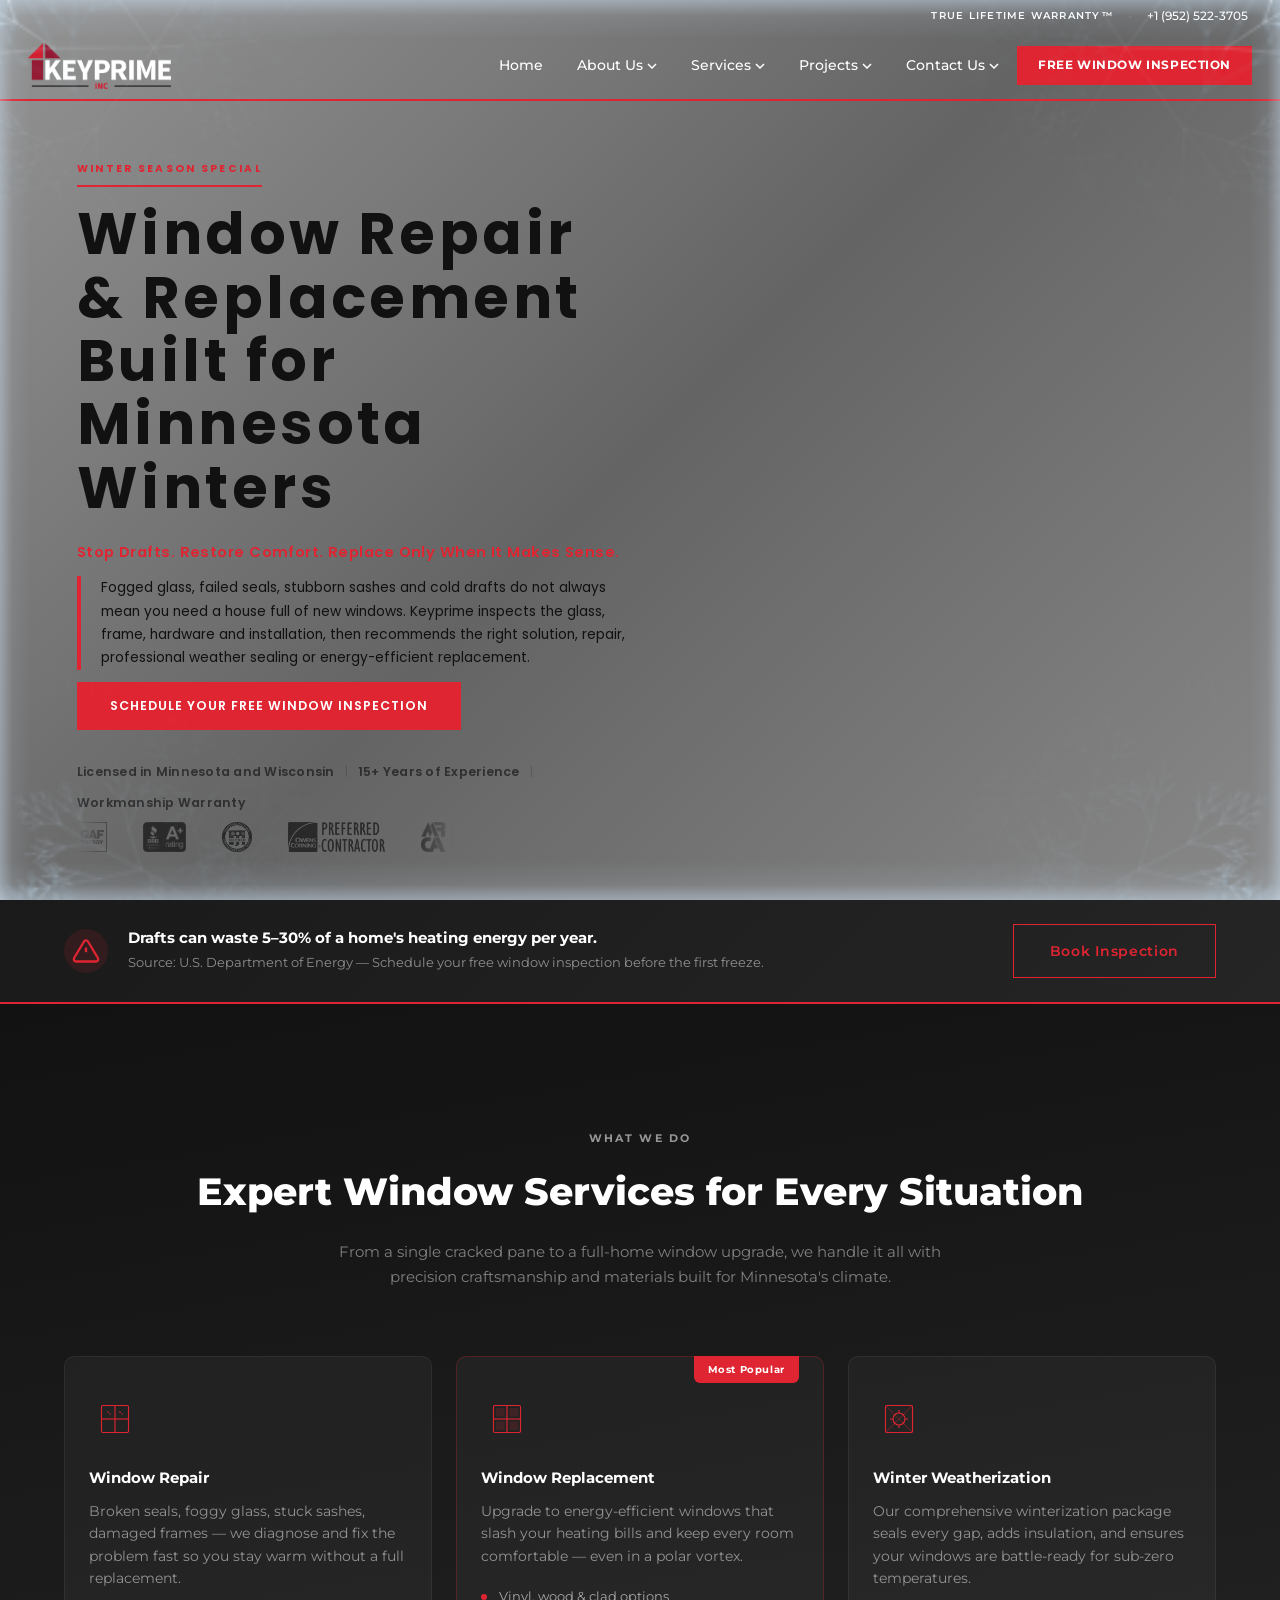
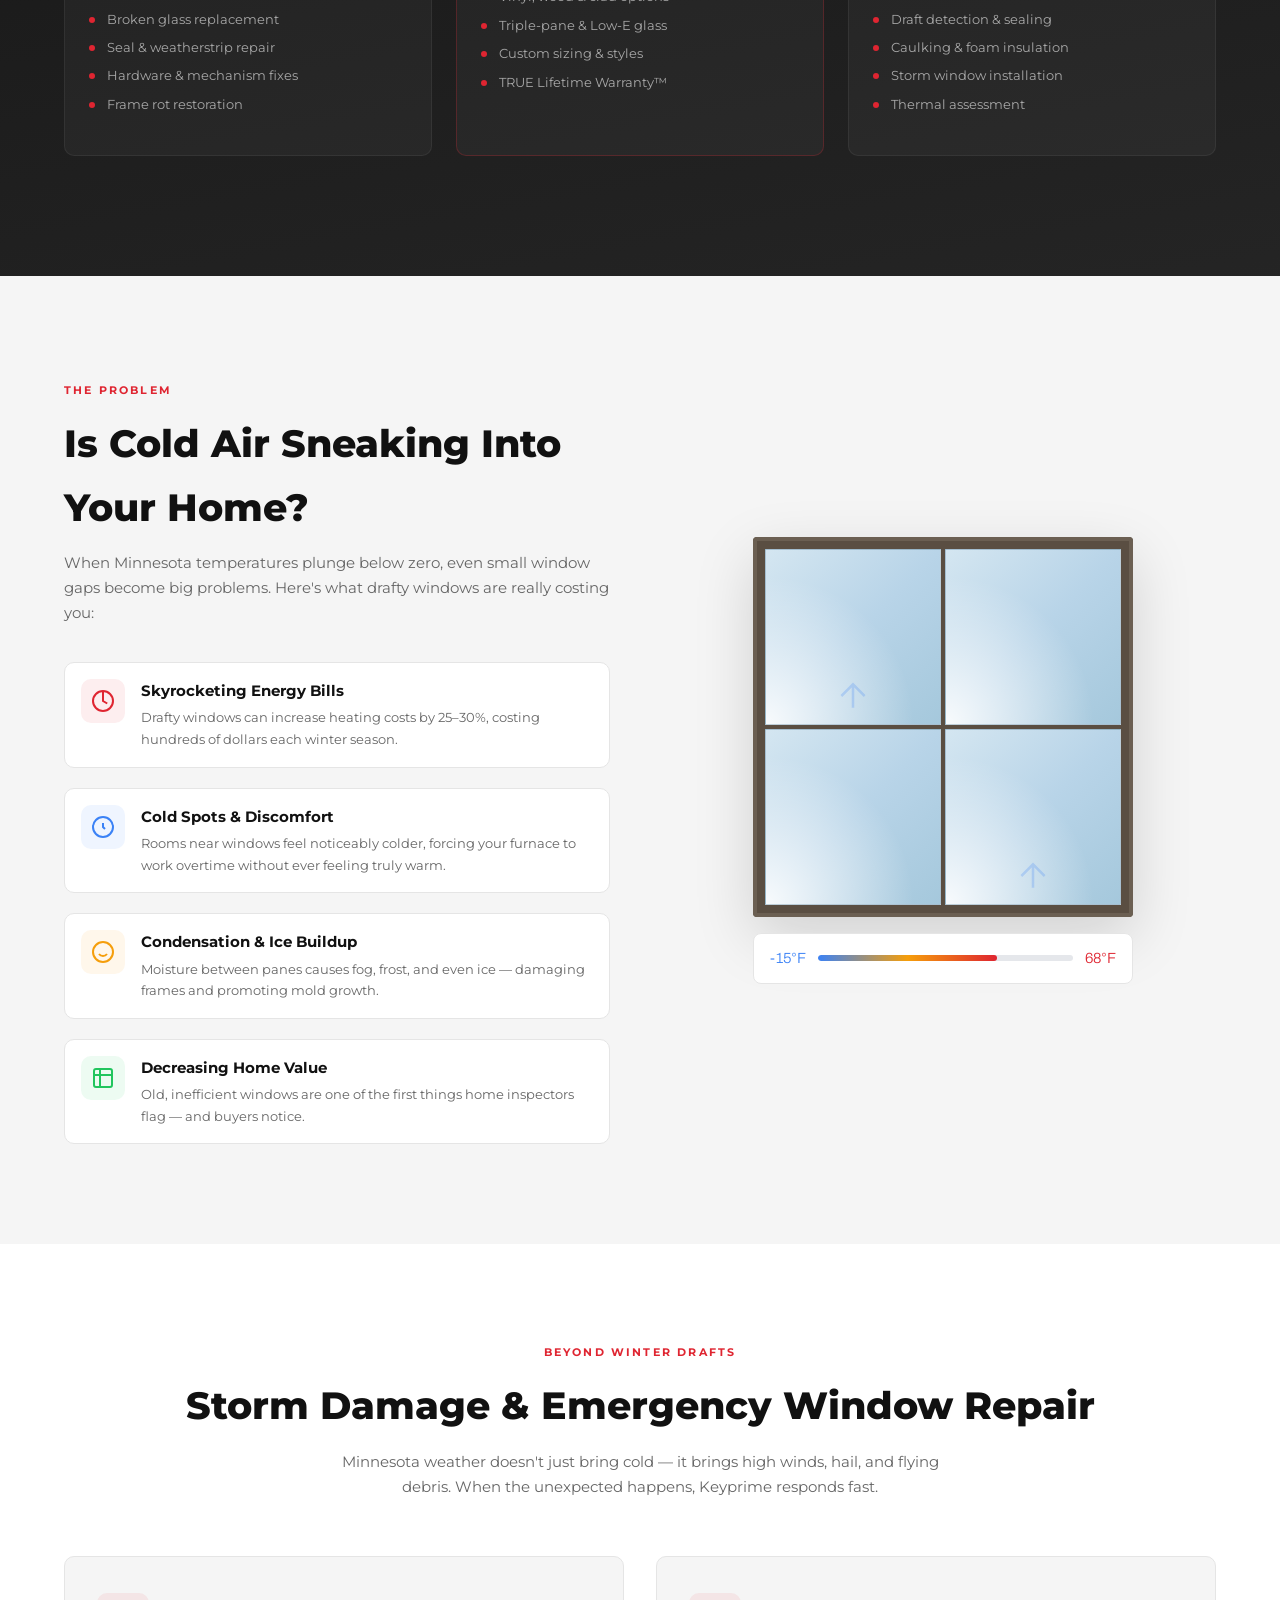
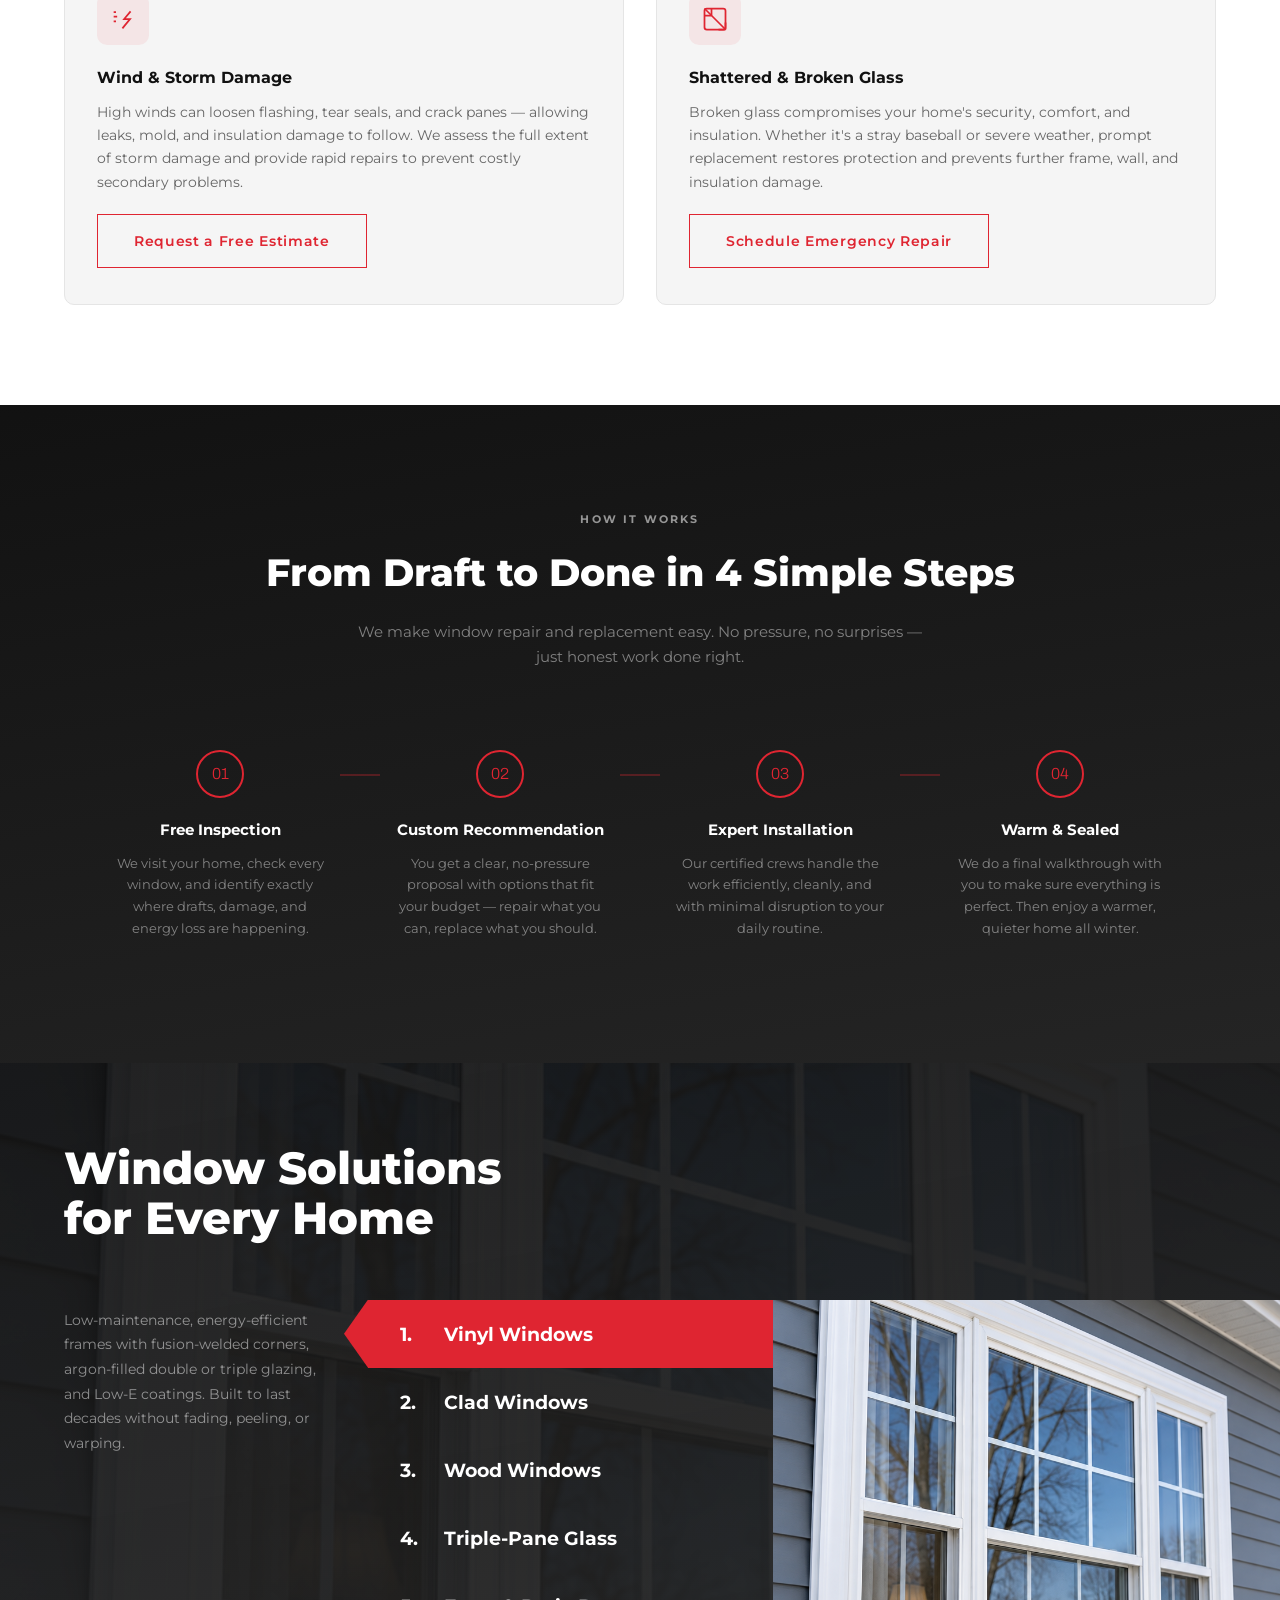
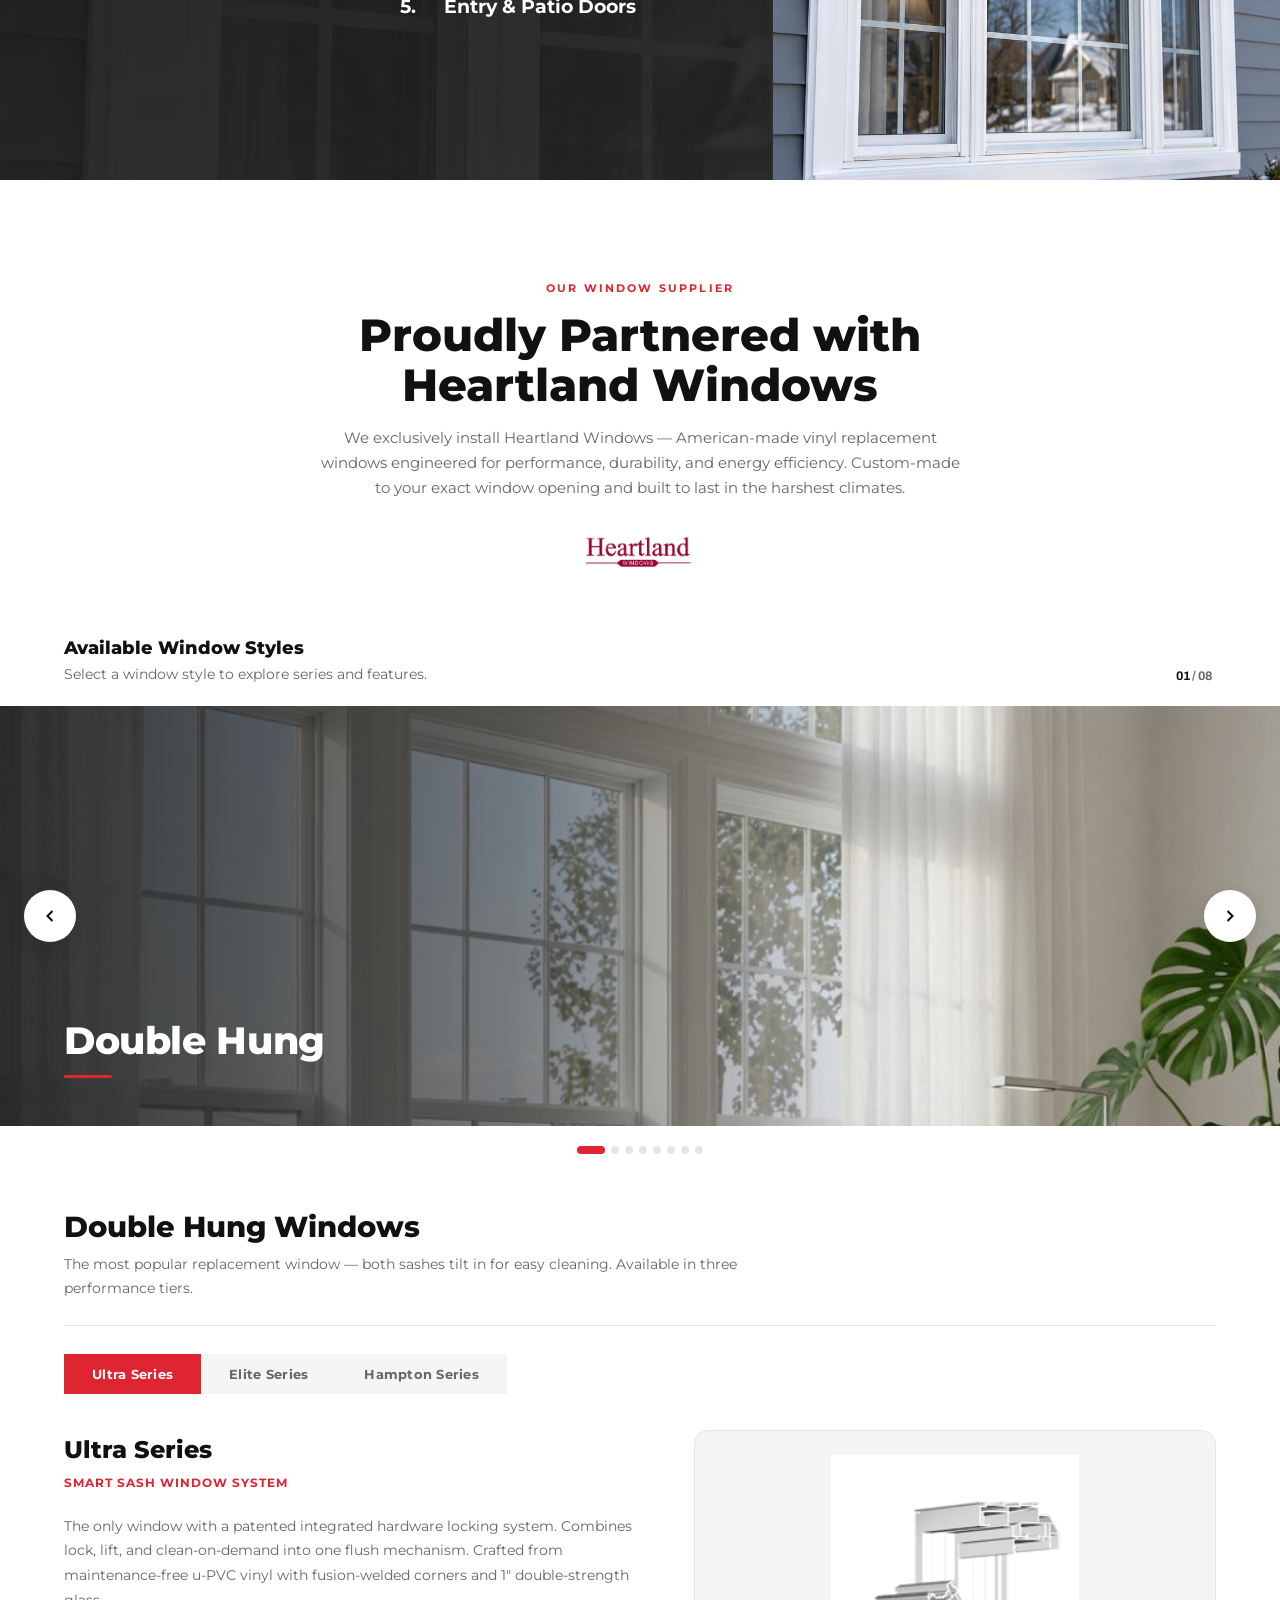
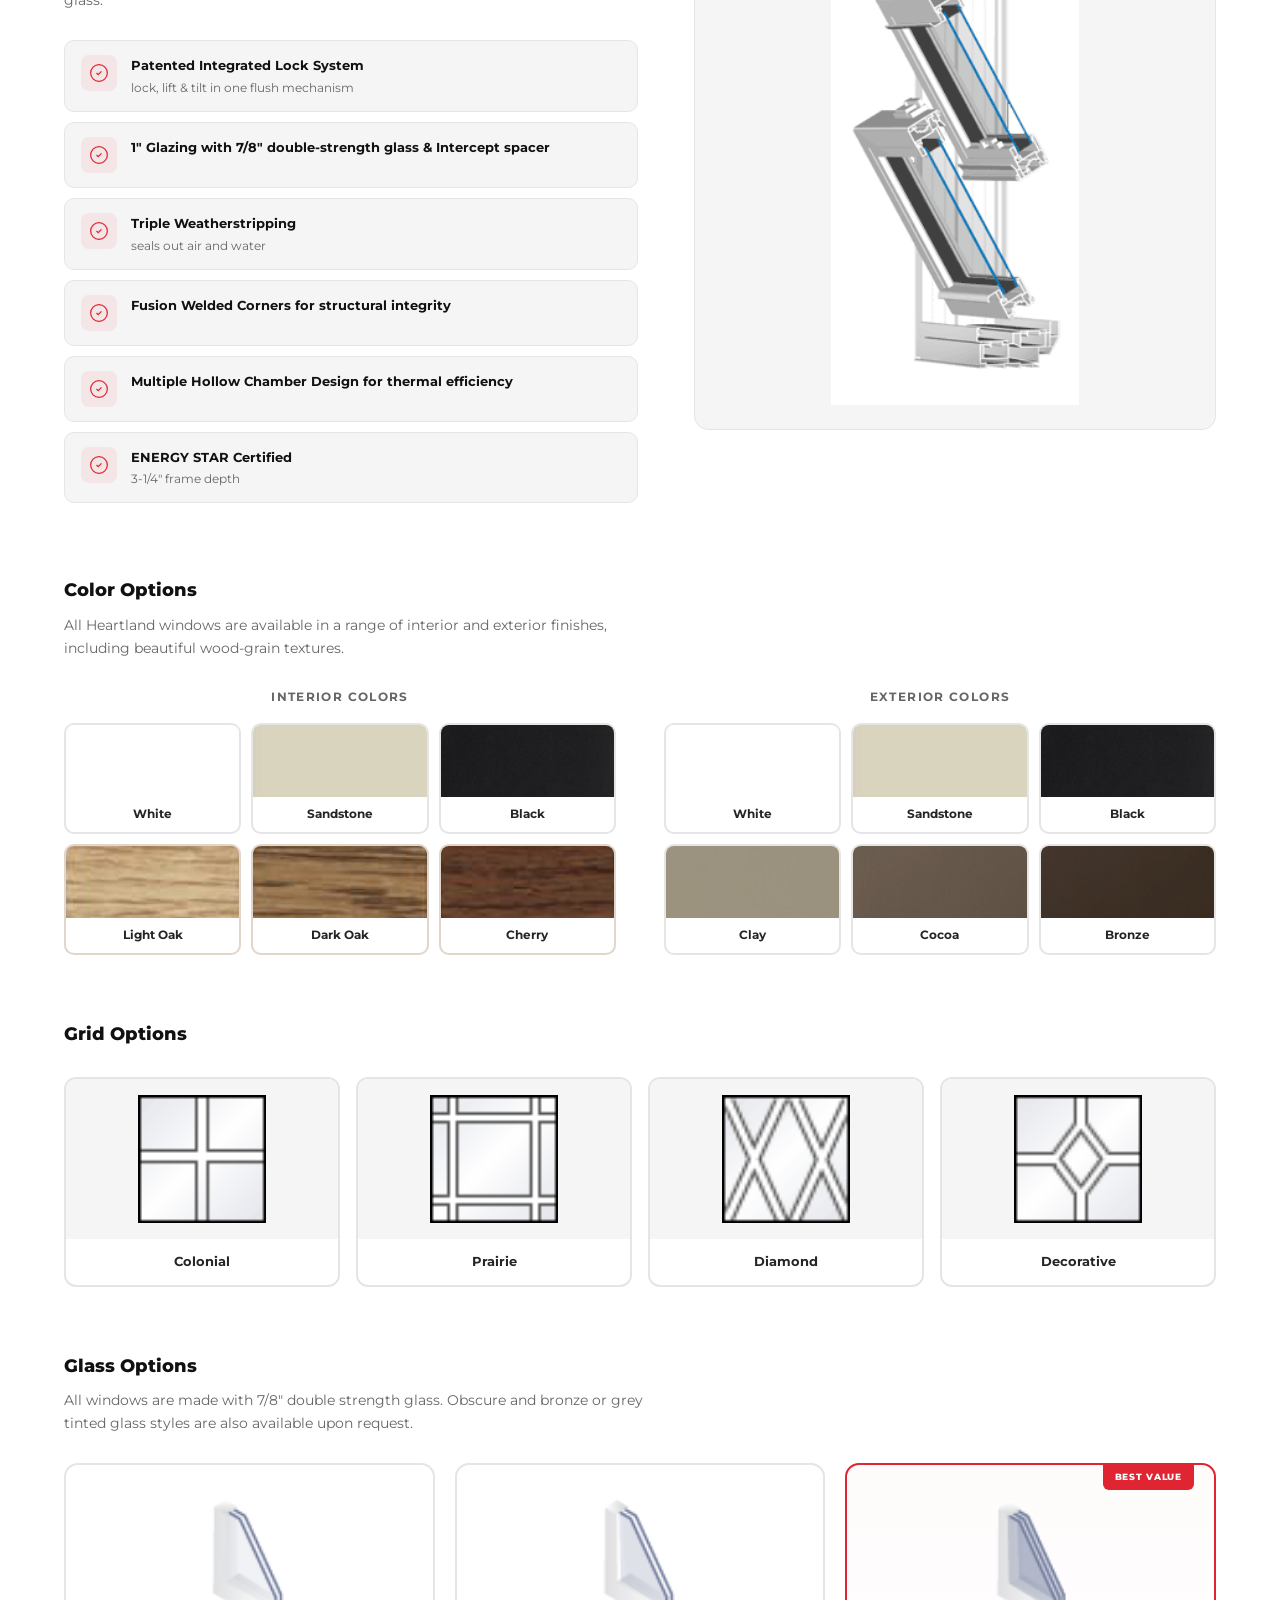
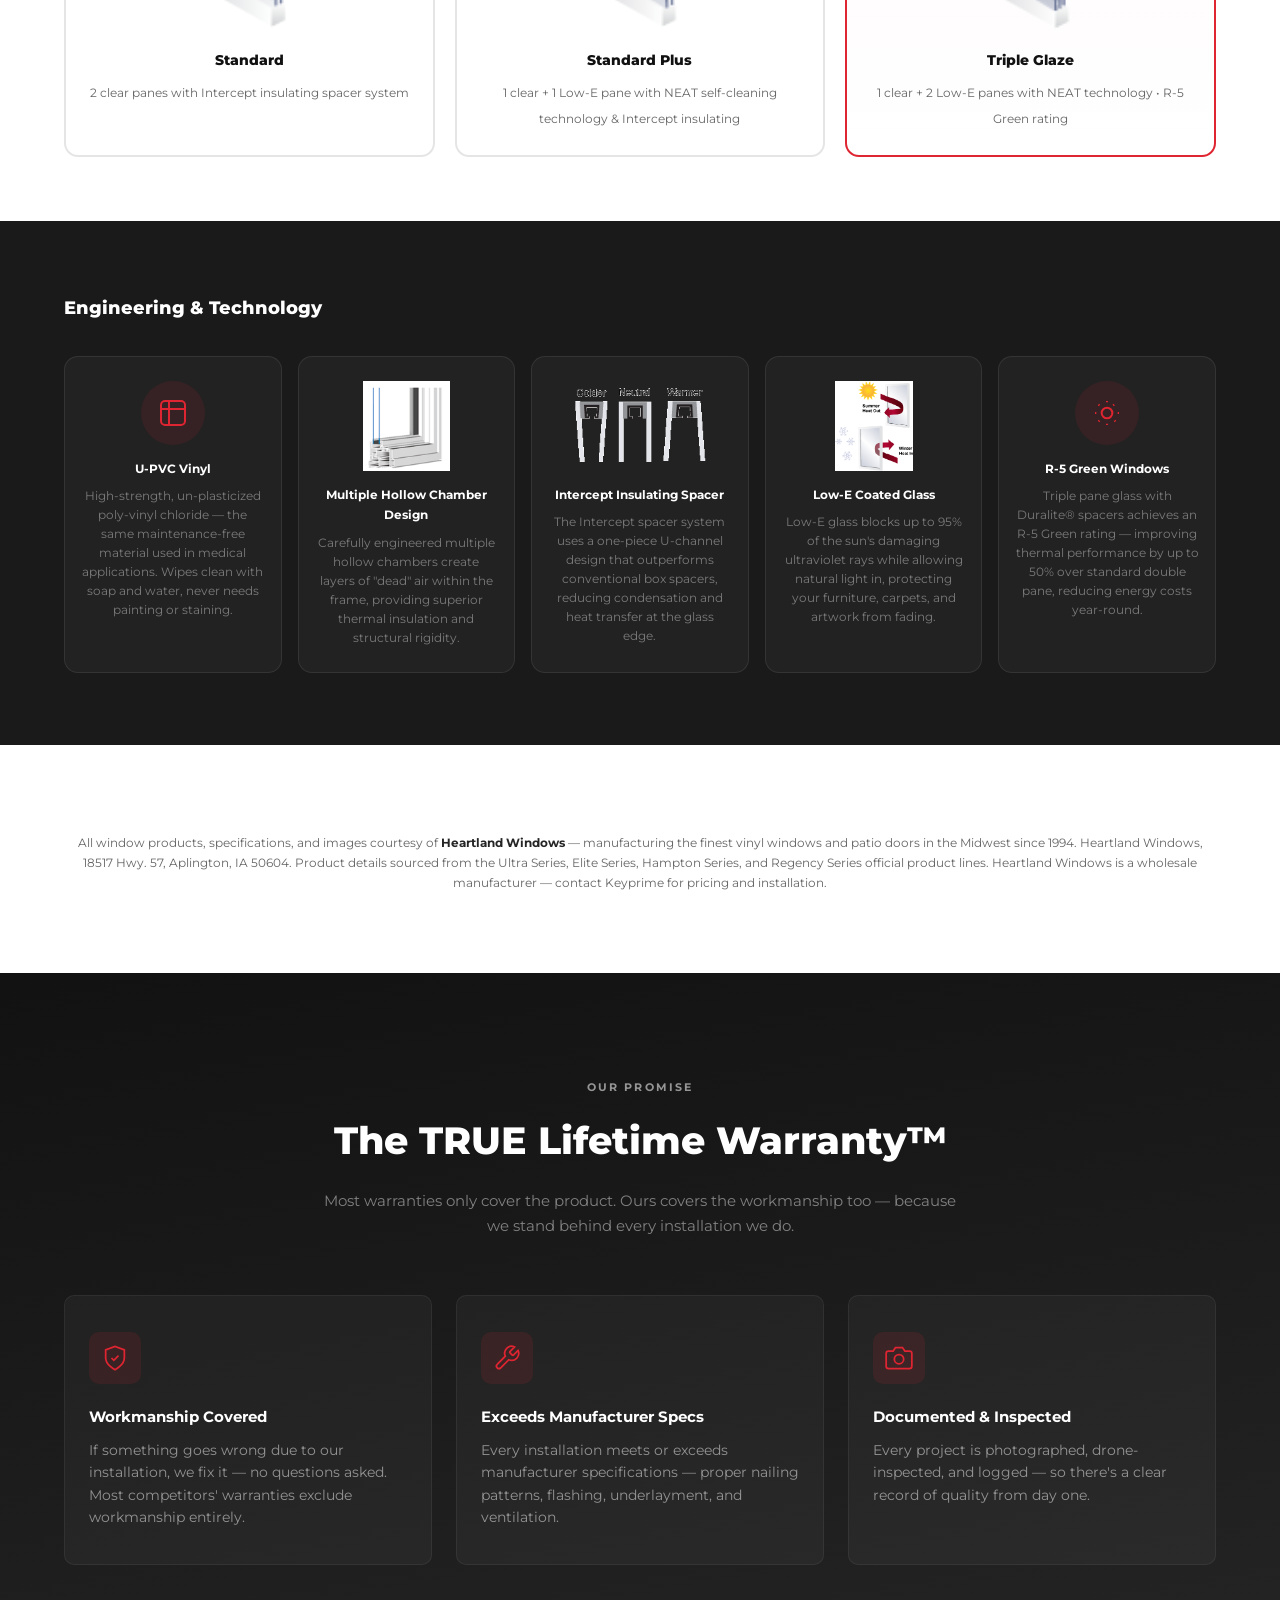
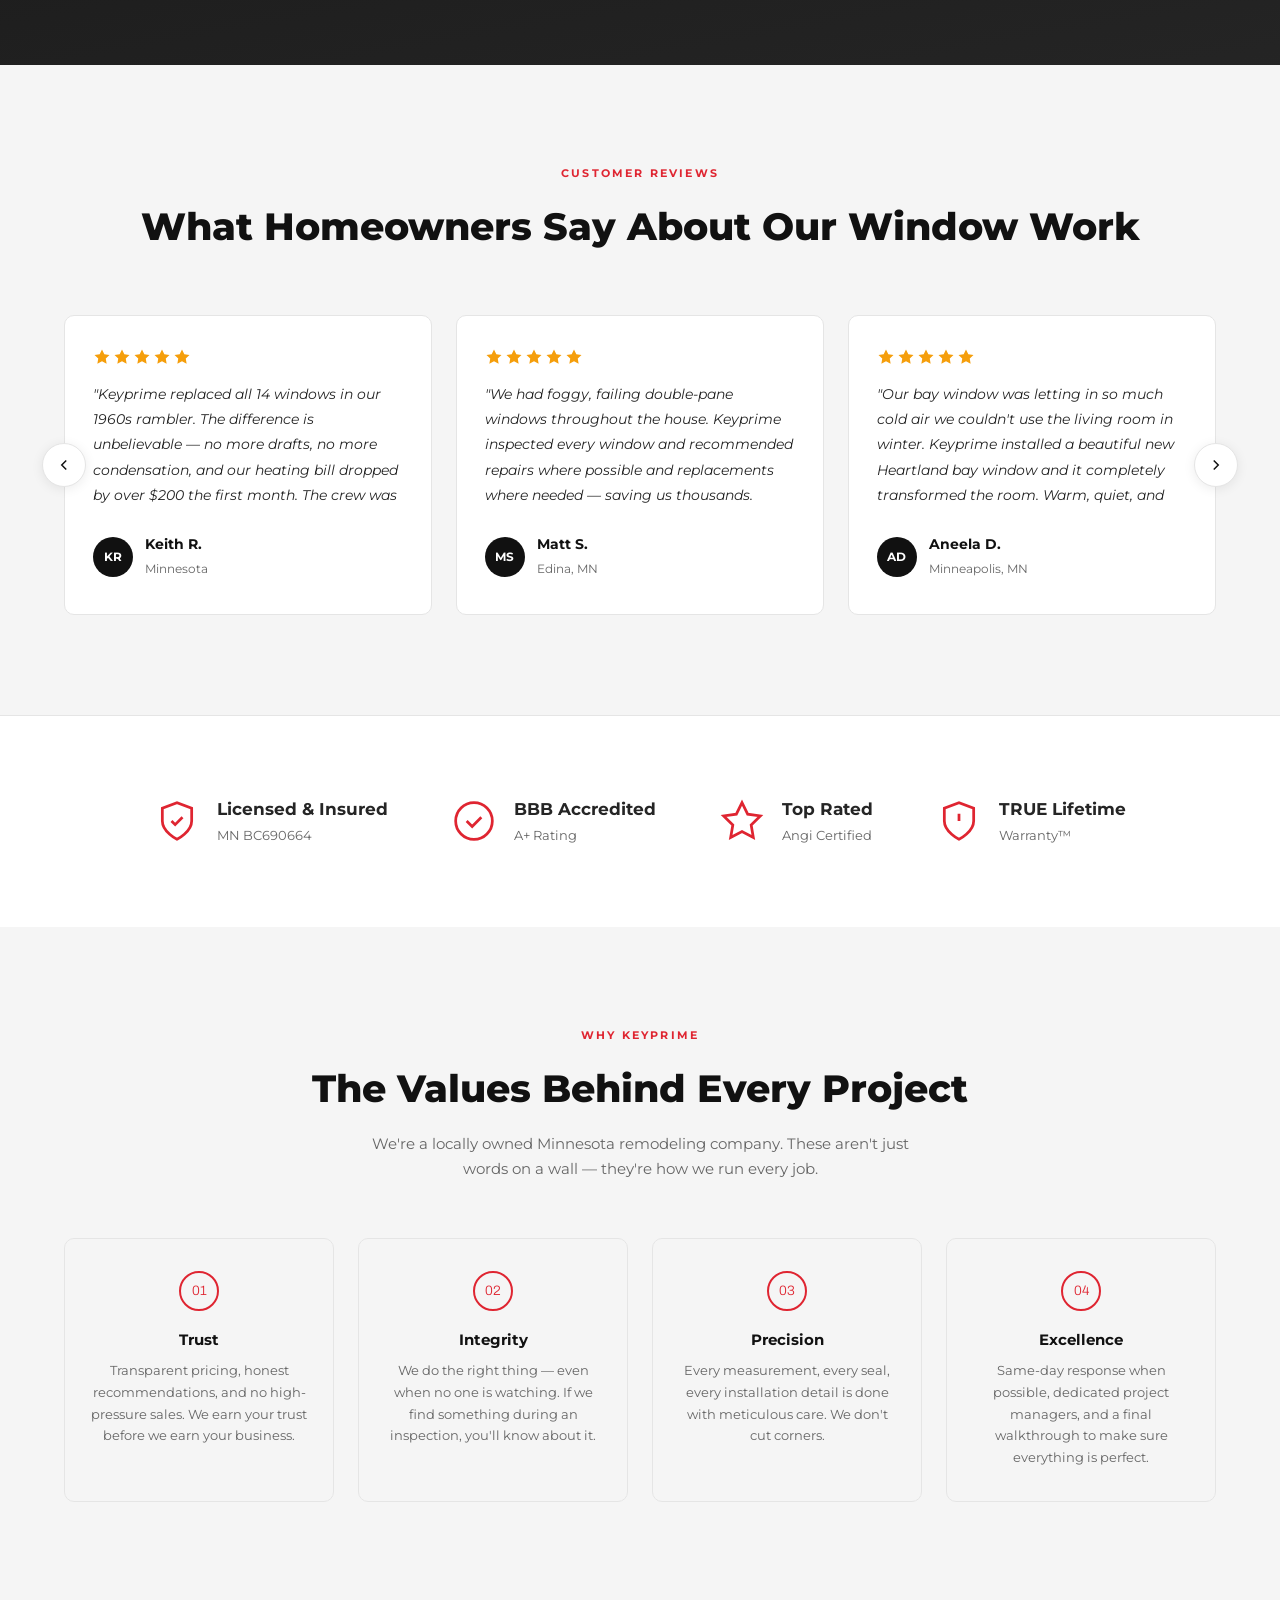
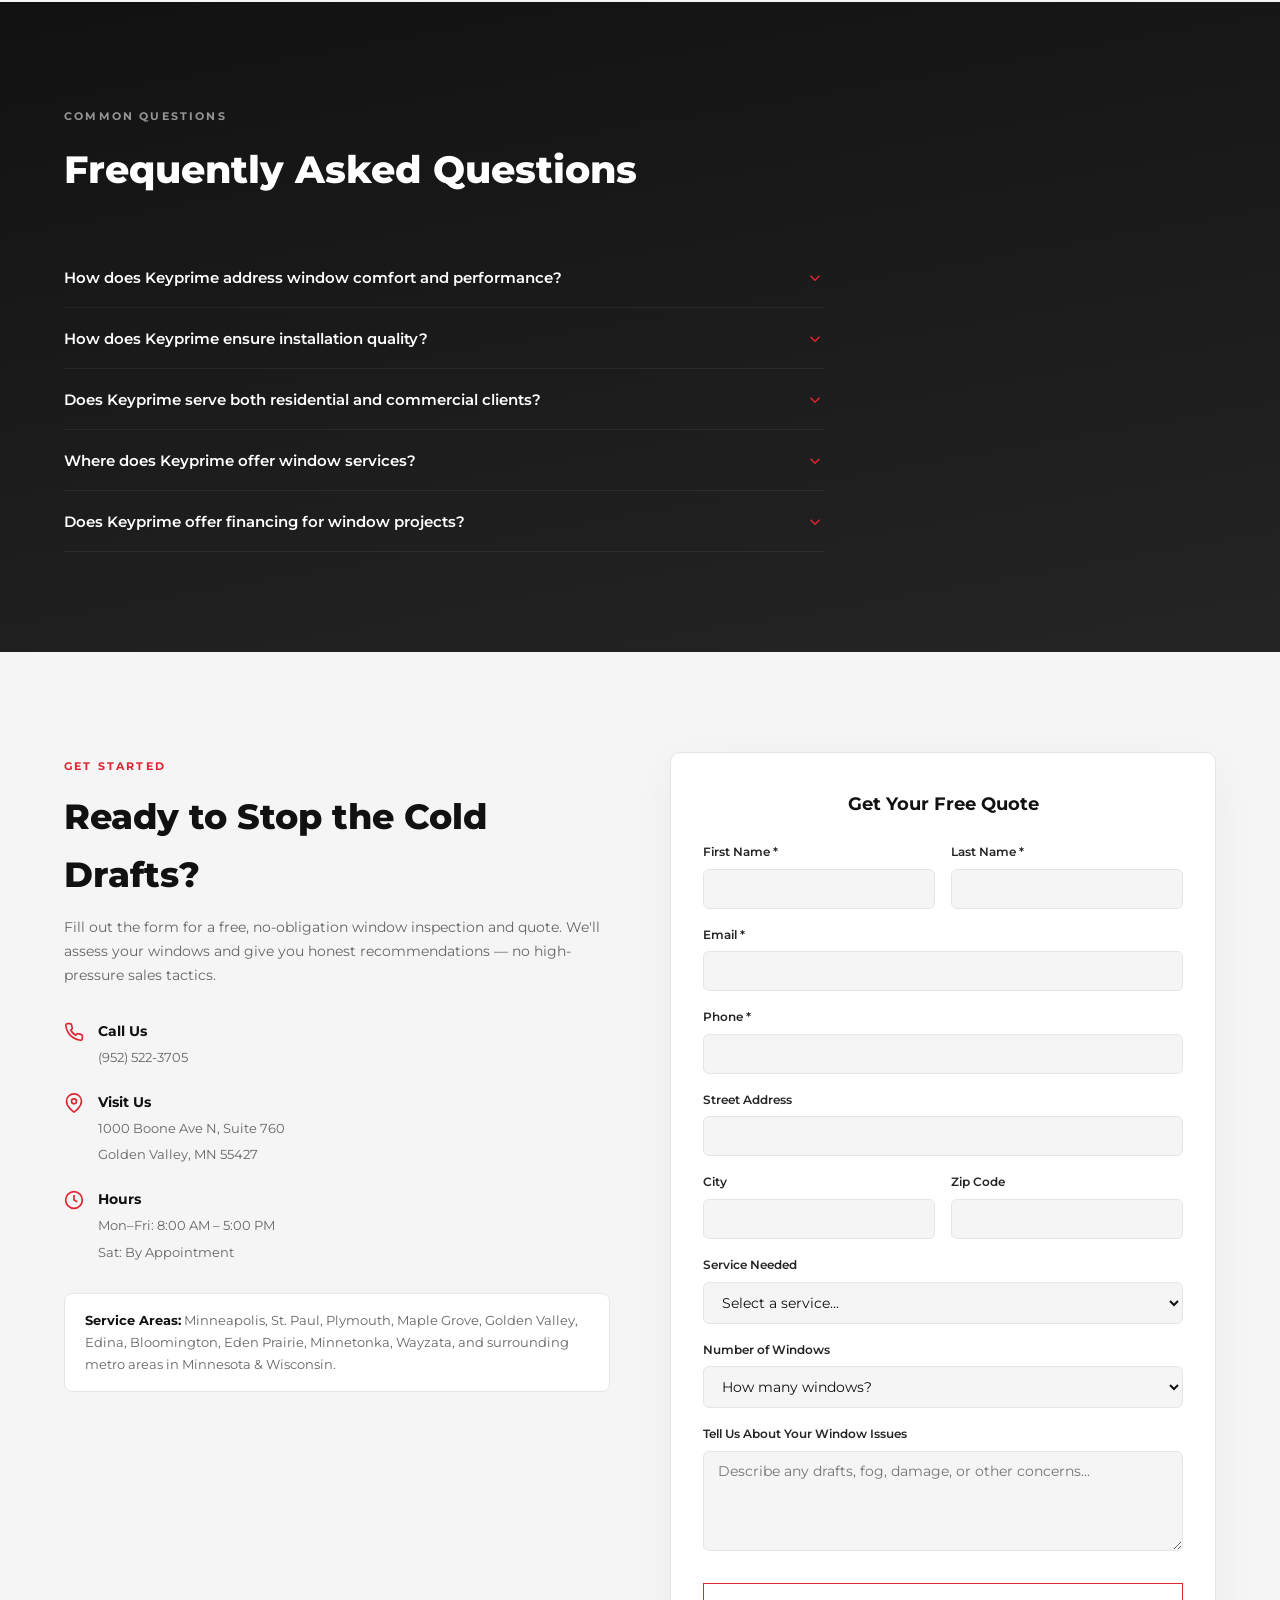
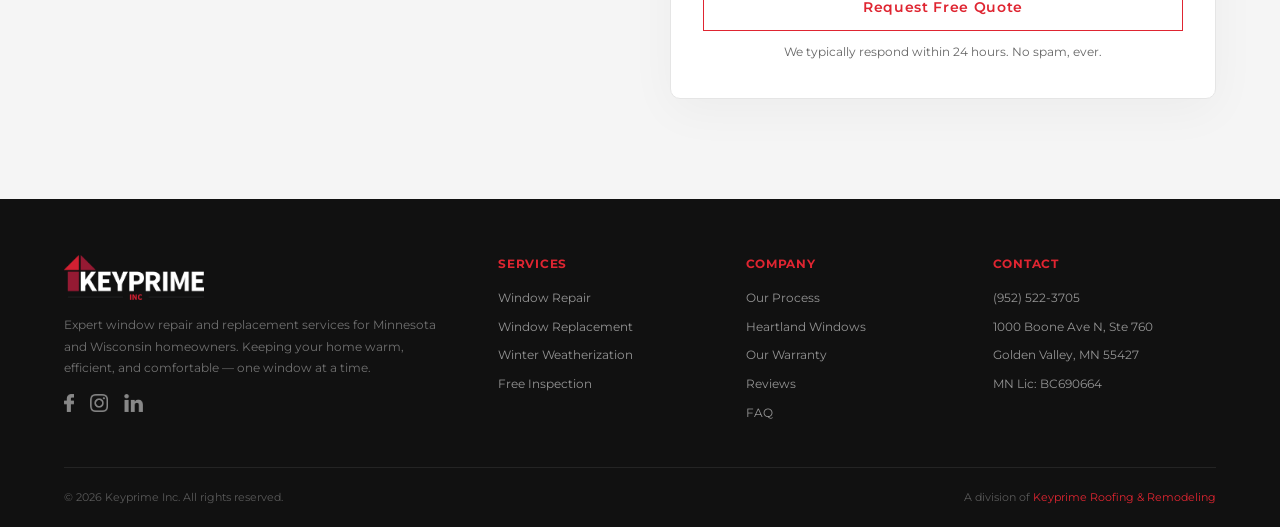
==== commit 9a66a31d: "Update hero section copy and replace stats with proof bar - Heading: Window Repair & Replacement Bui" ====
--- a/index.html
+++ b/index.html
@@ -9,7 +9,7 @@
   <link rel="preconnect" href="https://fonts.googleapis.com">
   <link rel="preconnect" href="https://fonts.gstatic.com" crossorigin>
   <link href="https://fonts.googleapis.com/css2?family=Archivo:wght@100;200;300;400&family=Montserrat:wght@300;400;500;600;700;800;900&family=Poppins:wght@300;400;500;600;700;800;900&display=swap" rel="stylesheet">
-  <link rel="stylesheet" href="css/style.css?v=12">
+  <link rel="stylesheet" href="css/style.css?v=13">
 </head>
 <body>
 
@@ -94,28 +94,20 @@
       <div class="hero__badge hero-anim">
         WINTER SEASON SPECIAL
       </div>
-      <h1 class="hero__heading hero-anim" data-delay="100">Don't Let the Cold<br>Creep In This Winter</h1>
+      <h1 class="hero__heading hero-anim" data-delay="100">Window Repair &amp; Replacement<br>Built for Minnesota Winters</h1>
+      <p class="hero__sub hero-anim" data-delay="200">Stop Drafts. Restore Comfort. Replace Only When It Makes Sense.</p>
       <div class="hero__body">
-        <p class="hero__text hero-anim" data-delay="300">Minnesota winters are brutal. Drafty windows drive up your heating bills and let the cold steal your comfort. Keyprime Window Repair stops the cold at the glass — with expert repairs, replacements, and weatherization that keep your home warm all season.</p>
+        <p class="hero__text hero-anim" data-delay="300">Fogged glass, failed seals, stubborn sashes and cold drafts do not always mean you need a house full of new windows. Keyprime inspects the glass, frame, hardware and installation, then recommends the right solution, repair, professional weather sealing or energy-efficient replacement.</p>
       </div>
       <div class="hero__cta hero-anim" data-delay="500">
-        <a href="#contact" class="btn btn--hero-fill">FREE WINDOW INSPECTION</a>
-      </div>
-      <div class="hero__stats hero-anim" data-delay="700">
-        <div class="hero__stat">
-          <span class="hero__stat-num">15+</span>
-          <span class="hero__stat-label">Years Experience</span>
-        </div>
-        <div class="hero__stat-divider"></div>
-        <div class="hero__stat">
-          <span class="hero__stat-num">5,000+</span>
-          <span class="hero__stat-label">Windows Installed</span>
-        </div>
-        <div class="hero__stat-divider"></div>
-        <div class="hero__stat">
-          <span class="hero__stat-num">TRUE</span>
-          <span class="hero__stat-label">Lifetime Warranty&trade;</span>
-        </div>
+        <a href="#contact" class="btn btn--hero-fill">SCHEDULE YOUR FREE WINDOW INSPECTION</a>
+      </div>
+      <div class="hero__proof hero-anim" data-delay="700">
+        <span>Licensed in Minnesota and Wisconsin</span>
+        <span class="hero__proof-sep">|</span>
+        <span>15+ Years of Experience</span>
+        <span class="hero__proof-sep">|</span>
+        <span>Workmanship Warranty</span>
       </div>
     </div>
 
--- a/css/style.css
+++ b/css/style.css
@@ -290,26 +290,22 @@
   flex-wrap: wrap; margin-top: 8px;
 }
 
-/* Hero stats bar */
-.hero__stats {
-  display: flex; align-items: center; gap: 0;
-  margin-top: 36px; padding: 18px 0;
-  border-top: 1px solid rgba(0,0,0,.1);
-}
-.hero__stat { text-align: center; flex: 1; }
-.hero__stat-num {
-  display: block; font-family: var(--font-num);
-  font-size: 1.4rem; font-weight: 300; color: var(--blk);
-  letter-spacing: .04em; line-height: 1.2;
-}
-.hero__stat-label {
-  display: block; font-family: var(--font-hero);
-  font-size: .68rem; font-weight: 500; color: rgba(0,0,0,.5);
-  letter-spacing: .04em; margin-top: 2px;
-}
-.hero__stat-divider {
-  width: 1px; height: 36px; background: rgba(0,0,0,.12);
-  flex-shrink: 0;
+/* Hero subheading */
+.hero__sub {
+  font-family: var(--font-hero); font-size: .92rem;
+  font-weight: 600; color: var(--red); letter-spacing: .03em;
+  margin-bottom: 12px;
+}
+
+/* Hero proof bar */
+.hero__proof {
+  display: flex; align-items: center; gap: 10px;
+  margin-top: 32px; font-size: .78rem; font-weight: 600;
+  color: rgba(0,0,0,.55); letter-spacing: .02em;
+  flex-wrap: wrap;
+}
+.hero__proof-sep {
+  color: rgba(0,0,0,.15); font-weight: 400;
 }
 
 /* Partner logos marquee */
@@ -1590,9 +1586,7 @@
   }
   .hero__heading { font-size: clamp(1.8rem, 7vw, 2.6rem); }
   .hero__text { font-size: .78rem; }
-  .hero__stats { flex-wrap: wrap; gap: 12px; justify-content: center; }
-  .hero__stat-divider { display: none; }
-  .hero__stat { min-width: 100px; }
+  .hero__proof { justify-content: center; text-align: center; }
 
   .hero__partners {
     position: relative; left: auto; bottom: auto;
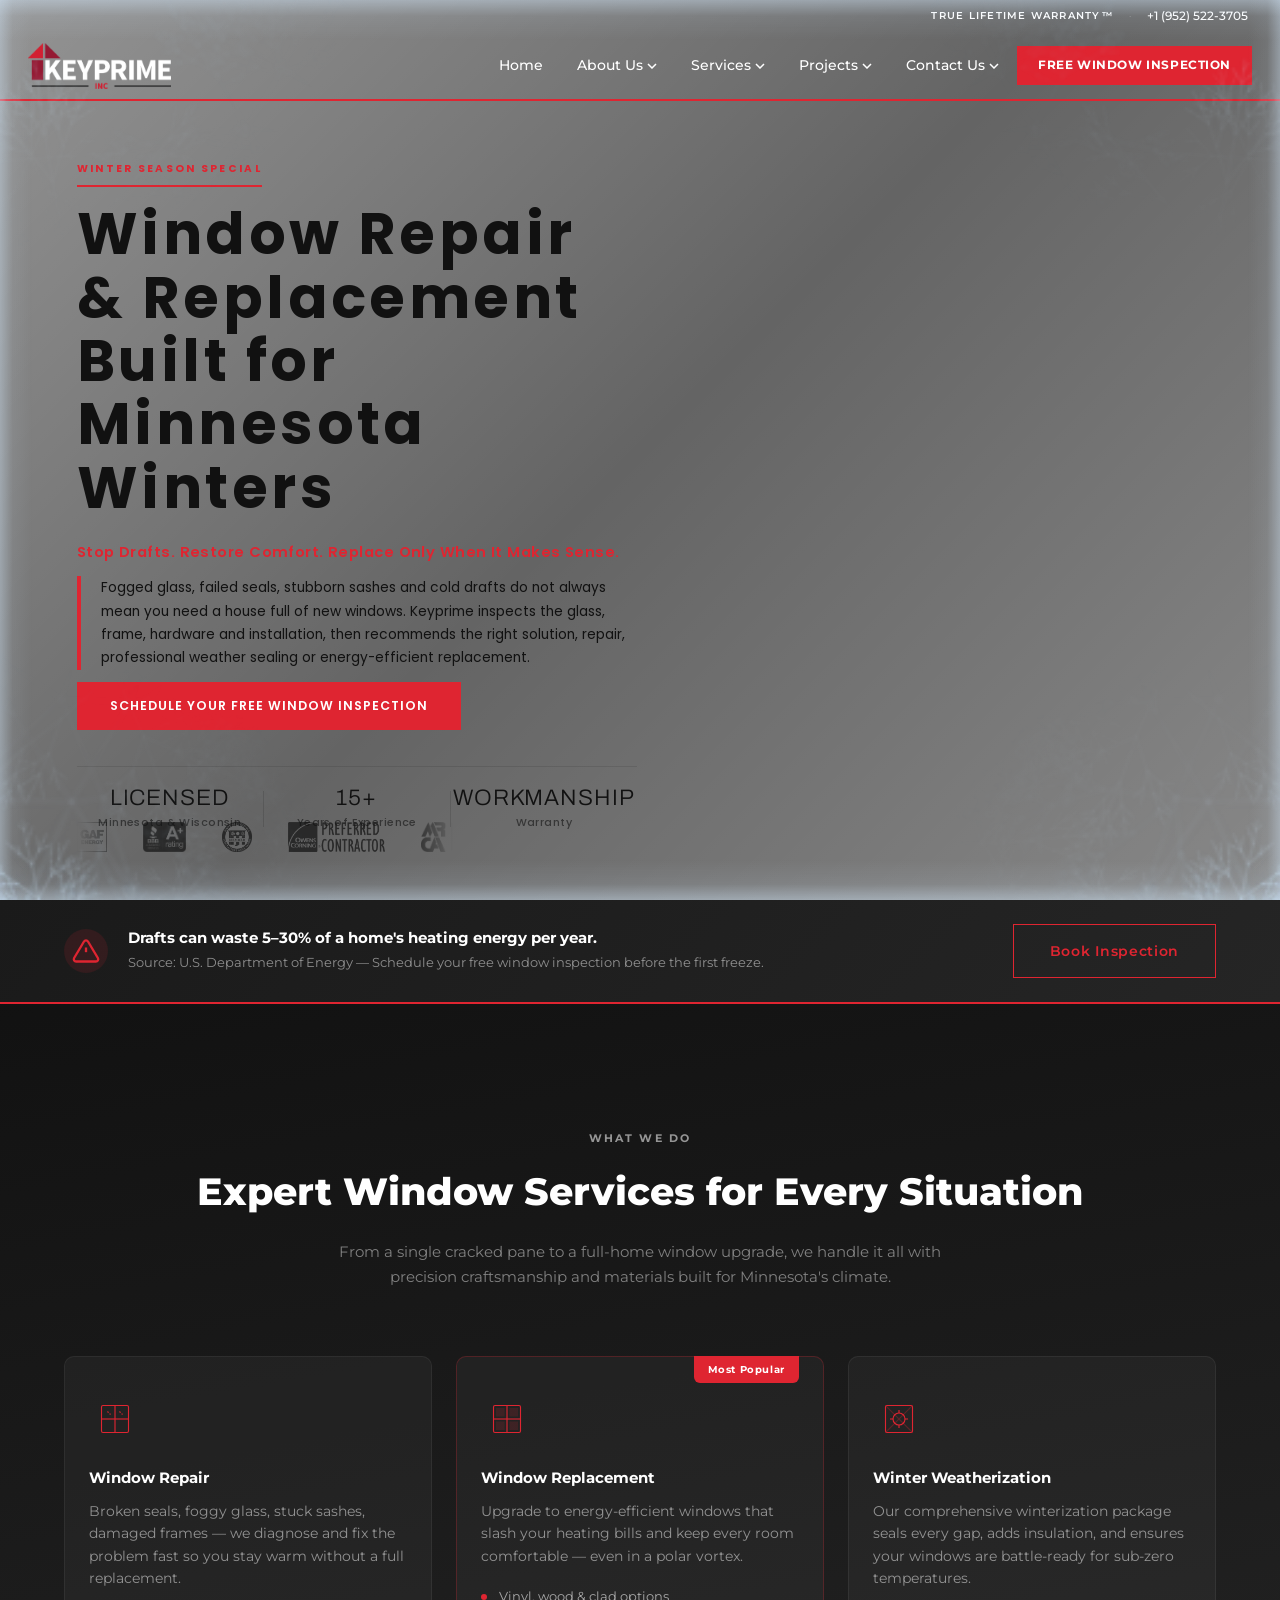
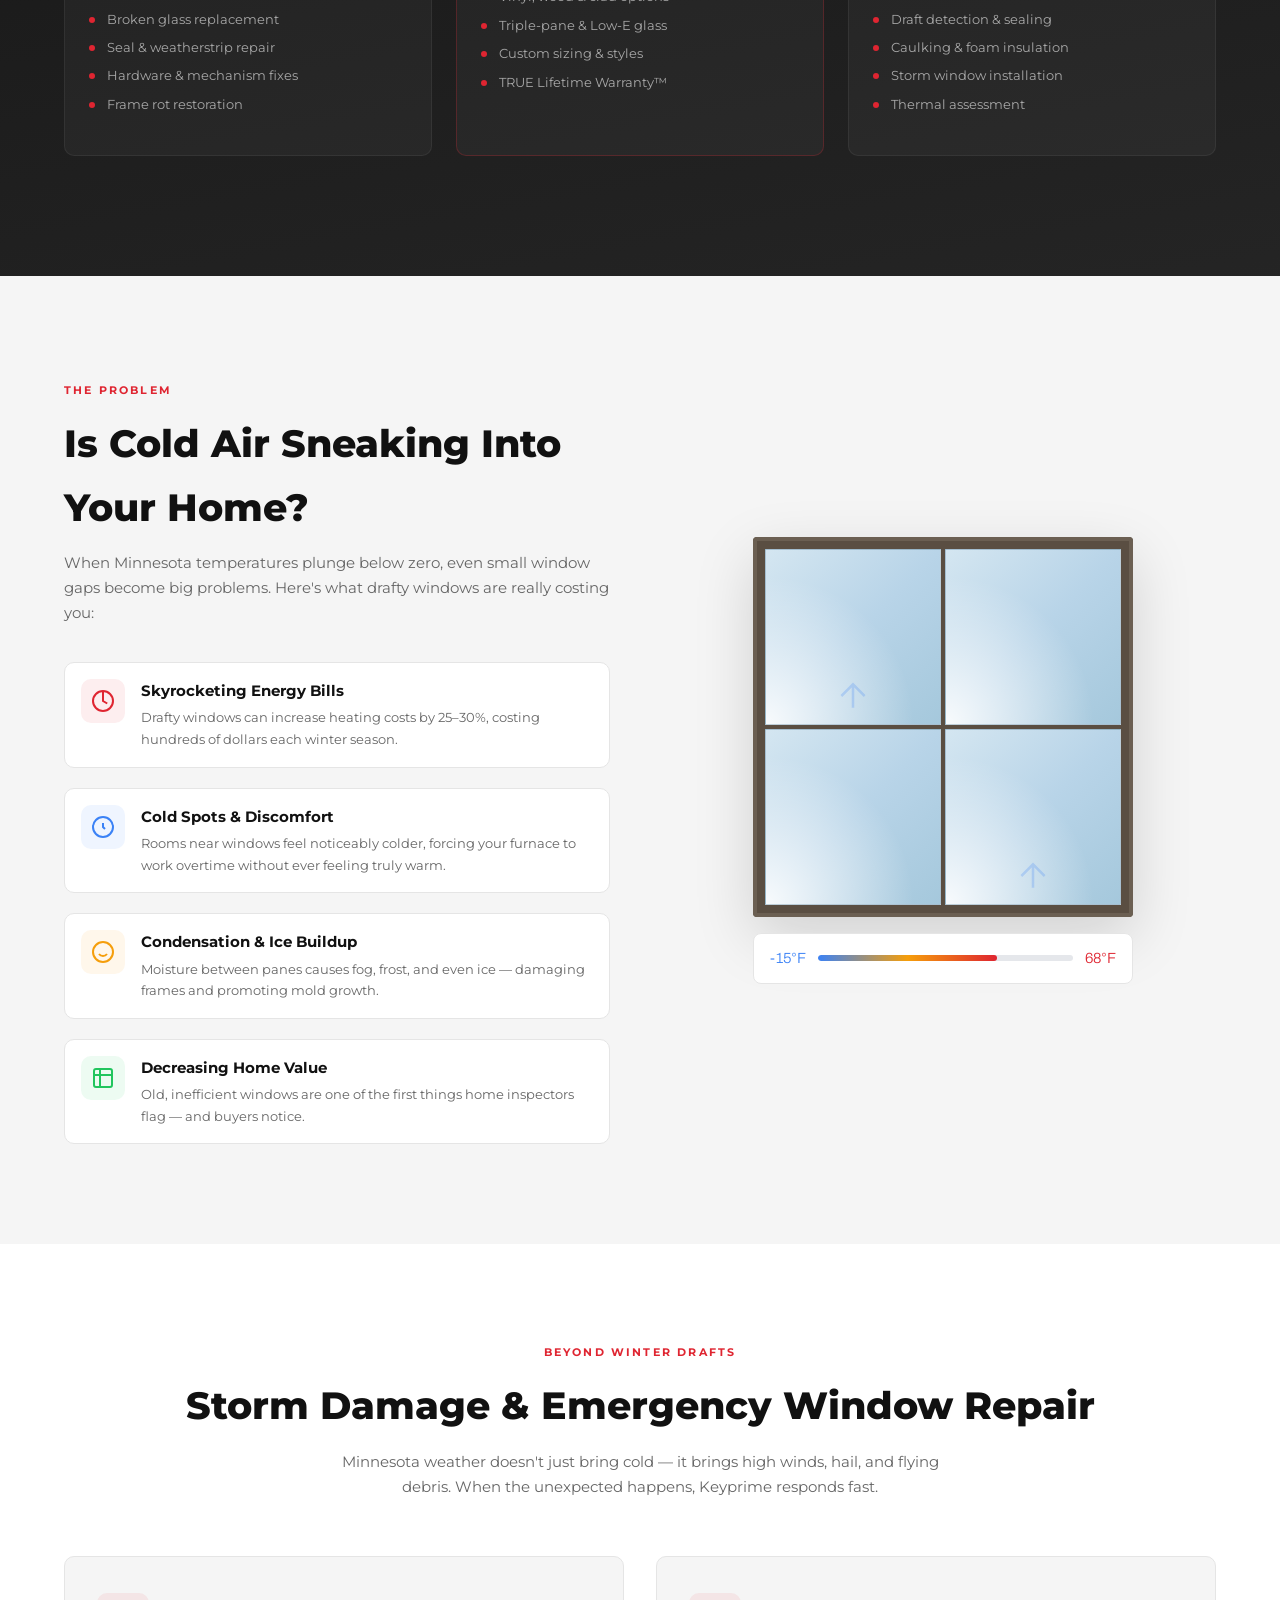
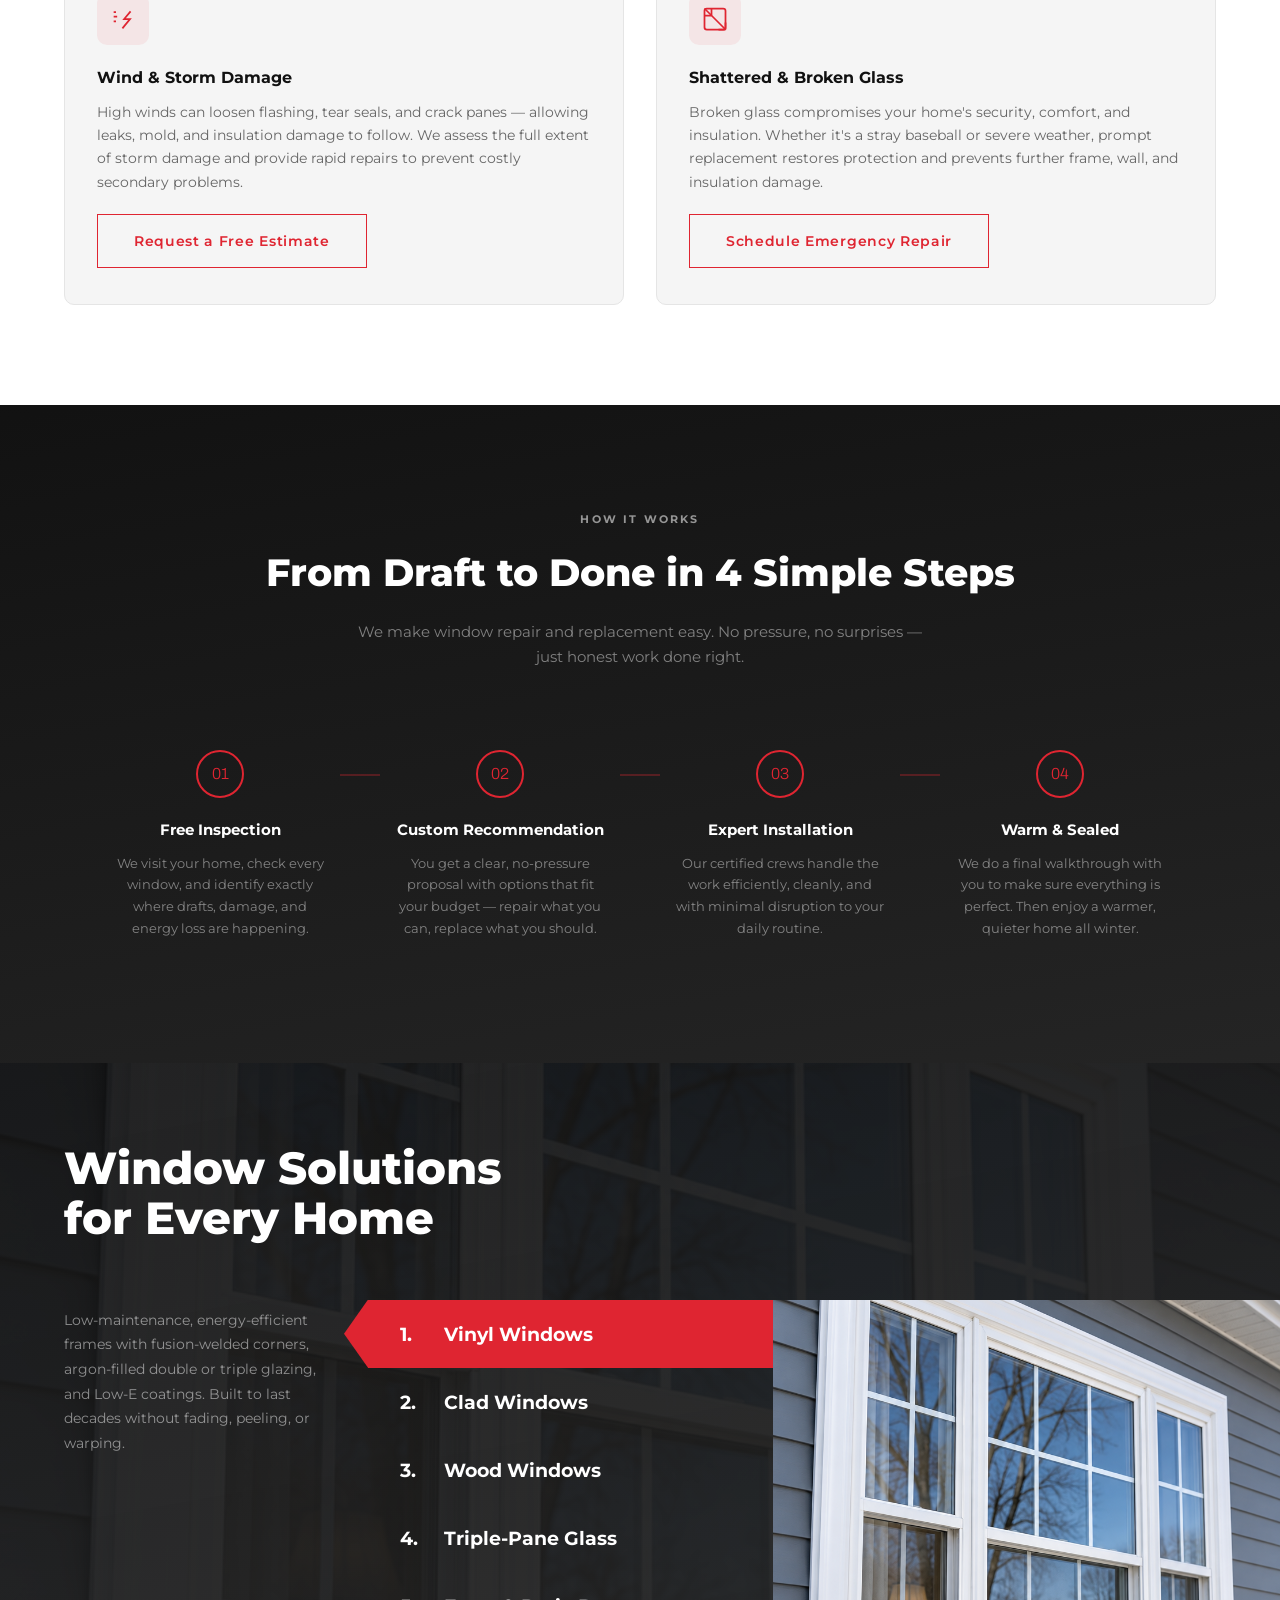
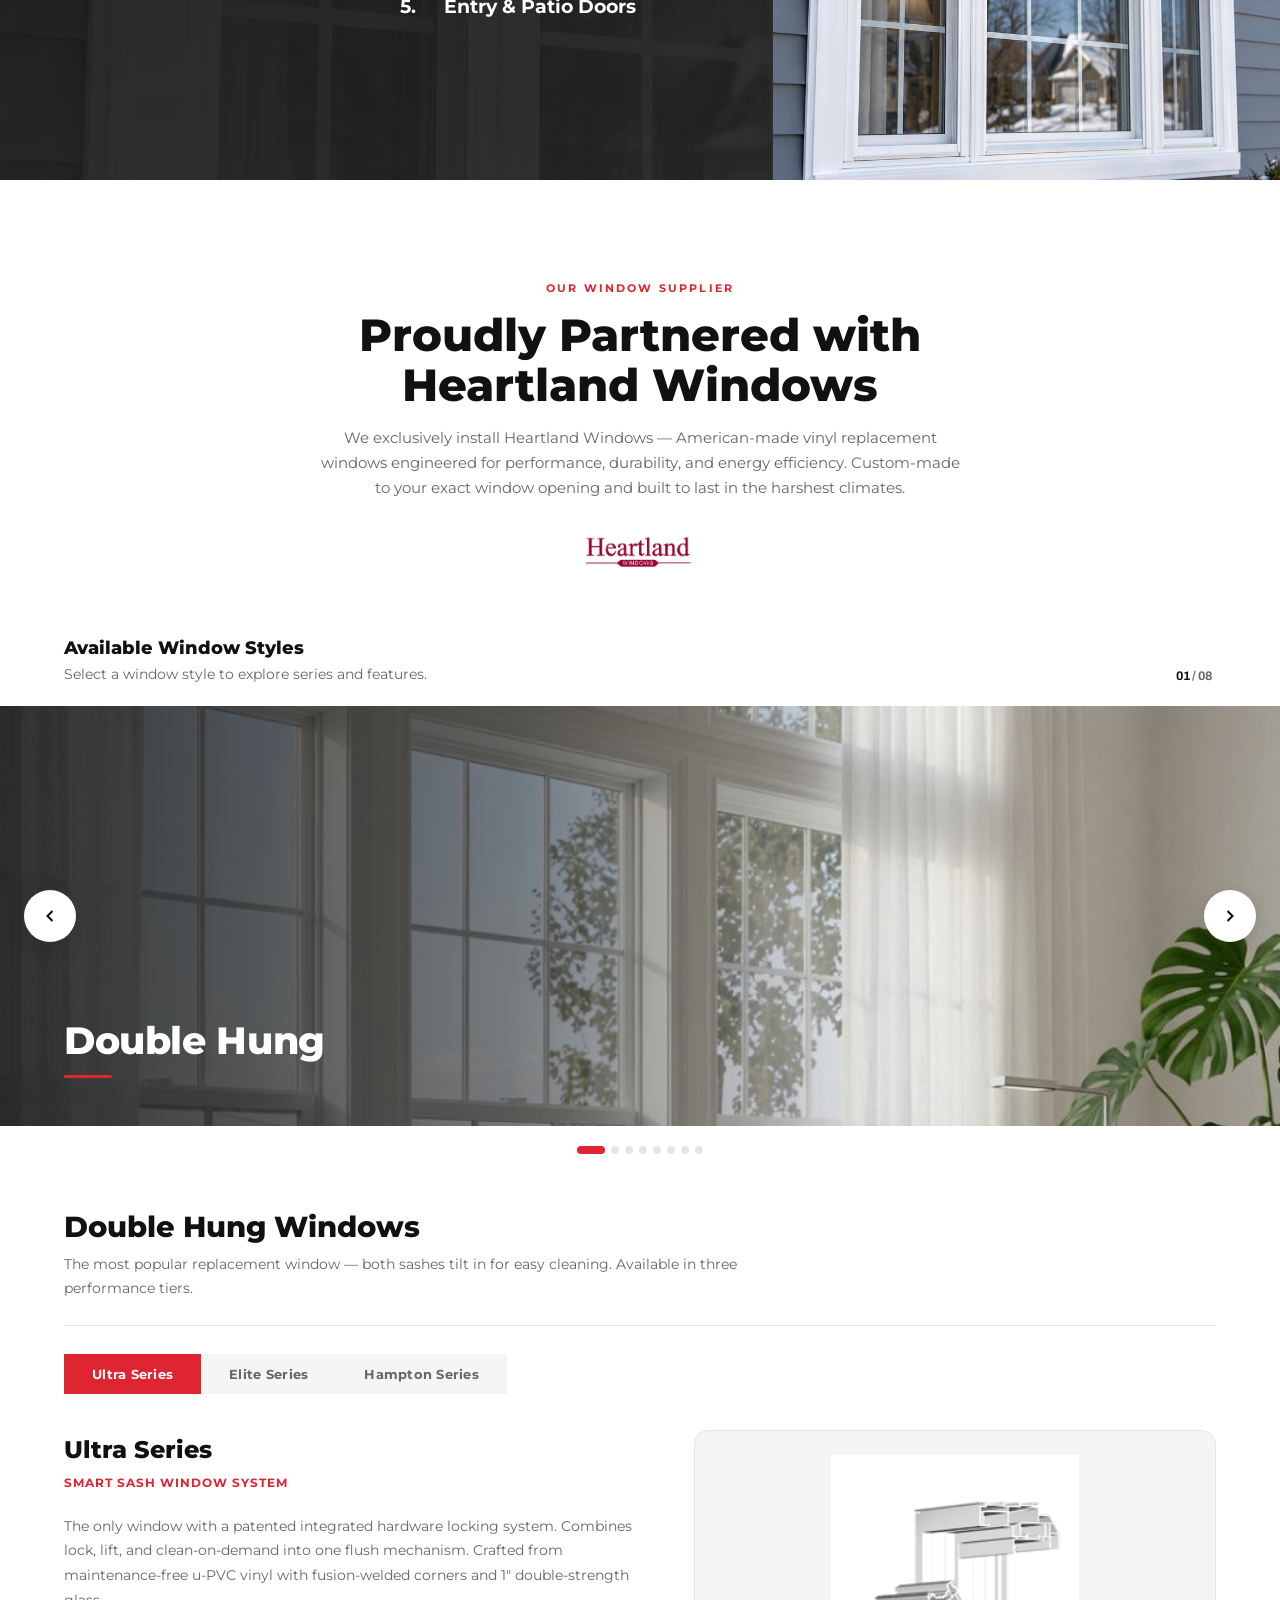
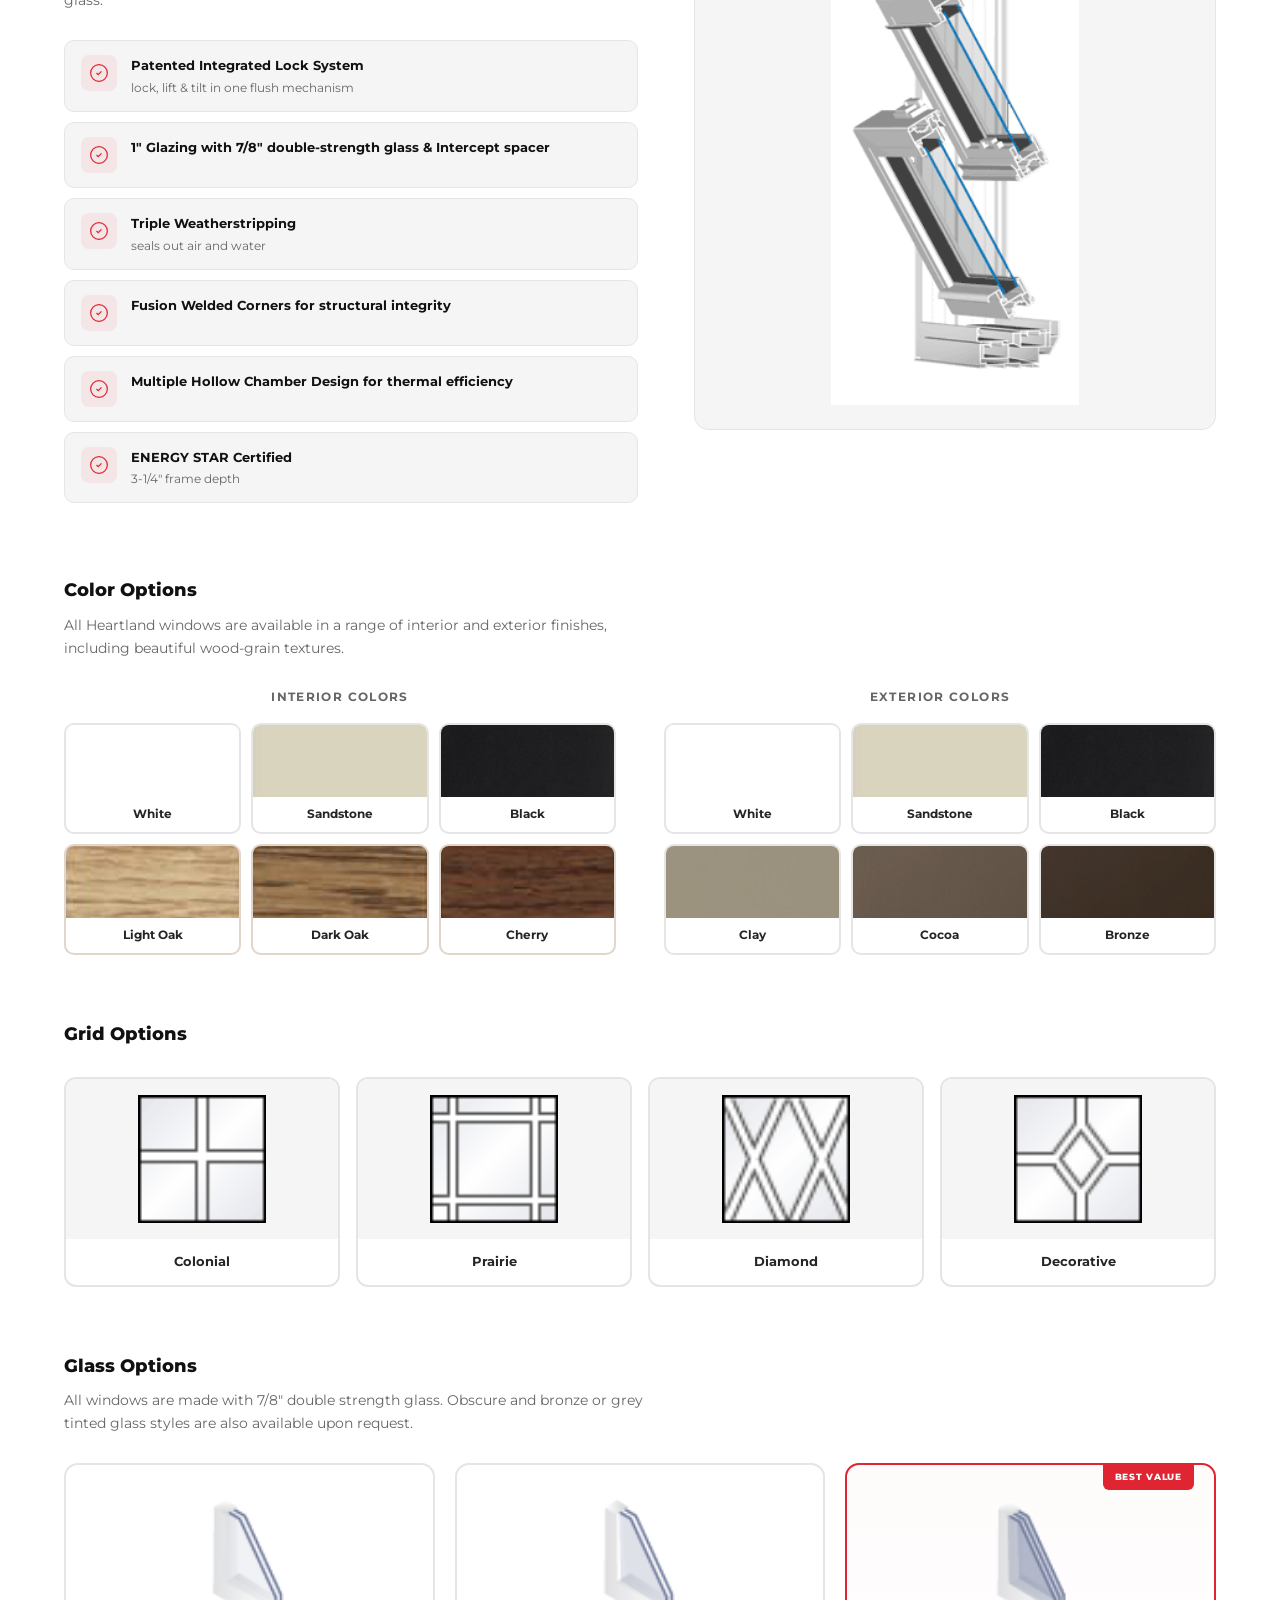
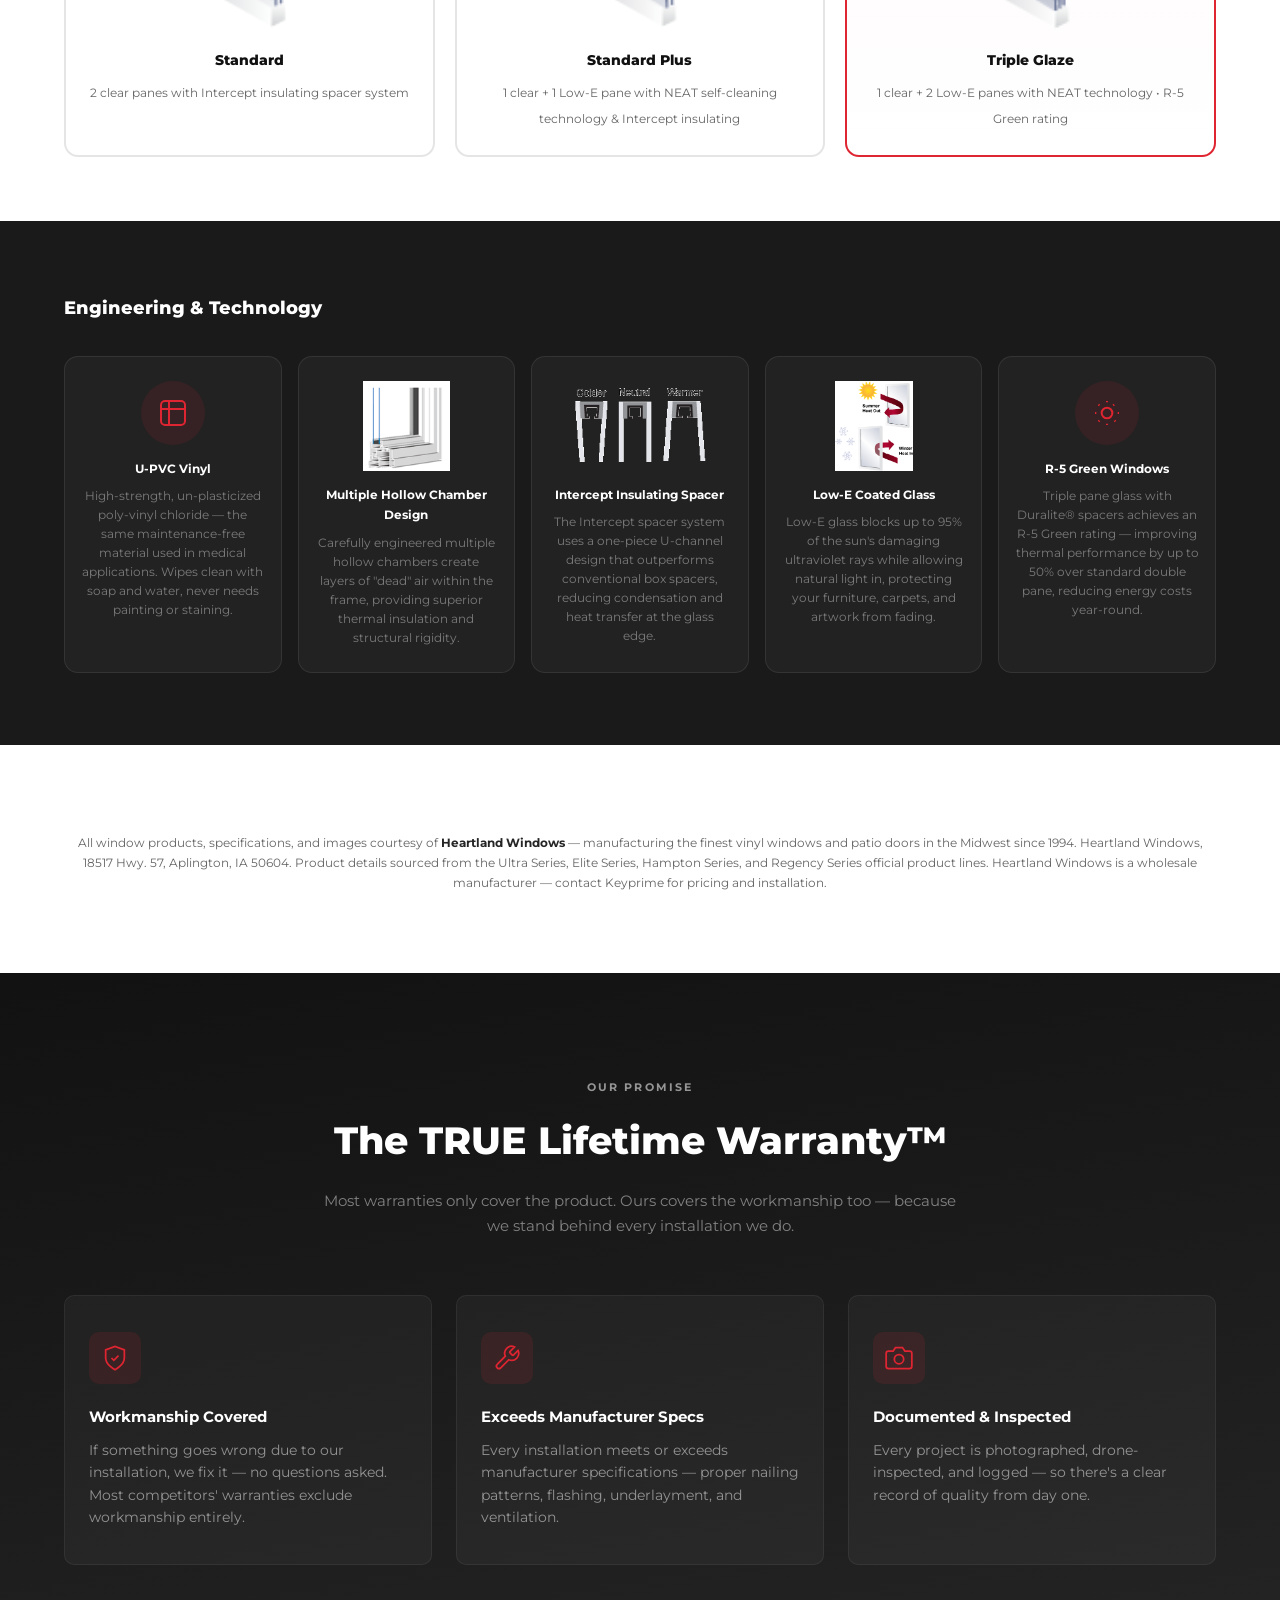
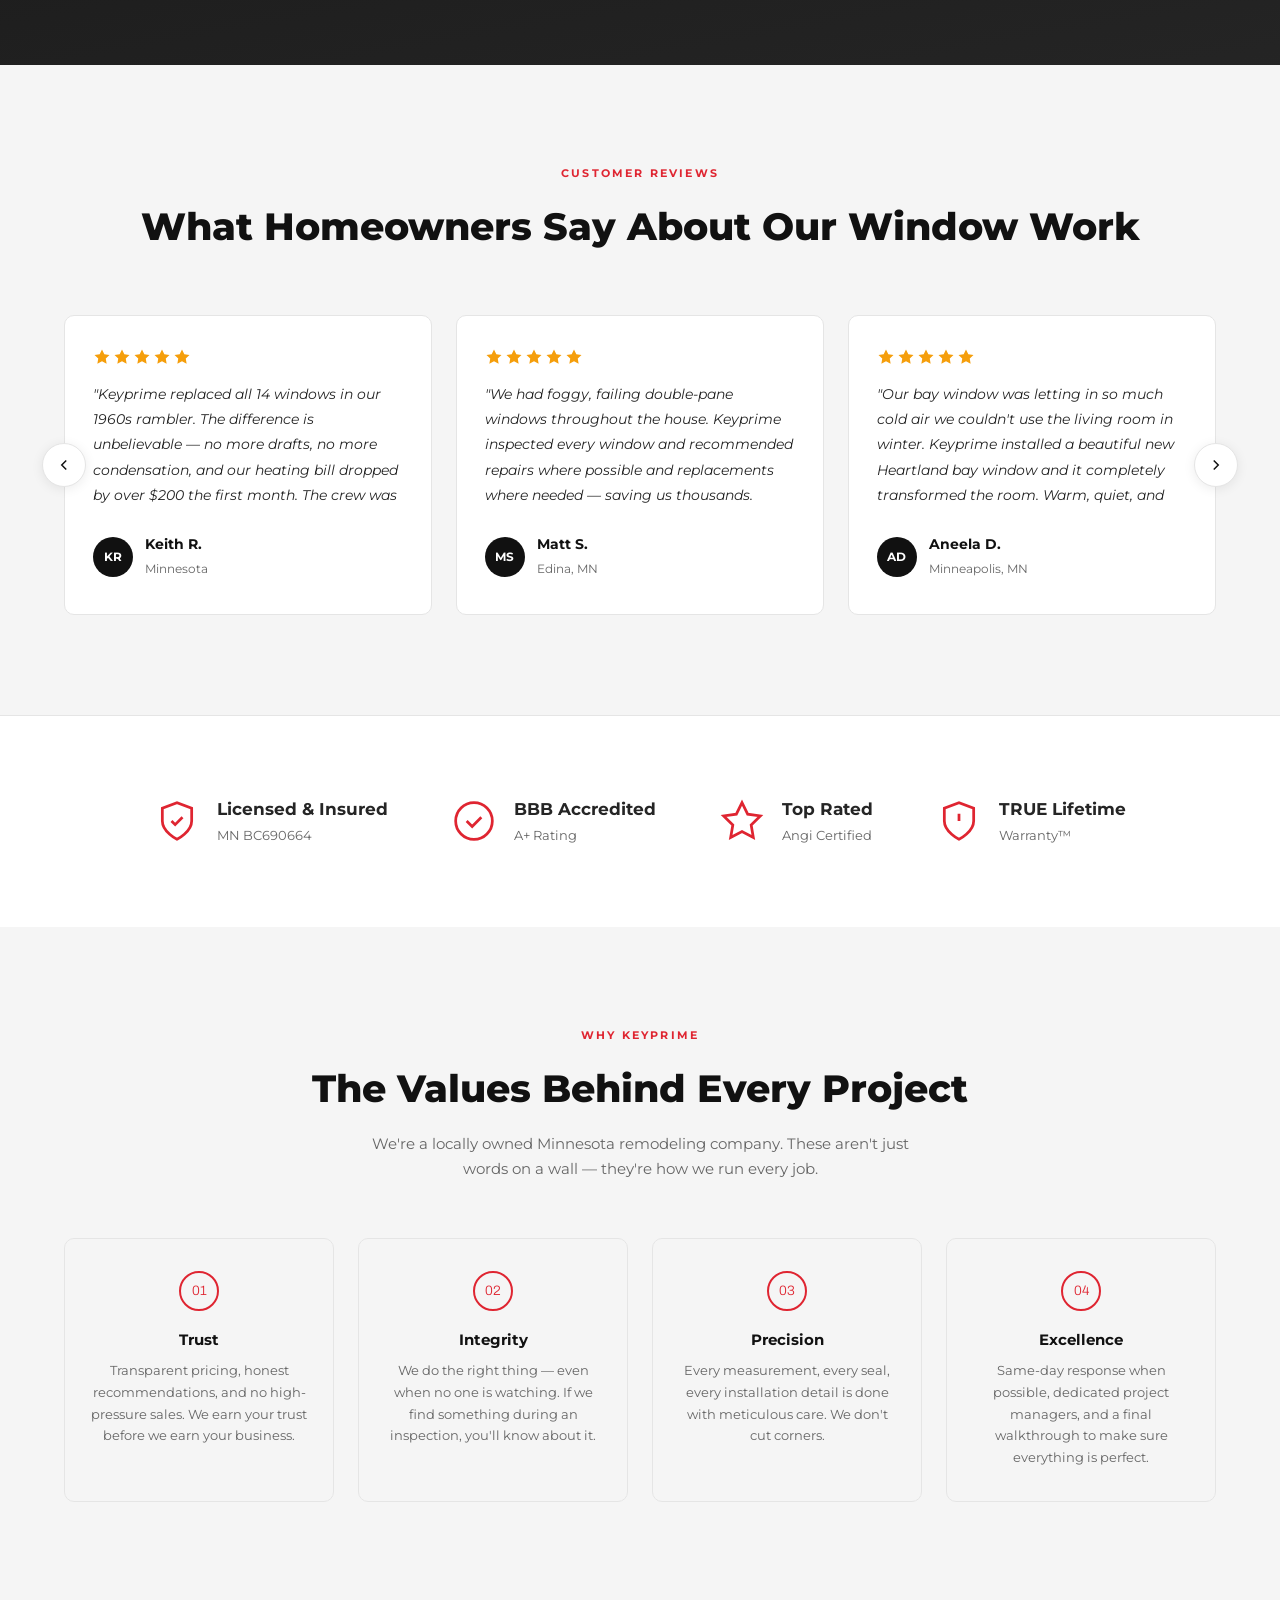
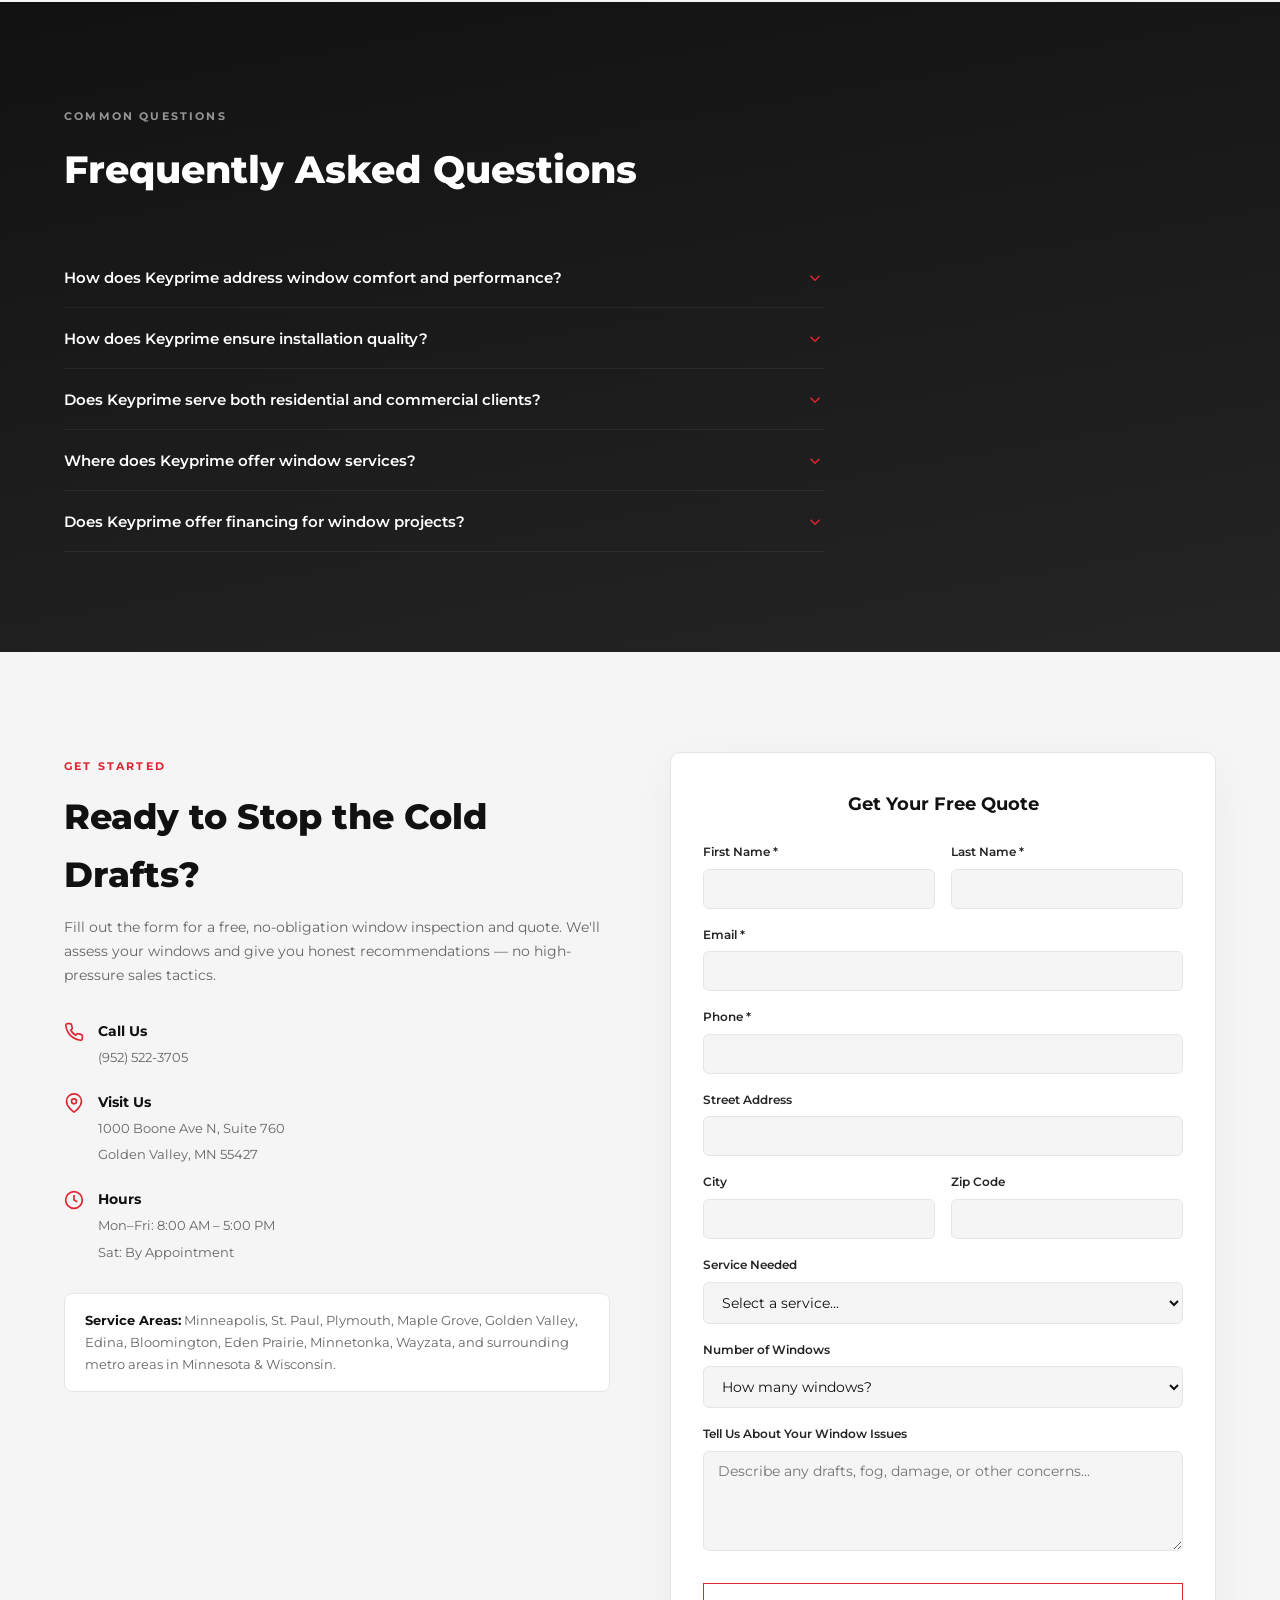
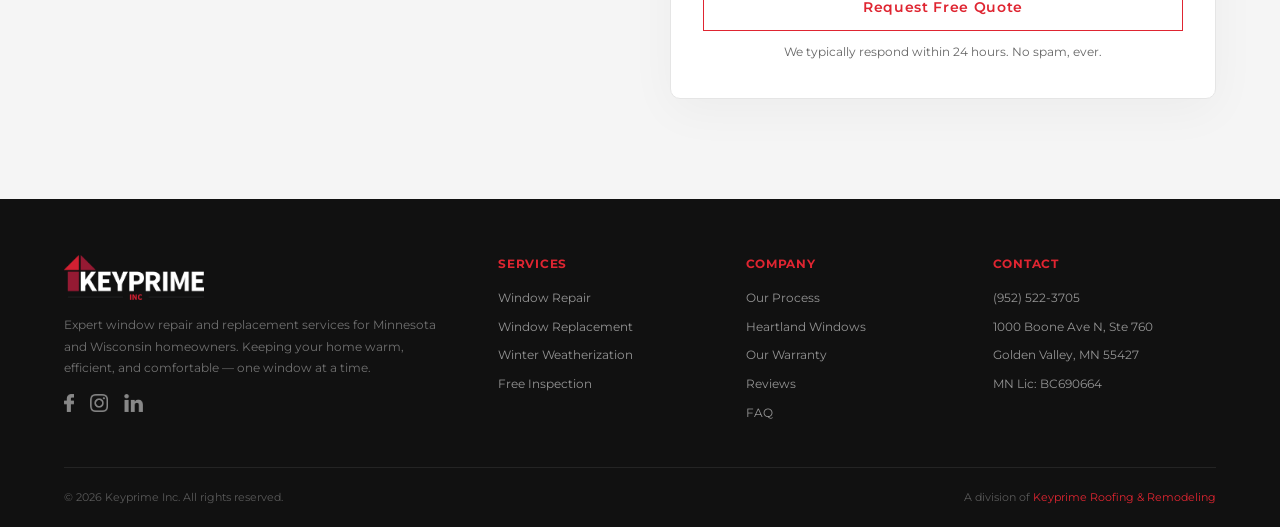
==== commit 119feee4: "Restore original stats bar layout with new proof content Bring back the highlighted number + label l" ====
--- a/index.html
+++ b/index.html
@@ -9,7 +9,7 @@
   <link rel="preconnect" href="https://fonts.googleapis.com">
   <link rel="preconnect" href="https://fonts.gstatic.com" crossorigin>
   <link href="https://fonts.googleapis.com/css2?family=Archivo:wght@100;200;300;400&family=Montserrat:wght@300;400;500;600;700;800;900&family=Poppins:wght@300;400;500;600;700;800;900&display=swap" rel="stylesheet">
-  <link rel="stylesheet" href="css/style.css?v=13">
+  <link rel="stylesheet" href="css/style.css?v=14">
 </head>
 <body>
 
@@ -102,12 +102,21 @@
       <div class="hero__cta hero-anim" data-delay="500">
         <a href="#contact" class="btn btn--hero-fill">SCHEDULE YOUR FREE WINDOW INSPECTION</a>
       </div>
-      <div class="hero__proof hero-anim" data-delay="700">
-        <span>Licensed in Minnesota and Wisconsin</span>
-        <span class="hero__proof-sep">|</span>
-        <span>15+ Years of Experience</span>
-        <span class="hero__proof-sep">|</span>
-        <span>Workmanship Warranty</span>
+      <div class="hero__stats hero-anim" data-delay="700">
+        <div class="hero__stat">
+          <span class="hero__stat-num">LICENSED</span>
+          <span class="hero__stat-label">Minnesota &amp; Wisconsin</span>
+        </div>
+        <div class="hero__stat-divider"></div>
+        <div class="hero__stat">
+          <span class="hero__stat-num">15+</span>
+          <span class="hero__stat-label">Years of Experience</span>
+        </div>
+        <div class="hero__stat-divider"></div>
+        <div class="hero__stat">
+          <span class="hero__stat-num">WORKMANSHIP</span>
+          <span class="hero__stat-label">Warranty</span>
+        </div>
       </div>
     </div>
 
--- a/css/style.css
+++ b/css/style.css
@@ -297,15 +297,26 @@
   margin-bottom: 12px;
 }
 
-/* Hero proof bar */
-.hero__proof {
-  display: flex; align-items: center; gap: 10px;
-  margin-top: 32px; font-size: .78rem; font-weight: 600;
-  color: rgba(0,0,0,.55); letter-spacing: .02em;
-  flex-wrap: wrap;
-}
-.hero__proof-sep {
-  color: rgba(0,0,0,.15); font-weight: 400;
+/* Hero stats bar */
+.hero__stats {
+  display: flex; align-items: center; gap: 0;
+  margin-top: 36px; padding: 18px 0;
+  border-top: 1px solid rgba(0,0,0,.1);
+}
+.hero__stat { text-align: center; flex: 1; }
+.hero__stat-num {
+  display: block; font-family: var(--font-num);
+  font-size: 1.4rem; font-weight: 300; color: var(--blk);
+  letter-spacing: .04em; line-height: 1.2;
+}
+.hero__stat-label {
+  display: block; font-family: var(--font-hero);
+  font-size: .68rem; font-weight: 500; color: rgba(0,0,0,.5);
+  letter-spacing: .04em; margin-top: 2px;
+}
+.hero__stat-divider {
+  width: 1px; height: 36px; background: rgba(0,0,0,.12);
+  flex-shrink: 0;
 }
 
 /* Partner logos marquee */
@@ -1586,7 +1597,9 @@
   }
   .hero__heading { font-size: clamp(1.8rem, 7vw, 2.6rem); }
   .hero__text { font-size: .78rem; }
-  .hero__proof { justify-content: center; text-align: center; }
+  .hero__stats { flex-wrap: wrap; gap: 12px; justify-content: center; }
+  .hero__stat-divider { display: none; }
+  .hero__stat { min-width: 100px; }
 
   .hero__partners {
     position: relative; left: auto; bottom: auto;
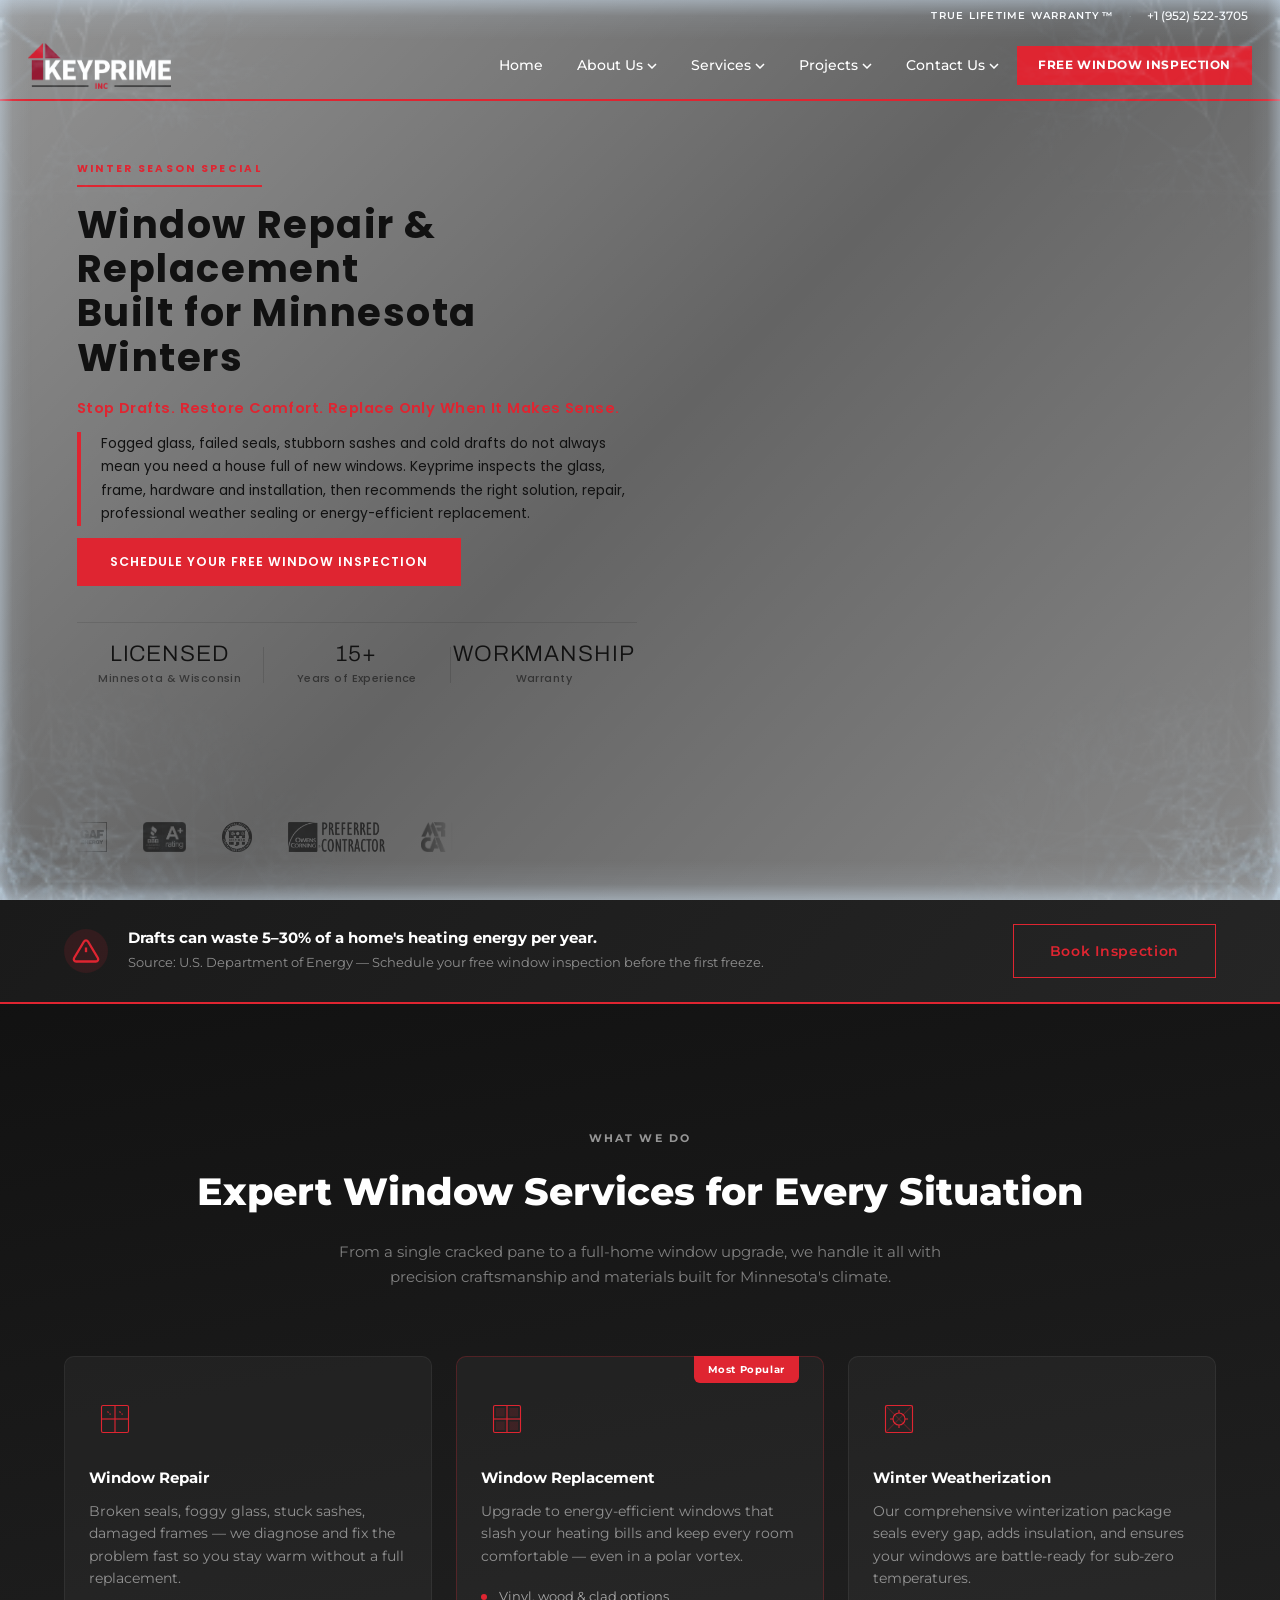
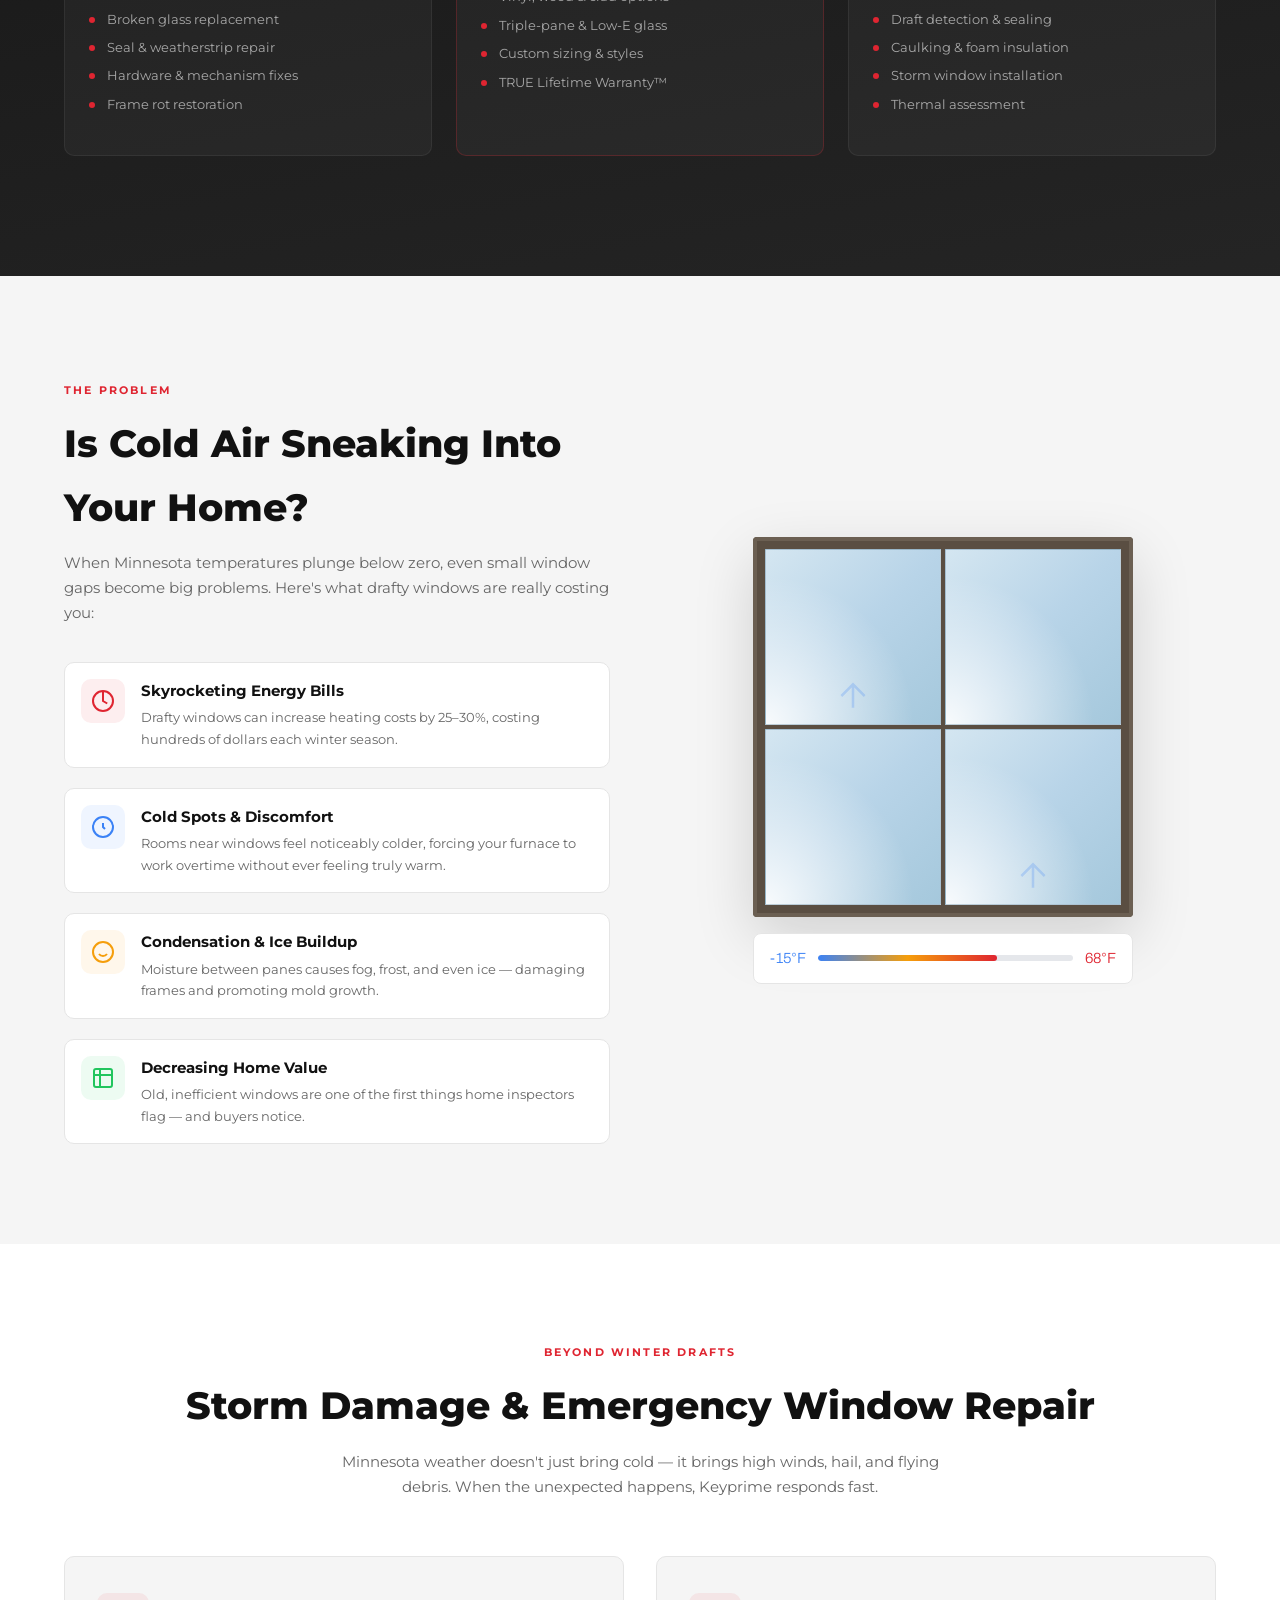
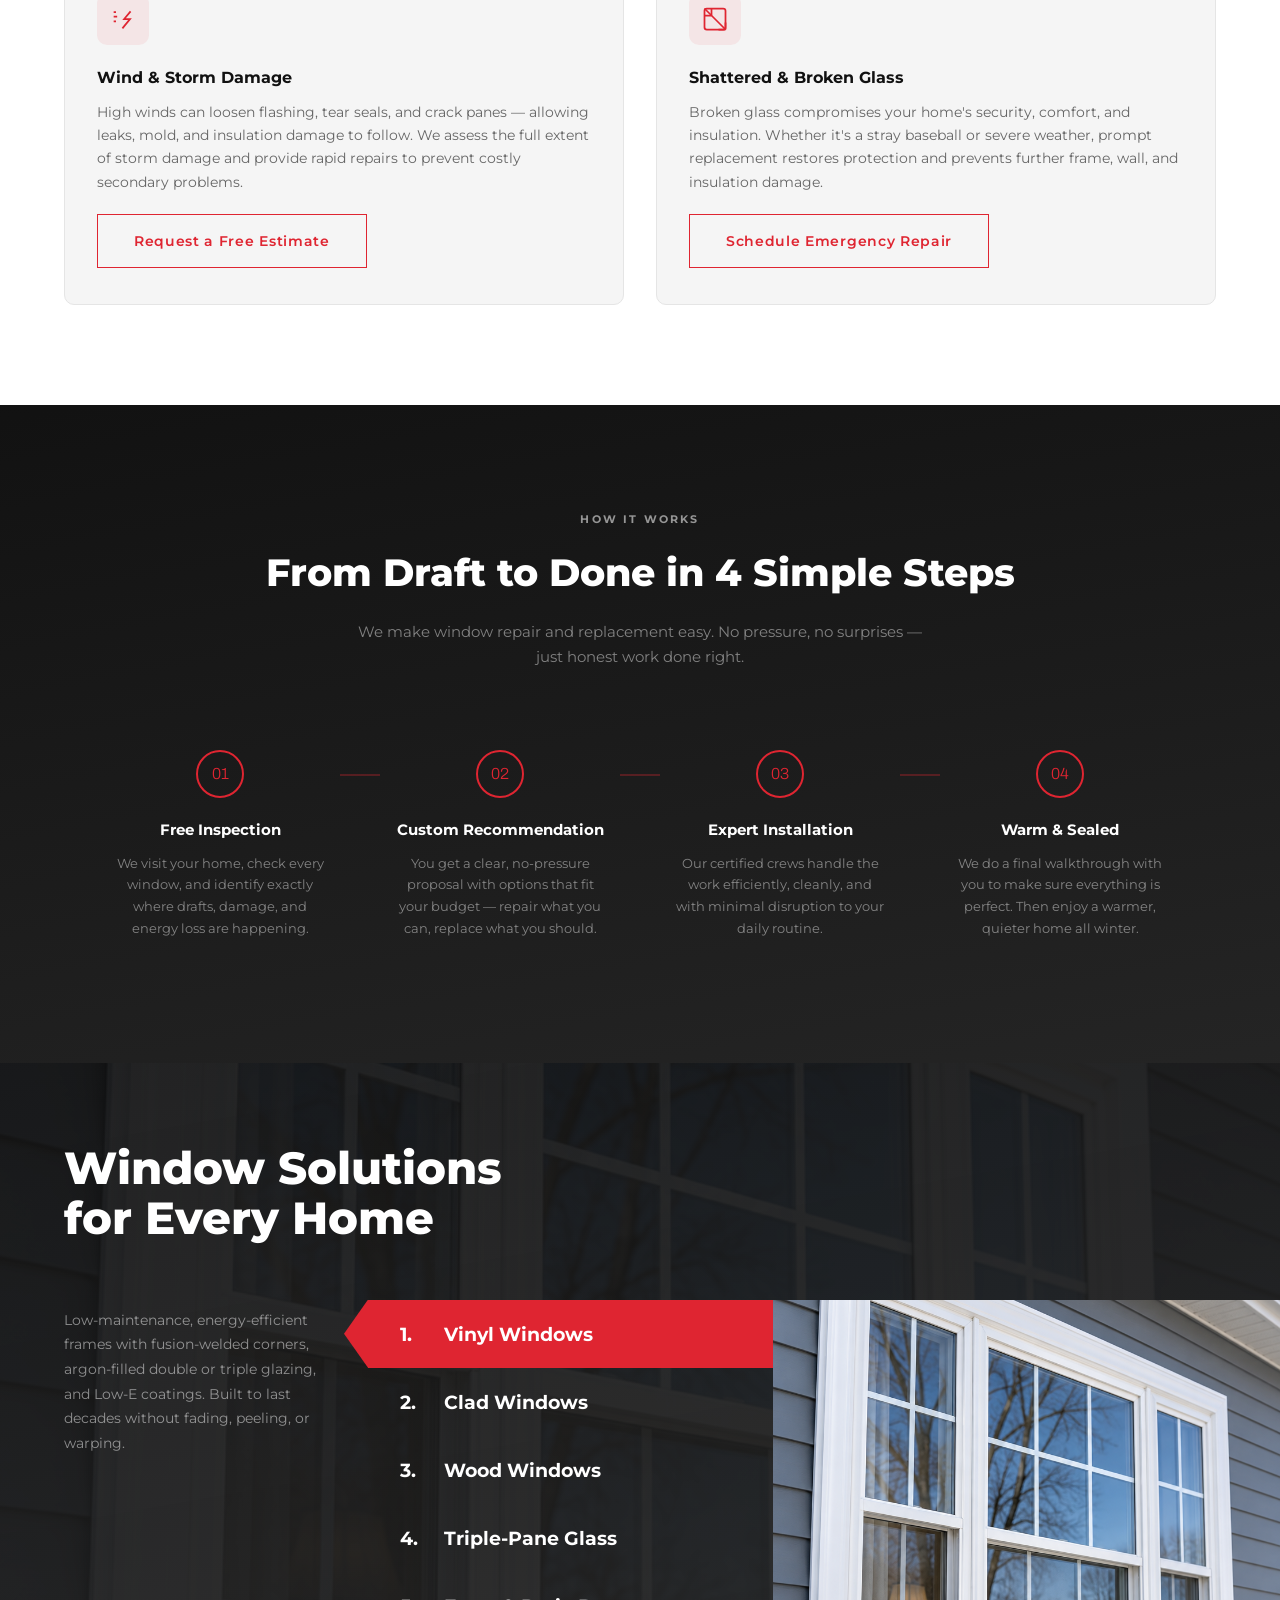
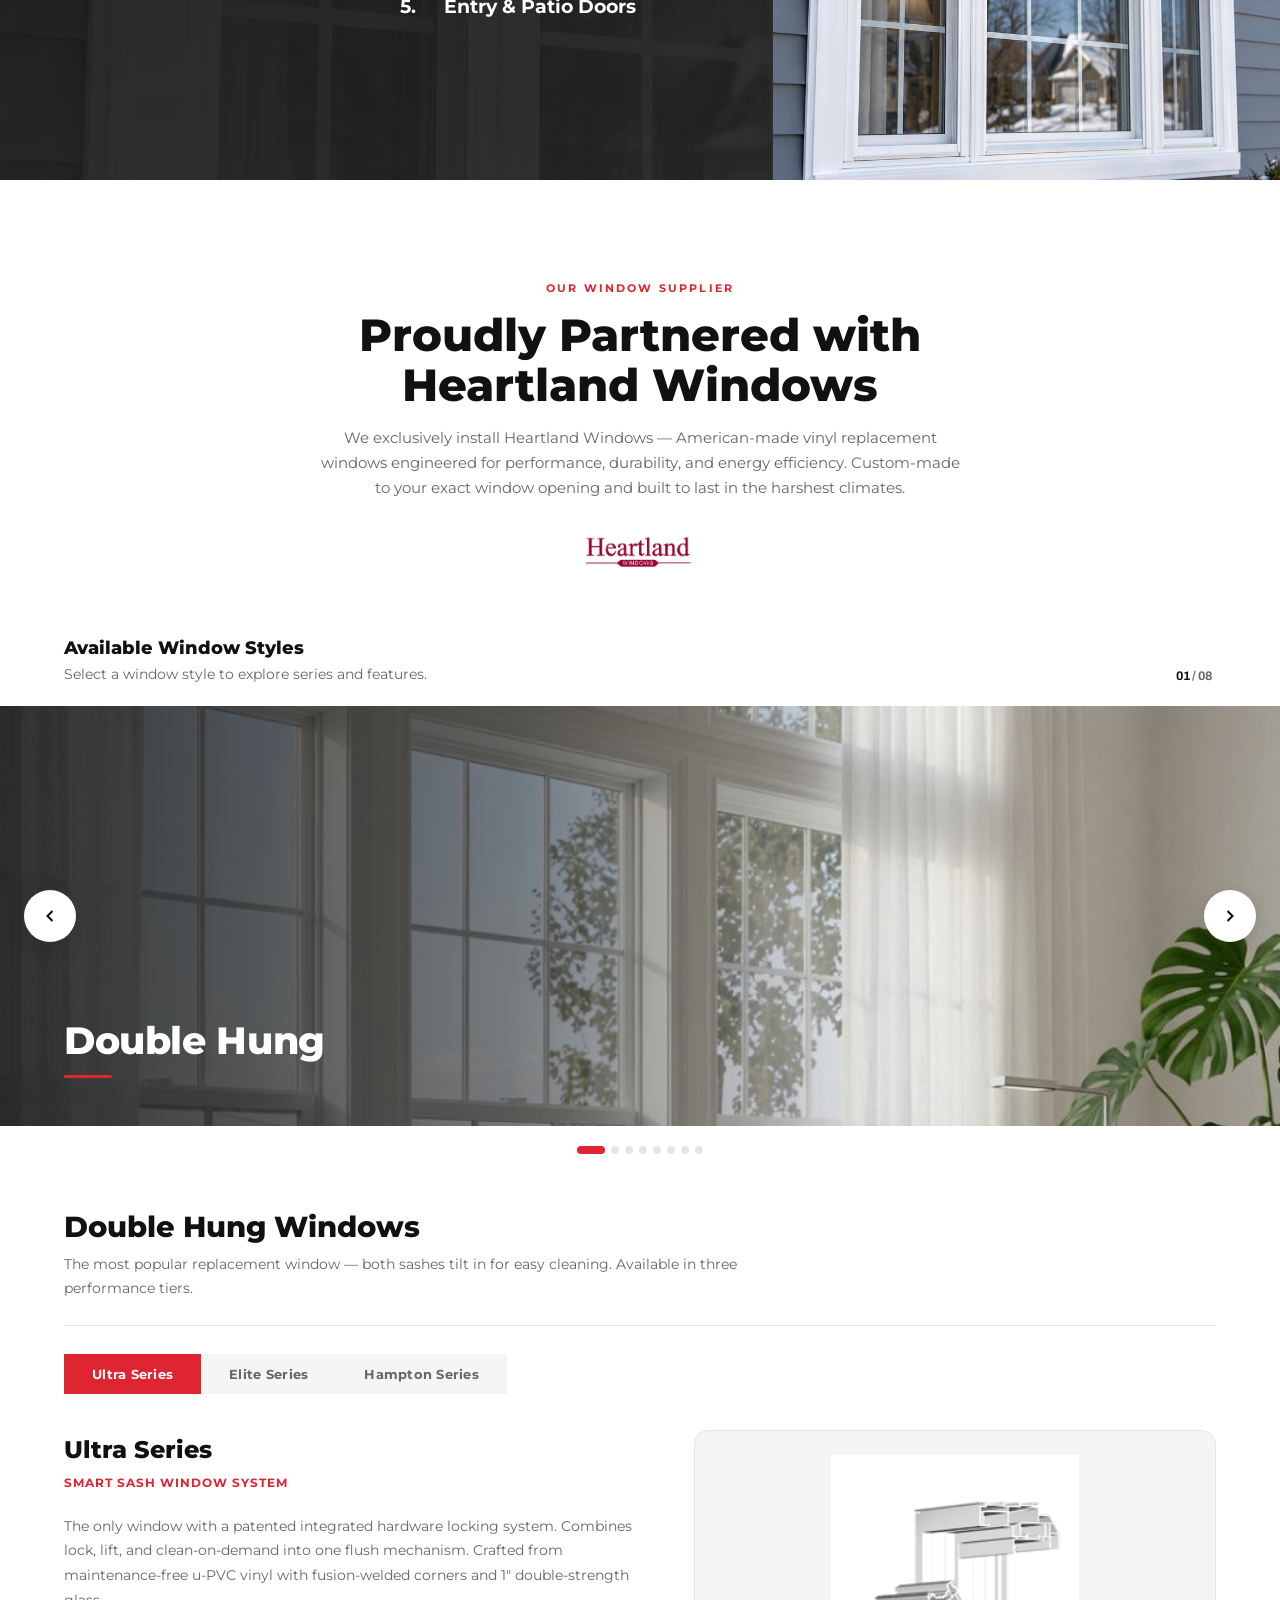
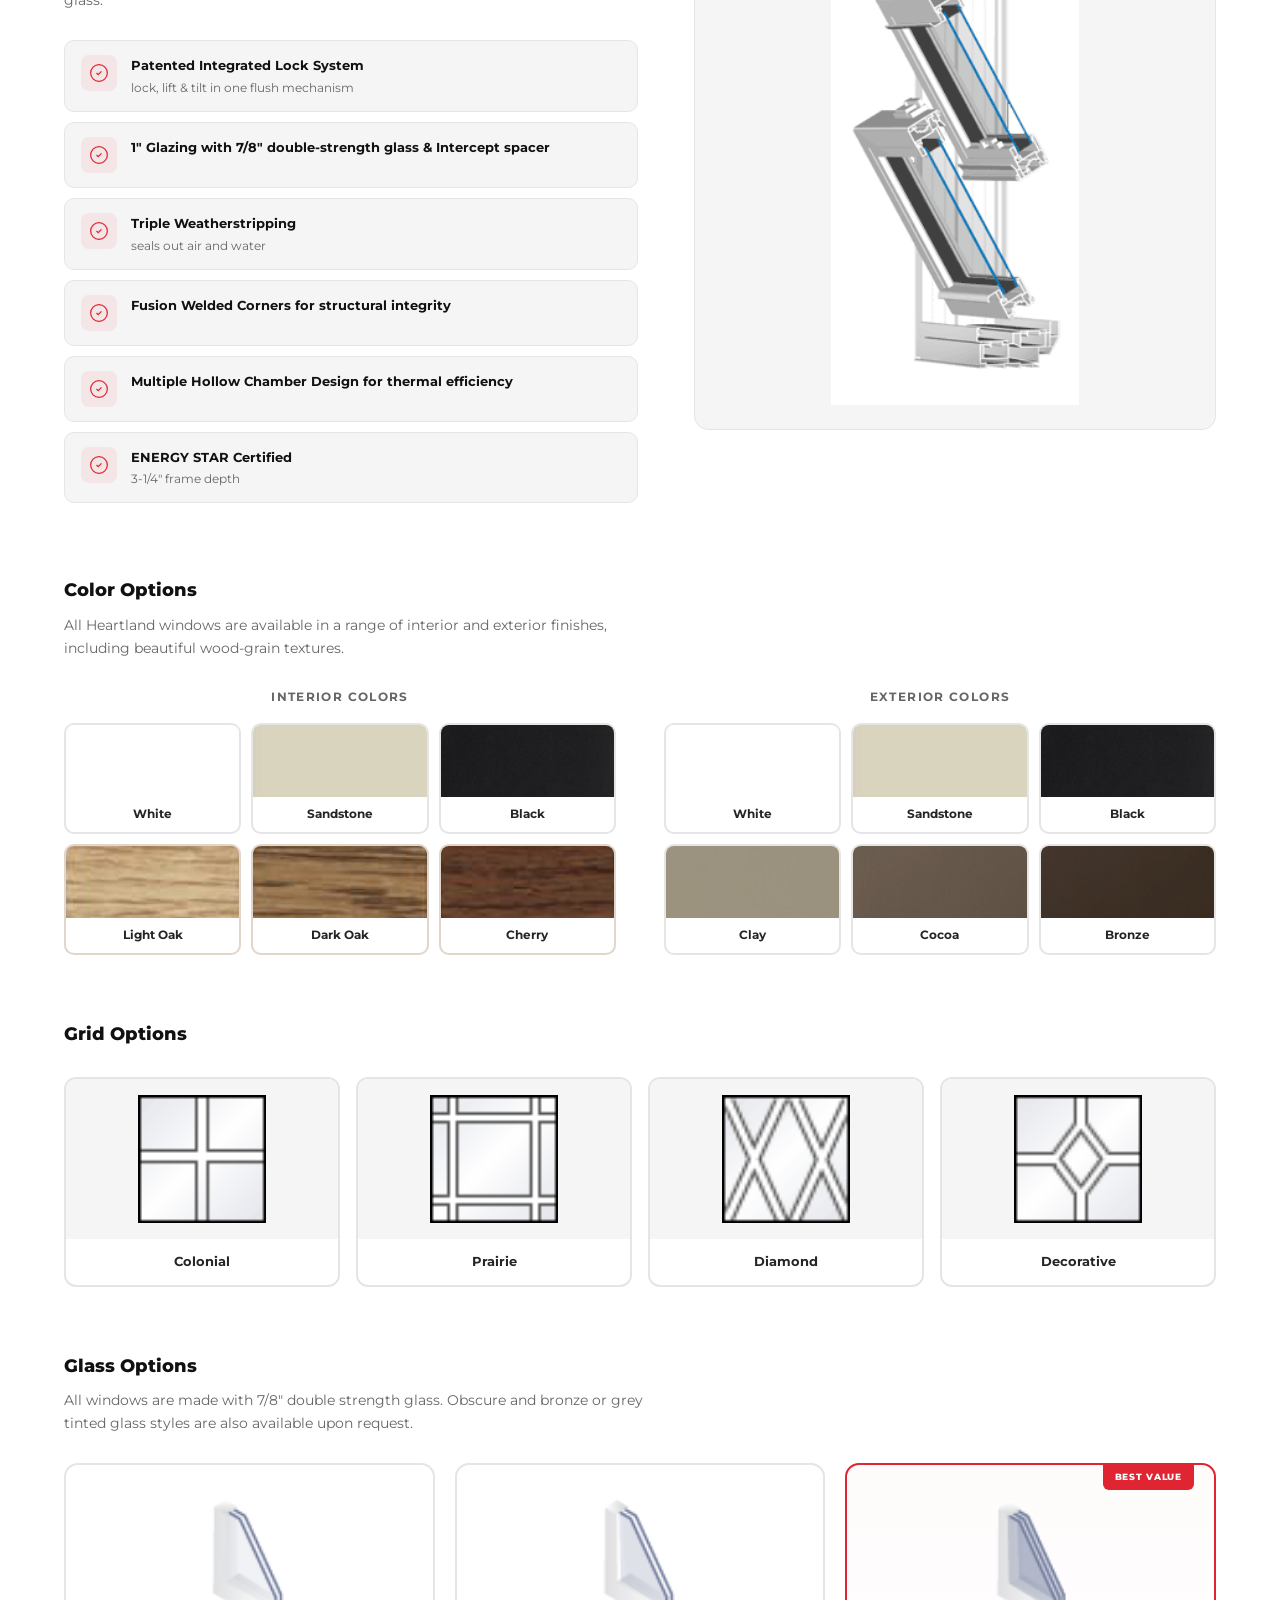
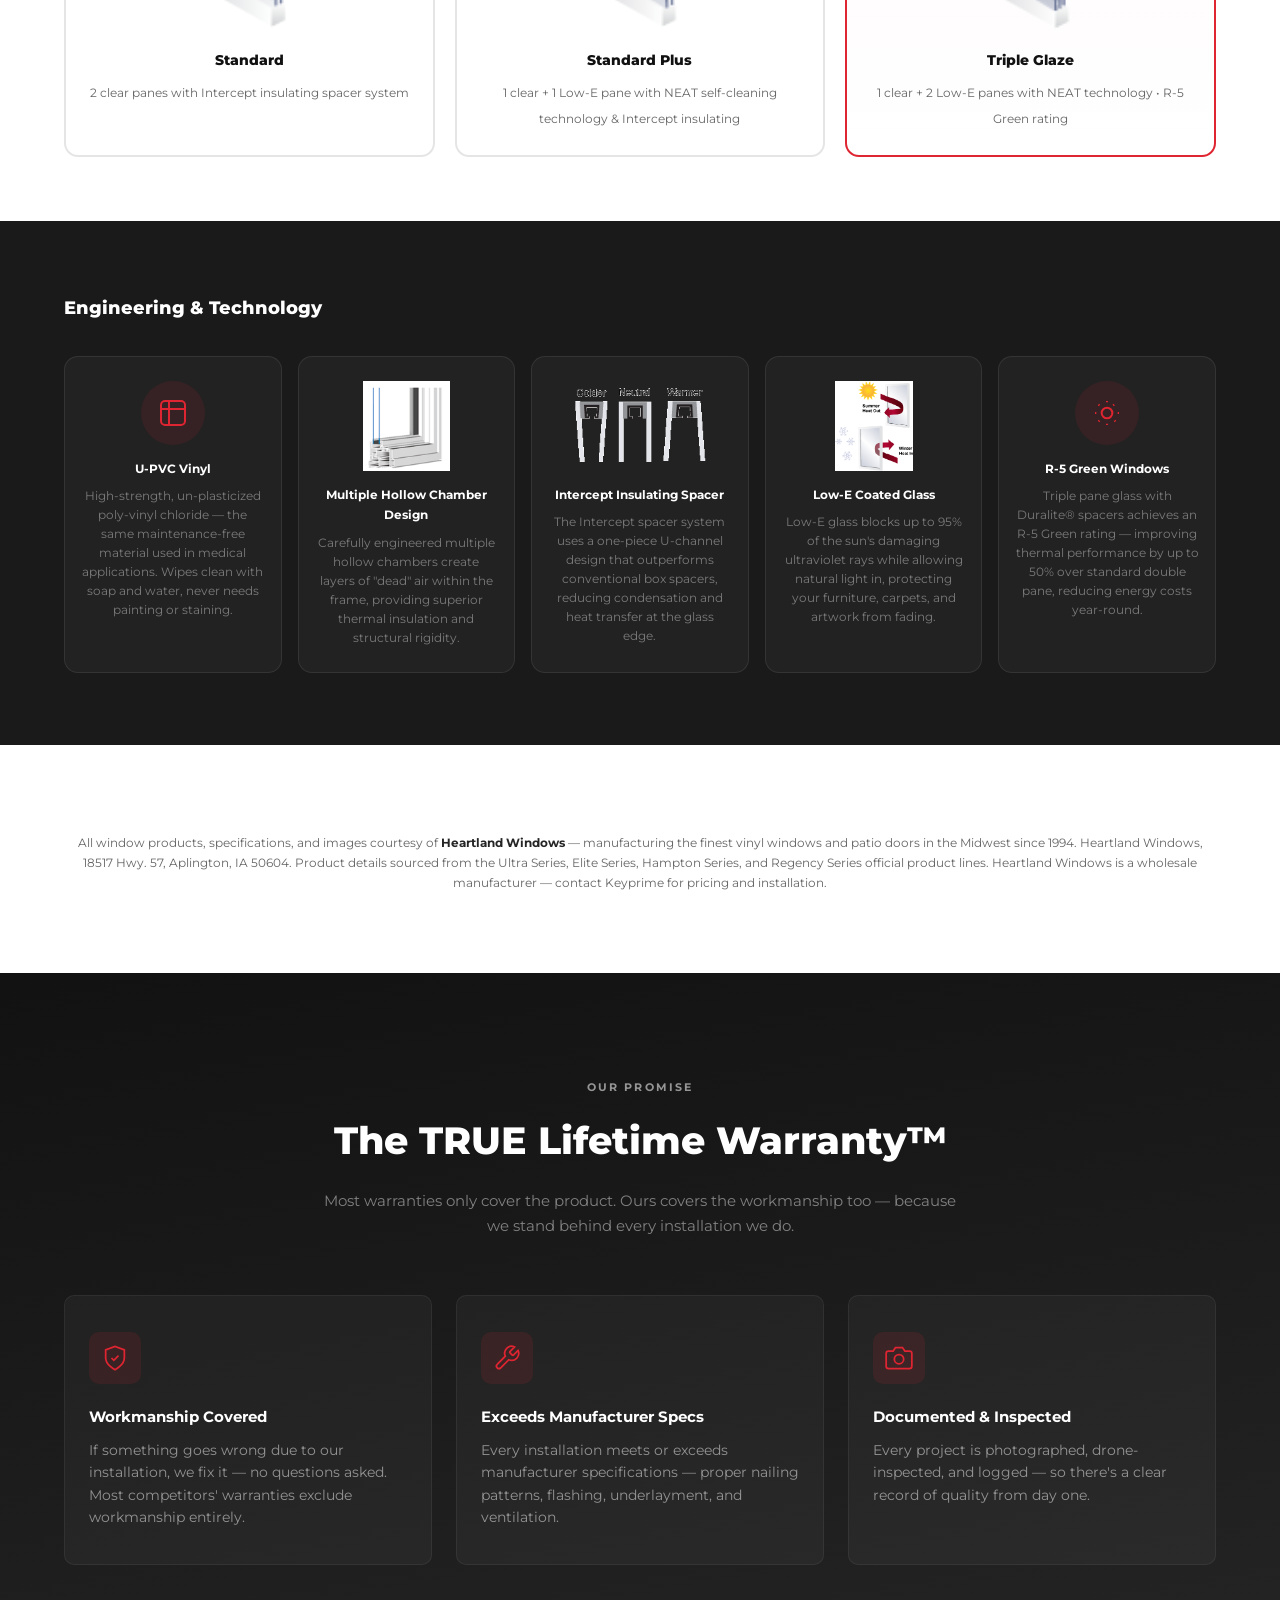
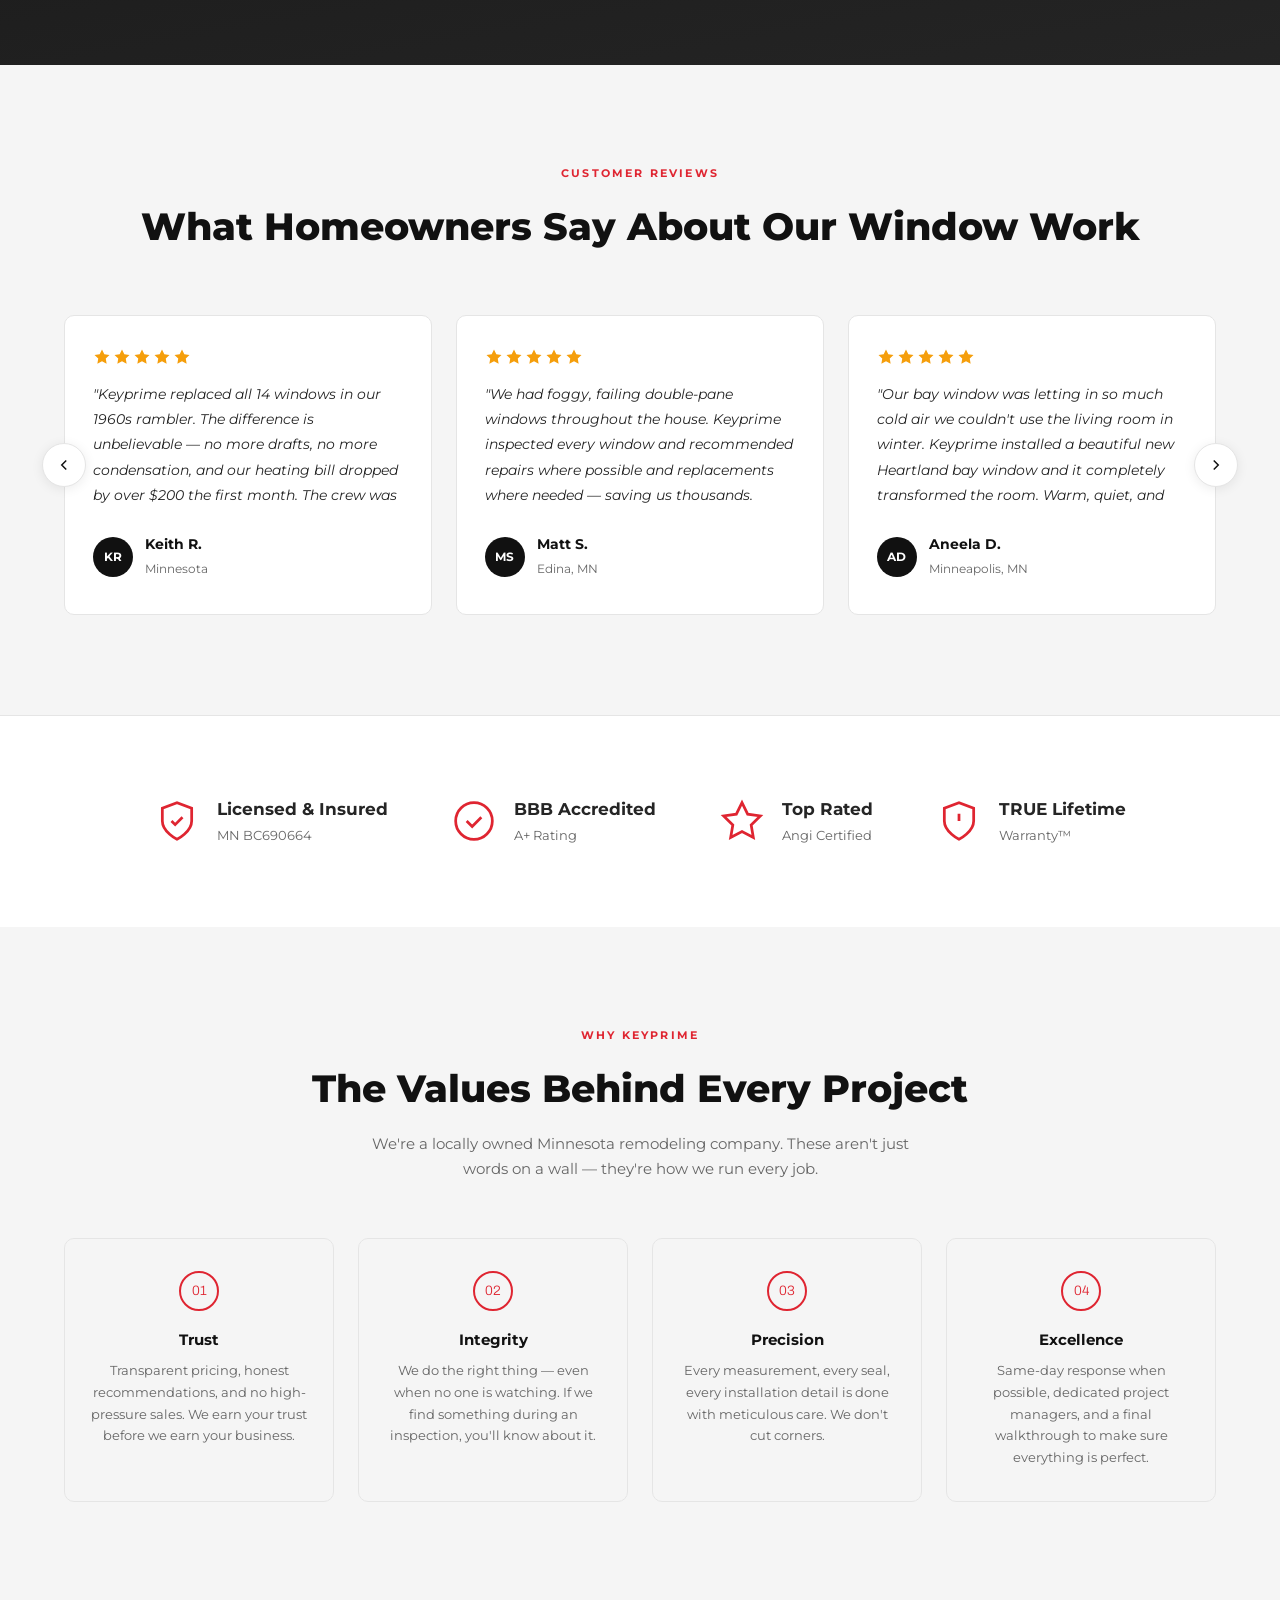
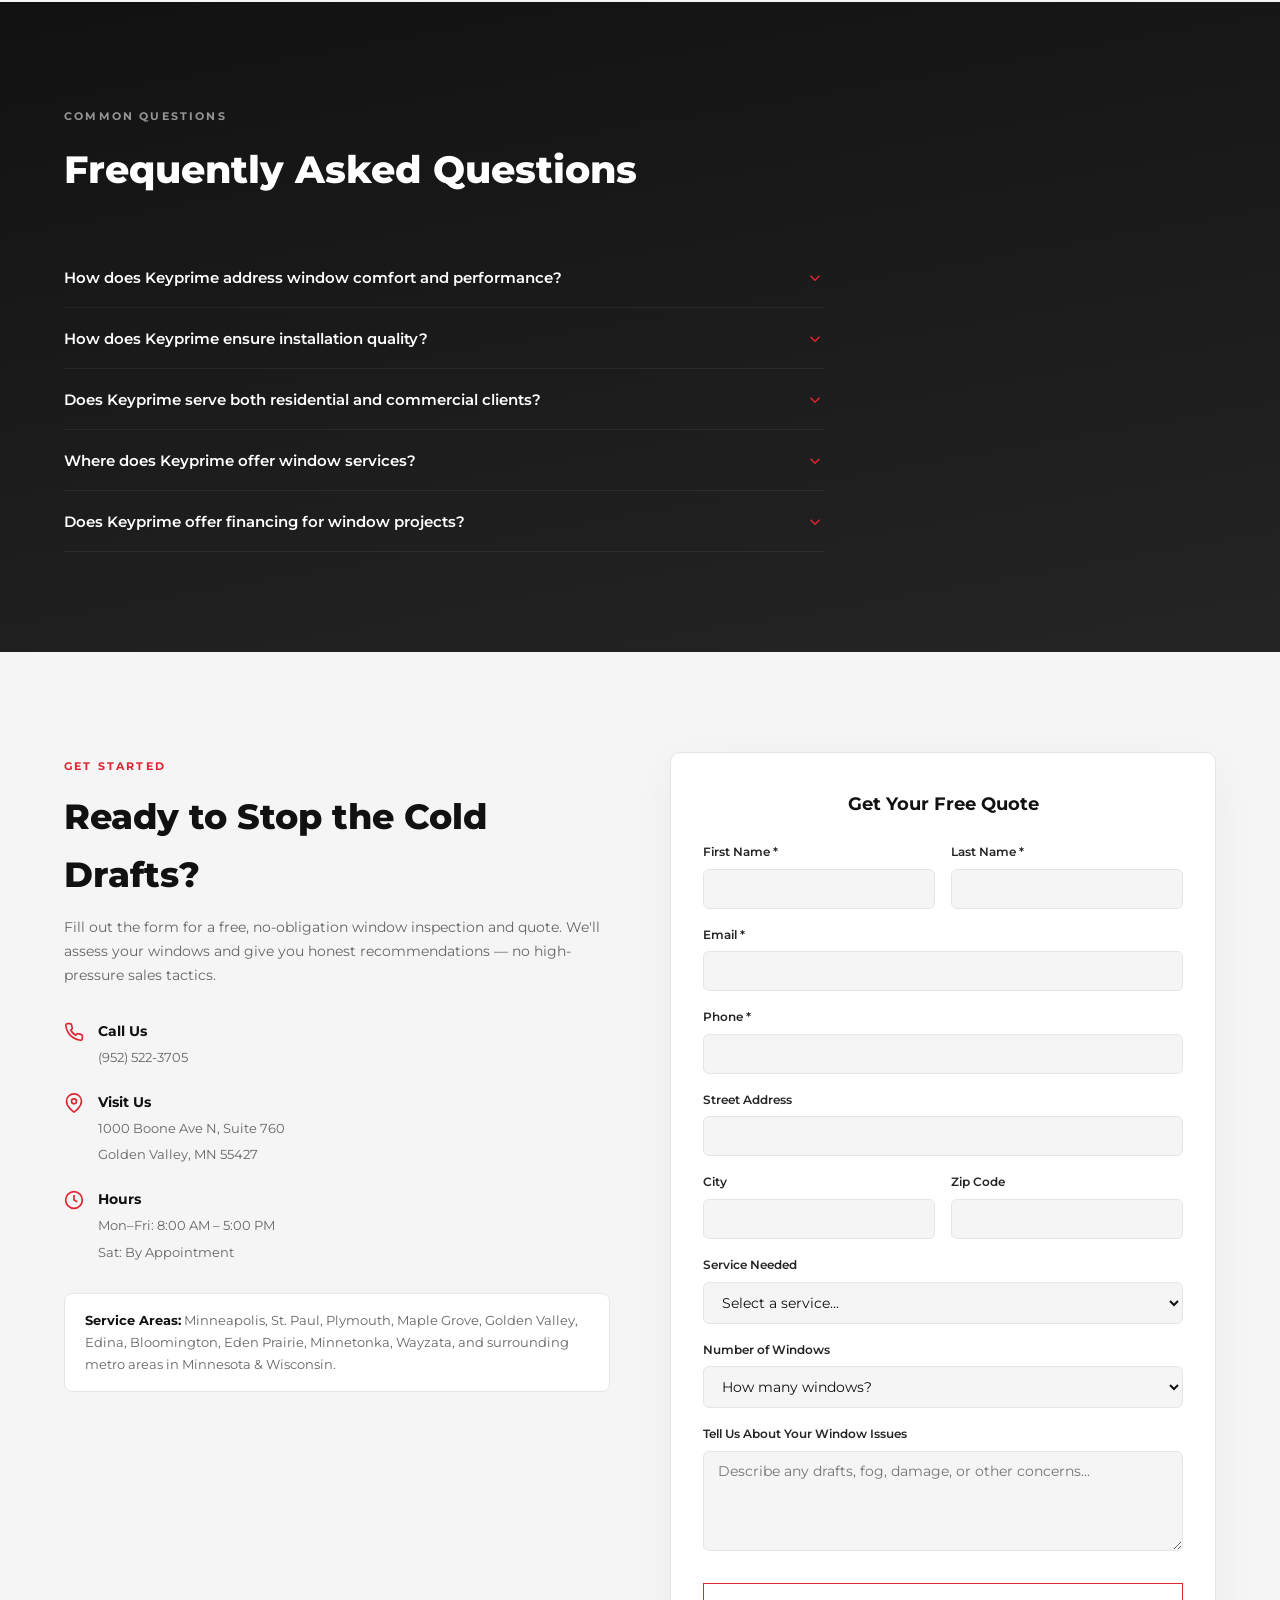
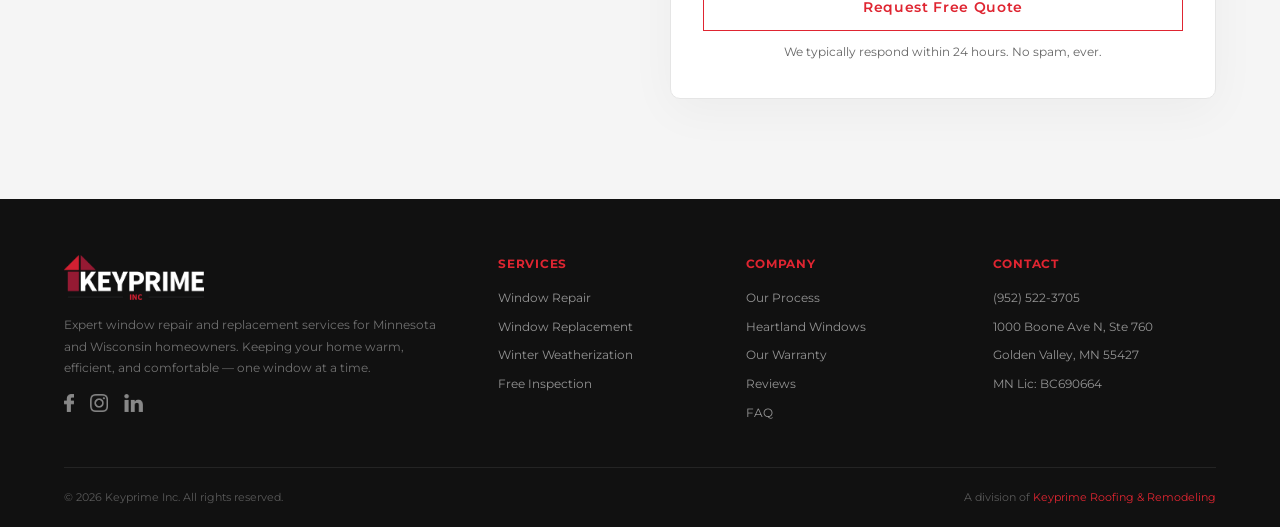
==== commit a33b5875: "Reduce hero heading font size to fit longer copy Co-Authored-By: Claude Opus 4.6 <noreply@anthropic." ====
--- a/index.html
+++ b/index.html
@@ -9,7 +9,7 @@
   <link rel="preconnect" href="https://fonts.googleapis.com">
   <link rel="preconnect" href="https://fonts.gstatic.com" crossorigin>
   <link href="https://fonts.googleapis.com/css2?family=Archivo:wght@100;200;300;400&family=Montserrat:wght@300;400;500;600;700;800;900&family=Poppins:wght@300;400;500;600;700;800;900&display=swap" rel="stylesheet">
-  <link rel="stylesheet" href="css/style.css?v=14">
+  <link rel="stylesheet" href="css/style.css?v=15">
 </head>
 <body>
 
--- a/css/style.css
+++ b/css/style.css
@@ -269,10 +269,10 @@
 }
 .hero__heading {
   font-family: var(--font-hero);
-  font-size: clamp(2.2rem, 4.5vw, 3.8rem);
-  font-weight: 700; line-height: 1.1;
-  color: var(--blk); letter-spacing: .06em;
-  margin-bottom: 20px;
+  font-size: clamp(1.6rem, 3vw, 2.4rem);
+  font-weight: 700; line-height: 1.15;
+  color: var(--blk); letter-spacing: .04em;
+  margin-bottom: 16px;
 }
 .hero__body {
   border-left: 4px solid var(--red);
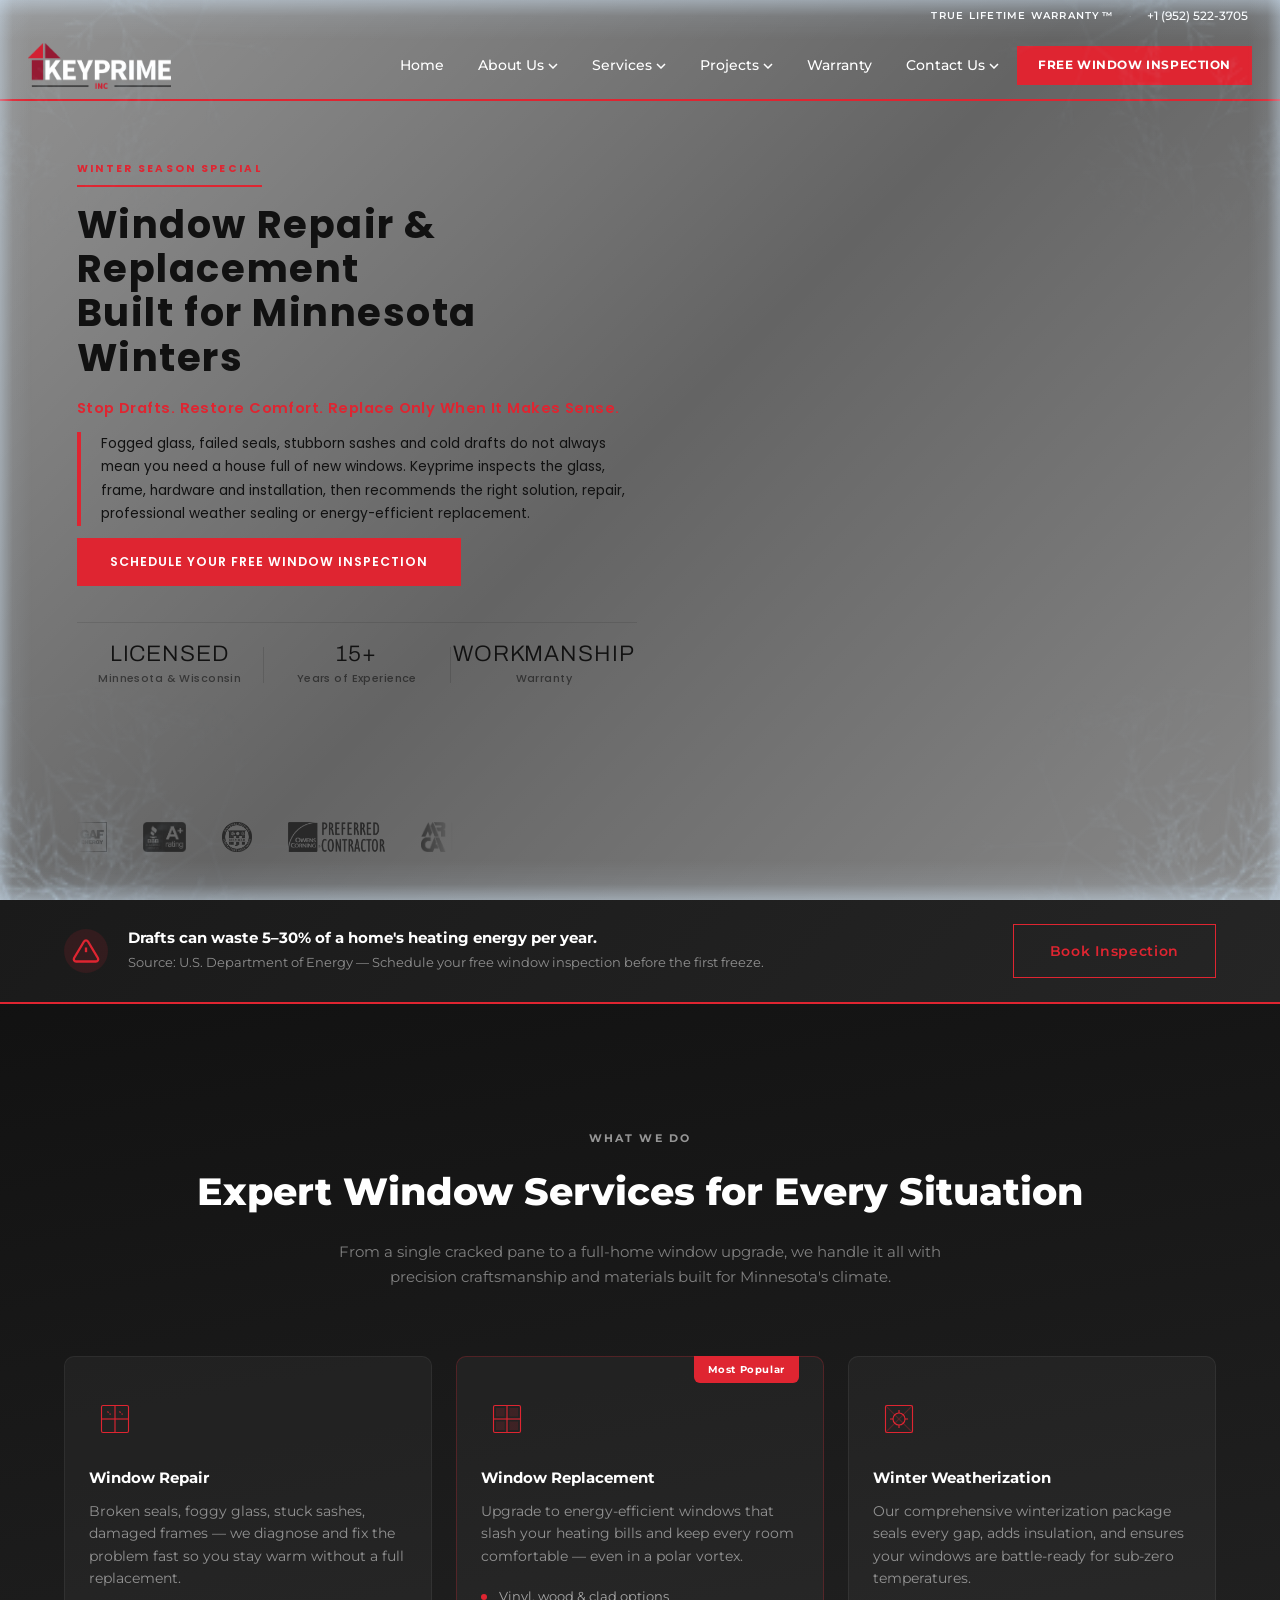
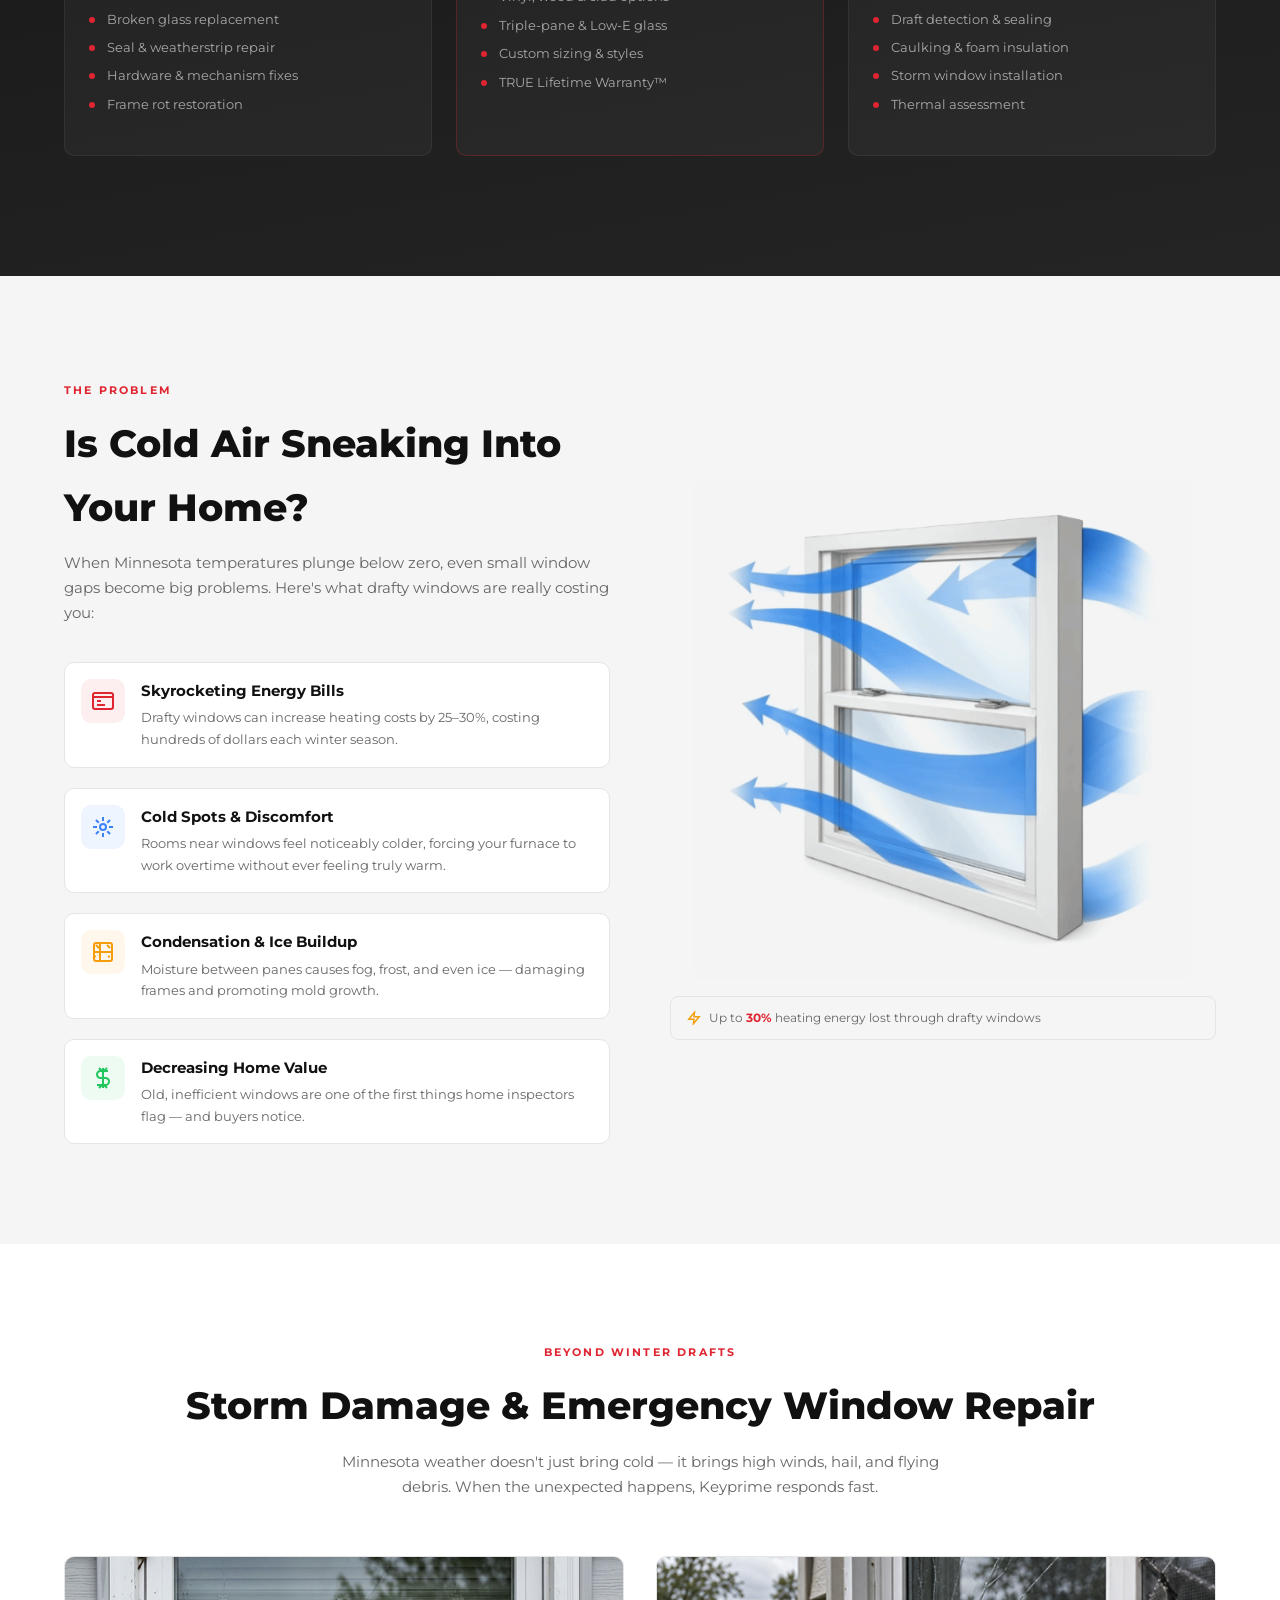
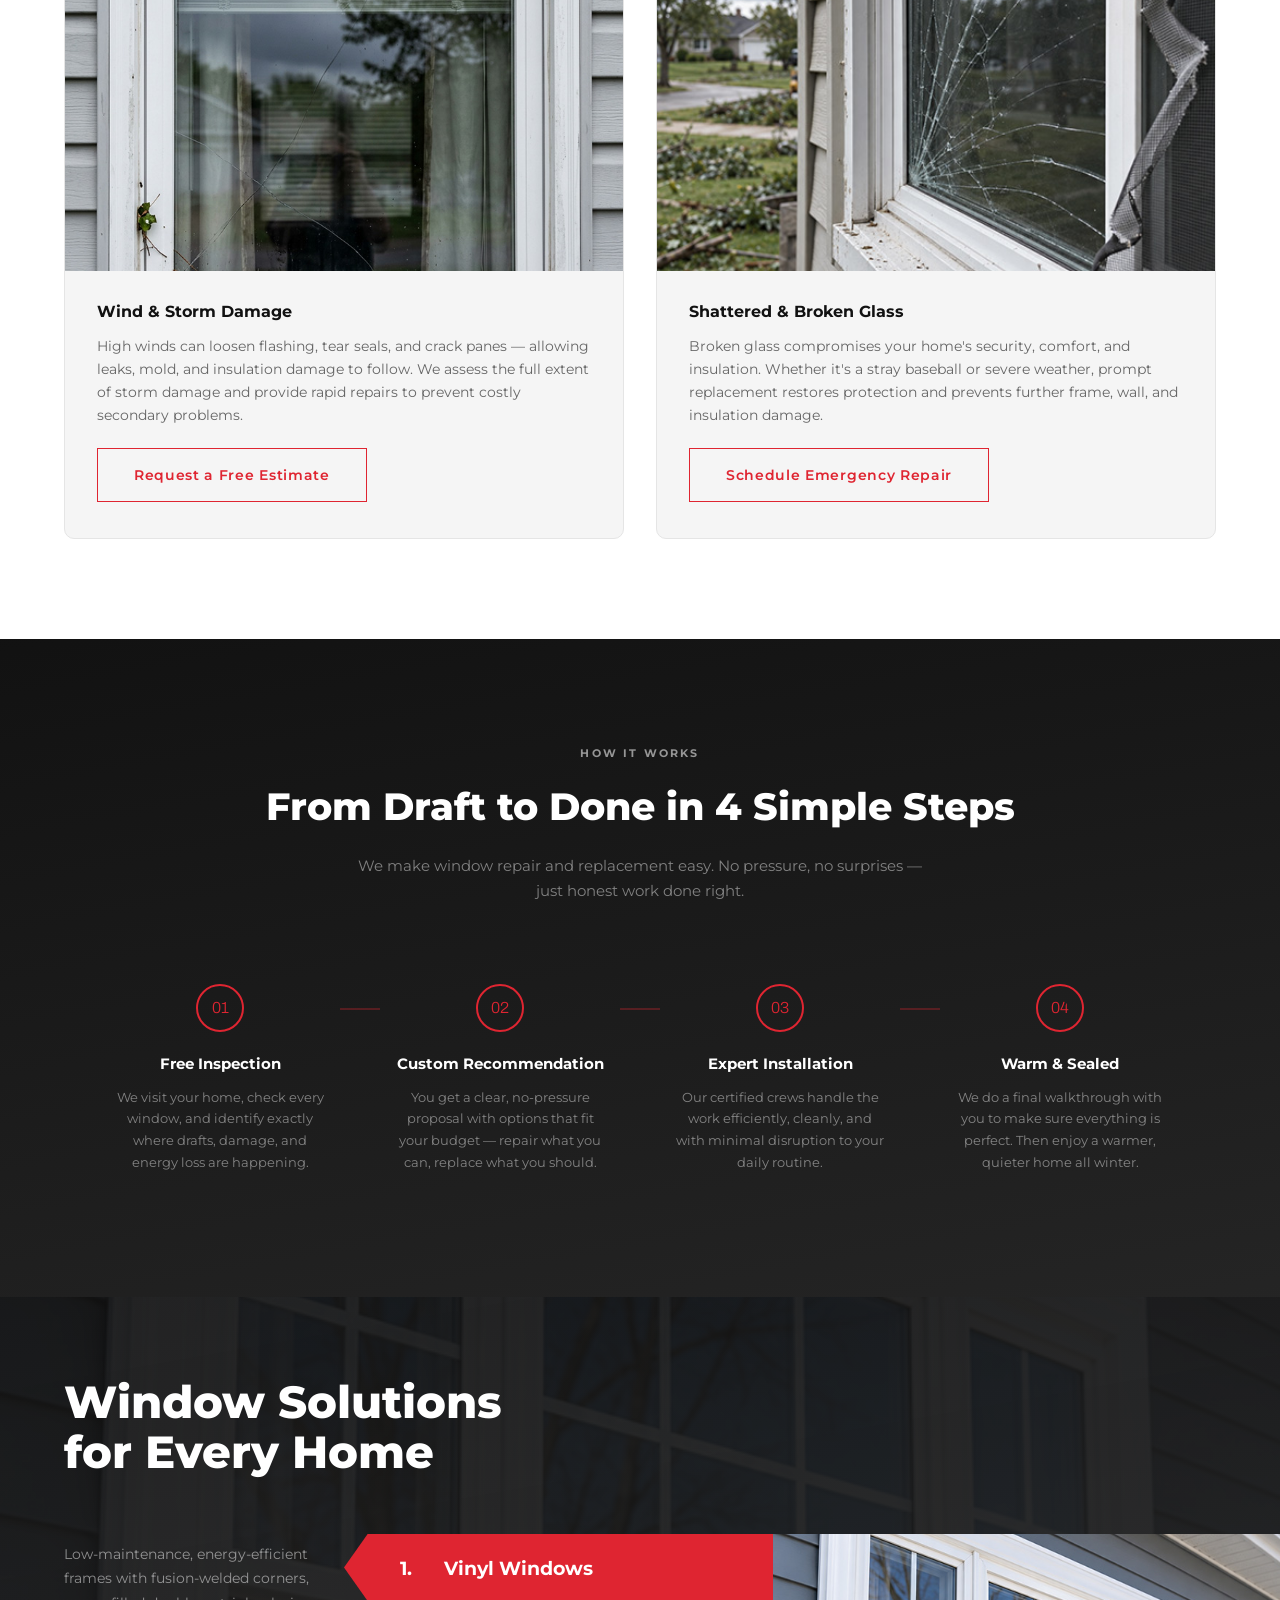
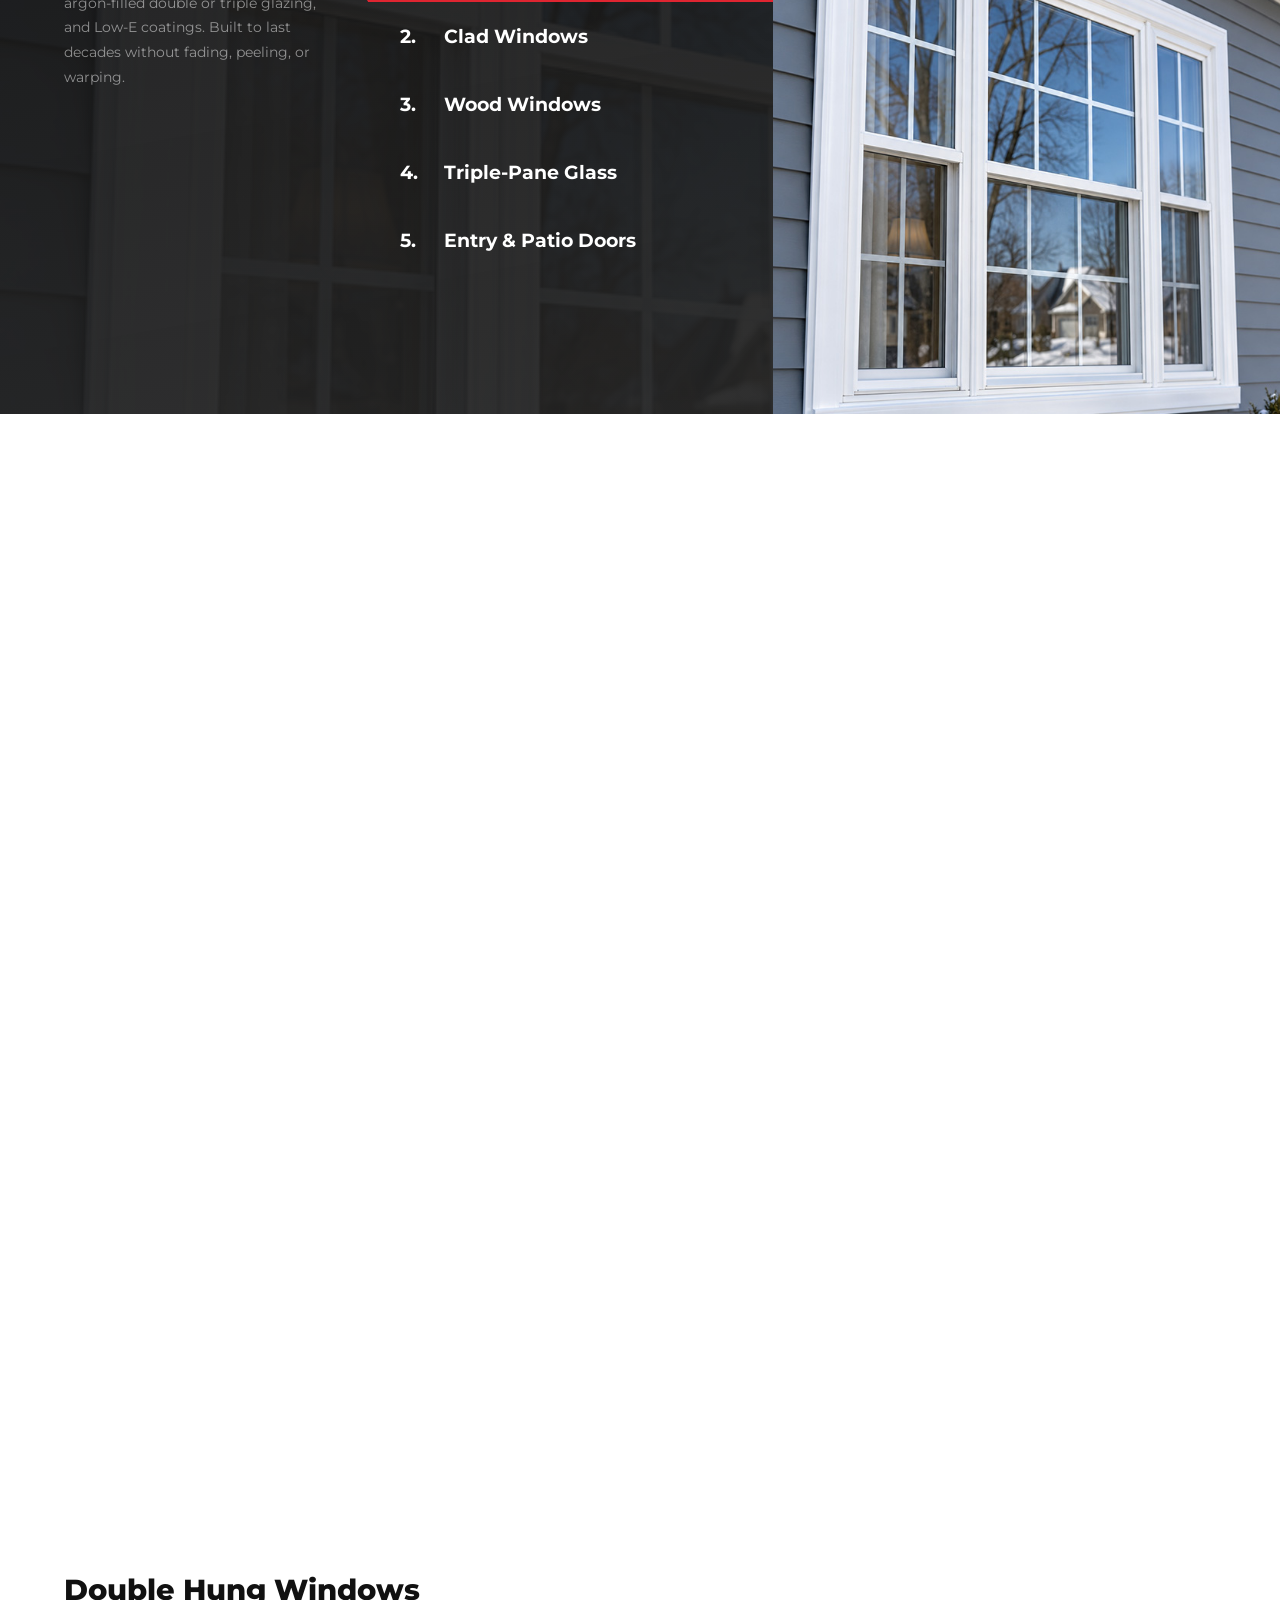
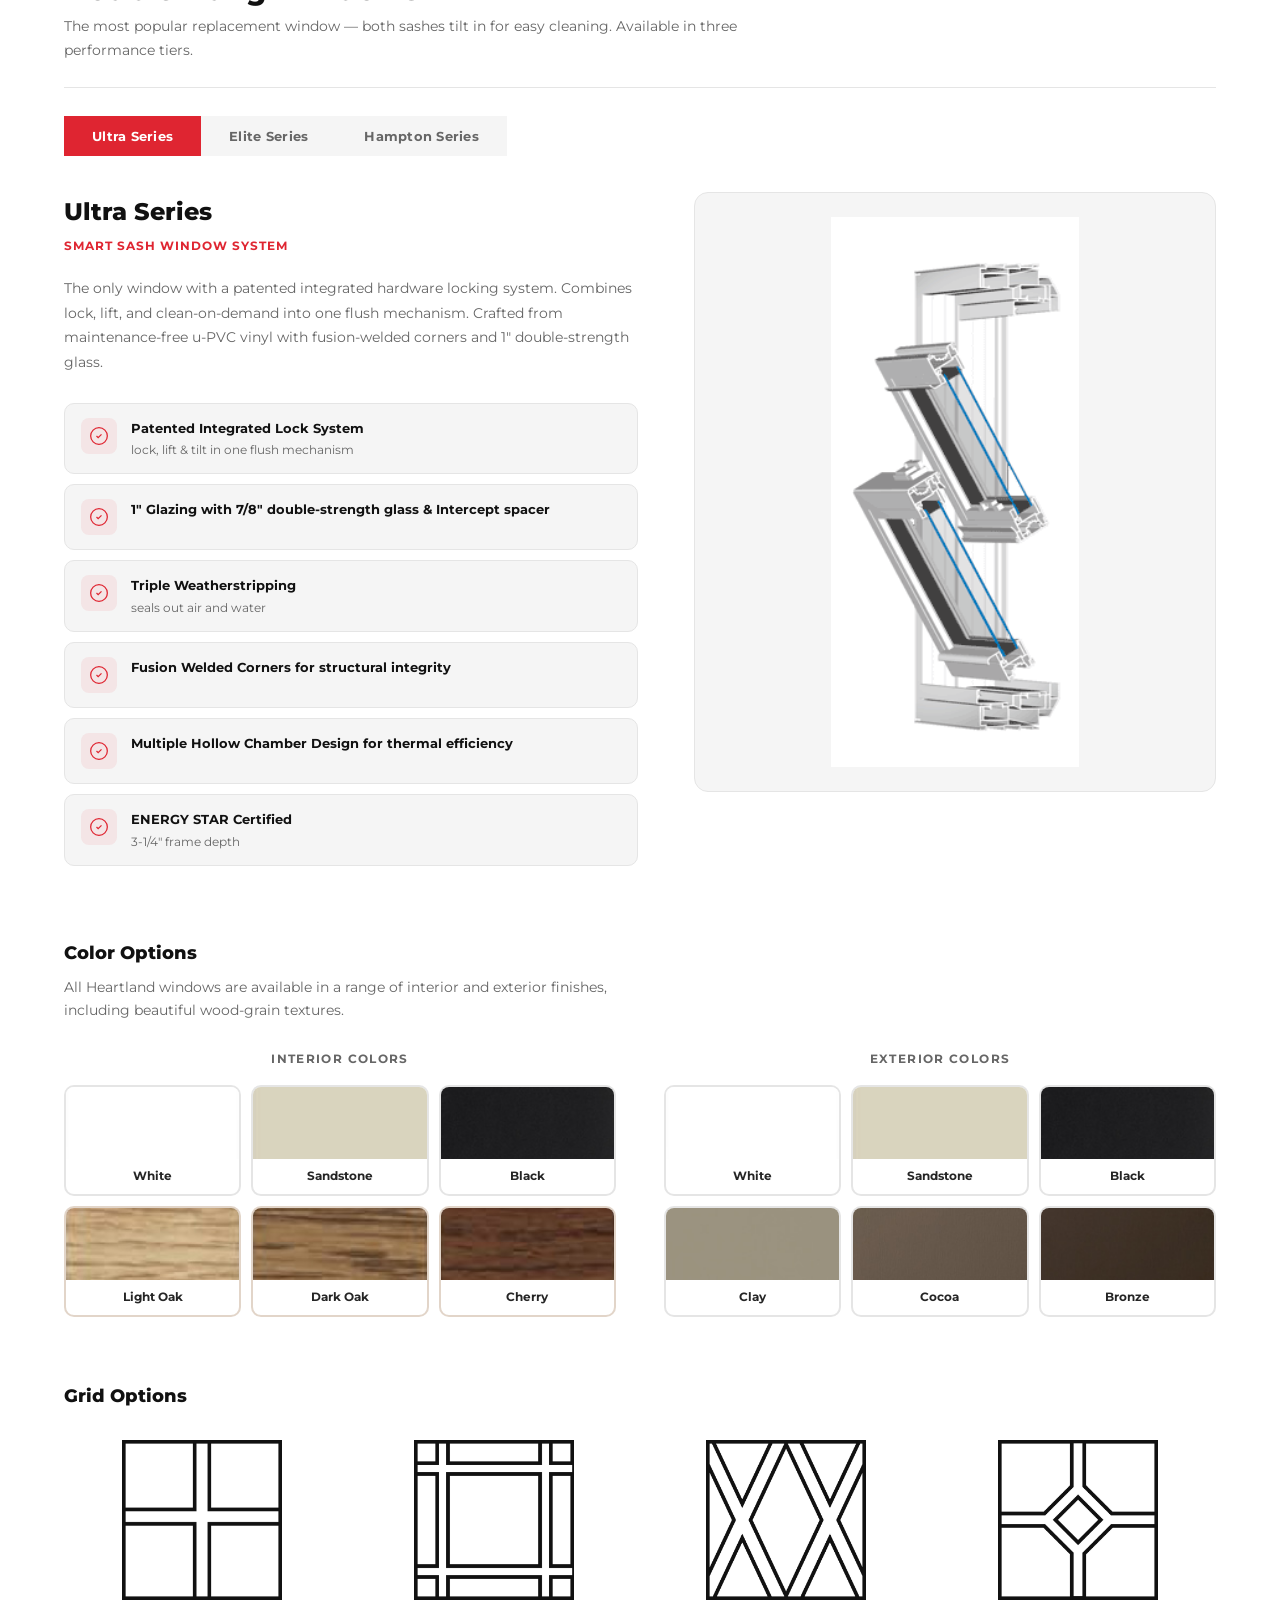
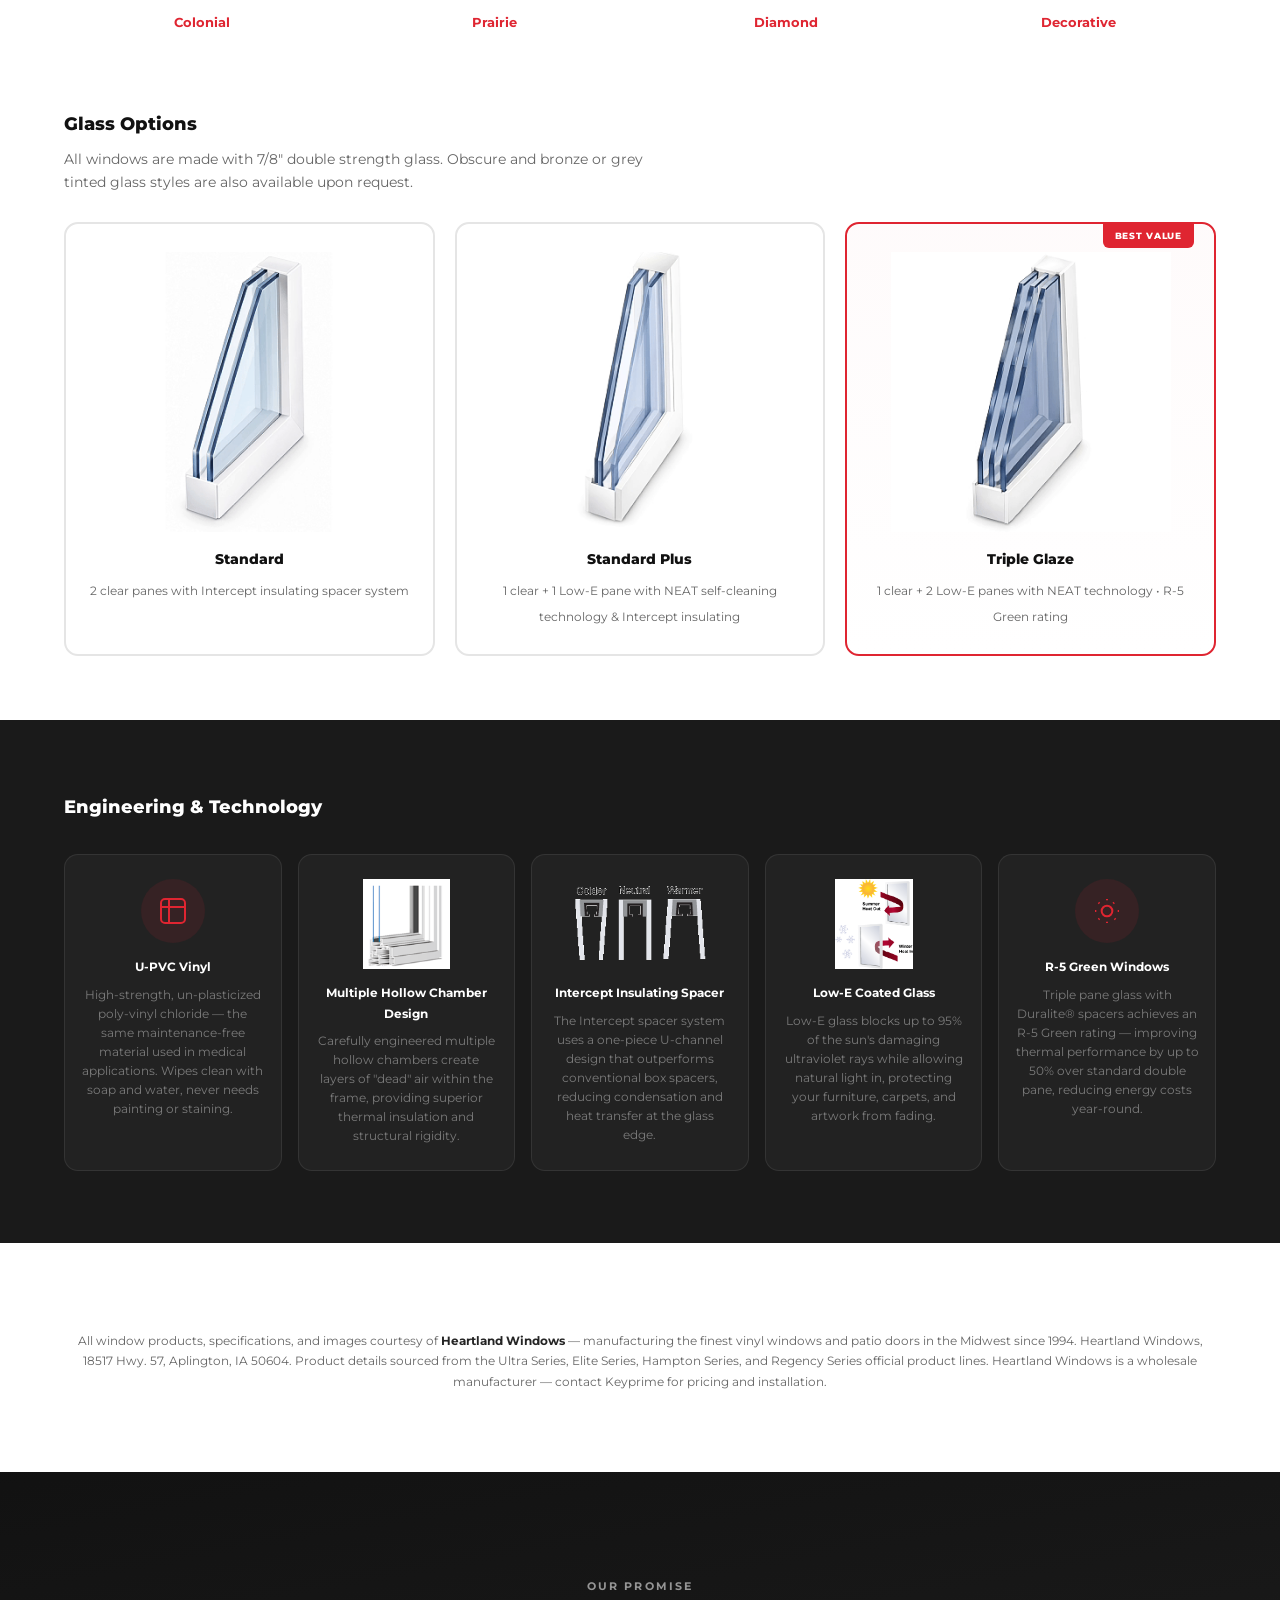
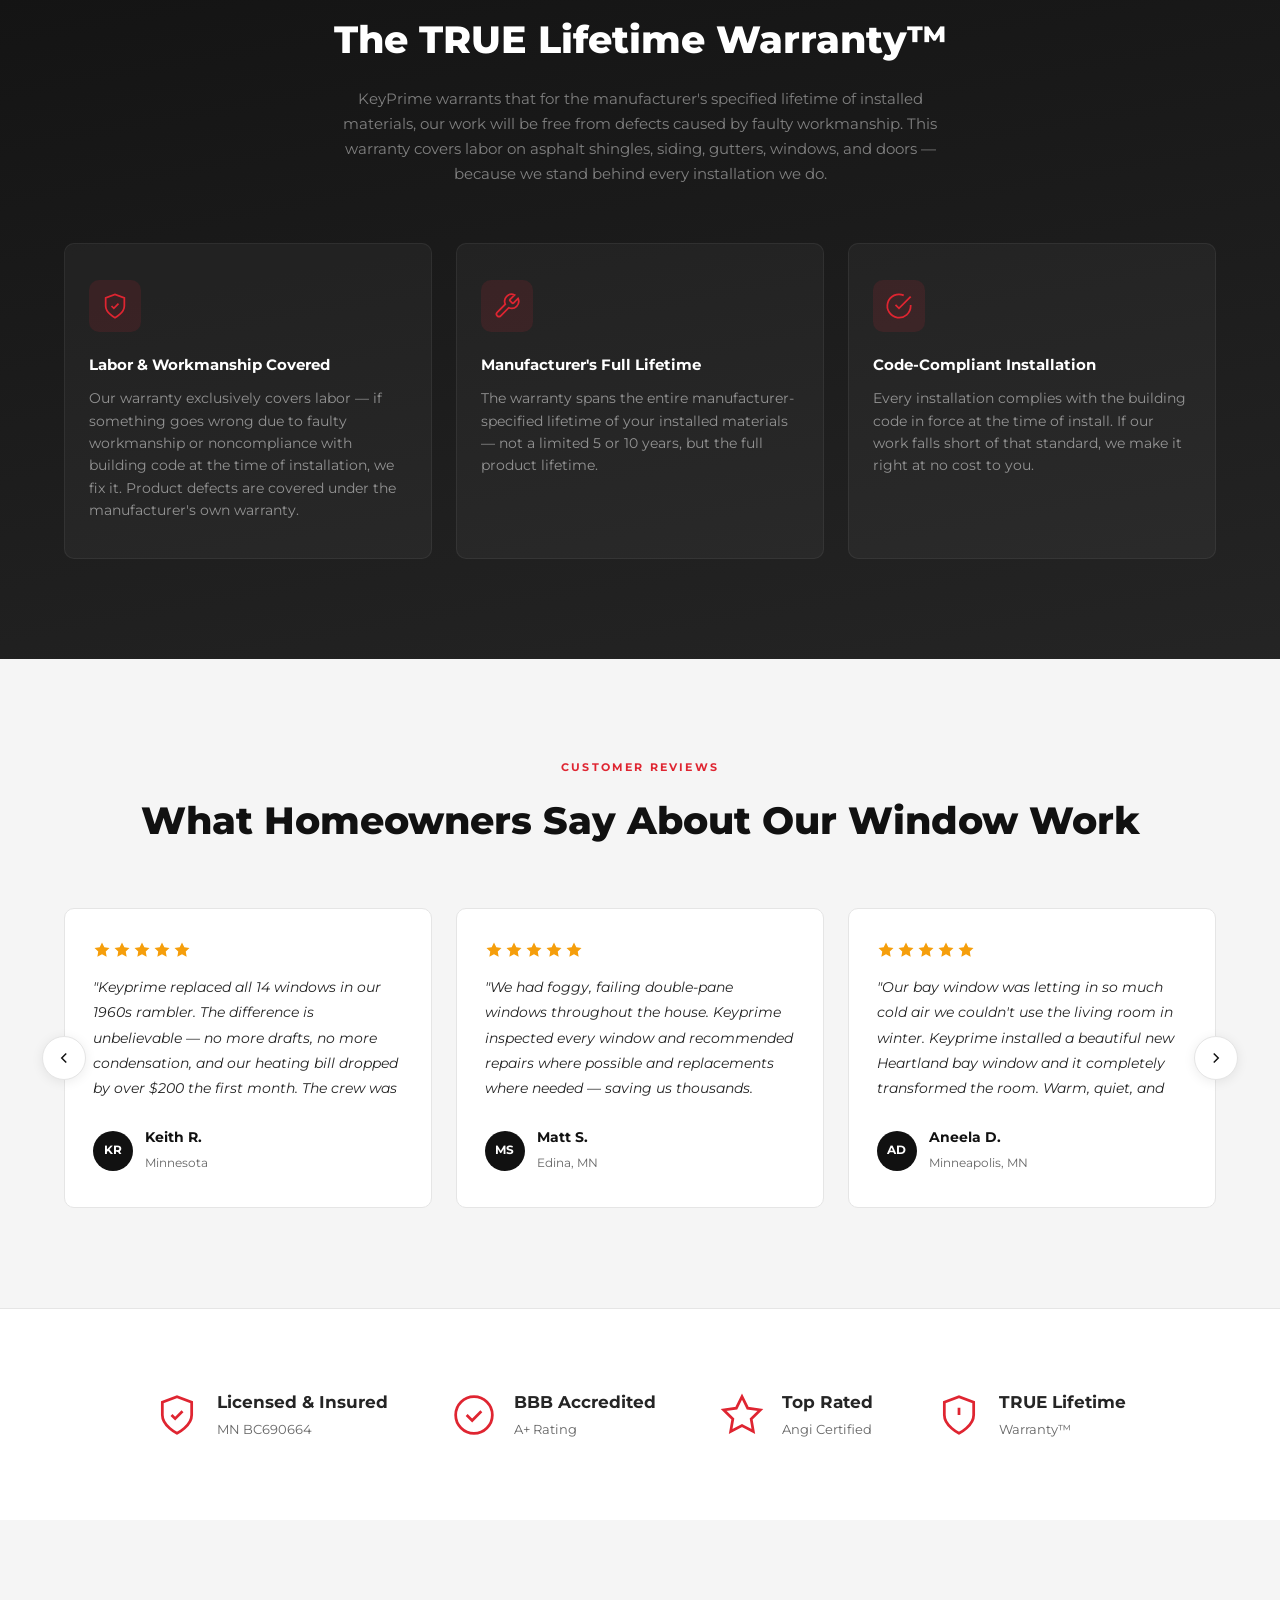
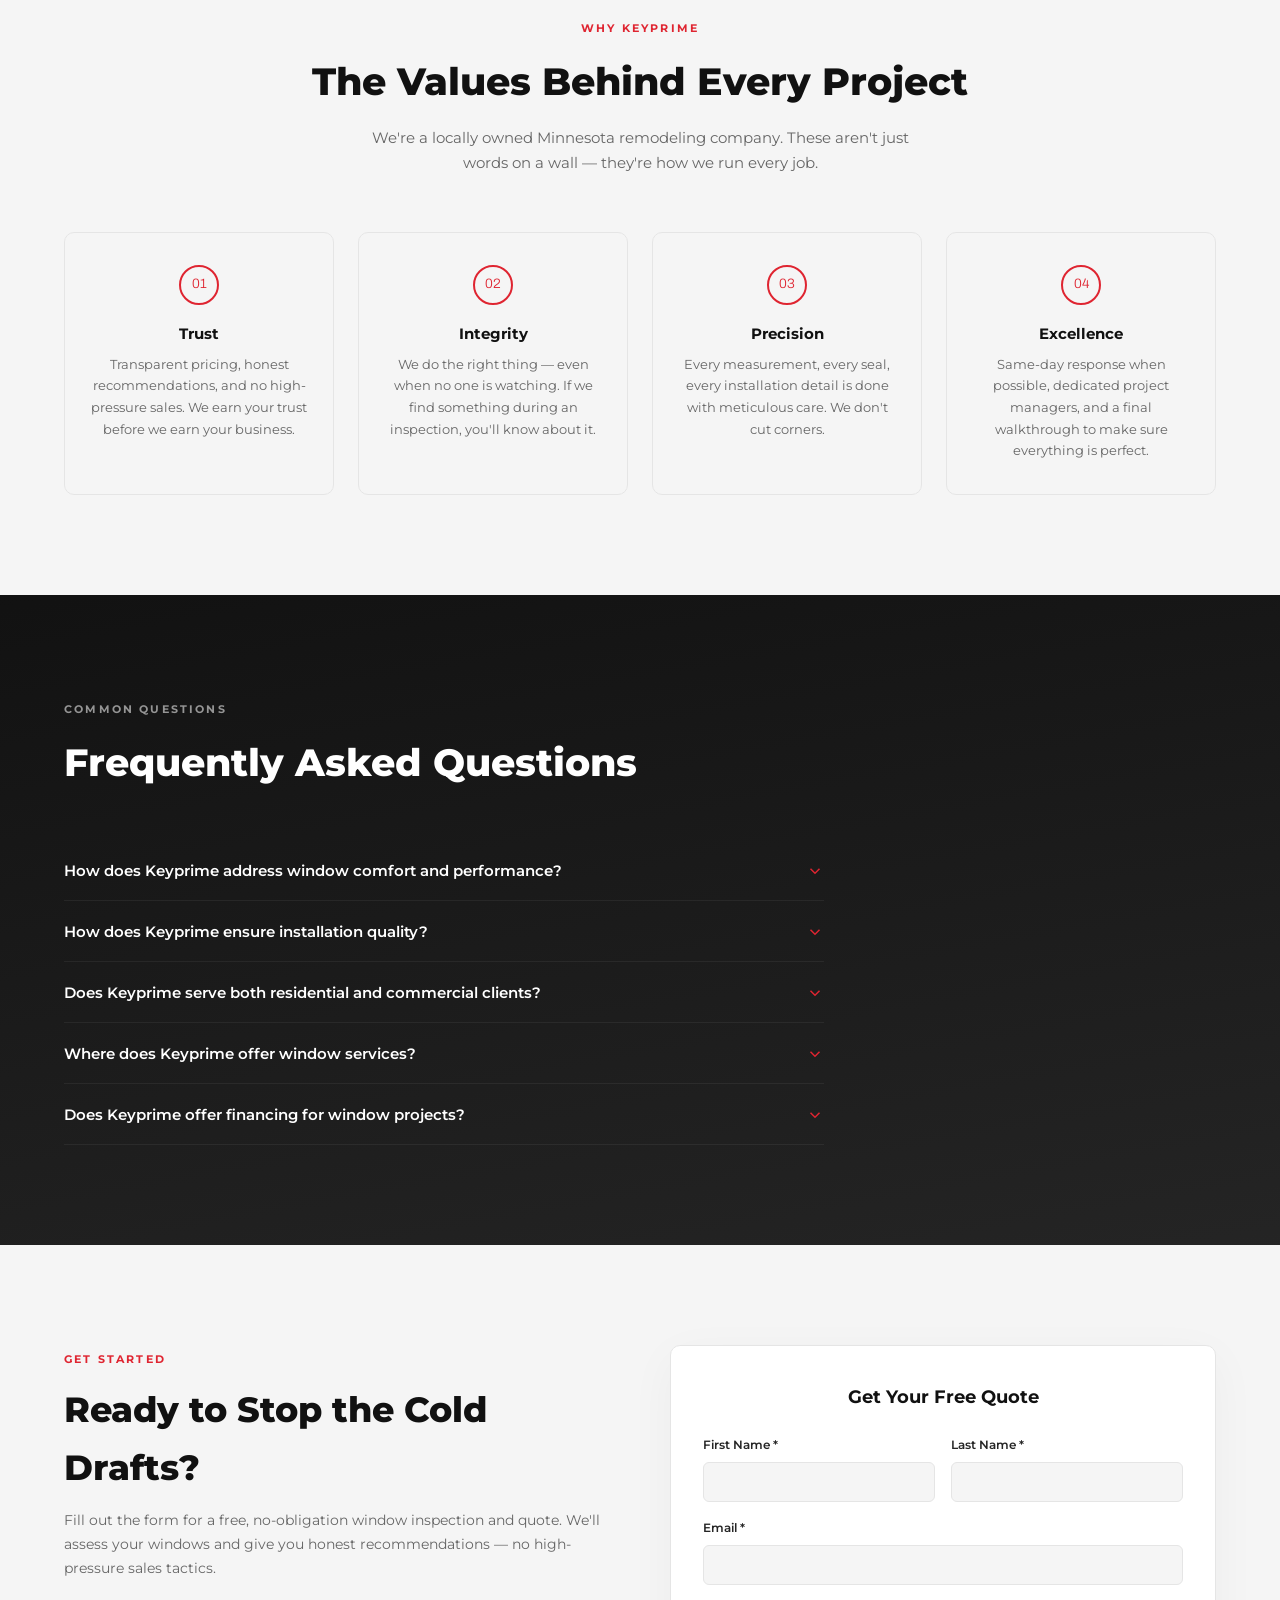
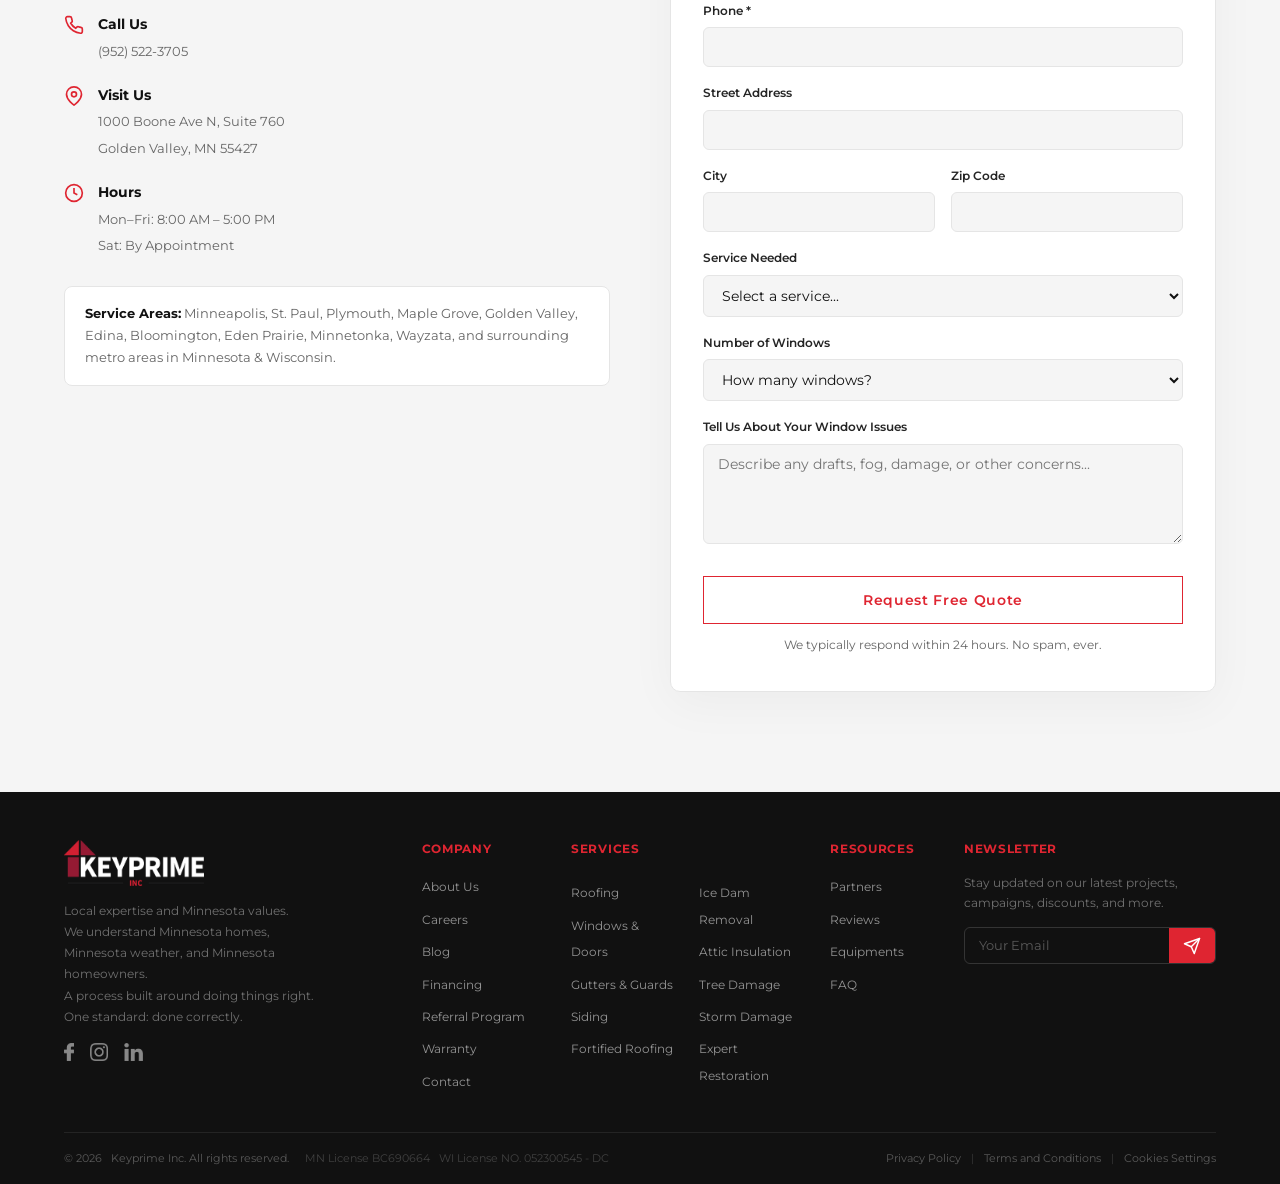
==== commit 7d6d5b2c: "Add roofing, storm damage, and warranty pages with updated assets New pages for roofing services, st" ====
--- a/index.html
+++ b/index.html
@@ -48,7 +48,8 @@
           <a href="https://keyprimeroofing.com/services" class="navbar__link">Services <svg width="10" height="6" viewBox="0 0 10 6"><path d="M1 1l4 4 4-4" stroke="currentColor" stroke-width="1.5" fill="none"/></svg></a>
           <ul class="navbar__dropdown">
             <li><a href="#services">Window Repair</a></li>
-            <li><a href="https://keyprimeroofing.com/services/roofing">Roofing</a></li>
+            <li><a href="roofing.html">Roofing</a></li>
+            <li><a href="storm.html">Storm Damage</a></li>
             <li><a href="https://keyprimeroofing.com/services/siding">Siding</a></li>
             <li><a href="https://keyprimeroofing.com/services/gutters-and-guards">Gutters &amp; Guards</a></li>
             <li><a href="https://keyprimeroofing.com/services/attic-insulation">Attic Insulation</a></li>
@@ -61,6 +62,9 @@
             <li><a href="https://keyprimeroofing.com/projects">Gallery</a></li>
             <li><a href="https://keyprimeroofing.com/blog">Blog</a></li>
           </ul>
+        </li>
+        <li class="navbar__item">
+          <a href="warranty.html" class="navbar__link">Warranty</a>
         </li>
         <li class="navbar__item navbar__item--dropdown">
           <a href="https://keyprimeroofing.com/contact" class="navbar__link">Contact Us <svg width="10" height="6" viewBox="0 0 10 6"><path d="M1 1l4 4 4-4" stroke="currentColor" stroke-width="1.5" fill="none"/></svg></a>
@@ -129,14 +133,14 @@
         <img src="assets/logos/owens-corning.png" alt="Owens Corning">
         <img src="assets/logos/mrca.png" alt="MRCA">
         <img src="assets/logos/velux.png" alt="Velux">
-        <img src="assets/logos/heartland-windows.jpg" alt="Heartland Windows" style="height:26px">
+        <img src="assets/logos/heartland-partner.png" alt="Heartland Windows" style="height:26px">
         <img src="assets/logos/gaf.png" alt="GAF">
         <img src="assets/logos/bbb.png" alt="BBB">
         <img src="assets/logos/nrca.png" alt="NRCA">
         <img src="assets/logos/owens-corning.png" alt="Owens Corning">
         <img src="assets/logos/mrca.png" alt="MRCA">
         <img src="assets/logos/velux.png" alt="Velux">
-        <img src="assets/logos/heartland-windows.jpg" alt="Heartland Windows" style="height:26px">
+        <img src="assets/logos/heartland-partner.png" alt="Heartland Windows" style="height:26px">
       </div>
     </div>
   </header>
@@ -238,7 +242,7 @@
             <div class="winter__problems">
               <div class="winter__problem anim-in" data-delay="200">
                 <div class="winter__problem-icon winter__problem-icon--red">
-                  <svg width="24" height="24" viewBox="0 0 24 24" fill="none" stroke="currentColor" stroke-width="2"><path d="M12 2v10l4.25 2.5"/><circle cx="12" cy="12" r="10"/></svg>
+                  <svg width="24" height="24" viewBox="0 0 24 24" fill="none" stroke="currentColor" stroke-width="2"><rect x="2" y="4" width="20" height="16" rx="2"/><path d="M2 8h20"/><path d="M6 12h4M6 16h8"/></svg>
                 </div>
                 <div>
                   <h4>Skyrocketing Energy Bills</h4>
@@ -247,7 +251,7 @@
               </div>
               <div class="winter__problem anim-in" data-delay="280">
                 <div class="winter__problem-icon winter__problem-icon--blue">
-                  <svg width="24" height="24" viewBox="0 0 24 24" fill="none" stroke="currentColor" stroke-width="2"><path d="M12 2a10 10 0 1 0 0 20 10 10 0 0 0 0-20z"/><path d="M12 8v4l2 2"/></svg>
+                  <svg width="24" height="24" viewBox="0 0 24 24" fill="none" stroke="currentColor" stroke-width="2"><path d="M12 2v4M12 18v4M4.93 4.93l2.83 2.83M16.24 16.24l2.83 2.83M2 12h4M18 12h4M4.93 19.07l2.83-2.83M16.24 7.76l2.83-2.83"/><circle cx="12" cy="12" r="3"/></svg>
                 </div>
                 <div>
                   <h4>Cold Spots &amp; Discomfort</h4>
@@ -256,7 +260,7 @@
               </div>
               <div class="winter__problem anim-in" data-delay="360">
                 <div class="winter__problem-icon winter__problem-icon--orange">
-                  <svg width="24" height="24" viewBox="0 0 24 24" fill="none" stroke="currentColor" stroke-width="2"><path d="M12 22c5.523 0 10-4.477 10-10S17.523 2 12 2 2 6.477 2 12s4.477 10 10 10z"/><path d="M8 14s1.5 2 4 2 4-2 4-2"/><line x1="9" y1="9" x2="9.01" y2="9"/><line x1="15" y1="9" x2="15.01" y2="9"/></svg>
+                  <svg width="24" height="24" viewBox="0 0 24 24" fill="none" stroke="currentColor" stroke-width="2"><rect x="3" y="3" width="18" height="18" rx="2"/><line x1="9" y1="3" x2="9" y2="21"/><line x1="3" y1="12" x2="21" y2="12"/><path d="M5 5l3 3M16 5l3 3"/><path d="M3 17l4-2M17 17l4-2" stroke-dasharray="2 2"/></svg>
                 </div>
                 <div>
                   <h4>Condensation &amp; Ice Buildup</h4>
@@ -265,7 +269,7 @@
               </div>
               <div class="winter__problem anim-in" data-delay="440">
                 <div class="winter__problem-icon winter__problem-icon--green">
-                  <svg width="24" height="24" viewBox="0 0 24 24" fill="none" stroke="currentColor" stroke-width="2"><rect x="3" y="3" width="18" height="18" rx="2"/><path d="M3 9h18M9 3v18"/></svg>
+                  <svg width="24" height="24" viewBox="0 0 24 24" fill="none" stroke="currentColor" stroke-width="2"><line x1="12" y1="2" x2="12" y2="22"/><path d="M17 5H9.5a3.5 3.5 0 0 0 0 7h5a3.5 3.5 0 0 1 0 7H6"/><polyline points="8 2 12 6 16 2"/><polyline points="16 22 12 18 8 22"/></svg>
                 </div>
                 <div>
                   <h4>Decreasing Home Value</h4>
@@ -275,32 +279,10 @@
             </div>
           </div>
           <div class="winter__visual anim-in" data-delay="200">
-            <div class="frost-window">
-              <div class="frost-window__frame">
-                <div class="frost-window__pane">
-                  <div class="frost-window__frost"></div>
-                  <div class="frost-window__draft">
-                    <svg width="40" height="40" viewBox="0 0 24 24" fill="none" stroke="currentColor" stroke-width="1.5" opacity="0.6"><path d="M12 19V5M5 12l7-7 7 7"/></svg>
-                  </div>
-                </div>
-                <div class="frost-window__pane">
-                  <div class="frost-window__frost frost-window__frost--d1"></div>
-                </div>
-                <div class="frost-window__pane">
-                  <div class="frost-window__frost frost-window__frost--d2"></div>
-                </div>
-                <div class="frost-window__pane">
-                  <div class="frost-window__frost frost-window__frost--d3"></div>
-                  <div class="frost-window__draft frost-window__draft--alt">
-                    <svg width="40" height="40" viewBox="0 0 24 24" fill="none" stroke="currentColor" stroke-width="1.5" opacity="0.6"><path d="M12 19V5M5 12l7-7 7 7"/></svg>
-                  </div>
-                </div>
-              </div>
-              <div class="frost-window__thermo">
-                <div class="frost-window__temp-cold">-15&deg;F</div>
-                <div class="frost-window__temp-bar"><div class="frost-window__temp-fill"></div></div>
-                <div class="frost-window__temp-warm">68&deg;F</div>
-              </div>
+            <img src="assets/images/cold-draft-diagram.gif" alt="Diagram showing cold drafts entering through a window" class="winter__diagram-img" loading="lazy">
+            <div class="iso-draft__caption">
+              <svg width="14" height="14" viewBox="0 0 24 24" fill="none" stroke="currentColor" stroke-width="2.5"><path d="M13 2L3 14h9l-1 8 10-12h-9l1-8z"/></svg>
+              <span>Up to <strong>30%</strong> heating energy lost through drafty windows</span>
             </div>
           </div>
         </div>
@@ -314,21 +296,25 @@
         <h2 class="storm__heading anim-in" data-delay="100">Storm Damage &amp; Emergency Window Repair</h2>
         <p class="storm__sub anim-in" data-delay="150">Minnesota weather doesn't just bring cold — it brings high winds, hail, and flying debris. When the unexpected happens, Keyprime responds fast.</p>
         <div class="storm__grid">
-          <div class="storm__card anim-in" data-delay="200">
-            <div class="storm__card-icon">
-              <svg viewBox="0 0 24 24" fill="none" stroke="currentColor" stroke-width="1.5"><path d="M18.5 5.5L13 12h5l-6.5 8"/><path d="M4 14h2M4 10h3M4 6h2"/></svg>
-            </div>
-            <h3>Wind &amp; Storm Damage</h3>
-            <p>High winds can loosen flashing, tear seals, and crack panes — allowing leaks, mold, and insulation damage to follow. We assess the full extent of storm damage and provide rapid repairs to prevent costly secondary problems.</p>
-            <a href="#contact" class="btn btn--primary">Request a Free Estimate</a>
-          </div>
-          <div class="storm__card anim-in" data-delay="350">
-            <div class="storm__card-icon">
-              <svg viewBox="0 0 24 24" fill="none" stroke="currentColor" stroke-width="1.5"><rect x="3" y="3" width="18" height="18" rx="2"/><path d="M3 3l18 18"/><path d="M9 3v6M3 9h6M21 15v6M15 21h6"/></svg>
-            </div>
-            <h3>Shattered &amp; Broken Glass</h3>
-            <p>Broken glass compromises your home's security, comfort, and insulation. Whether it's a stray baseball or severe weather, prompt replacement restores protection and prevents further frame, wall, and insulation damage.</p>
-            <a href="#contact" class="btn btn--primary">Schedule Emergency Repair</a>
+          <div class="storm__card storm__card--photo anim-in" data-delay="200">
+            <div class="storm__card-img">
+              <img src="assets/images/wind-storm-damage.jpg" alt="Wind & Storm Damage" loading="lazy">
+            </div>
+            <div class="storm__card-body">
+              <h3>Wind &amp; Storm Damage</h3>
+              <p>High winds can loosen flashing, tear seals, and crack panes — allowing leaks, mold, and insulation damage to follow. We assess the full extent of storm damage and provide rapid repairs to prevent costly secondary problems.</p>
+              <a href="#contact" class="btn btn--primary">Request a Free Estimate</a>
+            </div>
+          </div>
+          <div class="storm__card storm__card--photo anim-in" data-delay="350">
+            <div class="storm__card-img">
+              <img src="assets/images/shattered-broken-glass.jpg" alt="Shattered & Broken Glass" loading="lazy">
+            </div>
+            <div class="storm__card-body">
+              <h3>Shattered &amp; Broken Glass</h3>
+              <p>Broken glass compromises your home's security, comfort, and insulation. Whether it's a stray baseball or severe weather, prompt replacement restores protection and prevents further frame, wall, and insulation damage.</p>
+              <a href="#contact" class="btn btn--primary">Schedule Emergency Repair</a>
+            </div>
           </div>
         </div>
       </div>
@@ -372,7 +358,7 @@
     <!-- ===== WINDOW PRODUCTS ===== -->
     <section class="services services--products">
       <div class="services__bg" data-parallax="0.1">
-        <img src="assets/images/products/vinyl-windows.png" alt="" loading="lazy">
+        <img src="assets/images/products/vinyl-windows.jpg" alt="" loading="lazy">
       </div>
       <div class="services__overlay"></div>
       <div class="products" id="windows">
@@ -404,7 +390,7 @@
             </button>
           </div>
           <div class="products__image" id="productImageWrap">
-            <img src="assets/images/products/vinyl-windows.png" alt="Vinyl Windows" id="productImg">
+            <img src="assets/images/products/vinyl-windows.jpg" alt="Vinyl Windows" id="productImg">
           </div>
         </div>
       </div>
@@ -447,27 +433,27 @@
                 <span>Single Hung</span>
               </button>
               <button class="heartland__type-card" data-type="slider">
-                <div class="heartland__type-img"><img src="assets/images/heartland/types/slider.png" alt="Slider Window" loading="lazy"></div>
+                <div class="heartland__type-img"><img src="assets/images/heartland/types/slider.jpg" alt="Slider Window" loading="lazy"></div>
                 <span>Slider</span>
               </button>
               <button class="heartland__type-card" data-type="casement">
-                <div class="heartland__type-img"><img src="assets/images/heartland/types/casement.png" alt="Casement Window" loading="lazy"></div>
+                <div class="heartland__type-img"><img src="assets/images/heartland/types/casement.jpg" alt="Casement Window" loading="lazy"></div>
                 <span>Casement</span>
               </button>
               <button class="heartland__type-card" data-type="awning">
-                <div class="heartland__type-img"><img src="assets/images/heartland/types/awning.png" alt="Awning Window" loading="lazy"></div>
+                <div class="heartland__type-img"><img src="assets/images/heartland/types/awning.jpg" alt="Awning Window" loading="lazy"></div>
                 <span>Awning</span>
               </button>
               <button class="heartland__type-card" data-type="picture">
-                <div class="heartland__type-img"><img src="assets/images/heartland/types/picture.png" alt="Picture Window" loading="lazy"></div>
+                <div class="heartland__type-img"><img src="assets/images/heartland/types/picture.jpg" alt="Picture Window" loading="lazy"></div>
                 <span>Picture</span>
               </button>
               <button class="heartland__type-card" data-type="bay-bow">
-                <div class="heartland__type-img"><img src="assets/images/heartland/types/bay-bow.png" alt="Bay &amp; Bow Window" loading="lazy"></div>
+                <div class="heartland__type-img"><img src="assets/images/heartland/types/bay-bow.jpg" alt="Bay &amp; Bow Window" loading="lazy"></div>
                 <span>Bay &amp; Bow</span>
               </button>
               <button class="heartland__type-card" data-type="basement">
-                <div class="heartland__type-img"><img src="assets/images/heartland/types/basement.png" alt="Basement Window" loading="lazy"></div>
+                <div class="heartland__type-img"><img src="assets/images/heartland/types/basement.jpg" alt="Basement Window" loading="lazy"></div>
                 <span>Basement</span>
               </button>
             </div>
@@ -577,19 +563,19 @@
           <h3 class="heartland__section-title">Grid Options</h3>
           <div class="heartland__grid-options">
             <div class="heartland__grid-item">
-              <img src="assets/images/heartland/grids/colonial.gif" alt="Colonial grid pattern" loading="lazy">
+              <img src="assets/images/heartland/grids/colonial.jpg" alt="Colonial grid pattern" loading="lazy">
               <span>Colonial</span>
             </div>
             <div class="heartland__grid-item">
-              <img src="assets/images/heartland/grids/prairie.gif" alt="Prairie grid pattern" loading="lazy">
+              <img src="assets/images/heartland/grids/prairie.jpg" alt="Prairie grid pattern" loading="lazy">
               <span>Prairie</span>
             </div>
             <div class="heartland__grid-item">
-              <img src="assets/images/heartland/grids/diamond.gif" alt="Diamond grid pattern" loading="lazy">
+              <img src="assets/images/heartland/grids/diamond.jpg" alt="Diamond grid pattern" loading="lazy">
               <span>Diamond</span>
             </div>
             <div class="heartland__grid-item">
-              <img src="assets/images/heartland/grids/decorative.gif" alt="Decorative grid pattern" loading="lazy">
+              <img src="assets/images/heartland/grids/decorative.jpg" alt="Decorative grid pattern" loading="lazy">
               <span>Decorative</span>
             </div>
           </div>
@@ -667,28 +653,28 @@
       <div class="container warranty__content">
         <span class="tag tag--light anim-in">Our Promise</span>
         <h2 class="warranty__heading anim-in" data-delay="100">The TRUE Lifetime Warranty&trade;</h2>
-        <p class="warranty__sub anim-in" data-delay="150">Most warranties only cover the product. Ours covers the workmanship too — because we stand behind every installation we do.</p>
+        <p class="warranty__sub anim-in" data-delay="150">KeyPrime warrants that for the manufacturer's specified lifetime of installed materials, our work will be free from defects caused by faulty workmanship. This warranty covers labor on asphalt shingles, siding, gutters, windows, and doors — because we stand behind every installation we do.</p>
         <div class="warranty__grid">
           <div class="warranty__card anim-in" data-delay="200">
             <div class="warranty__card-icon">
               <svg width="28" height="28" viewBox="0 0 24 24" fill="none" stroke="currentColor" stroke-width="1.5"><path d="M12 22s8-4 8-10V5l-8-3-8 3v7c0 6 8 10 8 10z"/><path d="M9 12l2 2 4-4"/></svg>
             </div>
-            <h3>Workmanship Covered</h3>
-            <p>If something goes wrong due to our installation, we fix it — no questions asked. Most competitors' warranties exclude workmanship entirely.</p>
+            <h3>Labor &amp; Workmanship Covered</h3>
+            <p>Our warranty exclusively covers labor — if something goes wrong due to faulty workmanship or noncompliance with building code at the time of installation, we fix it. Product defects are covered under the manufacturer's own warranty.</p>
           </div>
           <div class="warranty__card anim-in" data-delay="300">
             <div class="warranty__card-icon">
               <svg width="28" height="28" viewBox="0 0 24 24" fill="none" stroke="currentColor" stroke-width="1.5"><path d="M14.7 6.3a1 1 0 0 0 0 1.4l1.6 1.6a1 1 0 0 0 1.4 0l3.77-3.77a6 6 0 0 1-7.94 7.94l-6.91 6.91a2.12 2.12 0 0 1-3-3l6.91-6.91a6 6 0 0 1 7.94-7.94l-3.76 3.76z"/></svg>
             </div>
-            <h3>Exceeds Manufacturer Specs</h3>
-            <p>Every installation meets or exceeds manufacturer specifications — proper nailing patterns, flashing, underlayment, and ventilation.</p>
+            <h3>Manufacturer's Full Lifetime</h3>
+            <p>The warranty spans the entire manufacturer-specified lifetime of your installed materials — not a limited 5 or 10 years, but the full product lifetime.</p>
           </div>
           <div class="warranty__card anim-in" data-delay="400">
             <div class="warranty__card-icon">
-              <svg width="28" height="28" viewBox="0 0 24 24" fill="none" stroke="currentColor" stroke-width="1.5"><path d="M23 19a2 2 0 0 1-2 2H3a2 2 0 0 1-2-2V8a2 2 0 0 1 2-2h4l2-3h6l2 3h4a2 2 0 0 1 2 2z"/><circle cx="12" cy="13" r="4"/></svg>
-            </div>
-            <h3>Documented &amp; Inspected</h3>
-            <p>Every project is photographed, drone-inspected, and logged — so there's a clear record of quality from day one.</p>
+              <svg width="28" height="28" viewBox="0 0 24 24" fill="none" stroke="currentColor" stroke-width="1.5"><path d="M22 11.08V12a10 10 0 1 1-5.93-9.14"/><polyline points="22 4 12 14.01 9 11.01"/></svg>
+            </div>
+            <h3>Code-Compliant Installation</h3>
+            <p>Every installation complies with the building code in force at the time of install. If our work falls short of that standard, we make it right at no cost to you.</p>
           </div>
         </div>
       </div>
@@ -1004,50 +990,151 @@
     <!-- ===== FOOTER ===== -->
     <footer class="footer">
       <div class="container">
+        <!-- Desktop footer (hidden on mobile) -->
         <div class="footer__top">
           <div class="footer__brand">
             <img src="assets/logos/keyprime-logo-white.png" alt="Keyprime Inc." width="140">
-            <p>Expert window repair and replacement services for Minnesota and Wisconsin homeowners. Keeping your home warm, efficient, and comfortable — one window at a time.</p>
+            <div class="footer__tagline">
+              <p>Local expertise and Minnesota values.<br>We understand Minnesota homes,<br>Minnesota weather, and Minnesota<br>homeowners.<br>A process built around doing things right.<br>One standard: done correctly.</p>
+            </div>
             <div class="footer__social">
-              <a href="https://www.facebook.com/keyprimeroofing" target="_blank" rel="noopener noreferrer" aria-label="Facebook"><img src="assets/icons/fb-icon.png" alt="" class="social-icon"></a>
-              <a href="https://www.instagram.com/keyprimeroofing" target="_blank" rel="noopener noreferrer" aria-label="Instagram"><img src="assets/icons/ig-icon.png" alt="" class="social-icon"></a>
-              <a href="https://www.linkedin.com/company/keyprimeroofing" target="_blank" rel="noopener noreferrer" aria-label="LinkedIn"><img src="assets/icons/linkedin-icon.png" alt="" class="social-icon"></a>
+              <a href="https://www.facebook.com/keyprimeroofing" aria-label="Facebook"><img src="assets/icons/fb-icon.png" alt="" class="social-icon"></a>
+              <a href="https://www.instagram.com/keyprimeroofing" aria-label="Instagram"><img src="assets/icons/ig-icon.png" alt="" class="social-icon"></a>
+              <a href="https://www.linkedin.com/company/keyprimeroofing" aria-label="LinkedIn"><img src="assets/icons/linkedin-icon.png" alt="" class="social-icon"></a>
             </div>
           </div>
           <div class="footer__links">
-            <div class="footer__col">
-              <h4>Services</h4>
-              <ul>
-                <li><a href="#services">Window Repair</a></li>
-                <li><a href="#services">Window Replacement</a></li>
-                <li><a href="#services">Winter Weatherization</a></li>
-                <li><a href="#contact">Free Inspection</a></li>
-              </ul>
-            </div>
             <div class="footer__col">
               <h4>Company</h4>
               <ul>
-                <li><a href="#process">Our Process</a></li>
-                <li><a href="#heartland">Heartland Windows</a></li>
-                <li><a href="#warranty">Our Warranty</a></li>
-                <li><a href="#testimonials">Reviews</a></li>
+                <li><a href="https://keyprimeroofing.com/about">About Us</a></li>
+                <li><a href="https://keyprimeroofing.com/hiring">Careers</a></li>
+                <li><a href="https://keyprimeroofing.com/blog">Blog</a></li>
+                <li><a href="https://keyprimeroofing.com/financing">Financing</a></li>
+                <li><a href="https://keyprimeroofing.com/referral-program">Referral Program</a></li>
+                <li><a href="warranty.html">Warranty</a></li>
+                <li><a href="https://keyprimeroofing.com/contact">Contact</a></li>
+              </ul>
+            </div>
+            <div class="footer__col footer__col--services">
+              <h4>Services</h4>
+              <ul>
+                <li><a href="roofing.html">Roofing</a></li>
+                <li><a href="index.html#services">Windows &amp; Doors</a></li>
+                <li><a href="https://keyprimeroofing.com/services/gutters-and-guards">Gutters &amp; Guards</a></li>
+                <li><a href="https://keyprimeroofing.com/services/siding">Siding</a></li>
+                <li><a href="https://keyprimeroofing.com/services/fortified-roofing">Fortified Roofing</a></li>
+              </ul>
+              <ul>
+                <li><a href="https://keyprimeroofing.com/services/ice-dam-removal">Ice Dam Removal</a></li>
+                <li><a href="https://keyprimeroofing.com/services/attic-insulation">Attic Insulation</a></li>
+                <li><a href="https://keyprimeroofing.com/tree-damage">Tree Damage</a></li>
+                <li><a href="storm.html">Storm Damage</a></li>
+                <li><a href="https://keyprimeroofing.com/expert-restoration">Expert Restoration</a></li>
+              </ul>
+            </div>
+            <div class="footer__col">
+              <h4>Resources</h4>
+              <ul>
+                <li><a href="https://keyprimeroofing.com/partners">Partners</a></li>
+                <li><a href="https://keyprimeroofing.com/reviews">Reviews</a></li>
+                <li><a href="https://keyprimeroofing.com/equipment">Equipments</a></li>
                 <li><a href="#faq">FAQ</a></li>
               </ul>
             </div>
-            <div class="footer__col">
-              <h4>Contact</h4>
-              <ul>
-                <li><a href="tel:+19525223705">(952) 522-3705</a></li>
-                <li>1000 Boone Ave N, Ste 760</li>
-                <li>Golden Valley, MN 55427</li>
-                <li>MN Lic: BC690664</li>
-              </ul>
-            </div>
+            <div class="footer__col footer__col--newsletter">
+              <h4>Newsletter</h4>
+              <p class="footer__nl-desc">Stay updated on our latest projects, campaigns, discounts, and more.</p>
+              <form class="footer__newsletter-form" onsubmit="return false;">
+                <input type="email" placeholder="Your Email" required>
+                <button type="submit" aria-label="Subscribe">
+                  <svg viewBox="0 0 24 24" width="18" height="18" fill="none" stroke="currentColor" stroke-width="2" stroke-linecap="round" stroke-linejoin="round"><line x1="22" y1="2" x2="11" y2="13"/><polygon points="22 2 15 22 11 13 2 9 22 2"/></svg>
+                </button>
+              </form>
+            </div>
+          </div>
+        </div>
+        <!-- Mobile footer links (hidden on desktop) -->
+        <div class="footer__links--mobile">
+          <div class="footer__col--mobile">
+            <h4>Company</h4>
+            <ul>
+              <li><a href="https://keyprimeroofing.com/about">About Us</a></li>
+              <li><a href="https://keyprimeroofing.com/hiring">Careers</a></li>
+              <li><a href="https://keyprimeroofing.com/blog">Blog</a></li>
+              <li><a href="https://keyprimeroofing.com/financing">Financing</a></li>
+              <li><a href="https://keyprimeroofing.com/referral-program">Referral Program</a></li>
+              <li><a href="warranty.html">Warranty</a></li>
+              <li><a href="https://keyprimeroofing.com/contact">Contact</a></li>
+            </ul>
+          </div>
+          <div class="footer__col--mobile footer__col--services-mobile">
+            <h4>Services</h4>
+            <ul>
+              <li><a href="roofing.html">Roofing</a></li>
+              <li><a href="index.html#services">Windows &amp; Doors</a></li>
+              <li><a href="https://keyprimeroofing.com/services/gutters-and-guards">Gutters &amp; Guards</a></li>
+              <li><a href="https://keyprimeroofing.com/services/siding">Siding</a></li>
+              <li><a href="https://keyprimeroofing.com/services/fortified-roofing">Fortified Roofing</a></li>
+            </ul>
+            <ul>
+              <li><a href="https://keyprimeroofing.com/services/ice-dam-removal">Ice Dam Removal</a></li>
+              <li><a href="https://keyprimeroofing.com/services/attic-insulation">Attic Insulation</a></li>
+              <li><a href="https://keyprimeroofing.com/tree-damage">Tree Damage</a></li>
+              <li><a href="storm.html">Storm Damage</a></li>
+              <li><a href="https://keyprimeroofing.com/expert-restoration">Expert Restoration</a></li>
+            </ul>
+          </div>
+          <div class="footer__col--mobile">
+            <h4>Resources</h4>
+            <ul>
+              <li><a href="https://keyprimeroofing.com/partners">Partners</a></li>
+              <li><a href="https://keyprimeroofing.com/reviews">Reviews</a></li>
+              <li><a href="https://keyprimeroofing.com/equipment">Equipments</a></li>
+              <li><a href="#faq">FAQ</a></li>
+            </ul>
+          </div>
+          <div class="footer__newsletter--mobile">
+            <h4>Newsletter</h4>
+            <p>Stay updated on our latest projects, campaigns, discounts, and more.</p>
+            <form class="footer__newsletter-form" onsubmit="return false;">
+              <input type="email" placeholder="Your Email" required>
+              <button type="submit" aria-label="Subscribe">
+                <svg viewBox="0 0 24 24" width="18" height="18" fill="none" stroke="currentColor" stroke-width="2" stroke-linecap="round" stroke-linejoin="round"><line x1="22" y1="2" x2="11" y2="13"/><polygon points="22 2 15 22 11 13 2 9 22 2"/></svg>
+              </button>
+            </form>
           </div>
         </div>
         <div class="footer__bottom">
-          <span class="footer__copy">&copy; 2026 Keyprime Inc. All rights reserved.</span>
-          <span class="footer__division">A division of <a href="https://www.keyprimeroofing.com" target="_blank" rel="noopener noreferrer">Keyprime Roofing &amp; Remodeling</a></span>
+          <div class="footer__bottom-left">
+            <span class="footer__copy">&copy; 2026 &nbsp; Keyprime Inc. All rights reserved.</span>
+            <span class="footer__licenses">MN License BC690664 &nbsp; WI License NO. 052300545 - DC</span>
+          </div>
+          <div class="footer__bottom-mobile">
+            <div class="footer__social">
+              <a href="https://www.facebook.com/keyprimeroofing" aria-label="Facebook"><img src="assets/icons/fb-icon.png" alt="" class="social-icon"></a>
+              <a href="https://www.instagram.com/keyprimeroofing" aria-label="Instagram"><img src="assets/icons/ig-icon.png" alt="" class="social-icon"></a>
+              <a href="https://www.linkedin.com/company/keyprimeroofing" aria-label="LinkedIn"><img src="assets/icons/linkedin-icon.png" alt="" class="social-icon"></a>
+            </div>
+            <div class="footer__tagline--mobile">
+              <p>Local expertise and Minnesota values.</p>
+              <p>We understand Minnesota homes, Minnesota weather, and Minnesota homeowners.</p>
+              <p>A process built around doing things right.</p>
+              <p>One standard: done correctly.</p>
+            </div>
+            <div class="footer__logo-bottom">
+              <img src="assets/logos/keyprime-logo-white.png" alt="Keyprime Inc.">
+            </div>
+          </div>
+          <div class="footer__legal">
+            <a href="https://keyprimeroofing.com/privacy-policy">Privacy Policy</a>
+            <span>|</span>
+            <a href="https://keyprimeroofing.com/terms-and-conditions">Terms and Conditions</a>
+            <span>|</span>
+            <a href="#">Cookies Settings</a>
+          </div>
+          <p class="footer__copy--mobile">&copy; 2026 &nbsp; Keyprime Inc.</p>
+          <p class="footer__licenses--mobile">All rights reserved. MN License BC690664 WI License NO. 052300545 - DC</p>
         </div>
       </div>
     </footer>
--- a/css/style.css
+++ b/css/style.css
@@ -476,71 +476,238 @@
 .winter__problem h4 { font-size: .92rem; font-weight: 700; margin-bottom: 4px; }
 .winter__problem p { font-size: .82rem; color: var(--gray); line-height: 1.65; }
 
-/* Frost window visual */
-.frost-window { max-width: 380px; margin: 0 auto; }
-.frost-window__frame {
-  display: grid; grid-template-columns: 1fr 1fr; gap: 4px;
-  background: #5a4e42; padding: 12px; border-radius: 4px;
-  box-shadow: 0 20px 60px rgba(0,0,0,.15), inset 0 0 0 4px #6b5f52;
-}
-.frost-window__pane {
-  aspect-ratio: 1; position: relative; overflow: hidden;
-  background: linear-gradient(135deg, #d4e6f1 0%, #b8d4e8 50%, #a5c8dc 100%);
+/* Cold draft diagram image */
+.winter__diagram-img {
+  width: 100%; max-width: 500px; height: auto; display: block; margin: 0 auto;
+  border-radius: 12px;
+}
+
+/* Isometric draft diagram (legacy) */
+.iso-draft { max-width: 440px; margin: 0 auto; }
+.iso-draft__scene {
+  position: relative;
+  width: 100%; aspect-ratio: 4/3;
+  perspective: 800px;
+}
+
+/* The wall block — isometric transform */
+.iso-draft__wall {
+  position: absolute; top: 8%; left: 12%; width: 60%; height: 72%;
+  transform-style: preserve-3d;
+  transform: rotateX(-20deg) rotateY(-35deg);
+}
+
+/* Front face — outdoor side (blue) */
+.iso-draft__face--front {
+  position: absolute; inset: 0;
+  background: linear-gradient(180deg, #1a3a5c, #1e3f5f);
+  border: 1px solid rgba(255,255,255,.08);
+  overflow: hidden;
+  backface-visibility: hidden;
+}
+
+/* Side face — wall thickness (insulation cross-section) */
+.iso-draft__face--side {
+  position: absolute; top: 0; right: 0; width: 60px; height: 100%;
+  background: linear-gradient(90deg, #c4a882, #d4b892);
+  transform-origin: right center;
+  transform: rotateY(90deg);
   border: 1px solid rgba(0,0,0,.1);
-}
-.frost-window__frost {
+  overflow: hidden;
+}
+
+/* Top face — wall top */
+.iso-draft__face--top {
+  position: absolute; top: 0; left: 0; right: 0; height: 60px;
+  background: linear-gradient(180deg, #8b9aa8, #7a8996);
+  transform-origin: top center;
+  transform: rotateX(90deg);
+  border: 1px solid rgba(0,0,0,.08);
+}
+
+/* Insulation pattern in wall cross-section */
+.iso-draft__insulation {
   position: absolute; inset: 0;
-  background: radial-gradient(ellipse at bottom left, rgba(255,255,255,.9) 0%, transparent 60%);
-  animation: frostPulse 4s ease-in-out infinite;
-}
-.frost-window__frost--d1 { animation-delay: -1s; }
-.frost-window__frost--d2 { animation-delay: -2s; }
-.frost-window__frost--d3 { animation-delay: -3s; }
-
-@keyframes frostPulse {
-  0%, 100% { opacity: .5; }
-  50% { opacity: .9; }
-}
-
-.frost-window__draft {
-  position: absolute; bottom: 0; left: 50%; transform: translateX(-50%);
-  animation: draftFlow 2s ease-in-out infinite;
-  color: rgba(59,130,246,.4);
-}
-.frost-window__draft--alt { animation-delay: -1s; }
-
-@keyframes draftFlow {
-  0%, 100% { transform: translateX(-50%) translateY(4px); opacity: .3; }
-  50% { transform: translateX(-50%) translateY(-8px); opacity: .7; }
-}
-
-.frost-window__thermo {
-  display: flex; align-items: center; gap: 12px;
+  display: flex; flex-direction: column; justify-content: space-evenly;
+  padding: 10px 6px;
+}
+.iso-draft__insulation span {
+  display: block; height: 3px; border-radius: 2px;
+  background: rgba(255,182,100,.35);
+  animation: insulPulse 3s ease-in-out infinite alternate;
+}
+.iso-draft__insulation span:nth-child(2) { animation-delay: -.5s; width: 80%; margin-left: 10%; }
+.iso-draft__insulation span:nth-child(3) { animation-delay: -1s; }
+.iso-draft__insulation span:nth-child(4) { animation-delay: -1.5s; width: 85%; margin-left: 5%; }
+.iso-draft__insulation span:nth-child(5) { animation-delay: -2s; }
+@keyframes insulPulse {
+  0% { opacity: .3; } 100% { opacity: .6; }
+}
+
+/* Zone tags */
+.iso-draft__zone-tag {
+  position: absolute; top: 10px; left: 12px;
+  font-size: .55rem; font-weight: 800; letter-spacing: .18em;
+  color: rgba(124,185,232,.5); text-transform: uppercase; z-index: 4;
+}
+.iso-draft__temp {
+  position: absolute; z-index: 4;
+  font-family: var(--font-num); font-weight: 300; letter-spacing: -.02em;
+}
+.iso-draft__temp--cold {
+  bottom: 14px; left: 12px;
+  font-size: 1.6rem; color: #7cb9e8;
+}
+
+/* Snowflakes on the outdoor face */
+.iso-draft__snow {
+  position: absolute; inset: 0; pointer-events: none; overflow: hidden; z-index: 2;
+}
+.iso-draft__snow span {
+  position: absolute; top: -5px;
+  width: 3px; height: 3px; background: rgba(255,255,255,.5);
+  border-radius: 50%; animation: isoSnow 5s linear infinite;
+}
+.iso-draft__snow span:nth-child(1) { left: 8%; animation-delay: 0s; }
+.iso-draft__snow span:nth-child(2) { left: 20%; animation-delay: -.6s; width: 4px; height: 4px; }
+.iso-draft__snow span:nth-child(3) { left: 35%; animation-delay: -1.3s; }
+.iso-draft__snow span:nth-child(4) { left: 50%; animation-delay: -2s; width: 2px; height: 2px; }
+.iso-draft__snow span:nth-child(5) { left: 65%; animation-delay: -2.7s; width: 4px; height: 4px; }
+.iso-draft__snow span:nth-child(6) { left: 78%; animation-delay: -3.4s; }
+.iso-draft__snow span:nth-child(7) { left: 88%; animation-delay: -4s; width: 2px; height: 2px; }
+.iso-draft__snow span:nth-child(8) { left: 44%; animation-delay: -1.7s; }
+.iso-draft__snow span:nth-child(9) { left: 12%; animation-delay: -3.8s; width: 4px; height: 4px; }
+.iso-draft__snow span:nth-child(10) { left: 72%; animation-delay: -.3s; }
+@keyframes isoSnow {
+  0% { transform: translateY(0) translateX(0); opacity: .7; }
+  100% { transform: translateY(320px) translateX(10px); opacity: 0; }
+}
+
+/* Window punched into the front face */
+.iso-draft__window {
+  position: absolute; top: 22%; left: 18%; width: 64%; height: 52%;
+  z-index: 3;
+}
+.iso-draft__glass {
+  position: absolute; inset: 6px;
+  background: linear-gradient(135deg, rgba(160,200,230,.5), rgba(180,215,240,.3));
+  border: 1px solid rgba(255,255,255,.1);
+  overflow: hidden;
+}
+.iso-draft__frost {
+  position: absolute; bottom: 0; left: 0; right: 0; height: 40%;
+  background: linear-gradient(0deg, rgba(255,255,255,.65), transparent);
+  animation: isoFrost 3s ease-in-out infinite alternate;
+}
+@keyframes isoFrost {
+  0% { height: 30%; opacity: .4; }
+  100% { height: 55%; opacity: .7; }
+}
+.iso-draft__frame-top,
+.iso-draft__frame-bottom {
+  position: absolute; left: 0; right: 0; height: 6px;
+  background: #5a4e42;
+}
+.iso-draft__frame-top { top: 0; }
+.iso-draft__frame-bottom {
+  bottom: 0; position: relative;
+  background: #5a4e42;
+  display: flex; align-items: center; justify-content: center;
+  position: absolute; bottom: 0; left: 0; right: 0; height: 8px;
+}
+.iso-draft__frame-left,
+.iso-draft__frame-right {
+  position: absolute; top: 0; bottom: 0; width: 6px;
+  background: #5a4e42;
+}
+.iso-draft__frame-left { left: 0; }
+.iso-draft__frame-right { right: 0; }
+
+/* DRAFT badge on the window bottom frame */
+.iso-draft__gap-badge {
+  position: absolute; left: 50%; bottom: 100%; transform: translateX(-50%);
+  font-size: .48rem; font-weight: 900; letter-spacing: .14em;
+  color: #fff; background: var(--red);
+  padding: 3px 10px; border-radius: 3px 3px 0 0;
+  z-index: 5;
+  animation: draftBadgePulse 2s ease-in-out infinite;
+}
+@keyframes draftBadgePulse {
+  0%, 100% { box-shadow: 0 0 0 0 rgba(223,37,49,.3); }
+  50% { box-shadow: 0 0 16px 4px rgba(223,37,49,.2); }
+}
+
+/* Cold air stream — arrows flying from outside, through window, into the room */
+.iso-draft__stream {
+  position: absolute; top: 32%; right: -90px; width: 200px; height: 36%;
+  z-index: 6; overflow: hidden; pointer-events: none;
+}
+.iso-draft__stream-line {
+  position: absolute; left: 0; height: 3px; width: 28px;
+  border-radius: 2px;
+  background: linear-gradient(90deg, rgba(59,130,246,.6), rgba(59,130,246,.1));
+  animation: streamFlow 2s linear infinite;
+}
+.iso-draft__stream-line:nth-child(1) { top: 10%; animation-delay: 0s; }
+.iso-draft__stream-line:nth-child(2) { top: 30%; animation-delay: -.4s; width: 22px; }
+.iso-draft__stream-line:nth-child(3) { top: 50%; animation-delay: -.8s; width: 32px; }
+.iso-draft__stream-line:nth-child(4) { top: 70%; animation-delay: -1.2s; width: 24px; }
+.iso-draft__stream-line:nth-child(5) { top: 90%; animation-delay: -1.6s; width: 18px; }
+@keyframes streamFlow {
+  0% { transform: translateX(-30px); opacity: 0; }
+  15% { opacity: .8; }
+  85% { opacity: .6; }
+  100% { transform: translateX(200px); opacity: 0; }
+}
+
+/* Interior floor plane — isometric */
+.iso-draft__floor {
+  position: absolute; bottom: 0; right: 0; width: 55%; height: 40%;
+  background: linear-gradient(135deg, #f5ebe0, #efe3d4);
+  border: 1px solid rgba(0,0,0,.06);
+  transform-origin: bottom right;
+  transform: skewY(-10deg);
+  overflow: hidden;
+  border-radius: 4px 0 0 0;
+}
+.iso-draft__zone-tag--inside {
+  position: absolute; bottom: 12px; right: 14px; left: auto; top: auto;
+  font-size: .55rem; font-weight: 800; letter-spacing: .12em;
+  color: rgba(180,120,80,.4);
+}
+
+/* Cold particles falling onto the floor */
+.iso-draft__floor-particles {
+  position: absolute; inset: 0; pointer-events: none; overflow: hidden;
+}
+.iso-draft__floor-particles span {
+  position: absolute; top: -4px; left: 30%;
+  width: 5px; height: 5px; border-radius: 50%;
+  background: rgba(59,130,246,.25);
+  animation: floorParticle 3.5s ease-out infinite;
+}
+.iso-draft__floor-particles span:nth-child(1) { left: 20%; animation-delay: 0s; }
+.iso-draft__floor-particles span:nth-child(2) { left: 35%; animation-delay: -.7s; width: 4px; height: 4px; }
+.iso-draft__floor-particles span:nth-child(3) { left: 50%; animation-delay: -1.4s; width: 6px; height: 6px; }
+.iso-draft__floor-particles span:nth-child(4) { left: 40%; animation-delay: -2.1s; width: 3px; height: 3px; }
+.iso-draft__floor-particles span:nth-child(5) { left: 28%; animation-delay: -2.8s; }
+@keyframes floorParticle {
+  0% { transform: translateY(0) translateX(0); opacity: .5; }
+  100% { transform: translateY(120px) translateX(30px); opacity: 0; }
+}
+
+/* Caption below */
+.iso-draft__caption {
+  display: flex; align-items: center; gap: 8px;
   margin-top: 16px; padding: 12px 16px;
-  background: var(--white); border-radius: 8px;
+  background: var(--off); border-radius: 8px;
   border: 1px solid var(--gray-lt);
 }
-.frost-window__temp-cold {
-  font-family: var(--font-num); font-size: .92rem; font-weight: 300;
-  color: #3b82f6; white-space: nowrap;
-}
-.frost-window__temp-bar {
-  flex: 1; height: 6px; background: #e5e7eb; border-radius: 3px;
-  overflow: hidden;
-}
-.frost-window__temp-fill {
-  width: 70%; height: 100%; border-radius: 3px;
-  background: linear-gradient(90deg, #3b82f6, #f59e0b, var(--red));
-  animation: tempPulse 3s ease-in-out infinite;
-}
-@keyframes tempPulse {
-  0%, 100% { width: 65%; }
-  50% { width: 75%; }
-}
-.frost-window__temp-warm {
-  font-family: var(--font-num); font-size: .92rem; font-weight: 300;
-  color: var(--red); white-space: nowrap;
-}
+.iso-draft__caption svg { color: #f59e0b; flex-shrink: 0; }
+.iso-draft__caption span {
+  font-size: .75rem; color: var(--gray); line-height: 1.5;
+}
+.iso-draft__caption strong { color: var(--red); }
 
 /* =============================================
    PROCESS
@@ -697,6 +864,16 @@
 .storm__card-icon svg { width: 28px; height: 28px; }
 .storm__card h3 { font-size: 1rem; font-weight: 700; margin-bottom: 10px; }
 .storm__card p { font-size: .85rem; color: var(--gray); line-height: 1.7; margin-bottom: 20px; }
+.storm__card--photo { padding: 0; overflow: hidden; display: flex; flex-direction: column; }
+.storm__card--photo .storm__card-img {
+  width: 100%; aspect-ratio: 16/9; overflow: hidden;
+}
+.storm__card--photo .storm__card-img img {
+  width: 100%; height: 100%; object-fit: cover;
+  transition: transform .5s var(--ease);
+}
+.storm__card--photo:hover .storm__card-img img { transform: scale(1.05); }
+.storm__card--photo .storm__card-body { padding: 28px 32px 36px; }
 
 /* =============================================
    HEARTLAND WINDOWS — PARTNER SECTION
@@ -752,9 +929,9 @@
   margin: 0 calc(-1 * max(24px, (100vw - var(--max)) / 2 + 24px));
 }
 .heartland__carousel {
-  display: flex;
+  position: relative;
   overflow: hidden;
-  position: relative;
+  aspect-ratio: 21/9;
 }
 .heartland__carousel-btn {
   position: absolute; top: 50%; z-index: 5;
@@ -774,17 +951,23 @@
 .heartland__carousel-btn--next { right: 24px; }
 
 .heartland__type-card {
-  flex: 0 0 100%; min-width: 100%;
-  position: relative; cursor: pointer;
+  cursor: pointer;
   font-family: var(--font); font-size: 0;
   border: none; background: none;
-  height: 420px; overflow: hidden;
-  transition: opacity .5s var(--ease);
-}
-.heartland__type-card:not(.heartland__type-card--active) {
-  display: none;
-}
-.heartland__type-card--active { display: block; }
+  position: absolute; top: 0; left: 0; width: 100%; height: 100%;
+  overflow: hidden;
+  pointer-events: none;
+  transform: translateX(100%);
+  transition: none;
+  will-change: transform;
+}
+.heartland__type-card--active {
+  pointer-events: auto;
+  transform: translateX(0);
+}
+.heartland__type-card--sliding {
+  transition: transform .5s var(--ease);
+}
 .heartland__type-img {
   position: absolute; inset: 0;
 }
@@ -797,15 +980,34 @@
     rgba(17,17,17,.85) 0%, rgba(17,17,17,.5) 40%, transparent 70%);
   pointer-events: none;
 }
-.heartland__type-card span {
+.heartland__type-label {
   position: absolute; bottom: 48px; left: 0; z-index: 2;
   padding: 0 max(24px, calc((100vw - var(--max)) / 2 + 24px));
   font-size: clamp(1.6rem, 3vw, 2.6rem); font-weight: 800;
   color: var(--white); letter-spacing: -.01em; line-height: 1.15;
-}
-.heartland__type-card--active span::after {
-  content: ''; display: block; width: 48px; height: 3px;
+  font-style: normal;
+}
+.hchar {
+  display: inline-block;
+  font-style: normal;
+  opacity: 0;
+  transform: translateY(100%);
+  transition: opacity .35s ease, transform .35s ease;
+}
+.hchar--space { width: .3em; }
+.heartland__type-card--reveal .hchar {
+  opacity: 1;
+  transform: translateY(0);
+}
+.hchar-line {
+  display: block; width: 48px; height: 3px;
   background: var(--red); margin-top: 12px; border-radius: 2px;
+  font-style: normal;
+  opacity: 0; transform: translateY(8px);
+  transition: opacity .4s ease, transform .4s ease;
+}
+.heartland__type-card--reveal .hchar-line {
+  opacity: 1; transform: translateY(0);
 }
 
 /* Slide dots */
@@ -856,9 +1058,8 @@
 
 /* Series panel */
 .heartland__series-panel {
-  animation: hFadeIn .4s var(--ease);
-}
-@keyframes hFadeIn { from { opacity: 0; transform: translateY(8px); } to { opacity: 1; transform: none; } }
+  transition: opacity .4s var(--ease), transform .4s var(--ease);
+}
 
 .heartland__series-layout {
   display: grid; grid-template-columns: 1.1fr 1fr; gap: 56px;
@@ -952,21 +1153,17 @@
   margin-top: 20px;
 }
 .heartland__grid-item {
-  text-align: center; background: var(--white);
-  border: 2px solid var(--gray-lt); border-radius: 12px;
-  overflow: hidden; transition: all .35s var(--ease);
+  text-align: center; transition: all .35s var(--ease);
 }
 .heartland__grid-item:hover {
-  border-color: var(--red); transform: translateY(-4px);
-  box-shadow: 0 16px 40px rgba(0,0,0,.08);
+  transform: translateY(-4px);
 }
 .heartland__grid-item img {
   width: 100%; height: 160px; object-fit: contain;
-  padding: 16px; background: var(--off);
 }
 .heartland__grid-item span {
   display: block; padding: 12px 10px;
-  font-size: .82rem; font-weight: 700; color: var(--dark2);
+  font-size: .82rem; font-weight: 700; color: var(--red);
 }
 
 /* Glass options */
@@ -996,7 +1193,7 @@
   border-radius: 0 0 6px 6px;
 }
 .heartland__glass-img {
-  width: 100%; max-height: 140px; object-fit: contain;
+  width: 100%; max-height: 280px; object-fit: contain;
   margin-bottom: 16px;
 }
 .heartland__glass-option strong {
@@ -1482,40 +1679,73 @@
 /* =============================================
    FOOTER
    ============================================= */
-.footer { background: var(--blk); color: var(--white); padding: 56px 0 0; }
+.footer { background: var(--blk); color: var(--white); padding: 48px 0 0; }
 .footer__top {
-  display: grid; grid-template-columns: 1.4fr 2.6fr; gap: 48px;
-  padding-bottom: 36px; border-bottom: 1px solid rgba(255,255,255,.08);
+  display: grid; grid-template-columns: 1.2fr 3fr; gap: 40px;
+  padding-bottom: 32px; border-bottom: 1px solid rgba(255,255,255,.08);
 }
 .footer__brand img { margin-bottom: 14px; }
-.footer__brand p {
-  font-size: .78rem; color: rgba(255,255,255,.4); line-height: 1.7;
+.footer__tagline p {
+  font-size: .78rem; color: rgba(255,255,255,.4); line-height: 1.7; margin: 0;
 }
 .footer__social { display: flex; gap: 16px; align-items: center; margin-top: 16px; }
 .footer__social a { opacity: .5; transition: opacity .3s; display: flex; align-items: center; }
 .footer__social a:hover { opacity: 1; }
 .social-icon { height: 18px; width: auto; }
 
-.footer__links { display: grid; grid-template-columns: 1fr 1fr 1fr; gap: 24px; }
+.footer__links { display: grid; grid-template-columns: .8fr 1.5fr .7fr 1.2fr; gap: 24px; }
 .footer__col h4 {
   font-size: .72rem; font-weight: 700; text-transform: uppercase;
   letter-spacing: .06em; margin-bottom: 14px; color: var(--red);
 }
-.footer__col ul li { margin-bottom: 8px; }
-.footer__col ul li,
+.footer__col ul li { margin-bottom: 6px; }
 .footer__col ul li a {
   font-size: .78rem; color: rgba(255,255,255,.55); transition: color .2s;
 }
 .footer__col ul li a:hover { color: var(--white); }
+.footer__col--services { display: grid; grid-template-columns: 1fr 1fr; gap: 0 20px; }
+.footer__col--services h4 { grid-column: 1 / -1; }
+.footer__col--services ul { min-width: 0; }
+.footer__col--newsletter .footer__nl-desc {
+  font-size: .78rem; color: rgba(255,255,255,.4); margin-bottom: 14px; line-height: 1.6;
+}
+.footer__newsletter-form {
+  display: flex; border: 1px solid rgba(255,255,255,.15);
+  border-radius: 6px; overflow: hidden;
+}
+.footer__newsletter-form input {
+  flex: 1; background: transparent; border: none; padding: 10px 14px;
+  color: var(--white); font-size: .8rem; font-family: var(--font); outline: none;
+  min-width: 0;
+}
+.footer__newsletter-form input::placeholder { color: rgba(255,255,255,.3); }
+.footer__newsletter-form button {
+  background: var(--red); border: none; padding: 0 14px;
+  color: var(--white); cursor: pointer; transition: background .2s;
+  display: flex; align-items: center; justify-content: center;
+}
+.footer__newsletter-form button:hover { background: var(--red-dk); }
 
 .footer__bottom {
-  padding: 20px 0; display: flex; align-items: center;
+  padding: 16px 0; display: flex; align-items: center;
   justify-content: space-between;
 }
-.footer__copy { font-size: .7rem; color: rgba(255,255,255,.3); }
-.footer__division { font-size: .7rem; color: rgba(255,255,255,.3); }
-.footer__division a { color: var(--red); transition: color .2s; }
-.footer__division a:hover { color: var(--white); }
+.footer__bottom-left { display: flex; gap: 16px; align-items: center; }
+.footer__copy { font-size: .7rem; color: rgba(255,255,255,.3); margin: 0; }
+.footer__licenses { font-size: .7rem; color: rgba(255,255,255,.2); margin: 0; }
+.footer__legal { display: flex; gap: 10px; align-items: center; }
+.footer__legal a { font-size: .7rem; color: rgba(255,255,255,.3); transition: color .2s; }
+.footer__legal a:hover { color: var(--white); }
+.footer__legal span { font-size: .7rem; color: rgba(255,255,255,.15); }
+
+/* Hide mobile-only footer pieces on desktop */
+.footer__links--mobile { display: none; }
+.footer__newsletter--mobile { display: none; }
+.footer__bottom-mobile { display: none; }
+.footer__copy--mobile { display: none; }
+.footer__licenses--mobile { display: none; }
+.footer__logo-bottom { display: none; }
+.footer__tagline--mobile { display: none; }
 
 /* =============================================
    RESPONSIVE
@@ -1533,11 +1763,12 @@
   .testimonials__grid { grid-template-columns: repeat(2, 1fr); }
   .warranty__grid { grid-template-columns: repeat(2, 1fr); }
   .values__grid { grid-template-columns: repeat(2, 1fr); }
-  .heartland__type-card { height: 340px; }
+  .heartland__type-card { aspect-ratio: 21/9; }
   .heartland__tech-grid { grid-template-columns: repeat(2, 1fr); }
   .heartland__tech { padding: 56px 24px; }
   .contact__layout { gap: 40px; }
   .footer__top { grid-template-columns: 1fr; }
+  .footer__links { grid-template-columns: 1fr 1.5fr 1fr 1.2fr; }
 
   .hero__content { left: 32px; max-width: 480px; top: calc(var(--topbar-h) + var(--nav-h) + 32px); }
   .hero__partners { left: 32px; bottom: 40px; width: 320px; }
@@ -1621,7 +1852,7 @@
   /* Winter */
   .winter { padding: 60px 0; }
   .winter__layout { grid-template-columns: 1fr; gap: 40px; }
-  .frost-window { max-width: 320px; }
+  .iso-draft { max-width: 340px; }
 
   /* Process */
   .process { padding: 80px 0; }
@@ -1633,8 +1864,8 @@
 
   /* Heartland */
   .heartland { padding: 60px 0 60px; }
-  .heartland__type-card { height: 300px; }
-  .heartland__type-card span { font-size: 1.4rem; bottom: 32px; }
+  .heartland__type-card { aspect-ratio: 21/9; }
+  .heartland__type-label { font-size: 1.4rem; bottom: 32px; }
   .heartland__carousel-btn { width: 40px; height: 40px; }
   .heartland__detail-type { font-size: 1.4rem; }
   .heartland__series-layout { grid-template-columns: 1fr; gap: 32px; }
@@ -1689,10 +1920,53 @@
   .contact { padding: 60px 0; }
   .contact__layout { grid-template-columns: 1fr; gap: 40px; }
 
-  /* Footer */
-  .footer__top { gap: 32px; }
-  .footer__links { grid-template-columns: 1fr 1fr; gap: 20px; }
-  .footer__bottom { flex-direction: column; gap: 8px; text-align: center; }
+  /* Mobile footer */
+  .footer { padding: 0; }
+  .footer__top { display: none; }
+  .footer__links--mobile { display: flex !important; flex-direction: column; }
+  .footer__col--mobile {
+    display: grid; grid-template-columns: 100px 1fr; gap: 0 16px;
+    padding: 24px 20px; border-bottom: 1px solid rgba(255,255,255,.1);
+  }
+  .footer__col--mobile h4 {
+    font-size: .78rem; font-weight: 700; text-transform: uppercase;
+    letter-spacing: .04em; color: var(--red); margin: 0;
+    grid-row: 1 / -1; padding-top: 2px;
+  }
+  .footer__col--mobile ul { list-style: none; padding: 0; margin: 0; }
+  .footer__col--mobile ul li { margin-bottom: 8px; }
+  .footer__col--mobile ul li a { font-size: .8rem; color: rgba(255,255,255,.7); }
+  .footer__col--mobile.footer__col--services-mobile {
+    grid-template-columns: 100px 1fr 1fr;
+  }
+  .footer__col--mobile.footer__col--services-mobile h4 { grid-row: 1; }
+  .footer__newsletter--mobile {
+    display: grid; grid-template-columns: 100px 1fr; gap: 0 16px;
+    padding: 24px 20px; border-bottom: 1px solid rgba(255,255,255,.1);
+  }
+  .footer__newsletter--mobile h4 {
+    font-size: .78rem; font-weight: 700; text-transform: uppercase;
+    letter-spacing: .04em; color: var(--red); margin: 0;
+    grid-row: 1 / -1; padding-top: 2px;
+  }
+  .footer__newsletter--mobile p {
+    font-size: .8rem; color: rgba(255,255,255,.5); margin-bottom: 12px; line-height: 1.6;
+  }
+  .footer__newsletter--mobile .footer__newsletter-form {
+    max-width: none; grid-column: 1 / -1;
+  }
+  .footer__newsletter--mobile p { grid-column: 2; }
+  .footer__newsletter--mobile { display: grid; }
+  .footer__bottom { flex-direction: column; align-items: center; text-align: center; gap: 20px; padding: 32px 0; }
+  .footer__bottom-left { display: none; }
+  .footer__bottom-mobile { display: flex; flex-direction: column; align-items: center; gap: 20px; }
+  .footer__bottom-mobile .footer__social { gap: 24px; }
+  .footer__tagline--mobile { display: block; text-align: center; }
+  .footer__tagline--mobile p { font-size: .8rem; color: rgba(255,255,255,.45); line-height: 1.8; margin: 0; }
+  .footer__logo-bottom { display: block; margin: 4px 0; }
+  .footer__logo-bottom img { height: 52px; width: auto; }
+  .footer__copy--mobile { display: block; font-size: .72rem; color: rgba(255,255,255,.3); margin: 0; }
+  .footer__licenses--mobile { display: block; font-size: .65rem; color: rgba(255,255,255,.2); margin: 0; }
 
   .side-tab { display: none; }
 }
@@ -1710,9 +1984,15 @@
   .contact__form-row { grid-template-columns: 1fr; }
   .trust__grid { gap: 24px; }
   .values__grid { grid-template-columns: 1fr; }
-  .footer__links { grid-template-columns: 1fr; }
-  .heartland__type-card { height: 240px; }
-  .heartland__type-card span { font-size: 1.1rem; bottom: 20px; }
+  .footer__col--mobile { grid-template-columns: 90px 1fr; gap: 0 12px; padding: 20px 16px; }
+  .footer__col--mobile h4 { font-size: .72rem; }
+  .footer__col--mobile ul li a { font-size: .75rem; }
+  .footer__col--mobile.footer__col--services-mobile { grid-template-columns: 90px 1fr 1fr; }
+  .footer__newsletter--mobile { grid-template-columns: 90px 1fr; gap: 0 12px; padding: 20px 16px; }
+  .footer__newsletter--mobile h4 { font-size: .72rem; }
+  .footer__newsletter--mobile p { font-size: .75rem; }
+  .heartland__type-card { aspect-ratio: 21/9; }
+  .heartland__type-label { font-size: 1.1rem; bottom: 20px; }
   .heartland__carousel-btn { width: 36px; height: 36px; }
   .heartland__carousel-btn--prev { left: 12px; }
   .heartland__carousel-btn--next { right: 12px; }
